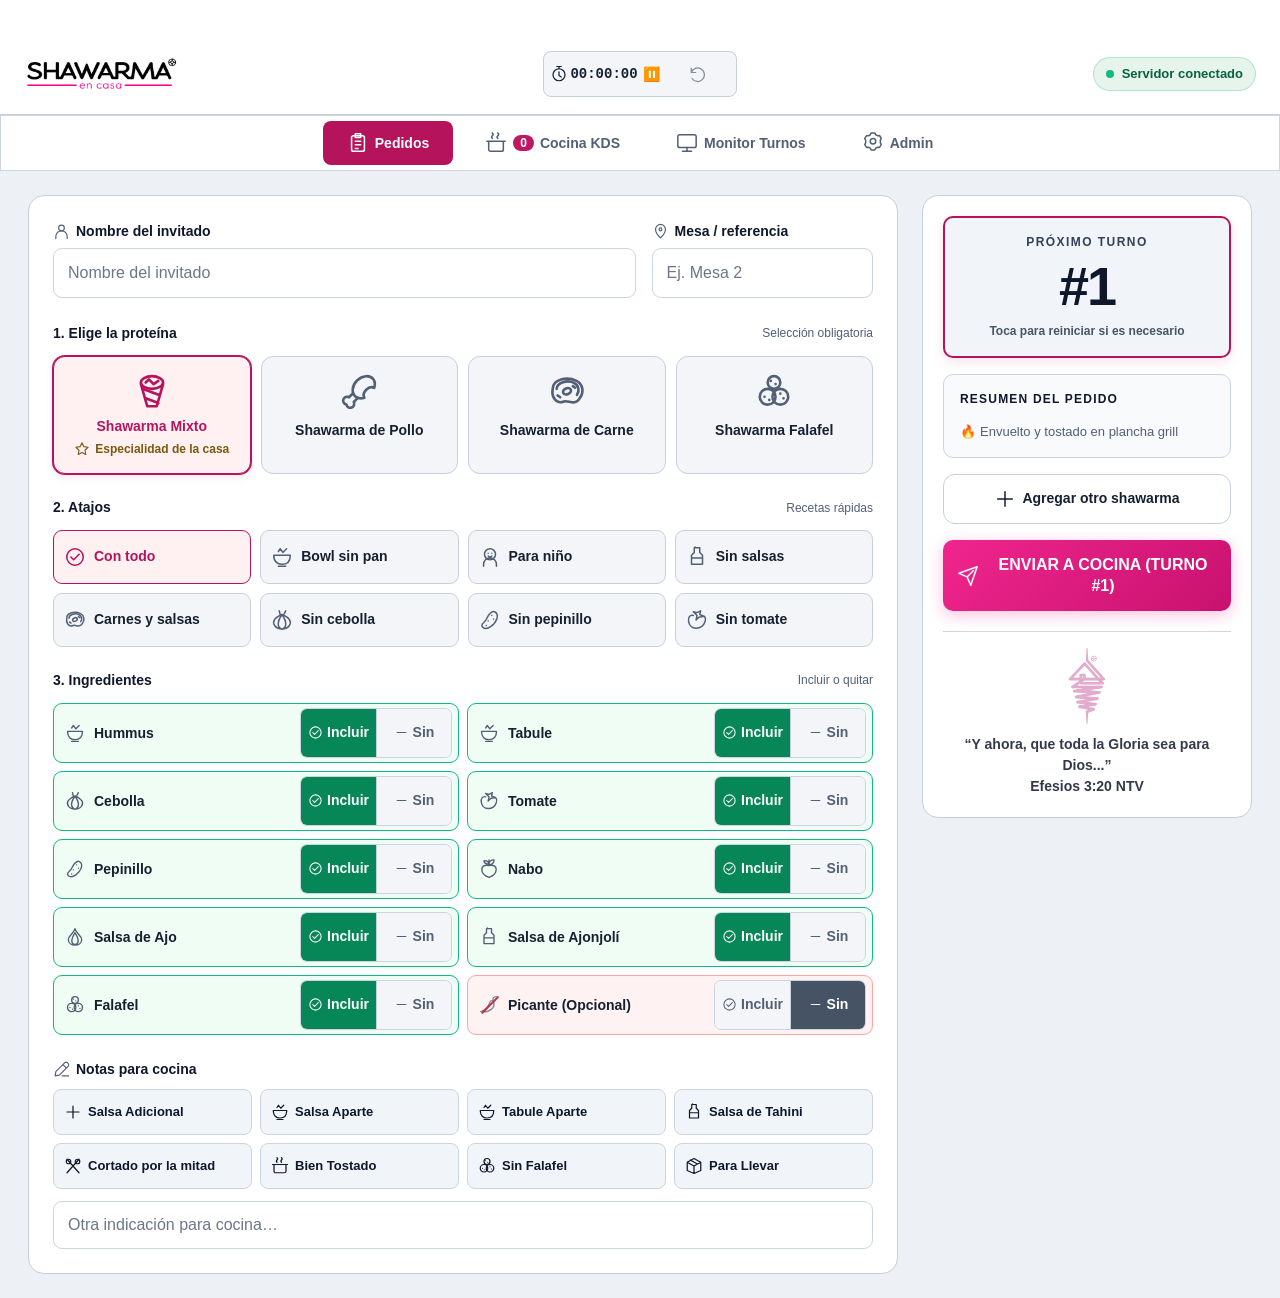
==== shawarma-catering-app/public/index.html @ 9d4b7fdb "Add files via upload" ====
<!DOCTYPE html>
<html lang="es">
<head>
  <meta charset="UTF-8">
  <meta name="viewport" content="width=device-width, initial-scale=1.0, viewport-fit=cover">
  <title>SHAWARMA en casa - Kiosko & KDS</title>
  <meta name="apple-mobile-web-app-capable" content="yes">
  <meta name="apple-mobile-web-app-status-bar-style" content="black-translucent">
  <meta name="apple-mobile-web-app-title" content="Shawarma">
  <link rel="apple-touch-icon" href="images/brand-icon.png">
  <link rel="icon" type="image/png" href="images/brand-icon.png">
  <link rel="preconnect" href="https://fonts.googleapis.com">
  <link rel="preconnect" href="https://fonts.gstatic.com" crossorigin>
  <link href="https://fonts.googleapis.com/css2?family=Cinzel:wght@500;600;700;800&family=Cormorant+Garamond:ital,wght@0,400;0,600;0,700;1,400;1,600&family=Montserrat:wght@300;400;500;600;700&family=Plus+Jakarta+Sans:wght@300;400;500;600;700&family=Syne:wght@500;600;700;800&display=swap" rel="stylesheet">
  <style>
    /* ==========================================================================
       SHAWARMA EN CASA - ULTRA MODERN LUXURY POS & KDS
       ========================================================================== */
    :root {
      --brand-pink: #f0258d; /* Fucsia Vivo y Radiante (Punto exacto del Isotipo) */
      --brand-pink-dark: #c8126f;
      --brand-pink-soft: rgba(240, 37, 141, 0.16);
      --brand-pink-glow: rgba(240, 37, 141, 0.28); /* Brillo calibrado, nítido y elegante */
      
      --bg-dark: #0d0d11;
      --bg-surface: #17171e;
      --bg-surface-2: #21212b;
      --border-color: #2e2e3d;
      
      --text-white: #ffffff;
      --text-dim: #9494a8;
      
      --yes-green: #10b981;
      --yes-green-bg: rgba(16, 185, 129, 0.12);
      --yes-green-border: #10b981;
      
      --no-red: #ef4444;
      --no-red-bg: rgba(239, 68, 68, 0.15);
      --no-red-border: #ef4444;
      
      --amber-gold: #f59e0b;
      --cyan-blue: #06b6d4;
      
      --radius-sm: 8px;
      --radius-md: 14px;
      --radius-lg: 20px;
      --radius-full: 9999px;
    }

    * {
      box-sizing: border-box;
      margin: 0;
      padding: 0;
      -webkit-tap-highlight-color: transparent;
      user-select: none;
    }

    body {
      font-family: -apple-system, BlinkMacSystemFont, "SF Pro Display", "Segoe UI", Roboto, Helvetica, Arial, sans-serif;
      background-color: var(--bg-dark);
      color: var(--text-white);
      min-height: 100vh;
      display: flex;
      flex-direction: column;
      overflow-x: hidden;
    }

    input, textarea {
      user-select: text;
      font-family: inherit;
    }

    /* Top Navigation Bar - MATHEMATICALLY DEAD CENTERED GRID */
    .header-bar {
      background: rgba(23, 23, 30, 0.98);
      backdrop-filter: blur(14px);
      -webkit-backdrop-filter: blur(14px);
      border-bottom: 2px solid #232330;
      padding: 10px 24px;
      display: grid;
      grid-template-columns: 1fr auto 1fr;
      align-items: center;
      position: sticky;
      top: 0;
      z-index: 100;
      width: 100%;
    }

    .brand-section {
      display: flex;
      align-items: center;
      justify-self: start;
    }

    .brand-logo-img {
      height: 40px;
      max-height: 40px;
      width: auto;
      max-width: 175px;
      object-fit: contain;
      aspect-ratio: auto;
      display: block;
      flex-shrink: 0;
    }

    /* Role Tabs - STRICTLY 100% CENTERED IN THE MIDDLE OF THE SCREEN (Fixed over header) */
    .tabs-nav {
      position: fixed;
      top: 14px;
      left: 50%;
      transform: translateX(-50%);
      z-index: 110;
      display: flex;
      background: #09090c;
      padding: 4px;
      border-radius: var(--radius-full);
      border: 1px solid var(--border-color);
      gap: 4px;
    }

    .tab-btn {
      background: transparent;
      border: none;
      color: var(--text-dim);
      padding: 9px 20px;
      border-radius: var(--radius-full);
      font-size: 13px;
      font-weight: 800;
      cursor: pointer;
      display: flex;
      align-items: center;
      gap: 6px;
      transition: all 0.2s ease;
      white-space: nowrap;
    }

    .tab-btn.active {
      background: var(--brand-pink);
      color: #ffffff;
      box-shadow: 0 2px 14px var(--brand-pink-glow);
    }

    .tab-icon-wrap {
      display: inline-flex;
      align-items: center;
      position: relative;
    }

    .badge-count {
      background: #ef4444;
      color: white;
      font-size: 11px;
      padding: 1px 7px;
      border-radius: var(--radius-full);
      font-weight: 900;
    }

    .connection-badge {
      display: flex;
      align-items: center;
      gap: 8px;
      font-size: 12px;
      color: #10b981;
      background: rgba(16, 185, 129, 0.1);
      padding: 6px 14px;
      border-radius: var(--radius-full);
      border: 1px solid rgba(16, 185, 129, 0.25);
      font-weight: 800;
      justify-self: end;
    }

    .connection-dot {
      width: 8px;
      height: 8px;
      background: #10b981;
      border-radius: 50%;
      box-shadow: 0 0 6px #10b981;
    }

    /* SPECIFIC RESPONSIVE TUNING FOR IPHONE & SMARTPHONES (< 768px) */
    @media (max-width: 768px) {
      html, body {
        overflow-x: hidden;
        max-width: 100vw;
        touch-action: pan-y;
      }

      /* Compact Top Header for Mobile */
      .header-bar {
        display: flex;
        align-items: center;
        justify-content: space-between;
        padding: 10px 16px;
        height: 58px;
        width: 100%;
        max-width: 100vw;
      }

      /* Ocultar cronómetro en teléfonos móviles (permanece activo y visible en Mac e iPad) */
      .event-timer-badge,
      #event-timer-container {
        display: none !important;
      }

      .brand-section {
        display: flex;
        align-items: center;
        flex: 0 0 auto;
      }

      .brand-logo-img {
        height: 34px !important;
        max-height: 34px !important;
        width: auto !important;
        max-width: 145px !important;
        object-fit: contain !important;
        aspect-ratio: auto !important;
        display: block !important;
        flex-shrink: 0 !important;
      }

      .connection-badge {
        padding: 4px 10px;
        font-size: 11px;
        flex: 0 0 auto;
      }

      /* Notas Rápidas: Cuadrícula simétrica 2x4 en teléfonos móviles */
      .quick-notes-container {
        display: grid !important;
        grid-template-columns: repeat(2, 1fr) !important;
        gap: 8px !important;
        margin-bottom: 10px !important;
      }

      .quick-note-chip {
        display: flex !important;
        align-items: center !important;
        justify-content: center !important;
        text-align: center !important;
        padding: 8px 6px !important;
        border-radius: 10px !important;
        font-size: 11.5px !important;
        font-weight: 800 !important;
        height: 42px !important;
        width: 100% !important;
        box-sizing: border-box !important;
        white-space: nowrap !important;
        overflow: hidden !important;
        text-overflow: ellipsis !important;
      }

      /* Native iOS Bottom Navigation Bar */
      .tabs-nav {
        position: fixed !important;
        top: auto !important;
        bottom: 0 !important;
        left: 0 !important;
        right: 0 !important;
        transform: none !important;
        width: 100% !important;
        height: calc(60px + env(safe-area-inset-bottom, 0px)) !important;
        background: rgba(18, 18, 24, 0.98) !important;
        backdrop-filter: blur(20px) !important;
        -webkit-backdrop-filter: blur(20px) !important;
        border-top: 1px solid #2e2e3d !important;
        border-radius: 0 !important;
        border-left: none !important;
        border-right: none !important;
        border-bottom: none !important;
        display: grid !important;
        grid-template-columns: repeat(4, 1fr) !important;
        align-items: center !important;
        padding: 4px 4px calc(4px + env(safe-area-inset-bottom, 0px)) !important;
        z-index: 1000 !important;
        box-shadow: 0 -4px 20px rgba(0, 0, 0, 0.6) !important;
        margin: 0 !important;
      }

      .tab-btn {
        position: relative !important;
        display: flex !important;
        flex-direction: column !important;
        align-items: center !important;
        justify-content: center !important;
        gap: 2px !important;
        padding: 5px 2px !important;
        border-radius: 10px !important;
        font-size: 10.5px !important;
        font-weight: 800 !important;
        text-align: center !important;
        color: #94a3b8 !important;
        background: transparent !important;
        border: 1.5px solid transparent !important;
        min-height: 48px !important;
      }

      .tab-icon-wrap {
        position: relative !important;
        display: inline-flex !important;
        align-items: center !important;
        justify-content: center !important;
        height: 24px !important;
      }

      .tab-btn span.tab-icon {
        font-size: 20px !important;
        line-height: 1 !important;
        display: block !important;
      }

      .tab-btn span.tab-text {
        font-size: 10.5px !important;
        font-weight: 800 !important;
        white-space: nowrap !important;
        letter-spacing: -0.2px !important;
      }

      .tab-btn.active {
        background: rgba(240, 37, 141, 0.18) !important;
        color: #ff5ca8 !important;
        box-shadow: none !important;
        border: 1.5px solid var(--brand-pink) !important;
      }

      .tab-btn .badge-count {
        position: absolute !important;
        top: -4px !important;
        right: -10px !important;
        background: #ef4444 !important;
        color: white !important;
        font-size: 10px !important;
        font-weight: 900 !important;
        padding: 0 5px !important;
        min-width: 17px !important;
        height: 17px !important;
        line-height: 17px !important;
        border-radius: 9999px !important;
        display: flex !important;
        align-items: center !important;
        justify-content: center !important;
        box-shadow: 0 2px 6px rgba(239, 68, 68, 0.6) !important;
        border: 1.5px solid #121218 !important;
      }

      /* View Content with exact padding for bottom nav */
      .view-content {
        padding: 14px 12px calc(66px + env(safe-area-inset-bottom, 0px)) 12px !important;
        max-width: 100vw !important;
        overflow-x: hidden !important;
      }

      .kiosk-grid {
        display: flex;
        flex-direction: column;
        gap: 16px;
      }

      .pos-card {
        padding: 16px 12px;
      }

      .guest-inputs-row {
        grid-template-columns: 1fr 120px;
        gap: 8px;
        margin-bottom: 16px;
        align-items: flex-start;
      }

      .guest-input-col {
        display: flex;
        flex-direction: column;
        justify-content: flex-start;
        min-width: 0;
      }

      .field-label {
        font-size: 11.5px;
        font-weight: 800;
        height: 18px;
        line-height: 18px;
        margin-bottom: 4px;
        white-space: nowrap;
        overflow: hidden;
        text-overflow: ellipsis;
        display: block;
      }

      .text-input-pos {
        height: 46px;
        font-size: 15px;
        padding: 0 10px;
        box-sizing: border-box;
        width: 100%;
      }

      .protein-selector-grid {
        display: grid;
        grid-template-columns: repeat(2, 1fr);
        gap: 10px;
        margin-bottom: 20px;
      }

      .protein-card-btn {
        height: 105px; /* Tamaño exacto para proteínas y atajos */
        display: flex;
        flex-direction: column;
        justify-content: center;
        align-items: center;
        padding: 10px;
        gap: 6px;
        text-align: center;
      }

      .protein-card-btn .protein-emoji {
        font-size: 32px;
      }

      .protein-card-btn .protein-title {
        font-size: 13px;
        line-height: 1.2;
      }

      .presets-row {
        display: grid;
        grid-template-columns: repeat(2, 1fr);
        gap: 8px;
        margin-bottom: 16px;
      }

      .preset-pill-btn {
        height: 44px;
        display: flex;
        flex-direction: row;
        align-items: center;
        justify-content: flex-start;
        text-align: left;
        padding: 0 10px;
        gap: 8px;
        border-radius: var(--radius-sm);
      }

      .preset-pill-btn .preset-icon {
        font-size: 20px;
        flex-shrink: 0;
      }

      .preset-pill-btn .preset-txt-main {
        display: block;
        font-size: 12px;
        font-weight: 900;
        line-height: 1.1;
        white-space: nowrap;
      }

      .ingredients-grid-pos {
        display: flex !important;
        flex-direction: column !important;
        gap: 8px !important;
        margin-bottom: 24px !important;
      }

      .ing-card-item {
        padding: 8px 12px !important;
        display: flex !important;
        flex-direction: row !important;
        align-items: center !important;
        justify-content: space-between !important;
        gap: 10px !important;
        height: 56px !important;
        border-radius: var(--radius-sm) !important;
      }

      .ing-card-item > div:first-child {
        display: flex !important;
        align-items: center !important;
        justify-content: flex-start !important;
        gap: 8px !important;
        width: auto !important;
      }

      .ing-name {
        font-size: 14px !important;
        font-weight: 900 !important;
      }

      .ing-emoji {
        font-size: 18px !important;
      }

      .switch-dual-btn {
        width: 140px !important;
        height: 38px !important;
        flex-shrink: 0 !important;
      }

      .switch-opt {
        display: flex !important;
        align-items: center !important;
        justify-content: center !important;
        padding: 0 !important;
        font-size: 11px !important;
        font-weight: 900 !important;
        letter-spacing: 0.5px !important;
      }

      /* MONITOR DE TURNOS - MOBILE (COMO ATAJOS 50px - HARD OVERRIDE) */
      .turn-display-layout {
        grid-template-columns: 1fr 1fr !important;
        gap: 8px !important;
        height: auto !important;
      }

      .turn-column-box {
        padding: 4px !important;
        border-radius: var(--radius-sm) !important;
        background: transparent !important;
        border: none !important;
      }

      .turn-column-header {
        font-size: 10px !important;
        padding-bottom: 4px !important;
        margin-bottom: 6px !important;
        flex-direction: column !important;
        justify-content: center !important;
        text-align: center !important;
        gap: 2px !important;
        line-height: 1.1 !important;
        border-bottom: 1px solid var(--border-color) !important;
      }

      .turn-column-header span:first-child {
        font-size: 14px !important;
        margin-bottom: 2px !important;
      }

      .turns-cards-container {
        grid-template-columns: 1fr !important;
        gap: 6px !important;
      }

      /* Botón idéntico al Atajo (50px) */
      .turn-tile {
        height: 50px !important;
        display: grid !important;
        grid-template-columns: 26px 1fr !important;
        grid-template-rows: 1fr 1fr !important;
        column-gap: 4px !important;
        padding: 0 4px !important;
        align-items: center !important;
        border-radius: var(--radius-sm) !important;
        border-width: 1px !important;
        text-align: left !important;
      }

      .turn-tile-num {
        grid-column: 1 !important;
        grid-row: 1 / 3 !important;
        font-size: 14px !important;
        font-weight: 900 !important;
        text-align: center !important;
      }

      .turn-tile-name {
        grid-column: 2 !important;
        grid-row: 1 !important;
        font-size: 11px !important;
        white-space: nowrap !important;
        overflow: hidden !important;
        text-overflow: ellipsis !important;
        align-self: end !important;
      }

      .turn-tile > div:nth-child(3) {
        grid-column: 2 !important;
        grid-row: 2 !important;
        font-size: 8px !important;
        color: #9494a8 !important;
        white-space: nowrap !important;
        overflow: hidden !important;
        text-overflow: ellipsis !important;
        align-self: start !important;
        margin-top: 2px !important;
      }

      .turn-tile > div:nth-child(4) {
        display: none !important;
      }

      .desktop-only-kds-summary {
        display: none !important;
      }
    }

    /* Views */
    .view-content {
      flex: 1;
      display: none;
      padding: 16px;
      max-width: 1400px;
      width: 100%;
      margin: 0 auto;
    }

    .view-content.active {
      display: block;
    }

    /* ==========================================================================
       VIEW 1: ORDERING / POS
       ========================================================================== */
    .kiosk-grid {
      display: grid;
      grid-template-columns: 1fr 380px;
      gap: 24px;
    }

    @media (max-width: 980px) {
      .kiosk-grid {
        grid-template-columns: 1fr;
      }
    }

    .pos-card {
      background: var(--bg-surface);
      border: 1px solid var(--border-color);
      border-radius: var(--radius-lg);
      padding: 24px;
      box-shadow: 0 10px 30px rgba(0,0,0,0.3);
    }

    .pos-section-header {
      font-size: 13px;
      font-weight: 800;
      text-transform: uppercase;
      letter-spacing: 0.8px;
      color: var(--text-dim);
      margin-bottom: 12px;
      display: flex;
      align-items: center;
      justify-content: space-between;
    }

    /* Guest Input Fields */
    .guest-inputs-row {
      display: grid;
      grid-template-columns: 1fr 140px;
      gap: 14px;
      margin-bottom: 24px;
      align-items: flex-start;
    }

    .guest-input-col {
      display: flex;
      flex-direction: column;
      justify-content: flex-start;
      min-width: 0;
    }

    .field-label {
      font-size: 13px;
      font-weight: 800;
      color: var(--text-white);
      margin-bottom: 6px;
      height: 18px;
      line-height: 18px;
      white-space: nowrap;
      overflow: hidden;
      text-overflow: ellipsis;
      display: block;
    }

    .text-input-pos {
      width: 100%;
      height: 54px;
      background: var(--bg-surface-2);
      border: 2px solid var(--border-color);
      border-radius: var(--radius-md);
      color: var(--text-white);
      font-size: 16px;
      font-weight: 800;
      padding: 0 16px;
      outline: none;
      box-sizing: border-box;
      transition: all 0.2s;
    }

    .text-input-pos:focus {
      border-color: var(--brand-pink);
      box-shadow: 0 0 0 4px var(--brand-pink-glow);
    }

    /* Clean Protein Grid: Mixto, Pollo, Carne, Falafel */
    .protein-selector-grid {
      display: grid;
      grid-template-columns: repeat(4, 1fr);
      gap: 12px;
      margin-bottom: 24px;
    }

    @media (max-width: 650px) {
      .protein-selector-grid {
        grid-template-columns: repeat(2, 1fr);
      }
    }

    .protein-card-btn {
      background: var(--bg-surface-2);
      border: 2px solid var(--border-color);
      border-radius: var(--radius-md);
      padding: 18px 12px;
      display: flex;
      flex-direction: column;
      align-items: center;
      gap: 8px;
      cursor: pointer;
      transition: all 0.15s ease;
      touch-action: manipulation;
    }

    .protein-card-btn .protein-emoji {
      font-size: 36px;
    }

    .protein-card-btn .protein-title {
      font-size: 15px;
      font-weight: 900;
      color: var(--text-white);
      text-align: center;
    }

    .protein-card-btn:active {
      transform: scale(0.97);
    }

    .protein-card-btn.selected {
      border-color: var(--brand-pink);
      background: linear-gradient(135deg, rgba(240, 37, 141, 0.20), rgba(240, 37, 141, 0.06));
      box-shadow: 0 4px 16px var(--brand-pink-glow);
    }

    .protein-card-btn.selected .protein-title {
      color: var(--brand-pink);
    }

    /* Fast Presets Grid */
    .presets-row {
      display: grid;
      grid-template-columns: repeat(auto-fit, minmax(170px, 1fr));
      gap: 10px;
      margin-bottom: 24px;
    }

    .preset-pill-btn {
      background: var(--bg-surface-2);
      border: 2px dashed #3a3a4c;
      border-radius: var(--radius-md);
      padding: 10px 14px;
      cursor: pointer;
      display: flex;
      align-items: center;
      gap: 10px;
      transition: all 0.15s ease;
      min-height: 46px;
    }

    .preset-pill-btn .preset-icon {
      font-size: 20px;
      flex-shrink: 0;
    }

    .preset-pill-btn .preset-txt-main {
      font-size: 13px;
      font-weight: 900;
      color: var(--text-white);
      display: block;
      white-space: nowrap;
    }

    .preset-pill-btn.active {
      border: 2px solid var(--brand-pink);
      background: rgba(216, 43, 120, 0.12);
    }

    .preset-pill-btn.preset-bowl.active {
      border-color: var(--cyan-blue);
      background: rgba(6, 182, 212, 0.15);
    }
    .preset-pill-btn.preset-bowl.active .preset-txt-main { color: #67e8f9; }

    .preset-pill-btn.preset-ninos.active {
      border-color: #60a5fa;
      background: rgba(96, 165, 250, 0.15);
    }
    .preset-pill-btn.preset-ninos.active .preset-txt-main { color: #93c5fd; }

    .preset-pill-btn.preset-no-item.active {
      border-color: var(--no-red);
      background: var(--no-red-bg);
    }
    .preset-pill-btn.preset-no-item.active .preset-txt-main { color: #f87171; }

    /* Clean 8 Ingredients Matrix with Direct SÍ / NO Toggles */
    .ingredients-grid-pos {
      display: grid;
      grid-template-columns: repeat(auto-fill, minmax(300px, 1fr));
      gap: 12px;
      margin-bottom: 24px;
    }

    .ing-card-item {
      background: var(--bg-surface-2);
      border: 2px solid var(--border-color);
      border-radius: var(--radius-md);
      padding: 12px 16px;
      display: flex;
      flex-direction: row;
      align-items: center;
      justify-content: space-between;
      gap: 12px;
      cursor: pointer;
      transition: all 0.15s ease;
    }

    .ing-item-header {
      display: flex;
      align-items: center;
      gap: 12px;
    }

    .ing-item-icon {
      font-size: 24px;
    }

    .ing-item-name {
      font-size: 15px;
      font-weight: 900;
      color: var(--text-white);
      display: block;
    }

    .switch-dual-btn {
      display: grid;
      grid-template-columns: 1fr 1fr;
      border-radius: var(--radius-sm);
      overflow: hidden;
      border: 1px solid #3a3a4c;
    }

    .switch-opt {
      padding: 9px 4px;
      font-size: 12px;
      font-weight: 900;
      text-align: center;
      transition: all 0.12s;
    }

    /* State YES */
    .ing-card-item.state-yes {
      border-color: var(--yes-green-border);
      background: rgba(16, 185, 129, 0.06);
    }
    .ing-card-item.state-yes .switch-yes {
      background: var(--yes-green);
      color: white;
    }
    .ing-card-item.state-yes .switch-no {
      background: #17171e;
      color: #64748b;
    }

    /* State NO */
    .ing-card-item.state-no {
      border-color: var(--no-red-border);
      background: var(--no-red-bg);
    }
    .ing-card-item.state-no .ing-item-name {
      color: #f87171;
      text-decoration: line-through;
    }
    .ing-card-item.state-no .switch-yes {
      background: #17171e;
      color: #64748b;
    }
    .ing-card-item.state-no .switch-no {
      background: var(--no-red);
      color: white;
    }

    /* Quick Note Buttons for PREPARADOR */
    .quick-notes-container {
      display: grid;
      grid-template-columns: repeat(4, 1fr);
      gap: 8px;
      margin-bottom: 12px;
    }

    .quick-note-chip {
      background: var(--bg-surface-2);
      border: 1px solid #3a3a4c;
      color: #cbd5e1;
      padding: 10px 8px;
      border-radius: 10px;
      font-size: 12px;
      font-weight: 800;
      cursor: pointer;
      transition: all 0.15s ease;
      display: flex;
      align-items: center;
      justify-content: center;
      text-align: center;
      gap: 6px;
      width: 100%;
      height: 42px;
      box-sizing: border-box;
      white-space: nowrap;
      overflow: hidden;
      text-overflow: ellipsis;
    }

    .quick-note-chip:active {
      transform: scale(0.96);
    }

    .quick-note-chip.active {
      background: var(--amber-gold);
      color: #000;
      border-color: var(--amber-gold);
      font-weight: 900;
    }

    /* Sidebar Summary */
    .sidebar-pos {
      display: flex;
      flex-direction: column;
      gap: 16px;
    }

    .summary-card-pos {
      background: var(--bg-surface);
      border: 1px solid var(--border-color);
      border-radius: var(--radius-lg);
      padding: 22px;
      display: flex;
      flex-direction: column;
      gap: 18px;
      position: sticky;
      top: 86px;
    }

    .turn-badge-card {
      background: #09090c;
      border: 2px solid var(--brand-pink);
      border-radius: var(--radius-md);
      padding: 16px;
      text-align: center;
      box-shadow: 0 0 20px var(--brand-pink-glow);
    }

    .turn-label-txt {
      font-size: 11px;
      font-weight: 800;
      text-transform: uppercase;
      letter-spacing: 1px;
      color: var(--text-dim);
    }

    .turn-number-giant {
      font-size: 44px;
      font-weight: 900;
      color: var(--brand-pink);
      line-height: 1.1;
      margin-top: 2px;
    }

    .live-preview-box {
      background: var(--bg-surface-2);
      border: 1px solid var(--border-color);
      border-radius: var(--radius-md);
      padding: 16px;
    }

    .live-preview-box h4 {
      font-size: 11px;
      font-weight: 800;
      text-transform: uppercase;
      color: var(--text-dim);
      margin-bottom: 10px;
    }

    .tags-flow-container {
      display: flex;
      flex-wrap: wrap;
      gap: 6px;
    }

    .pos-tag {
      font-size: 11px;
      font-weight: 800;
      padding: 5px 10px;
      border-radius: 6px;
    }

    .pos-tag.tag-protein {
      background: rgba(240, 37, 141, 0.20);
      color: #ff66b3;
      border: 1px solid rgba(240, 37, 141, 0.45);
    }

    .pos-tag.tag-bowl {
      background: rgba(6, 182, 212, 0.2);
      color: #67e8f9;
      border: 1px solid var(--cyan-blue);
    }

    .pos-tag.tag-removed {
      background: var(--no-red-bg);
      color: #fca5a5;
      border: 1px solid #ef4444;
    }

    .pos-tag.tag-all {
      background: var(--yes-green-bg);
      color: #6ee7b7;
      border: 1px solid #10b981;
    }

    .pos-tag.tag-note {
      background: rgba(245, 158, 11, 0.2);
      color: #fcd34d;
      border: 1px solid #f59e0b;
    }

    .btn-submit-pos {
      background: linear-gradient(135deg, #f0258d, #c8126f);
      color: white;
      border: none;
      border-radius: var(--radius-md);
      padding: 20px 16px;
      font-size: 18px;
      font-weight: 900;
      cursor: pointer;
      display: flex;
      align-items: center;
      justify-content: center;
      gap: 10px;
      box-shadow: 0 8px 22px var(--brand-pink-glow);
      transition: all 0.15s ease;
      touch-action: manipulation;
    }

    .btn-submit-pos:active {
      transform: scale(0.98);
    }

    /* ==========================================================================
       VIEW 2: KITCHEN DISPLAY SYSTEM (KDS)
       ========================================================================== */
    .kds-batching-bar {
      background: var(--bg-surface);
      border: 1px solid var(--border-color);
      border-radius: var(--radius-lg);
      padding: 16px 20px;
      display: flex;
      align-items: center;
      justify-content: space-between;
      gap: 16px;
      margin-bottom: 20px;
      flex-wrap: wrap;
    }

    .batch-label {
      font-size: 15px;
      font-weight: 900;
      color: var(--brand-pink);
      text-transform: uppercase;
      display: flex;
      align-items: center;
      gap: 8px;
    }

    .batch-chips-wrapper {
      display: flex;
      gap: 10px;
      flex-wrap: wrap;
    }

    .batch-pill-item {
      background: #09090c;
      border: 1px solid var(--border-color);
      border-radius: var(--radius-md);
      padding: 6px 14px;
      display: flex;
      align-items: center;
      gap: 8px;
      font-size: 13px;
      font-weight: 800;
    }

    .batch-pill-item .count-badge {
      background: var(--brand-pink);
      color: white;
      padding: 2px 8px;
      border-radius: var(--radius-full);
      font-weight: 900;
    }

    .batch-pill-item.total-chip .count-badge {
      background: #ef4444;
    }

    .kds-filter-row {
      display: flex;
      gap: 8px;
      margin-bottom: 16px;
    }

    .kds-filter-tab {
      background: var(--bg-surface);
      border: 1px solid var(--border-color);
      color: var(--text-dim);
      padding: 8px 16px;
      border-radius: var(--radius-md);
      font-size: 13px;
      font-weight: 800;
      cursor: pointer;
    }

    .kds-filter-tab.active {
      background: var(--bg-surface-2);
      color: white;
      border-color: var(--brand-pink);
    }

    .kds-cards-stream {
      display: grid;
      grid-template-columns: repeat(auto-fill, minmax(360px, 1fr));
      gap: 18px;
    }

    .kds-card-box {
      background: var(--bg-surface);
      border: 2px solid var(--border-color);
      border-radius: var(--radius-lg);
      padding: 18px;
      display: flex;
      flex-direction: column;
      justify-content: space-between;
      gap: 16px;
      box-shadow: 0 8px 24px rgba(0,0,0,0.3);
    }

    .kds-card-box.status-preparing {
      border-color: var(--amber-gold);
      box-shadow: 0 0 20px rgba(245, 158, 11, 0.2);
    }

    .kds-card-box.status-ready {
      border-color: var(--yes-green);
      background: #062b1e;
    }

    .kds-card-top {
      display: flex;
      align-items: flex-start;
      justify-content: space-between;
      border-bottom: 1px solid var(--border-color);
      padding-bottom: 10px;
      gap: 12px;
      min-width: 0;
    }

    .kds-turn-title {
      font-size: 22px;
      font-weight: 900;
      color: var(--brand-pink);
      line-height: 1.1;
    }

    .kds-guest-name {
      font-size: 16px;
      font-weight: 900;
      color: white;
      text-transform: uppercase;
      text-align: right;
      line-height: 1.2;
      word-break: break-word;
      overflow-wrap: break-word;
      max-width: 100%;
    }

    .kds-table-badge {
      font-size: 12px;
      font-weight: 800;
      color: #38bdf8;
      background: #1e293b;
      padding: 3px 8px;
      border-radius: 6px;
      display: inline-block;
      margin-top: 4px;
      border: 1px solid #334155;
      word-break: break-word;
      max-width: 100%;
    }

    .kds-time-info {
      font-size: 12px;
      font-weight: 700;
      color: var(--text-dim);
      margin-top: 3px;
      white-space: nowrap;
      overflow: hidden;
      text-overflow: ellipsis;
    }

    .kds-protein-flag {
      background: var(--bg-surface-2);
      border-left: 4px solid var(--brand-pink);
      padding: 8px 12px;
      border-radius: var(--radius-sm);
      font-size: 16px;
      font-weight: 900;
      margin: 10px 0;
      display: flex;
      align-items: center;
      gap: 8px;
    }

    /* BOWL EXCLUSIVE HEADER IN KDS */
    .kds-bowl-flag-header {
      background: rgba(6, 182, 212, 0.18);
      border: 2px solid var(--cyan-blue);
      color: #67e8f9;
      padding: 10px 14px;
      border-radius: var(--radius-sm);
      font-size: 17px;
      font-weight: 900;
      margin: 10px 0;
      display: flex;
      align-items: center;
      gap: 8px;
      box-shadow: 0 0 15px rgba(6, 182, 212, 0.2);
    }

    .kds-alert-tag-danger {
      background: #3b0d0d;
      border: 2px solid #ef4444;
      color: #fecaca;
      border-radius: var(--radius-md);
      padding: 10px 12px;
      font-weight: 900;
      font-size: 13px;
      margin-top: 6px;
      line-height: 1.4;
    }

    .kds-alert-tag-success {
      background: #062b1e;
      border: 1.5px solid #10b981;
      color: #a7f3d0;
      border-radius: var(--radius-md);
      padding: 10px 12px;
      font-weight: 800;
      font-size: 13px;
      margin-top: 6px;
      line-height: 1.4;
    }

    .kds-actions-grid {
      display: grid;
      grid-template-columns: 1fr 1fr;
      gap: 8px;
    }

    .kds-btn-action {
      border: none;
      border-radius: var(--radius-md);
      padding: 14px 10px;
      font-size: 14px;
      font-weight: 900;
      cursor: pointer;
      text-transform: uppercase;
      transition: all 0.1s ease;
      touch-action: manipulation;
    }

    .kds-btn-prep {
      background: var(--bg-surface-2);
      color: white;
    }

    .kds-btn-ready {
      background: var(--yes-green);
      color: white;
      grid-column: span 2;
    }

    .kds-btn-deliver {
      background: #0284c7;
      color: white;
      grid-column: span 2;
    }

    /* ==========================================================================
       VIEW 3: MONITOR DE TURNOS + POPUP MODAL DETALLE
       ========================================================================== */
    .turn-display-layout {
      height: calc(100vh - 90px);
      display: grid;
      grid-template-columns: 1fr 1fr;
      gap: 24px;
    }

    .turn-column-box {
      background: var(--bg-surface);
      border: 2px solid var(--border-color);
      border-radius: var(--radius-lg);
      padding: 24px;
      display: flex;
      flex-direction: column;
    }

    .turn-column-header {
      font-size: 24px;
      font-weight: 900;
      text-transform: uppercase;
      padding-bottom: 16px;
      border-bottom: 2px solid var(--border-color);
      margin-bottom: 20px;
      display: flex;
      align-items: center;
      gap: 10px;
    }

    .col-prep-hdr { color: var(--amber-gold); }
    .col-ready-hdr { color: var(--yes-green); }

    .turns-cards-container {
      display: grid;
      grid-template-columns: repeat(auto-fill, minmax(180px, 1fr));
      gap: 16px;
      overflow-y: auto;
    }

    .turn-tile {
      background: #09090c;
      border: 2px solid var(--border-color);
      border-radius: var(--radius-md);
      padding: 16px;
      text-align: center;
      cursor: pointer;
      transition: all 0.15s ease;
    }

    .turn-tile:active {
      transform: scale(0.96);
    }

    .turn-tile.tile-ready {
      border-color: var(--yes-green);
      background: #062b1e;
      animation: pulse-ready 2s infinite;
    }

    @keyframes pulse-ready {
      0% { transform: scale(1); box-shadow: 0 0 0 0 rgba(16, 185, 129, 0.4); }
      70% { transform: scale(1.02); box-shadow: 0 0 0 10px rgba(16, 185, 129, 0); }
      100% { transform: scale(1); }
    }

    .turn-tile-num {
      font-size: 36px;
      font-weight: 900;
      color: var(--brand-pink);
    }

    .turn-tile.tile-ready .turn-tile-num {
      color: #6ee7b7;
    }

    .turn-tile-name {
      font-size: 16px;
      font-weight: 800;
      color: white;
      margin-top: 4px;
    }

    /* Modal Flotante de Detalle de Turno */
    .modal-overlay {
      position: fixed;
      inset: 0;
      background: rgba(0, 0, 0, 0.75);
      backdrop-filter: blur(8px);
      z-index: 2000;
      display: none;
      align-items: center;
      justify-content: center;
      padding: 20px;
    }

    .modal-overlay.active {
      display: flex !important;
    }

    .modal-card {
      background: var(--bg-surface);
      border: 2px solid var(--border-color);
      border-radius: var(--radius-lg);
      padding: 28px;
      max-width: 520px;
      width: 100%;
      box-shadow: 0 20px 50px rgba(0,0,0,0.8);
      animation: zoomModal 0.2s ease-out;
    }

    @keyframes zoomModal {
      from { transform: scale(0.92); opacity: 0; }
      to { transform: scale(1); opacity: 1; }
    }

    /* Haptic Feedback & Vibrating Buzzer Effects */
    button {
      transition: transform 0.12s ease, box-shadow 0.12s ease, filter 0.12s ease;
      -webkit-tap-highlight-color: transparent;
    }
    button:active {
      transform: scale(0.95) !important;
    }

    @keyframes elegantPulse {
      0%, 100% {
        transform: scale(1);
        box-shadow: 0 10px 30px rgba(16, 185, 129, 0.2), 0 0 0 0 rgba(16, 185, 129, 0.4);
      }
      50% {
        transform: scale(1.015);
        box-shadow: 0 16px 45px rgba(16, 185, 129, 0.4), 0 0 0 12px rgba(16, 185, 129, 0);
      }
    }

    .buzzer-ready-active {
      animation: elegantPulse 2.2s ease-in-out infinite !important;
      border-color: var(--yes-green) !important;
    }

    /* Toast */
    .toast-tray {
      position: fixed;
      bottom: 24px;
      right: 24px;
      z-index: 1000;
      display: flex;
      flex-direction: column;
      gap: 10px;
      pointer-events: none;
    }

    .toast-msg {
      background: #1e1e28;
      border-left: 5px solid var(--brand-pink);
      color: white;
      padding: 14px 20px;
      border-radius: var(--radius-md);
      font-size: 14px;
      font-weight: 800;
      box-shadow: 0 10px 30px rgba(0,0,0,0.6);
      display: flex;
      align-items: center;
      gap: 10px;
    }

    .toast-msg.toast-success { border-left-color: var(--yes-green); }
    .toast-msg.toast-danger { border-left-color: var(--no-red); }
    /* ==========================================================================
       MODO DÍA / EXTERIOR (HIGH CONTRAST SUNLIGHT VISIBILITY)
       Diseñado específicamente para eventos diurnos al aire libre bajo la luz solar.
       ========================================================================== */
    body.theme-day {
      --bg-dark: #f8fafc;
      --bg-surface: #ffffff;
      --bg-surface-2: #f1f5f9;
      --border-color: #cbd5e1;
      
      --text-white: #0f172a;
      --text-dim: #475569;
      
      --brand-pink: #d81b75;
      --brand-pink-dark: #ad0f59;
      --brand-pink-glow: rgba(216, 27, 117, 0.22);
      
      --yes-green: #059669;
      --yes-green-bg: rgba(5, 150, 105, 0.12);
      --yes-green-border: #059669;
      
      --no-red: #dc2626;
      --no-red-bg: rgba(220, 38, 38, 0.1);
      --no-red-border: #dc2626;
      
      --amber-gold: #d97706;
      --cyan-blue: #0284c7;
      
      background-color: #f8fafc;
      color: #0f172a;
    }
    
    body.theme-day .header-bar {
      background: rgba(255, 255, 255, 0.98);
      border-bottom: 2px solid #e2e8f0;
    }

    body.theme-day .brand-logo-img {
      height: 52px !important;
      max-height: 52px !important;
      width: auto !important;
      max-width: 195px !important;
      object-fit: contain !important;
      aspect-ratio: auto !important;
      display: block !important;
      flex-shrink: 0 !important;
    }

    @media (max-width: 768px) {
      body.theme-day .brand-logo-img {
        height: 44px !important;
        max-height: 44px !important;
        width: auto !important;
        max-width: 165px !important;
        object-fit: contain !important;
        aspect-ratio: auto !important;
        display: block !important;
        flex-shrink: 0 !important;
      }
    }
    
    body.theme-day .tabs-nav {
      background: #ffffff;
      border: 1px solid #cbd5e1;
      box-shadow: 0 4px 16px rgba(0, 0, 0, 0.06);
    }
    
    body.theme-day .tab-btn {
      color: #475569;
      font-weight: 700;
    }
    
    body.theme-day .tab-btn.active {
      background: var(--brand-pink) !important;
      color: #ffffff !important;
      box-shadow: 0 2px 10px rgba(216, 27, 117, 0.30);
    }
    
    body.theme-day .pos-card {
      background: #ffffff;
      border: 1.5px solid #e2e8f0;
      box-shadow: 0 4px 16px rgba(0, 0, 0, 0.04);
    }
    
    body.theme-day .section-title,
    body.theme-day h1,
    body.theme-day h2,
    body.theme-day h3,
    body.theme-day h4,
    body.theme-day .field-label,
    body.theme-day .pos-section-header {
      color: #0f172a !important;
      font-weight: 900;
    }
    
    body.theme-day .protein-card-btn {
      background: #ffffff;
      border: 2px solid #e2e8f0;
      box-shadow: 0 2px 6px rgba(0, 0, 0, 0.02);
    }
    
    body.theme-day .protein-card-btn .protein-title {
      color: #0f172a;
      font-weight: 800;
    }
    
    body.theme-day .protein-card-btn.selected {
      background: #fff1f2 !important;
      border-color: var(--brand-pink) !important;
      box-shadow: 0 0 0 1px var(--brand-pink), 0 3px 8px rgba(194, 24, 91, 0.12) !important;
    }
    
    body.theme-day .protein-card-btn.selected .protein-title {
      color: var(--brand-pink) !important;
    }
    
    body.theme-day .preset-pill-btn {
      background: #f8fafc;
      border: 1.5px solid #cbd5e1;
    }
    
    body.theme-day .preset-pill-btn .preset-txt-main {
      color: #0f172a;
      font-weight: 800;
    }
    
    body.theme-day .preset-pill-btn.active,
    body.theme-day .preset-pill-btn.preset-bowl.active,
    body.theme-day .preset-pill-btn.preset-ninos.active,
    body.theme-day .preset-pill-btn.preset-no-item.active {
      background: #fff1f2 !important;
      border-color: var(--brand-pink) !important;
    }
    
    body.theme-day .preset-pill-btn.active .preset-txt-main,
    body.theme-day .preset-pill-btn.preset-bowl.active .preset-txt-main,
    body.theme-day .preset-pill-btn.preset-ninos.active .preset-txt-main,
    body.theme-day .preset-pill-btn.preset-no-item.active .preset-txt-main {
      color: var(--brand-pink) !important;
    }
    
    body.theme-day .ing-card-item {
      background: #ffffff !important;
      border: 1.5px solid #e2e8f0 !important;
      box-shadow: 0 2px 4px rgba(0, 0, 0, 0.02);
    }
    
    body.theme-day .ing-item-name {
      color: #0f172a !important;
      font-weight: 800 !important;
    }
    
    body.theme-day .switch-dual-btn {
      background: #f1f5f9 !important;
      border: 1px solid #cbd5e1 !important;
    }
    
    body.theme-day .ing-card-item.state-yes {
      border-color: #10b981 !important;
      background: #f0fdf4 !important;
    }
    
    body.theme-day .ing-card-item.state-yes .switch-yes {
      background: #059669 !important;
      color: #ffffff !important;
      font-weight: 900 !important;
    }
    
    body.theme-day .ing-card-item.state-yes .switch-no {
      background: #f1f5f9 !important;
      color: #334155 !important;
      font-weight: 800 !important;
    }
    
    body.theme-day .ing-card-item.state-no {
      border-color: #fca5a5 !important;
      background: #fef2f2 !important;
    }
    
    body.theme-day .ing-card-item.state-no .ing-item-name {
      color: #dc2626 !important;
      font-weight: 800 !important;
      text-decoration: line-through;
    }
    
    body.theme-day .ing-card-item.state-no .switch-yes {
      background: #f1f5f9 !important;
      color: #334155 !important;
      font-weight: 800 !important;
    }
    
    body.theme-day .ing-card-item.state-no .switch-no {
      background: #dc2626 !important;
      color: #ffffff !important;
      font-weight: 900 !important;
    }
    
    body.theme-day .quick-note-chip {
      background: #f1f5f9 !important;
      border: 1.5px solid #cbd5e1 !important;
      color: #0f172a !important;
      font-weight: 900 !important;
    }
    
    body.theme-day .quick-note-chip.active {
      background: #fff1f2 !important;
      border-color: var(--brand-pink) !important;
      color: var(--brand-pink) !important;
      font-weight: 900 !important;
    }
    
    body.theme-day .text-input-pos,
    body.theme-day textarea {
      background: #ffffff !important;
      border: 1.5px solid #cbd5e1 !important;
      color: #0f172a !important;
    }
    
    body.theme-day .text-input-pos:focus,
    body.theme-day textarea:focus {
      border-color: var(--brand-pink) !important;
      box-shadow: 0 0 0 3px rgba(194, 24, 91, 0.12) !important;
    }

    /* Tarjeta de Turno Asignado en Gris con Borde Fucsia y Letras en Negro */
    body.theme-day .turn-badge-card {
      background: #f1f5f9 !important;
      border: 2.5px solid var(--brand-pink) !important;
      box-shadow: 0 4px 12px rgba(194, 24, 91, 0.12) !important;
    }
    body.theme-day .turn-label-txt {
      color: #334155 !important;
      font-weight: 800 !important;
    }
    body.theme-day .turn-number-giant {
      color: #0f172a !important;
      font-weight: 900 !important;
    }
    body.theme-day .turn-badge-card > div:last-child {
      color: #475569 !important;
      font-weight: 700 !important;
    }

    /* Tags en Resumen del Pedido (Igualados con Cocina) */
    body.theme-day .live-preview-box {
      background: #f8fafc !important;
      border: 1.5px solid #cbd5e1 !important;
    }
    body.theme-day .live-preview-box h4 {
      color: #0f172a !important;
      font-weight: 900 !important;
    }
    body.theme-day .pos-tag.tag-protein {
      background: #f1f5f9 !important;
      border: 1.5px solid #cbd5e1 !important;
      border-left: 4px solid var(--brand-pink) !important;
      color: #0f172a !important;
      font-weight: 900 !important;
    }
    body.theme-day .pos-tag.tag-bowl {
      background: #e0f2fe !important;
      border: 1.5px solid #0284c7 !important;
      color: #0369a1 !important;
      font-weight: 800 !important;
    }
    body.theme-day .pos-tag.tag-removed {
      background: #fef2f2 !important;
      border: 1.5px solid #ef4444 !important;
      color: #b91c1c !important;
      font-weight: 800 !important;
    }
    body.theme-day .pos-tag.tag-all {
      background: #ecfdf5 !important;
      border: 1.5px solid #10b981 !important;
      color: #047857 !important;
      font-weight: 800 !important;
    }
    body.theme-day .pos-tag.tag-note {
      background: #fffbeb !important;
      border: 1.5px solid #f59e0b !important;
      color: #92400e !important;
      font-weight: 800 !important;
    }
    
    /* Botón Derecho "Enviar a Cocina": Fucsia Radiante */
    body.theme-day .btn-submit-pos {
      background: linear-gradient(135deg, #f0258d, #c8126f) !important;
      color: #ffffff !important;
      border: none !important;
      box-shadow: 0 4px 16px rgba(240, 37, 141, 0.28) !important;
      font-weight: 900 !important;
    }
    body.theme-day .btn-submit-pos:hover {
      background: linear-gradient(135deg, #e0167f, #b30e62) !important;
    }
    
    /* Logo Marca de Agua y Versículo en Modo Día */
    body.theme-day .sidebar-watermark-container {
      opacity: 0.85 !important;
    }
    body.theme-day .sidebar-watermark-verse {
      color: #0f172a !important;
      font-weight: 800 !important;
      opacity: 1 !important;
    }
    
    /* Cocina KDS: Colores en Tarjetas y Tags en Modo Día */
    body.theme-day .kds-card {
      background: #ffffff !important;
      border: 1.5px solid #cbd5e1 !important;
      box-shadow: 0 4px 12px rgba(0, 0, 0, 0.04) !important;
    }
    body.theme-day .kds-card-box {
      background: #ffffff !important;
      border: 1.5px solid #cbd5e1 !important;
      box-shadow: 0 4px 12px rgba(0, 0, 0, 0.04) !important;
    }
    body.theme-day .kds-card-box.status-ready {
      background: #f0fdf4 !important;
      border: 2px solid #10b981 !important;
    }
    body.theme-day .kds-guest-name {
      color: #0f172a !important;
      font-weight: 900 !important;
    }
    body.theme-day .kds-turn-title {
      color: var(--brand-pink) !important;
      font-weight: 900 !important;
    }
    body.theme-day .kds-time-info {
      color: #475569 !important;
      font-weight: 700 !important;
    }
    body.theme-day .kds-table-badge {
      background: #e0f2fe !important;
      border: 1px solid #bae6fd !important;
      color: #0284c7 !important;
      font-weight: 800 !important;
    }
    body.theme-day .kds-protein-flag {
      background: #f1f5f9 !important;
      border: 1.5px solid #cbd5e1 !important;
      border-left: 5px solid var(--brand-pink) !important;
      color: #0f172a !important;
      font-weight: 900 !important;
    }
    body.theme-day .kds-bowl-flag-header {
      background: #e0f2fe !important;
      border: 1.5px solid #0284c7 !important;
      color: #0369a1 !important;
      box-shadow: none !important;
      font-weight: 900 !important;
    }
    body.theme-day .kds-alert-tag-success {
      background: #ecfdf5 !important;
      border: 1.5px solid #10b981 !important;
      color: #047857 !important;
      font-weight: 800 !important;
    }
    body.theme-day .kds-alert-tag-success div {
      color: #047857 !important;
    }
    body.theme-day .kds-alert-tag-danger {
      background: #fef2f2 !important;
      border: 1.5px solid #ef4444 !important;
      color: #b91c1c !important;
      font-weight: 800 !important;
    }
    body.theme-day .kds-alert-tag-danger div {
      color: #b91c1c !important;
    }
    body.theme-day .kds-filter-tab {
      background: #ffffff !important;
      border: 1.5px solid #cbd5e1 !important;
      color: #475569 !important;
      font-weight: 800 !important;
    }
    body.theme-day .kds-filter-tab.active {
      background: var(--brand-pink) !important;
      color: #ffffff !important;
      border-color: var(--brand-pink) !important;
    }
    body.theme-day .kds-btn-prep {
      background: #f1f5f9 !important;
      color: #0f172a !important;
      border: 1.5px solid #cbd5e1 !important;
    }

    /* Barra de Resumen de Pedidos (KDS) en Tema Blanco: Gris Claro con letras negras y grises */
    body.theme-day .kds-batching-bar {
      background: #f8fafc !important;
      border: 1.5px solid #cbd5e1 !important;
      box-shadow: 0 4px 12px rgba(0, 0, 0, 0.04) !important;
    }
    body.theme-day .batch-pill-item {
      background: #f1f5f9 !important;
      border: 1.5px solid #cbd5e1 !important;
      box-shadow: 0 2px 6px rgba(0, 0, 0, 0.03) !important;
    }
    body.theme-day .batch-pill-item .count-badge {
      background: #0f172a !important;
      color: #ffffff !important;
    }
    body.theme-day .kds-batch-protein {
      color: #0f172a !important;
      font-weight: 900 !important;
    }
    body.theme-day .kds-batch-desc {
      color: #475569 !important;
      font-weight: 800 !important;
    }
    body.theme-day .kds-batch-divider-line {
      background: linear-gradient(90deg, transparent, #475569, transparent) !important;
      opacity: 0.8 !important;
    }
    body.theme-day .kds-batch-divider-badge {
      background: #f1f5f9 !important;
      border: 1.5px solid #475569 !important;
      box-shadow: 0 2px 8px rgba(0, 0, 0, 0.08) !important;
    }
    body.theme-day .kds-batch-divider-badge span,
    body.theme-day .kds-batch-divider-text {
      color: #1e293b !important;
      font-weight: 900 !important;
    }

    /* Monitor de Turnos: Cajas Claras con Tonos Lavados */
    body.theme-day .turn-column-box {
      background: #ffffff !important;
      border: 1.5px solid #cbd5e1 !important;
      box-shadow: 0 4px 16px rgba(0, 0, 0, 0.04) !important;
    }
    body.theme-day .turn-tile.tile-prep {
      background: #fffbeb !important;
      border: 1.5px solid #fde68a !important;
      box-shadow: 0 2px 8px rgba(217, 119, 6, 0.06) !important;
    }
    body.theme-day .turn-tile.tile-prep .turn-tile-num {
      color: #b45309 !important;
      font-weight: 900 !important;
    }
    body.theme-day .turn-tile.tile-prep .turn-tile-name {
      color: #0f172a !important;
      font-weight: 800 !important;
    }
    body.theme-day .turn-tile.tile-prep .turn-tile-sub {
      color: #475569 !important;
      font-weight: 700 !important;
    }
    body.theme-day .turn-tile.tile-prep .turn-tile-action {
      color: #0284c7 !important;
      font-weight: 700 !important;
    }
    body.theme-day .turn-tile.tile-ready {
      background: #ecfdf5 !important;
      border: 1.5px solid #86efac !important;
      box-shadow: 0 2px 10px rgba(16, 185, 129, 0.12) !important;
      animation: none !important;
    }
    body.theme-day .turn-tile.tile-ready .turn-tile-num {
      color: #047857 !important;
      font-weight: 900 !important;
    }
    body.theme-day .turn-tile.tile-ready .turn-tile-name {
      color: #0f172a !important;
      font-weight: 800 !important;
    }
    body.theme-day .turn-tile.tile-ready .turn-tile-ready-badge {
      color: #059669 !important;
      font-weight: 900 !important;
    }
    body.theme-day .turn-tile.tile-ready .turn-tile-ready-action {
      color: #047857 !important;
      font-weight: 700 !important;
    }

    /* Modal y Notificador Móvil en Modo Día */
    body.theme-day .modal-card,
    body.theme-day #guest-buzzer-card,
    body.theme-day #order-qr-modal .modal-card,
    body.theme-day #order-detail-modal > div {
      background: #ffffff !important;
      border: 2px solid #cbd5e1 !important;
      color: #0f172a !important;
    }
    body.theme-day #guest-view-name,
    body.theme-day #qr-modal-name,
    body.theme-day #modal-guest-name {
      color: #0f172a !important;
      font-weight: 900 !important;
    }
    body.theme-day #guest-view-detail {
      color: #475569 !important;
      font-weight: 800 !important;
    }
    body.theme-day #modal-table-name {
      color: #0284c7 !important;
      font-weight: 800 !important;
    }
    body.theme-day #modal-btn-prev,
    body.theme-day #modal-btn-next {
      background: #f1f5f9 !important;
      border: 1px solid #cbd5e1 !important;
      color: #0f172a !important;
      font-weight: 800 !important;
    }

    /* Admin en Modo Día */
    body.theme-day .stat-card {
      background: #f8fafc !important;
      border: 1.5px solid #cbd5e1 !important;
    }
    body.theme-day .stat-number {
      color: #0f172a !important;
      font-weight: 900 !important;
    }
    body.theme-day .stat-label {
      color: #475569 !important;
      font-weight: 800 !important;
    }
    body.theme-day #btn-theme-noche,
    body.theme-day #btn-theme-dia,
    body.theme-day #view-admin button:not([onclick*="resetEventPrompt"]) {
      background: #f1f5f9 !important;
      color: #0f172a !important;
      border: 1.5px solid #cbd5e1 !important;
      font-weight: 900 !important;
    }

    @media (max-width: 768px) {
      body.theme-day .tabs-nav {
        background: rgba(255, 255, 255, 0.98) !important;
        border-top: 1.5px solid #e2e8f0 !important;
        box-shadow: 0 -4px 20px rgba(0, 0, 0, 0.08) !important;
      }
      body.theme-day .tab-btn {
        color: #64748b !important;
      }
      body.theme-day .tab-btn.active {
        background: rgba(240, 37, 141, 0.12) !important;
        color: var(--brand-pink) !important;
        border: 1.5px solid var(--brand-pink) !important;
      }
      body.theme-day .tab-btn .badge-count {
        border-color: #ffffff !important;
      }
      body.theme-day .sidebar-watermark-container {
        opacity: 0.85 !important;
      }
      body.theme-day .sidebar-watermark-verse {
        color: #475569 !important;
        font-weight: 700 !important;
      }
    }

    /* iPad & Mac KDS Big Buttons */
    @media (min-width: 768px) {
      .kds-actions-grid {
        gap: 12px;
      }
      .kds-actions-grid .kds-btn-action {
        font-size: 16px !important;
        padding: 16px 14px !important;
        min-height: 54px !important;
        border-radius: 10px !important;
        letter-spacing: 0.5px !important;
      }
      .kds-btn-ready, .kds-btn-deliver {
        font-size: 18px !important;
        padding: 18px 20px !important;
      }
    }

    /* Print Styles for Executive Invoice */
    @media print {
      body * {
        visibility: hidden !important;
      }
      #client-invoice-modal, #client-invoice-modal * {
        visibility: visible !important;
      }
      #client-invoice-modal {
        position: absolute !important;
        left: 0 !important;
        top: 0 !important;
        width: 100% !important;
        background: transparent !important;
        padding: 0 !important;
        display: block !important;
      }
      .no-print {
        display: none !important;
      }
    }
  </style>
  <link rel="stylesheet" href="css/premium.css?v=20260902-idioma-bowls">
  <link rel="stylesheet" href="css/unified.css?v=20260902-idioma-bowls">
</head>
<body>

  <!-- Top App Navigation Header - BRAND LEFT, TIMER CENTER, BADGE RIGHT -->
  <header class="header-bar">
    <div class="brand-section" style="display: flex; align-items: center; gap: 10px;">
      <img src="images/shawarma-logo-exact.png" alt="SHAWARMA en casa" class="brand-logo-img">
    </div>

    <!-- Live Event Stopwatch Timer (Center) -->
    <div class="event-timer-badge" id="event-timer-container" style="display: flex; align-items: center; gap: 6px; background: var(--bg-surface-2); border: 1.5px solid var(--border-color); padding: 5px 12px; border-radius: var(--radius-full); box-shadow: 0 2px 8px rgba(0,0,0,0.2);">
      <span style="font-size: 14px; line-height: 1;">⏱️</span>
      <span id="event-timer-text" style="font-family: monospace; font-size: 15px; font-weight: 900; color: var(--brand-pink); letter-spacing: 0.5px;">00:00:00</span>
      <button type="button" id="btn-timer-toggle" style="background: transparent; border: none; font-size: 14px; cursor: pointer; padding: 2px 3px; display: flex; align-items: center; line-height: 1;" onclick="app.toggleEventTimer()" title="Pausar / Reanudar Cronómetro">
        <span id="timer-toggle-icon">⏸️</span>
      </button>
      <button type="button" id="btn-timer-reset" style="background: transparent; border: none; font-size: 13px; cursor: pointer; padding: 2px 3px; display: flex; align-items: center; line-height: 1; opacity: 0.7;" onclick="app.resetEventTimer()" title="Reiniciar Cronómetro a 00:00:00">
        <span>🔄</span>
      </button>
    </div>

    <!-- Local Offline Sync Status (Right) -->
    <div class="connection-badge" id="conn-badge">
      <div class="connection-dot"></div>
      <span id="conn-text">Red Local OK</span>
    </div>
  </header>

  <!-- Navigation Tabs (Centered over header on iPad/Mac, Native Bottom Bar on Phone) -->
  <nav class="tabs-nav" role="tablist">
    <button class="tab-btn active" id="tab-order" onclick="app.switchView('order')">
      <span class="tab-icon-wrap">
        <span class="tab-icon">📱</span>
      </span>
      <span class="tab-text">Pedidos</span>
    </button>
    <button class="tab-btn" id="tab-kitchen" onclick="app.switchView('kitchen')">
      <span class="tab-icon-wrap">
        <span class="tab-icon">👨‍🍳</span>
        <span class="badge-count" id="badge-kds-count">0</span>
      </span>
      <span class="tab-text">Cocina KDS</span>
    </button>
    <button class="tab-btn" id="tab-display" onclick="app.switchView('display')">
      <span class="tab-icon-wrap">
        <span class="tab-icon">📺</span>
      </span>
      <span class="tab-text">Monitor Turnos</span>
    </button>
    <button class="tab-btn" id="tab-admin" onclick="app.switchView('admin')">
      <span class="tab-icon-wrap">
        <span class="tab-icon">⚙️</span>
      </span>
      <span class="tab-text">Admin</span>
    </button>
  </nav>

  <!-- ========================================================================= -->
  <!-- VIEW 1: POS PEDIDOS (ULTRA SPEED)                                         -->
  <!-- ========================================================================= -->
  <main class="view-content active" id="view-order">
    <div class="kiosk-grid">
      
      <!-- Left Column: Fast Controls -->
      <section class="pos-card">
        
        <!-- Guest Name & Table -->
        <div class="guest-inputs-row">
          <div class="guest-input-col">
            <label class="field-label" for="guest-name">👤 Nombre del Comensal</label>
            <input type="text" id="guest-name" class="text-input-pos" placeholder="Ej: María / Carlos" autocomplete="off" autocorrect="off">
          </div>
          <div class="guest-input-col">
            <label class="field-label" for="guest-table">📍 Mesa / Ref</label>
            <input type="text" id="guest-table" class="text-input-pos" placeholder="Ej: Mesa 2" autocomplete="off">
          </div>
        </div>

        <!-- 1. Protein Selection (Mixto, Pollo, Carne, Falafel) -->
        <div class="pos-section-header">
          <span>1. Selección de Proteína</span>
          <span style="color: var(--brand-pink);">Obligatorio</span>
        </div>
        <div class="protein-selector-grid">
          <button type="button" class="protein-card-btn selected" data-protein="Mixto" onclick="app.selectProtein('Mixto')">
            <span class="protein-emoji">🌯</span>
            <span class="protein-title">Shawarma Mixto</span>
          </button>
          <button type="button" class="protein-card-btn" data-protein="Pollo" onclick="app.selectProtein('Pollo')">
            <span class="protein-emoji">🍗</span>
            <span class="protein-title">Shawarma de Pollo</span>
          </button>
          <button type="button" class="protein-card-btn" data-protein="Carne" onclick="app.selectProtein('Carne')">
            <span class="protein-emoji">🥩</span>
            <span class="protein-title">Shawarma de Carne</span>
          </button>
          <button type="button" class="protein-card-btn" data-protein="Falafel" onclick="app.selectProtein('Falafel')">
            <span class="protein-emoji">🧆</span>
            <span class="protein-title">Shawarma Falafel</span>
          </button>
        </div>

        <!-- 2. Fast Presets (Con Todo, Bowl, Para Niños, Sin Salsas, Solo Carnes, Sin Cebolla, Sin Pepinillo, Sin Tomate) -->
        <div class="pos-section-header">
          <span>2. Atajos de 1 Toque</span>
          <span>Rapidez máxima</span>
        </div>
        <div class="presets-row">
          <button type="button" class="preset-pill-btn active" id="preset-con-todo" onclick="app.applyPreset('con-todo')">
            <span class="preset-icon">⭐</span>
            <span class="preset-txt-main">Con Todo</span>
          </button>
          <button type="button" class="preset-pill-btn preset-bowl" id="preset-bowl" onclick="app.applyPreset('bowl')">
            <span class="preset-icon">🥗</span>
            <span class="preset-txt-main">Bowl (Sin Pan)</span>
          </button>
          <button type="button" class="preset-pill-btn preset-ninos" id="preset-ninos" onclick="app.applyPreset('ninos')">
            <span class="preset-icon">👶</span>
            <span class="preset-txt-main">Para Niño</span>
          </button>
          <button type="button" class="preset-pill-btn" id="preset-sin-salsas" onclick="app.applyPreset('sin-salsas')">
            <span class="preset-icon">🚫</span>
            <span class="preset-txt-main">Sin Salsas</span>
          </button>
          <button type="button" class="preset-pill-btn" id="preset-solo-carnes" onclick="app.applyPreset('solo-carnes')">
            <span class="preset-icon">🍖</span>
            <span class="preset-txt-main">Solo Carnes</span>
          </button>
          <button type="button" class="preset-pill-btn preset-no-item" id="preset-sin-cebolla" onclick="app.applyPreset('sin-cebolla')">
            <span class="preset-icon">🧅</span>
            <span class="preset-txt-main">Sin Cebolla</span>
          </button>
          <button type="button" class="preset-pill-btn preset-no-item" id="preset-sin-pepinillo" onclick="app.applyPreset('sin-pepinillo')">
            <span class="preset-icon">🥒</span>
            <span class="preset-txt-main">Sin Pepinillo</span>
          </button>
          <button type="button" class="preset-pill-btn preset-no-item" id="preset-sin-tomate" onclick="app.applyPreset('sin-tomate')">
            <span class="preset-icon">🍅</span>
            <span class="preset-txt-main">Sin Tomate</span>
          </button>
        </div>

        <!-- 3. Clean 8 Ingredients Matrix (SÍ QUIERE / NO QUIERE) -->
        <div class="pos-section-header">
          <span>3. Ingredientes (Toca para Cambiar Sí / No)</span>
          <span>Personalización</span>
        </div>
        <div class="ingredients-grid-pos" id="ingredients-matrix">
          <!-- Rendered dynamically by JS without subtitles -->
        </div>

        <!-- 4. Quick Notes Buttons for PREPARADOR -->
        <div style="margin-top: 10px;">
          <label class="field-label">✏️ Notas para el PREPARADOR</label>
          <div class="quick-notes-container" id="quick-notes-bar">
            <button type="button" class="quick-note-chip" onclick="app.toggleQuickNote('Salsa Adicional')">➕ Salsa Adicional</button>
            <button type="button" class="quick-note-chip" onclick="app.toggleQuickNote('Salsa Aparte')">🥣 Salsa Aparte</button>
            <button type="button" class="quick-note-chip" onclick="app.toggleQuickNote('Tabule Aparte')">🥗 Tabule Aparte</button>
            <button type="button" class="quick-note-chip" onclick="app.toggleQuickNote('Salsa de Tahini')">🥣 Salsa de Tahini</button>
            <button type="button" class="quick-note-chip" onclick="app.toggleQuickNote('Cortado por la mitad')">🔪 Cortado Mitad</button>
            <button type="button" class="quick-note-chip" onclick="app.toggleQuickNote('Bien Tostado')">🔥 Bien Tostado</button>
            <button type="button" class="quick-note-chip" onclick="app.toggleQuickNote('Sin Falafel')">🧆 Sin Falafel</button>
            <button type="button" class="quick-note-chip" onclick="app.toggleQuickNote('Para Llevar')">📦 Para Llevar</button>
          </div>
          <input type="text" id="order-notes" class="text-input-pos" style="height: 48px; font-size: 14px;" placeholder="Otra indicación para cocina…" oninput="app.updateQuickNoteButtons(); app.updatePreviewAndTurn()">
        </div>

      </section>

      <!-- Right Column: Live Turn Badge & Submit -->
      <aside class="sidebar-pos">
        <div class="summary-card-pos">
          
          <!-- Strict Turn Counter -->
          <div class="turn-badge-card" style="cursor: pointer;" onclick="app.promptResetTurnCounter()" title="Toca para reiniciar turno a #1">
            <div class="turn-label-txt" id="turn-label-display">Próximo Turno</div>
            <div class="turn-number-giant" id="next-turn-display">#1</div>
            <div style="font-size: 11px; color: var(--text-dim); margin-top: 2px;" id="turn-sub-display">Toca para reiniciar si es necesario</div>
          </div>

          <!-- Recipe Preview -->
          <div class="live-preview-box">
            <h4>Resumen del Pedido</h4>
            <div class="tags-flow-container" id="preview-tags-container">
              <!-- Rendered by JS -->
            </div>
            <div style="margin-top: 12px; font-size: 11px; color: var(--text-dim); display: flex; align-items: center; gap: 4px;" id="prep-type-hint">
              <span>🔥</span> <span>Envuelto y tostado en plancha grill</span>
            </div>
          </div>

          <!-- Group Tray (Bandeja Grupal para Parejas y Familias) -->
          <div id="group-tray-box" style="display: none; background: var(--bg-surface-2); border: 1.5px solid #7c3aed; border-radius: var(--radius-md); padding: 12px; margin-bottom: 4px;">
            <div style="display: flex; justify-content: space-between; align-items: center; margin-bottom: 8px;">
              <span style="font-size: 12px; font-weight: 900; color: #a78bfa; display: flex; align-items: center; gap: 4px;">
                <span>👥</span> <span id="group-tray-title">Bandeja Grupal (0)</span>
              </span>
              <button type="button" onclick="app.clearCurrentGroup()" style="background: transparent; border: none; color: #f87171; font-size: 11px; font-weight: 800; cursor: pointer;">
                Descartar Grupo
              </button>
            </div>
            <div id="group-tray-items-list" style="display: flex; flex-direction: column; gap: 6px;">
              <!-- Rendered dynamically -->
            </div>
          </div>

          <!-- Add to Group Button -->
          <button type="button" id="btn-add-to-group" onclick="app.addCurrentToGroup()" style="background: var(--bg-surface-2); border: 1.5px dashed var(--brand-pink); color: var(--brand-pink); padding: 12px 14px; border-radius: var(--radius-md); font-size: 13px; font-weight: 900; cursor: pointer; display: flex; align-items: center; justify-content: center; gap: 6px; transition: all 0.2s ease;">
            <span>➕</span> <span>Agregar otro Shawarma a este Grupo (Pareja / Familia)</span>
          </button>

          <!-- Submit Button -->
          <button type="button" class="btn-submit-pos" id="btn-submit-order" onclick="app.submitOrder()">
            <span>🚀</span>
            <span id="btn-submit-label">ENVIAR A COCINA (TURNO #1)</span>
          </button>

          <!-- Cancel Edit Button (Hidden by default) -->
          <button type="button" id="btn-cancel-edit" onclick="app.cancelEditOrder()" style="display: none; background: var(--bg-surface-2); border: 1.5px solid var(--border-color); color: var(--text-dim); padding: 10px 16px; border-radius: var(--radius-md); font-size: 13px; font-weight: 800; cursor: pointer; width: 100%; margin-top: 8px;">
            ❌ Cancelar Edición
          </button>

          <!-- Logo Ahumado Sutil (Más Claro y Visible) -->
          <div class="sidebar-watermark-container" style="margin-top: 14px; margin-bottom: 2px; text-align: center; opacity: 0.5; pointer-events: none;">
            <img src="images/identity-logo.png" alt="Símbolo de Shawarma en Casa" id="sidebar-watermark-logo" class="sidebar-watermark-img" style="height: 90px; width: auto; object-fit: contain;">
            <div class="sidebar-watermark-verse" style="font-size: 11px; font-style: italic; color: #cbd5e1; margin-top: 4px; line-height: 1.4;">
              “Y ahora, que toda la Gloria sea para Dios...”<br>Efesios 3:20 NTV
            </div>
          </div>

        </div>
      </aside>

    </div>
  </main>

  <!-- ========================================================================= -->
  <!-- VIEW 2: KITCHEN DISPLAY SYSTEM (KDS)                                      -->
  <!-- ========================================================================= -->
  <main class="view-content" id="view-kitchen">
    
    <!-- Top Batching Bar / Intelligent Summary -->
    <div class="kds-batching-bar desktop-only-kds-summary" style="margin-bottom: 20px; flex-direction: column; align-items: stretch; gap: 12px; background: var(--bg-surface); padding: 14px 18px; border: 1.5px solid var(--border-color); border-radius: 12px;">
      <div style="display: flex; justify-content: space-between; align-items: center; border-bottom: 1px solid var(--border-color); padding-bottom: 10px;">
        <div class="batch-label" style="font-size: 15px; font-weight: 900; color: var(--brand-pink); display: flex; align-items: center; gap: 8px;">
          <span>🔥</span>
          <span>Resumen de Pedidos</span>
        </div>
        
        <!-- Temporizador de Cocina Integrado al extremo derecho -->
        <div style="display: flex; align-items: center; gap: 6px; background: var(--bg-surface-2); border: 1px solid var(--border-color); padding: 4px 12px; border-radius: var(--radius-full);">
          <span style="font-size: 12px; font-weight: 800; color: var(--text-dim);">⏱️ Cocina:</span>
          <span id="kds-timer-text" style="font-family: monospace; font-size: 14px; font-weight: 900; color: var(--brand-pink);">00:00:00</span>
          <button type="button" style="background: transparent; border: none; font-size: 13px; cursor: pointer; display: flex; align-items: center; line-height: 1;" onclick="app.toggleEventTimer()" title="Pausar / Reanudar Cronómetro">
            <span id="kds-timer-toggle-icon">⏸️</span>
          </button>
          <button type="button" style="background: transparent; border: none; font-size: 12px; cursor: pointer; display: flex; align-items: center; line-height: 1; opacity: 0.7;" onclick="app.resetEventTimer()" title="Reiniciar Cronómetro a 00:00:00">
            <span>🔄</span>
          </button>
        </div>
      </div>
      <div class="batch-chips-wrapper" id="kds-batch-counters" style="display: flex; flex-wrap: wrap; gap: 12px;">
        <!-- Rendered by JS -->
      </div>
    </div>

    <!-- Status Filters & Mass Action -->
    <div class="kds-filter-row" style="display: flex; justify-content: space-between; align-items: center; flex-wrap: wrap; gap: 10px;">
      <div style="display: flex; gap: 8px; flex-wrap: wrap; align-items: center;">
        <button class="kds-filter-tab active" data-filter="active" onclick="app.setKdsFilter('active')">
          ⏳ En Preparación (<span id="count-active-kds">0</span>)
        </button>
        <button class="kds-filter-tab" data-filter="ready" onclick="app.setKdsFilter('ready')">
          ✅ Listos para Entregar (<span id="count-ready-kds">0</span>)
        </button>
        <button class="kds-filter-tab" data-filter="delivered" onclick="app.setKdsFilter('delivered')">
          📦 Entregados (<span id="count-delivered-kds">0</span>)
        </button>
        <button class="kds-filter-tab" data-filter="all" onclick="app.setKdsFilter('all')">
          📋 Todos
        </button>
      </div>

      <!-- Botón exclusivo para iPad y Mac: Marcar Tanda de 6 Listos -->
      <div class="desktop-only-kds-summary">
        <button type="button" style="background: linear-gradient(135deg, #10b981, #059669); color: white; border: none; padding: 10px 18px; border-radius: var(--radius-md); font-size: 13px; font-weight: 900; cursor: pointer; display: inline-flex; align-items: center; gap: 8px; box-shadow: 0 4px 14px rgba(16, 185, 129, 0.35); transition: all 0.15s ease;" onclick="app.markNextBatchReady()">
          <span>⚡</span> <span>Marcar Tanda (Próximos 6 Listos)</span>
        </button>
      </div>
    </div>

    <!-- Cards Grid -->
    <div class="kds-cards-stream" id="kds-cards-grid">
      <!-- Order cards rendered dynamically -->
    </div>

  </main>

  <!-- ========================================================================= -->
  <!-- VIEW 3: MONITOR DE TURNOS                                                 -->
  <!-- ========================================================================= -->
  <main class="view-content" id="view-display">
    <div class="turn-display-layout">
      
      <!-- In Prep Column -->
      <div class="turn-column-box">
        <div class="turn-column-header col-prep-hdr">
          <span>🔥</span> <span>En Preparación</span>
        </div>
        <div class="turns-cards-container" id="display-prep-list"></div>
      </div>

      <!-- Ready Column -->
      <div class="turn-column-box">
        <div class="turn-column-header col-ready-hdr">
          <span>✨</span> <span>¡Listos para Entregar!</span>
        </div>
        <div class="turns-cards-container" id="display-ready-list"></div>
      </div>

    </div>
  </main>

  <!-- ========================================================================= -->
  <!-- VIEW 4: ADMIN & REPORTES                                                  -->
  <!-- ========================================================================= -->
  <main class="view-content" id="view-admin">
    <div style="max-width: 800px; margin: 0 auto; display: flex; flex-direction: column; gap: 20px;">
      
      <div class="pos-card" style="margin-bottom: 0px;">
        <h2 style="font-size: 18px; margin-bottom: 12px;">🎨 Apariencia del Sistema</h2>
        <p style="font-size: 14px; color: var(--text-dim); margin-bottom: 16px;">
          Alterna entre el Modo Noche / Fiesta (fondo oscuro) y el Modo Día / Exterior (fondo blanco de alto contraste para luz solar directa).
        </p>
        <div style="display: flex; gap: 10px; flex-wrap: wrap;">
          <button type="button" id="btn-theme-noche" style="background: var(--bg-surface-2); color: white; border: 1px solid var(--border-color); padding: 12px 16px; border-radius: var(--radius-md); font-weight: 800; cursor: pointer; flex: 1; min-width: 140px;" onclick="app.setTheme('noche')">
            🌙 Modo Noche
          </button>
          <button type="button" id="btn-theme-dia" style="background: #ffffff; color: #0f172a; border: 2px solid #cbd5e1; padding: 12px 16px; border-radius: var(--radius-md); font-weight: 900; cursor: pointer; letter-spacing: 0.5px; flex: 1; min-width: 140px;" onclick="app.setTheme('dia')">
            ☀️ Modo Día
          </button>
          <button type="button" id="btn-theme-auto" style="background: var(--bg-surface-2); color: #38bdf8; border: 1.5px dashed #38bdf8; padding: 12px 16px; border-radius: var(--radius-md); font-weight: 900; cursor: pointer; flex: 1; min-width: 140px;" onclick="app.setTheme('auto')">
            📱 Auto (Según Teléfono / SO)
          </button>
        </div>
      </div>

      <!-- Dispositivo & Operador Asignado -->
      <div class="pos-card" style="display: flex; justify-content: space-between; align-items: center; gap: 16px; flex-wrap: wrap;">
        <div>
          <div style="font-size: 12px; font-weight: 800; color: #38bdf8; text-transform: uppercase; letter-spacing: 0.5px; margin-bottom: 4px;">
            📱 Dispositivo & Operador Asignado
          </div>
          <div style="font-size: 20px; font-weight: 900; color: var(--text-white); display: flex; align-items: center; gap: 8px;">
            <span id="admin-operator-display">Dispositivo 1</span>
          </div>
          <div style="font-size: 12px; color: var(--text-dim); margin-top: 2px;">
            Este nombre identifica qué dispositivo/persona tomó cada comanda.
          </div>
        </div>
        <div>
          <button type="button" onclick="app.promptChangeOperator()" style="background: var(--bg-surface-2); border: 1.5px solid #38bdf8; color: #38bdf8; padding: 10px 18px; border-radius: var(--radius-md); font-weight: 900; font-size: 13px; cursor: pointer; display: inline-flex; align-items: center; gap: 6px;">
            <span>✏️</span> <span>Cambiar Nombre</span>
          </button>
        </div>
      </div>

      <div class="pos-card">
        <h2 style="font-size: 18px; margin-bottom: 12px;">📶 Conexión de Dispositivos sin Internet</h2>
        <p style="font-size: 14px; color: var(--text-dim); margin-bottom: 16px;">
          Conecta los dispositivos (iPads, teléfonos o computadoras) a la red Wi-Fi o Hotspot y abre esta dirección en el navegador:
        </p>
        <div style="background: var(--bg-surface-2); padding: 14px; border-radius: var(--radius-md); font-family: monospace; font-size: 16px; color: var(--brand-pink); font-weight: 800;">
          <span id="admin-url-text">http://10.0.0.161:8080</span>
        </div>
      </div>

      <div class="pos-card">
        <h2 style="font-size: 18px; margin-bottom: 12px;">📊 Resumen y Cierre del Evento</h2>
        <div style="display: grid; grid-template-columns: repeat(4, 1fr); gap: 12px; text-align: center;">
          <div style="background: var(--bg-surface-2); padding: 14px; border-radius: var(--radius-md);">
            <div style="font-size: 28px; font-weight: 900; color: var(--brand-pink);" id="stat-total">0</div>
            <div style="font-size: 12px; color: var(--text-dim);">Total Shawarmas</div>
          </div>
          <div style="background: var(--bg-surface-2); padding: 14px; border-radius: var(--radius-md);">
            <div style="font-size: 28px; font-weight: 900; color: #fbbf24;" id="stat-mixto">0</div>
            <div style="font-size: 12px; color: var(--text-dim);">Mixto 🌯</div>
          </div>
          <div style="background: var(--bg-surface-2); padding: 14px; border-radius: var(--radius-md);">
            <div style="font-size: 28px; font-weight: 900; color: #60a5fa;" id="stat-pollo">0</div>
            <div style="font-size: 12px; color: var(--text-dim);">Pollo 🍗</div>
          </div>
          <div style="background: var(--bg-surface-2); padding: 14px; border-radius: var(--radius-md);">
            <div style="font-size: 28px; font-weight: 900; color: #f87171;" id="stat-carne">0</div>
            <div style="font-size: 12px; color: var(--text-dim);">Carne 🥩</div>
          </div>
        </div>

        <!-- Botones de Acción: Resumen Ejecutivo / Factura, Excel Crudo, Siguiente Evento, Solo Limpiar -->
        <div style="margin-top: 20px; display: flex; gap: 12px; flex-wrap: wrap;">
          <button type="button" style="background: linear-gradient(135deg, #10b981, #059669); color: white; border: none; padding: 14px 20px; border-radius: var(--radius-md); font-size: 13px; font-weight: 900; cursor: pointer; display: inline-flex; align-items: center; gap: 8px; box-shadow: 0 4px 14px rgba(16,185,129,0.35);" onclick="app.showClientInvoiceModal()">
            <span>🧾</span> <span>Resumen Ejecutivo / Factura</span>
          </button>
          <button type="button" style="background: var(--bg-surface-2); color: white; border: 1px solid var(--border-color); padding: 14px 18px; border-radius: var(--radius-md); font-size: 13px; font-weight: 800; cursor: pointer; display: inline-flex; align-items: center; gap: 8px;" onclick="app.exportRawCSV()">
            <span>📊</span> <span>Excel Crudo</span>
          </button>
          <button type="button" style="background: linear-gradient(135deg, #0284c7, #0369a1); color: white; border: none; padding: 14px 20px; border-radius: var(--radius-md); font-size: 13px; font-weight: 900; cursor: pointer; display: inline-flex; align-items: center; gap: 8px; box-shadow: 0 4px 14px rgba(2,132,199,0.35);" onclick="app.closeEventAndStartNext()">
            <span>💾</span> <span>Siguiente Evento (Guardar en Bóveda)</span>
          </button>
          <button type="button" style="background: rgba(239, 68, 68, 0.12); color: #f87171; border: 1.5px solid #ef4444; padding: 14px 20px; border-radius: var(--radius-md); font-size: 13px; font-weight: 900; cursor: pointer; display: inline-flex; align-items: center; gap: 8px;" onclick="app.clearEventWithoutSaving()">
            <span>🗑️</span> <span>Solo Limpiar este Evento (Sin Guardar)</span>
          </button>
        </div>
      </div>

      <!-- ========================================================================= -->
      <!-- MODULO FINANCIERO PROTEGIDO CON PIN DE 4 DÍGITOS (PRIVADO PARA DUEÑO)     -->
      <!-- ========================================================================= -->
      <!-- Estado Bloqueado: Tarjeta Privada -->
      <div id="finance-locked-card" class="pos-card" style="border: 2px solid #10b981; background: rgba(16, 185, 129, 0.04); display: flex; justify-content: space-between; align-items: center; gap: 16px; flex-wrap: wrap;">
        <div style="display: flex; align-items: center; gap: 12px;">
          <div style="width: 44px; height: 44px; background: rgba(16, 185, 129, 0.15); border: 1.5px solid #10b981; border-radius: 12px; display: flex; align-items: center; justify-content: center; font-size: 22px;">
            🔒
          </div>
          <div>
            <h2 style="font-size: 17px; color: #10b981; margin: 0; font-weight: 900;">
              Módulo Financiero & Rentabilidad (Privado)
            </h2>
            <div style="font-size: 12px; color: var(--text-dim); margin-top: 2px;">
              Protegido con clave de 4 dígitos para resguardar tus precios, costos brutos y ganancia neta.
            </div>
          </div>
        </div>
        <div>
          <button type="button" onclick="app.promptUnlockFinance()" style="background: linear-gradient(135deg, #10b981, #059669); color: white; border: none; padding: 12px 22px; border-radius: var(--radius-md); font-weight: 900; font-size: 13px; cursor: pointer; display: inline-flex; align-items: center; gap: 8px; box-shadow: 0 4px 14px rgba(16,185,129,0.35);">
            <span>🔑</span> <span>Desbloquear con PIN</span>
          </button>
        </div>
      </div>

      <!-- Estado Desbloqueado: Dashboard Completo -->
      <div id="finance-unlocked-card" class="pos-card" style="display: none; border: 2px solid #10b981; background: rgba(16, 185, 129, 0.04);">
        <div style="display: flex; justify-content: space-between; align-items: center; margin-bottom: 16px; flex-wrap: wrap; gap: 10px;">
          <div>
            <h2 style="font-size: 18px; color: #10b981; margin: 0; display: flex; align-items: center; gap: 8px;">
              <span>💰</span> <span>Costos, Insumos & Ganancia Real</span>
            </h2>
            <div style="font-size: 12px; color: var(--text-dim); margin-top: 2px;">
              Cálculo automático de costos brutos por plato y rentabilidad neta del evento.
            </div>
          </div>
          <div style="display: flex; gap: 8px; flex-wrap: wrap;">
            <button type="button" onclick="app.toggleCostSettingsModal(true)" style="background: var(--bg-surface-2); border: 1.5px solid #10b981; color: #10b981; padding: 8px 14px; border-radius: var(--radius-md); font-weight: 800; font-size: 12px; cursor: pointer; display: inline-flex; align-items: center; gap: 6px;">
              <span>⚙️</span> <span>Configurar Cajas & Precios</span>
            </button>
            <button type="button" onclick="app.exportFinancialCSV()" style="background: #10b981; color: white; border: none; padding: 8px 14px; border-radius: var(--radius-md); font-weight: 800; font-size: 12px; cursor: pointer; display: inline-flex; align-items: center; gap: 6px;">
              <span>📥</span> <span>Excel Financiero</span>
            </button>
            <button type="button" onclick="app.changeFinancePinPrompt()" style="background: var(--bg-surface-2); border: 1px solid var(--border-color); color: var(--text-dim); padding: 8px 12px; border-radius: var(--radius-md); font-weight: 800; font-size: 12px; cursor: pointer;" title="Cambiar clave de 4 dígitos">
              <span>🔑 Cambiar PIN</span>
            </button>
            <button type="button" onclick="app.lockFinance()" style="background: rgba(239,68,68,0.15); color: #f87171; border: 1px solid #ef4444; padding: 8px 12px; border-radius: var(--radius-md); font-weight: 800; font-size: 12px; cursor: pointer;">
              <span>🔒 Bloquear</span>
            </button>
          </div>
        </div>

        <!-- Presupuesto / Ingreso Cobrado y Logística Inputs -->
        <div style="display: grid; grid-template-columns: repeat(auto-fit, minmax(220px, 1fr)); gap: 12px; margin-bottom: 16px; background: var(--bg-surface-2); padding: 14px; border-radius: var(--radius-md); border: 1px solid var(--border-color);">
          <div>
            <label style="display: block; font-size: 11px; font-weight: 800; color: #38bdf8; text-transform: uppercase; margin-bottom: 6px;">
              💵 Total Cobrado al Cliente ($)
            </label>
            <input type="number" id="cost-input-revenue" placeholder="Ej: 500" style="width: 100%; background: var(--bg-dark); border: 1.5px solid var(--border-color); color: #10b981; padding: 10px 12px; border-radius: 8px; font-size: 18px; font-weight: 900;" oninput="app.recalculateCosts()">
          </div>
          <div>
            <label style="display: block; font-size: 11px; font-weight: 800; color: #fbbf24; text-transform: uppercase; margin-bottom: 6px;">
              🚚 Otros Gastos (Gas, Transporte, Ayudante) ($)
            </label>
            <input type="number" id="cost-input-logistics" placeholder="Ej: 40" style="width: 100%; background: var(--bg-dark); border: 1.5px solid var(--border-color); color: #fbbf24; padding: 10px 12px; border-radius: 8px; font-size: 18px; font-weight: 900;" oninput="app.recalculateCosts()">
          </div>
        </div>

        <!-- Dashboard KPIs -->
        <div style="display: grid; grid-template-columns: repeat(4, 1fr); gap: 12px; margin-bottom: 16px; text-align: center;">
          <div style="background: var(--bg-surface-2); border: 1px solid var(--border-color); padding: 14px; border-radius: var(--radius-md);">
            <div style="font-size: 11px; font-weight: 800; color: var(--text-dim); text-transform: uppercase;">Costo Total Insumos</div>
            <div style="font-size: 22px; font-weight: 900; color: #f87171; margin-top: 4px;" id="kpi-cost-total">$0.00</div>
          </div>
          <div style="background: var(--bg-surface-2); border: 1.5px solid #10b981; padding: 14px; border-radius: var(--radius-md); box-shadow: 0 4px 16px rgba(16,185,129,0.15);">
            <div style="font-size: 11px; font-weight: 800; color: #10b981; text-transform: uppercase;">Ganancia Neta Real</div>
            <div style="font-size: 24px; font-weight: 900; color: #10b981; margin-top: 4px;" id="kpi-profit-net">$0.00</div>
          </div>
          <div style="background: var(--bg-surface-2); border: 1px solid var(--border-color); padding: 14px; border-radius: var(--radius-md);">
            <div style="font-size: 11px; font-weight: 800; color: var(--text-dim); text-transform: uppercase;">Margen Operativo</div>
            <div style="font-size: 22px; font-weight: 900; color: #38bdf8; margin-top: 4px;" id="kpi-margin-pct">0%</div>
          </div>
          <div style="background: var(--bg-surface-2); border: 1px solid var(--border-color); padding: 14px; border-radius: var(--radius-md);">
            <div style="font-size: 11px; font-weight: 800; color: var(--text-dim); text-transform: uppercase;">Costo Promedio / U</div>
            <div style="font-size: 22px; font-weight: 900; color: #fbbf24; margin-top: 4px;" id="kpi-cost-per-unit">$0.00</div>
          </div>
        </div>

        <!-- Tarjeta Visual: Costo de 1 Plato Servido Completo -->
        <div style="background: linear-gradient(135deg, rgba(16,185,129,0.10), rgba(2,132,199,0.08)); border: 1.5px solid #10b981; border-radius: var(--radius-md); padding: 14px 20px; margin-bottom: 20px; display: flex; justify-content: space-between; align-items: center; flex-wrap: wrap; gap: 14px;">
          <div>
            <div style="font-size: 11px; font-weight: 900; color: #10b981; text-transform: uppercase; letter-spacing: 0.5px;">
              🍽️ Escandallo Unitario
            </div>
            <div style="font-size: 16px; font-weight: 900; color: var(--text-white); margin-top: 2px;">
              Costo Real de 1 Plato Servido
            </div>
          </div>
          <div style="text-align: right; background: var(--bg-surface-2); padding: 10px 22px; border-radius: 12px; border: 1.5px solid #10b981; box-shadow: 0 4px 14px rgba(16,185,129,0.15);">
            <div style="font-size: 28px; font-weight: 900; color: #10b981;" id="kpi-single-plate-cost">$0.00</div>
          </div>
        </div>

        <!-- Desglose de Insumos Utilizados en Vivo -->
        <div style="background: var(--bg-surface-2); border: 1px solid var(--border-color); border-radius: var(--radius-md); padding: 16px;">
          <div style="font-size: 13px; font-weight: 900; color: var(--text-white); text-transform: uppercase; letter-spacing: 0.5px; margin-bottom: 12px; display: flex; justify-content: space-between; align-items: center;">
            <span>📋 Insumos y Empaques Gastados en este Evento</span>
            <span style="font-size: 11px; color: var(--text-dim); font-weight: 700;">Calculado en tiempo real</span>
          </div>
          <div style="overflow-x: auto;">
            <table style="width: 100%; border-collapse: collapse; font-size: 13px;">
              <thead>
                <tr style="border-bottom: 1.5px solid var(--border-color); color: var(--text-dim); text-align: left;">
                  <th style="padding: 8px 10px;">Insumo / Concepto</th>
                  <th style="padding: 8px 10px; text-align: center;">Fórmula / Uso</th>
                  <th style="padding: 8px 10px; text-align: center;">Cantidad</th>
                  <th style="padding: 8px 10px; text-align: right;">Costo Unit.</th>
                  <th style="padding: 8px 10px; text-align: right;">Subtotal</th>
                </tr>
              </thead>
              <tbody id="cost-breakdown-tbody">
                <!-- Rendered dynamically by JS -->
              </tbody>
            </table>
          </div>
        </div>
      </div>

      <!-- Bóveda de Seguridad y Respaldo Permanente (Anti-Pérdidas) -->
      <div class="pos-card" style="border: 2px solid #0284c7; background: rgba(2, 132, 199, 0.05);">
        <div style="display: flex; justify-content: space-between; align-items: center; margin-bottom: 12px;">
          <h2 style="font-size: 18px; color: #0284c7; margin: 0; display: flex; align-items: center; gap: 8px;">
            <span>🛡️</span> <span>Bóveda de Seguridad e Historial Permanente</span>
          </h2>
          <span style="background: #0284c7; color: white; font-size: 11px; font-weight: 900; padding: 3px 8px; border-radius: 999px;">ANTI-PÉRDIDAS</span>
        </div>
        <p style="font-size: 13px; color: var(--text-dim); margin-bottom: 14px; line-height: 1.5;">
          Cada comanda y evento que cierras se almacena en la memoria física de este dispositivo, organizado por días y eventos independientes.
        </p>

        <div style="display: grid; grid-template-columns: repeat(2, 1fr); gap: 10px; margin-bottom: 16px;">
          <div style="background: var(--bg-surface-2); padding: 12px; border-radius: var(--radius-md); text-align: center;">
            <div style="font-size: 24px; font-weight: 900; color: #0284c7;" id="vault-total-orders">0</div>
            <div style="font-size: 11px; color: var(--text-dim);">Total Comandas en Bóveda</div>
          </div>
          <div style="background: var(--bg-surface-2); padding: 12px; border-radius: var(--radius-md); text-align: center;">
            <div style="font-size: 24px; font-weight: 900; color: var(--yes-green);" id="vault-total-events">0</div>
            <div style="font-size: 11px; color: var(--text-dim);">Eventos Archivados</div>
          </div>
        </div>

        <!-- Lista de Eventos Archivados por Día -->
        <div style="margin-bottom: 16px;">
          <div style="font-size: 13px; font-weight: 800; color: #38bdf8; margin-bottom: 8px; text-transform: uppercase; letter-spacing: 0.5px;">
            📁 Eventos Respaldados por Día:
          </div>
          <div id="vault-events-list" style="display: flex; flex-direction: column; gap: 8px; max-height: 220px; overflow-y: auto;">
            <!-- Rendered by JS -->
          </div>
        </div>

        <div style="display: flex; gap: 10px; flex-wrap: wrap; border-top: 1px solid var(--border-color); padding-top: 14px;">
          <button type="button" style="background: #0284c7; color: white; border: none; padding: 10px 16px; border-radius: var(--radius-md); font-weight: 900; font-size: 13px; cursor: pointer; display: inline-flex; align-items: center; gap: 6px;" onclick="app.exportVaultCSV()">
            <span>📥</span> <span>Descargar Historial Master (Todo)</span>
          </button>
          <button type="button" style="background: var(--bg-surface-2); color: var(--text-white); border: 1.5px solid #0284c7; padding: 10px 16px; border-radius: var(--radius-md); font-weight: 900; font-size: 13px; cursor: pointer; display: inline-flex; align-items: center; gap: 6px;" onclick="app.restoreVaultToServer()">
            <span>♻️</span> <span>Restaurar al Servidor</span>
          </button>
          <button type="button" style="background: rgba(239, 68, 68, 0.15); color: #f87171; border: 1.5px solid #ef4444; padding: 10px 16px; border-radius: var(--radius-md); font-weight: 900; font-size: 13px; cursor: pointer; display: inline-flex; align-items: center; gap: 6px;" onclick="app.clearVaultPrompt()">
            <span>🗑️</span> <span>Limpiar / Vaciar Bóveda</span>
          </button>
        </div>
      </div>
    </div>
  </main>

  <!-- ========================================================================= -->
  <!-- VIEW 5: NOTIFICADOR VIRTUAL DEL COMENSAL / BUZZER MÓVIL                    -->
  <!-- ========================================================================= -->
  <main class="view-content" id="view-guest" style="max-width: 600px; margin: 20px auto; padding: 16px;">
    <div style="text-align: center; margin-bottom: 24px;">
      <img src="images/shawarma-logo-exact.png" id="guest-view-logo" alt="SHAWARMA en casa" style="height: 48px; max-width: 220px; object-fit: contain;">
    </div>

    <!-- Pager Container -->
    <div id="guest-buzzer-card" style="background: var(--bg-surface); border: 2px solid var(--border-color); border-radius: var(--radius-lg); padding: 32px 24px; text-align: center; box-shadow: 0 12px 32px rgba(0,0,0,0.4); transition: all 0.3s ease;">
      
      <!-- Order Turn & Name -->
      <div style="font-size: 13px; font-weight: 800; color: var(--text-dim); text-transform: uppercase; letter-spacing: 1px;">Tu Turno Asignado</div>
      <div style="font-size: 54px; font-weight: 900; color: var(--brand-pink); line-height: 1.1; margin: 8px 0;" id="guest-view-turn">#0</div>
      <div style="font-size: 22px; font-weight: 900; color: var(--text-white);" id="guest-view-name">Comensal</div>
      <div style="font-size: 14px; color: var(--text-dim); margin-top: 4px;" id="guest-view-detail">Shawarma Mixto</div>

      <!-- Divider -->
      <div style="height: 1px; background: var(--border-color); margin: 24px 0;"></div>

      <!-- State In Preparation -->
      <div id="guest-state-prep">
        <div style="font-size: 48px; margin-bottom: 12px; animation: pulse 1.8s infinite;">⏳ 🔥</div>
        <div style="font-size: 20px; font-weight: 900; color: var(--amber-gold); margin-bottom: 8px;">En Preparación</div>
        <p style="font-size: 14px; color: var(--text-dim); line-height: 1.5; max-width: 380px; margin: 0 auto 16px;">
          Tu pedido está en fila y se preparará fresco al momento. Tiempo estimado: <strong>~10 - 15 min</strong>.
        </p>
        <div style="background: var(--bg-surface-2); border: 1px solid var(--border-color); border-radius: var(--radius-md); padding: 12px 16px; font-size: 13px; color: var(--text-white); display: inline-flex; align-items: center; gap: 8px; margin-bottom: 18px;">
          <span>📳</span>
          <span>Recibirás una alerta por vibración en tu teléfono cuando tu shawarma esté listo para retirar.</span>
        </div>

        <div id="guest-perm-box" style="margin-bottom: 14px;">
          <button type="button" id="btn-request-perm" style="background: var(--bg-surface-2); border: 1.5px solid var(--yes-green); color: var(--yes-green); font-size: 13px; font-weight: 800; padding: 9px 18px; border-radius: var(--radius-full); cursor: pointer; display: inline-flex; align-items: center; gap: 6px; box-shadow: 0 4px 12px rgba(16, 185, 129, 0.15);" onclick="app.requestNotificationPermission()">
            🔔 Toca aquí para activar aviso en pantalla bloqueada
          </button>
        </div>

        <div>
          <button type="button" style="background: var(--bg-surface-2); border: 1.5px solid var(--brand-pink); color: var(--brand-pink); font-size: 13px; font-weight: 900; padding: 10px 18px; border-radius: var(--radius-full); cursor: pointer; display: inline-flex; align-items: center; gap: 6px; box-shadow: 0 4px 12px var(--brand-pink-glow);" onclick="app.simulateGuestReady()">
            ⚡ Probar animación y aviso de "¡Listo!"
          </button>
        </div>
      </div>

      <!-- State Ready (Buzzer Alarm) -->
      <div id="guest-state-ready" style="display: none;">
        <div style="font-size: 56px; margin-bottom: 12px; animation: bounce 1s infinite;">🎉 🌯</div>
        <div style="font-size: 26px; font-weight: 900; color: var(--yes-green); margin-bottom: 8px;">¡TU SHAWARMA ESTÁ LISTO!</div>
        <p style="font-size: 16px; color: var(--text-white); font-weight: 700; line-height: 1.4; margin-bottom: 20px;">
          Su orden está lista. Le invitamos a pasar a retirarla.
        </p>
        <div id="guest-ack-btn-container">
          <button type="button" style="background: var(--yes-green); color: white; border: none; padding: 16px 32px; border-radius: var(--radius-full); font-size: 16px; font-weight: 900; cursor: pointer; width: 100%; box-shadow: 0 6px 20px rgba(16, 185, 129, 0.4); margin-bottom: 12px;" onclick="app.ackGuestReady()">
            ✅ ¡Entendido! Voy a recogerlo
          </button>
        </div>
        <button type="button" style="background: transparent; color: var(--text-dim); border: none; font-size: 12px; font-weight: 800; cursor: pointer;" onclick="app.resetGuestSimulation()">
          ↺ Volver a estado de preparación
        </button>
      </div>

    </div>
  </main>

  <!-- ========================================================================= -->
  <!-- MODAL DE CÓDIGO QR PARA EL INVITADO (BUZZER VIRTUAL)                      -->
  <!-- ========================================================================= -->
  <div class="modal-overlay" id="order-qr-modal" style="z-index: 2500;" onclick="app.closeQRModal(event)">
    <div class="modal-card" onclick="event.stopPropagation()" style="max-width: 420px; text-align: center;">
      <div style="font-size: 13px; font-weight: 800; color: var(--text-dim); text-transform: uppercase;">Aviso al Celular del Invitado</div>
      <div style="font-size: 32px; font-weight: 900; color: var(--brand-pink); margin: 6px 0;" id="qr-modal-turn">TURNO #0</div>
      <div style="font-size: 16px; font-weight: 800; color: var(--text-white); margin-bottom: 16px;" id="qr-modal-name">Comensal</div>

      <div style="background: white; padding: 16px; border-radius: 16px; display: inline-block; box-shadow: 0 8px 24px rgba(0,0,0,0.2); margin-bottom: 12px;">
        <div id="qr-code-canvas-container"></div>
      </div>

      <div style="margin-bottom: 14px;">
        <a id="qr-modal-test-link" href="#" target="_blank" style="display: inline-block; background: var(--bg-surface-2); border: 1px solid var(--border-color); color: var(--brand-pink); padding: 8px 14px; border-radius: var(--radius-full); font-size: 12px; font-weight: 800; text-decoration: none;">
          📱 Toca aquí para abrir la pantalla del celular y probar
        </a>
      </div>

      <p style="font-size: 13px; color: var(--text-dim); line-height: 1.4; margin-bottom: 20px;">
        📸 Pídele al comensal que <strong>escanee este código con la cámara de su teléfono</strong> para recibir la vibración y alerta en su bolsillo cuando su shawarma esté listo.
      </p>

      <div style="display: flex; gap: 8px;">
        <button type="button" style="background: var(--brand-pink); color: white; border: none; padding: 14px 20px; border-radius: var(--radius-md); font-weight: 900; font-size: 15px; cursor: pointer; flex: 1;" onclick="app.closeQRModal()">
          Cerrar Ventana
        </button>
      </div>
    </div>
  </div>

  <!-- ========================================================================= -->
  <!-- MODAL FLOTANTE DE DETALLE DE PEDIDO (MONITOR DE TURNOS)                   -->
  <!-- ========================================================================= -->
  <div class="modal-overlay" id="order-detail-modal" onclick="app.closeModal(event)">
    <div class="modal-card" onclick="event.stopPropagation()">
      <div style="display:flex; justify-content:space-between; align-items:flex-start; border-bottom:1px solid var(--border-color); padding-bottom:14px; margin-bottom:16px;">
        <div>
          <div style="font-size:26px; font-weight:900; color:var(--brand-pink);" id="modal-turn-title">TURNO #0</div>
          <div style="font-size:13px; color:var(--text-dim);" id="modal-time-detail">Hora del pedido</div>
        </div>
        <button type="button" style="background:#272736; border:none; color:white; font-size:18px; font-weight:900; width:36px; height:36px; border-radius:50%; cursor:pointer;" onclick="app.closeModal()">✕</button>
      </div>

      <div style="margin-bottom:16px;">
        <div style="font-size:18px; font-weight:900; color:white;" id="modal-guest-name">COMENSAL</div>
        <div style="font-size:13px; color:#38bdf8; font-weight:800; margin-top:2px;" id="modal-table-name">📍 Mesa / Ref</div>
      </div>

      <div id="modal-product-banner" style="margin-bottom:14px;"></div>
      <div id="modal-ingredients-body" style="display:flex; flex-direction:column; gap:8px;"></div>
      <div id="modal-notes-box" style="margin-top:14px;"></div>

      <div style="margin-top:16px; display: flex; justify-content: space-between; align-items: center; gap: 8px;">
        <button type="button" id="modal-btn-prev" style="background:#272736; color:white; border:none; padding:12px; border-radius:var(--radius-md); font-weight:900; font-size:14px; cursor:pointer; flex: 1;" onclick="app.navigateModal(-1)">◀ Ant.</button>
        <button type="button" style="background:var(--brand-pink); color:white; border:none; padding:12px 16px; border-radius:var(--radius-md); font-weight:900; font-size:14px; cursor:pointer; flex: 2;" onclick="app.closeModal()">Entendido</button>
        <button type="button" id="modal-btn-next" style="background:#272736; color:white; border:none; padding:12px; border-radius:var(--radius-md); font-weight:900; font-size:14px; cursor:pointer; flex: 1;" onclick="app.navigateModal(1)">Sig. ▶</button>
      </div>
    </div>
  </div>

  <!-- ========================================================================= -->
  <!-- MODAL: RESUMEN EJECUTIVO & FACTURA PARA CLIENTE (PRINTABLE / PDF / WAO)   -->
  <!-- ========================================================================= -->
  <div id="client-invoice-modal" style="display: none; position: fixed; inset: 0; background: rgba(0,0,0,0.85); z-index: 9999; backdrop-filter: blur(8px); align-items: center; justify-content: center; padding: 16px; overflow-y: auto;">
    <div style="background: #ffffff; color: #0f172a; max-width: 650px; width: 100%; border-radius: 16px; padding: 32px; box-shadow: 0 25px 50px -12px rgba(0, 0, 0, 0.5); font-family: -apple-system, BlinkMacSystemFont, 'Segoe UI', Roboto, sans-serif; position: relative; margin: auto;">
      
      <!-- Top Action Bar (Print, Language & Close) - Hidden when printing -->
      <div class="no-print" style="display: flex; justify-content: space-between; align-items: center; border-bottom: 1px solid #e2e8f0; padding-bottom: 16px; margin-bottom: 24px; flex-wrap: wrap; gap: 10px;">
        <!-- Selector de Idioma (Español / English) -->
        <div style="display: flex; background: #f1f5f9; border: 1px solid #cbd5e1; border-radius: 8px; padding: 3px; gap: 3px;">
          <button type="button" id="btn-lang-es" style="background: #0f172a; color: white; border: none; padding: 6px 14px; border-radius: 6px; font-weight: 900; font-size: 12px; cursor: pointer; transition: all 0.15s ease;" onclick="app.setInvoiceLang('es')">
            🇪🇸 Español
          </button>
          <button type="button" id="btn-lang-en" style="background: transparent; color: #64748b; border: none; padding: 6px 14px; border-radius: 6px; font-weight: 800; font-size: 12px; cursor: pointer; transition: all 0.15s ease;" onclick="app.setInvoiceLang('en')">
            🇺🇸 English
          </button>
        </div>

        <div style="display: flex; gap: 8px;">
          <button type="button" onclick="window.print()" style="background: #0f172a; color: white; border: none; padding: 8px 16px; border-radius: 8px; font-size: 13px; font-weight: 800; cursor: pointer; display: inline-flex; align-items: center; gap: 6px;">
            <span>🖨️</span> <span id="btn-print-label">Imprimir / PDF</span>
          </button>
          <button type="button" onclick="app.copyInvoiceToClipboard()" style="background: #10b981; color: white; border: none; padding: 8px 16px; border-radius: 8px; font-size: 13px; font-weight: 800; cursor: pointer; display: inline-flex; align-items: center; gap: 6px;">
            <span>📋</span> <span id="btn-whatsapp-label">Copiar WhatsApp</span>
          </button>
          <button type="button" onclick="app.closeClientInvoiceModal()" style="background: #f1f5f9; color: #475569; border: 1px solid #cbd5e1; padding: 8px 14px; border-radius: 8px; font-size: 13px; font-weight: 800; cursor: pointer;">
            ✕
          </button>
        </div>
      </div>

      <!-- Printable Document Header (Perfect Top Alignment & Balance) -->
      <div style="display: flex; justify-content: space-between; align-items: flex-start; margin-bottom: 24px; border-bottom: 2px solid #0f172a; padding-bottom: 18px;">
        <div style="display: flex; flex-direction: column; justify-content: flex-start; padding-top: 2px;">
          <img src="images/shawarma-logo-light.png" alt="SHAWARMA en casa" style="height: 48px; width: auto; max-width: 250px; object-fit: contain; display: block;">
        </div>
        <div style="text-align: right; display: flex; flex-direction: column; justify-content: flex-start;">
          <div style="font-size: 22px; font-weight: 900; color: #0f172a; line-height: 1.1; letter-spacing: -0.5px;" id="invoice-doc-title">ESTADO DE CUENTA</div>
          <div style="font-size: 13px; font-weight: 800; color: #e11d48; margin-top: 4px;" id="invoice-doc-number">#FAC-0001</div>
          <div style="font-size: 12px; color: #64748b; margin-top: 2px;" id="invoice-doc-date">Fecha: 28/08/2026</div>
        </div>
      </div>

      <!-- Event Information Strip -->
      <div style="display: grid; grid-template-columns: repeat(3, 1fr); gap: 12px; background: #f8fafc; border: 1px solid #e2e8f0; padding: 14px 16px; border-radius: 10px; margin-bottom: 24px; font-size: 12px;">
        <div>
          <span style="color: #64748b; font-weight: 700; display: block; text-transform: uppercase;" id="lbl-inv-event">Evento / Cliente:</span>
          <strong style="color: #0f172a; font-size: 13px;" id="invoice-event-name">Catering Privado</strong>
        </div>
        <div>
          <span style="color: #64748b; font-weight: 700; display: block; text-transform: uppercase;" id="lbl-inv-duration">Duración del Servicio:</span>
          <strong style="color: #0f172a; font-size: 13px;" id="invoice-event-duration">01h 45m</strong>
        </div>
        <div>
          <span style="color: #64748b; font-weight: 700; display: block; text-transform: uppercase;" id="lbl-inv-operator">Atendido por:</span>
          <strong style="color: #0f172a; font-size: 13px;" id="invoice-operator-name">Dispositivo 1</strong>
        </div>
      </div>

      <!-- Itemized Table Breakdown -->
      <div style="margin-bottom: 24px;">
        <table style="width: 100%; border-collapse: collapse; font-size: 13px;">
          <thead>
            <tr style="background: #0f172a; color: white;">
              <th style="padding: 10px 14px; text-align: left; border-top-left-radius: 8px; font-weight: 800;" id="th-inv-desc">Descripción del Producto</th>
              <th style="padding: 10px 14px; text-align: center; font-weight: 800;" id="th-inv-format">Formato</th>
              <th style="padding: 10px 14px; text-align: right; border-top-right-radius: 8px; font-weight: 800;" id="th-inv-qty">Cantidad</th>
            </tr>
          </thead>
          <tbody id="invoice-items-tbody">
            <!-- Rendered dynamically by JS -->
          </tbody>
          <tfoot>
            <tr style="border-top: 2px solid #0f172a; background: #f8fafc;">
              <td colspan="2" style="padding: 14px; font-weight: 900; font-size: 14px; text-transform: uppercase;" id="td-inv-total-label">Total Shawarmas Despachados</td>
              <td style="padding: 14px; text-align: right; font-weight: 900; font-size: 20px; color: #0f172a;" id="invoice-total-count">0</td>
            </tr>
          </tfoot>
        </table>
      </div>

      <!-- Turn Range Details (Without FIFO Audit text) -->
      <div style="background: #f1f5f9; padding: 12px 16px; border-radius: 8px; font-size: 12px; color: #475569; margin-bottom: 24px; text-align: center;">
        <span id="lbl-inv-range">Rango de Comandas:</span> <strong id="invoice-turn-range">Turnos #0001 al #0025</strong>
      </div>

      <!-- Footer Note & Verse -->
      <div style="text-align: center; border-top: 1px solid #e2e8f0; padding-top: 16px; color: #94a3b8; font-size: 11px;">
        <div style="font-weight: 800; color: #475569; margin-bottom: 2px;">SHAWARMA EN CASA • EXPERIENCIA GASTRONÓMICA</div>
        <div style="font-style: italic;">“Y ahora, que toda la Gloria sea para Dios...” — Efesios 3:20 NTV</div>
      </div>

    </div>
  </div>

  <!-- ========================================================================= -->
  <!-- MODAL: PIN DE SEGURIDAD PARA MODULO FINANCIERO                           -->
  <!-- ========================================================================= -->
  <div id="finance-pin-modal" style="display: none; position: fixed; inset: 0; background: rgba(0,0,0,0.85); z-index: 9999; backdrop-filter: blur(8px); align-items: center; justify-content: center; padding: 16px;">
    <div style="background: var(--bg-surface); color: var(--text-white); max-width: 360px; width: 100%; border-radius: 16px; border: 1.5px solid #10b981; padding: 28px; box-shadow: 0 25px 50px -12px rgba(0, 0, 0, 0.5); text-align: center; margin: auto;">
      <div style="font-size: 32px; margin-bottom: 8px;">🔒</div>
      <h3 style="font-size: 18px; font-weight: 900; color: #10b981; margin: 0 0 6px 0;">Acceso Financiero Privado</h3>
      <p style="font-size: 12px; color: var(--text-dim); margin-bottom: 20px;">
        Ingresa tu clave de 4 dígitos para ver costos y rentabilidad. (Clave por defecto: <strong style="color: #38bdf8;">1234</strong>)
      </p>
      
      <div style="margin-bottom: 20px;">
        <input type="password" id="input-finance-pin" maxlength="4" placeholder="••••" style="width: 160px; text-align: center; font-size: 32px; letter-spacing: 8px; background: var(--bg-dark); border: 2px solid #10b981; color: #10b981; padding: 10px; border-radius: 12px; font-weight: 900;" onkeydown="if(event.key==='Enter') app.submitFinancePin()">
      </div>

      <div style="display: flex; gap: 10px; justify-content: center;">
        <button type="button" onclick="app.closeFinancePinModal()" style="background: var(--bg-surface-2); color: var(--text-dim); border: 1px solid var(--border-color); padding: 10px 18px; border-radius: 8px; font-weight: 800; font-size: 13px; cursor: pointer;">
          Cancelar
        </button>
        <button type="button" onclick="app.submitFinancePin()" style="background: #10b981; color: white; border: none; padding: 10px 24px; border-radius: 8px; font-weight: 900; font-size: 13px; cursor: pointer;">
          Entrar 🔓
        </button>
      </div>

      <div style="margin-top: 16px; font-size: 11px;">
        <a href="javascript:void(0)" onclick="app.resetFinancePinPrompt()" style="color: #64748b; text-decoration: underline;">¿Olvidaste o deseas restablecer el PIN?</a>
      </div>
    </div>
  </div>

  <!-- ========================================================================= -->
  <!-- MODAL: CONFIGURADOR DE PRECIOS POR CAJA/PAQUETE (ESCANDALLO)             -->
  <!-- ========================================================================= -->
  <div id="cost-settings-modal" style="display: none; position: fixed; inset: 0; background: rgba(0,0,0,0.85); z-index: 9999; backdrop-filter: blur(8px); align-items: center; justify-content: center; padding: 16px; overflow-y: auto;">
    <div style="background: var(--bg-surface); color: var(--text-white); max-width: 720px; width: 100%; border-radius: 16px; border: 1.5px solid var(--border-color); padding: 28px; box-shadow: 0 25px 50px -12px rgba(0, 0, 0, 0.5); position: relative; margin: auto;">
      
      <div style="display: flex; justify-content: space-between; align-items: center; margin-bottom: 16px; border-bottom: 1px solid var(--border-color); padding-bottom: 12px;">
        <div style="font-size: 18px; font-weight: 900; color: #10b981; display: flex; align-items: center; gap: 8px;">
          <span>⚙️</span> <span>Configurar Precios de Compra por Caja / Paquete</span>
        </div>
        <button type="button" onclick="app.toggleCostSettingsModal(false)" style="background: var(--bg-surface-2); color: var(--text-dim); border: 1px solid var(--border-color); width: 32px; height: 32px; border-radius: 8px; font-weight: 900; cursor: pointer;">✕</button>
      </div>

      <p style="font-size: 12px; color: var(--text-dim); margin-bottom: 16px; line-height: 1.4;">
        Escribe lo que te costó la caja o paquete y cuántas unidades trae. La aplicación calculará automáticamente el <strong>costo unitario exacto</strong> de cada insumo.
      </p>

      <div style="max-height: 440px; overflow-y: auto; padding-right: 6px; display: flex; flex-direction: column; gap: 8px;" id="cost-settings-inputs-list">
        <!-- Rendered dynamically by JS -->
      </div>

      <div style="margin-top: 20px; display: flex; justify-content: space-between; align-items: center; border-top: 1px solid var(--border-color); padding-top: 16px; flex-wrap: wrap; gap: 10px;">
        <button type="button" onclick="app.resetCostConfigToDefault()" style="background: var(--bg-surface-2); color: var(--text-dim); border: 1px solid var(--border-color); padding: 10px 16px; border-radius: 8px; font-size: 12px; font-weight: 800; cursor: pointer;">
          Restablecer Valores Reales
        </button>
        <button type="button" onclick="app.saveCostSettingsFromModal()" style="background: #10b981; color: white; border: none; padding: 10px 24px; border-radius: 8px; font-size: 13px; font-weight: 900; cursor: pointer;">
          💾 Guardar y Recalcular
        </button>
      </div>

    </div>
  </div>

  <div class="toast-tray" id="toast-tray"></div>

  <!-- ========================================================================= -->
  <!-- JAVASCRIPT LOGIC (100% INLINE, ROBUST & OFFLINE)                          -->
  <!-- ========================================================================= -->
  <script>
    const INGREDIENTS_CONFIG = [
      { id: 'hummus', name: 'Hummus', icon: '🫘', isDefault: true },
      { id: 'tabule', name: 'Tabule', icon: '🥗', isDefault: true },
      { id: 'cebolla', name: 'Cebolla', icon: '🧅', isDefault: true },
      { id: 'tomate', name: 'Tomate', icon: '🍅', isDefault: true },
      { id: 'pepinillo', name: 'Pepinillo', icon: '🥒', isDefault: true },
      { id: 'nabo', name: 'Nabo', icon: '🟣', isDefault: true },
      { id: 'ajo', name: 'Salsa de Ajo', icon: '🧄', isDefault: true },
      { id: 'ajonjoli', name: 'Salsa de Ajonjolí', icon: '🥣', isDefault: true },
      { id: 'falafel', name: 'Falafel', icon: '🧆', isDefault: true },
      { id: 'picante', name: 'Picante (Opcional)', icon: '🔥', isDefault: false }
    ];

    const DEFAULT_COST_CONFIG = {
      waxed_paper: { 
        name: '📄 Hojas de Papel Encerado', 
        pack_price: 5.65, 
        pack_qty: 500, 
        unit_cost: 5.65 / 500, 
        qty_formula: '3 hojas por shawarma en pan' 
      },
      plate_premium: { 
        name: '🍽️ Platos Plásticos Premium', 
        pack_price: 13.49, 
        pack_qty: 25, 
        unit_cost: 13.49 / 25, 
        qty_formula: '1 por cada plato servido' 
      },
      cup_black: { 
        name: '🥣 Tacitas Negras (2 oz)', 
        pack_price: 4.69, 
        pack_qty: 250, 
        unit_cost: 4.69 / 250, 
        qty_formula: '1 para salsa + 1 si piden picante' 
      },
      lid_black: { 
        name: '🔘 Tapas para Tacitas Negras (2 oz)', 
        pack_price: 4.50, 
        pack_qty: 250, 
        unit_cost: 4.50 / 250, 
        qty_formula: '1 por cada tacita servida' 
      },
      spoons: { 
        name: '🥄 Cucharitas Plásticas', 
        pack_price: 1.50, 
        pack_qty: 45, 
        unit_cost: 1.50 / 45, 
        qty_formula: '1 por comanda/plato' 
      },
      black_napkin: { 
        name: '⬛ Servilletas Negras de Fondo', 
        pack_price: 2.50, 
        pack_qty: 20, 
        unit_cost: 2.50 / 20, 
        qty_formula: '1 de fondo elegante por plato' 
      },
      sticker_logo: { 
        name: '🏷️ Stickers con Logo', 
        pack_price: 80.00, 
        pack_qty: 400, 
        unit_cost: 80.00 / 400, 
        qty_formula: '1 por shawarma en pan' 
      },
      pita_bread: { 
        name: '🥖 Pan Árabe Pita', 
        pack_price: 1.75, 
        pack_qty: 6, 
        unit_cost: 1.75 / 6, 
        qty_formula: '1 por shawarma en pan' 
      },
      falafel: { 
        name: '🧆 Falafeles (Bolsa de 70)', 
        pack_price: 18.75, 
        pack_qty: 70, 
        unit_cost: 18.75 / 70, 
        qty_formula: '1 por shawarma regular + 4 por shawarma de Falafel' 
      },
      protein_carne: { 
        name: '🥩 Carne Sazonada (3 lbs = $75 para 20-24 mixtos)', 
        pack_price: 75.00, 
        pack_qty: 22, 
        unit_cost: 75.00 / 22, 
        qty_formula: 'Porción en shawarma mixto (rinde 20-24)' 
      },
      protein_pollo: { 
        name: '🍗 Pollo Sazonado (4 lbs @ $5/lb = $20 para 20-24 mixtos)', 
        pack_price: 20.00, 
        pack_qty: 22, 
        unit_cost: 20.00 / 22, 
        qty_formula: 'Porción en shawarma mixto (rinde 20-24)' 
      },
      ing_tomate: { 
        name: '🍅 Tomate Fresco (Libra $0.98)', 
        pack_price: 0.98, 
        pack_qty: 5.333, 
        unit_cost: 0.98 / 5.333, 
        qty_formula: 'Porción ~3 oz de tomate' 
      },
      ing_cebolla: { 
        name: '🧅 Cebolla Fresca (Libra $1.50)', 
        pack_price: 1.50, 
        pack_qty: 8, 
        unit_cost: 1.50 / 8, 
        qty_formula: 'Porción ~2 oz de cebolla' 
      },
      ing_pepinillo: { 
        name: '🥒 Pepinillos Encurtidos (Lata $11.00)', 
        pack_price: 11.00, 
        pack_qty: 55, 
        unit_cost: 11.00 / 55, 
        qty_formula: 'Porción de pepinillo agridulce' 
      },
      ing_tabule: { 
        name: '🥗 Tabule Fresco Casero', 
        pack_price: 5.00, 
        pack_qty: 25, 
        unit_cost: 0.20, 
        qty_formula: 'Porción de tabule fresco' 
      },
      ing_nabo: { 
        name: '🟣 Nabo Encurtido Rosa', 
        pack_price: 4.50, 
        pack_qty: 30, 
        unit_cost: 0.15, 
        qty_formula: 'Porción de nabo libanés' 
      },
      ing_hummus: { 
        name: '🫘 Hummus Crema de Garbanzo', 
        pack_price: 6.00, 
        pack_qty: 25, 
        unit_cost: 0.24, 
        qty_formula: 'Porción base de hummus' 
      },
      ing_salsa_ajo: { 
        name: '🧄 Salsa de Ajo Casera (Toum)', 
        pack_price: 4.50, 
        pack_qty: 17, 
        unit_cost: 4.50 / 17, 
        qty_formula: '1 tacita (2 oz) de crema de ajo' 
      },
      ing_salsa_tahini: { 
        name: '🥣 Salsa de Ajonjolí (Tarator/Tahini)', 
        pack_price: 4.50, 
        pack_qty: 17, 
        unit_cost: 4.50 / 17, 
        qty_formula: '1 tacita (2 oz) de salsa de sésamo' 
      },
      ing_picante: { 
        name: '🔥 Picante Especial Casero', 
        pack_price: 4.00, 
        pack_qty: 25, 
        unit_cost: 0.16, 
        qty_formula: 'Porción de salsa picante artesanal' 
      }
    };

    class SoundEngine {
      constructor() { this.ctx = null; }
      init() {
        if (!this.ctx) {
          const AudioCtx = window.AudioContext || window.webkitAudioContext;
          if (AudioCtx) this.ctx = new AudioCtx();
        }
        if (this.ctx && this.ctx.state === 'suspended') this.ctx.resume();
      }
      playClick() {
        this.init();
        if (!this.ctx) return;
        try {
          const osc = this.ctx.createOscillator();
          const gain = this.ctx.createGain();
          osc.frequency.setValueAtTime(800, this.ctx.currentTime);
          osc.frequency.exponentialRampToValueAtTime(300, this.ctx.currentTime + 0.04);
          gain.gain.setValueAtTime(0.15, this.ctx.currentTime);
          gain.gain.exponentialRampToValueAtTime(0.01, this.ctx.currentTime + 0.04);
          osc.connect(gain); gain.connect(this.ctx.destination);
          osc.start(); osc.stop(this.ctx.currentTime + 0.04);
        } catch(e) {}
      }
      playChime() {
        this.init();
        if (!this.ctx) return;
        try {
          const now = this.ctx.currentTime;
          [587.33, 880].forEach((freq, idx) => {
            const osc = this.ctx.createOscillator();
            const gain = this.ctx.createGain();
            osc.frequency.setValueAtTime(freq, now + idx * 0.14);
            gain.gain.setValueAtTime(0.25, now + idx * 0.14);
            gain.gain.exponentialRampToValueAtTime(0.001, now + idx * 0.14 + 0.35);
            osc.connect(gain); gain.connect(this.ctx.destination);
            osc.start(now + idx * 0.14); osc.stop(now + idx * 0.14 + 0.35);
          });
        } catch(e) {}
      }
      playReady() {
        this.init();
        if (!this.ctx) return;
        try {
          const now = this.ctx.currentTime;
          const notes = [523.25, 659.25, 783.99, 1046.50];
          notes.forEach((freq, idx) => {
            const osc = this.ctx.createOscillator();
            const gain = this.ctx.createGain();
            osc.type = 'triangle';
            osc.frequency.setValueAtTime(freq, now + idx * 0.12);
            gain.gain.setValueAtTime(0.3, now + idx * 0.12);
            gain.gain.exponentialRampToValueAtTime(0.001, now + idx * 0.12 + 0.6);
            osc.connect(gain); gain.connect(this.ctx.destination);
            osc.start(now + idx * 0.12); osc.stop(now + idx * 0.12 + 0.6);
          });
        } catch(e) {}
      }
      playBell() {
        this.init();
        if (!this.ctx) return;
        try {
          const now = this.ctx.currentTime;
          const osc = this.ctx.createOscillator();
          const gain = this.ctx.createGain();
          osc.type = 'sine';
          osc.frequency.setValueAtTime(1200, now);
          osc.frequency.exponentialRampToValueAtTime(400, now + 0.8);
          gain.gain.setValueAtTime(0.4, now);
          gain.gain.exponentialRampToValueAtTime(0.001, now + 0.8);
          osc.connect(gain); gain.connect(this.ctx.destination);
          osc.start(now); osc.stop(now + 0.8);
        } catch(e) {}
      }
      playFestiveFanfare() {
        this.init();
        if (!this.ctx) return;
        try {
          const now = this.ctx.currentTime;
          const notes = [523.25, 659.25, 783.99, 1046.50];
          notes.forEach((freq, idx) => {
            const osc = this.ctx.createOscillator();
            const gain = this.ctx.createGain();
            osc.type = 'triangle';
            osc.frequency.setValueAtTime(freq, now + idx * 0.12);
            gain.gain.setValueAtTime(0.3, now + idx * 0.12);
            gain.gain.exponentialRampToValueAtTime(0.001, now + idx * 0.12 + 0.6);
            osc.connect(gain); gain.connect(this.ctx.destination);
            osc.start(now + idx * 0.12); osc.stop(now + idx * 0.12 + 0.6);
          });
        } catch(e) {}
      }
    }

    const soundEngine = new SoundEngine();

    class AppState {
      constructor() {
        this.currentView = 'order';
        this.selectedProtein = 'Mixto';
        this.selectedPreset = 'con-todo';
        this.ingredientPreferences = {};
        this.currentGroupItems = [];
        this.editingOrderId = null;
        this.editingOrderTurn = null;
        this.invoiceLang = 'es';
        this.isFinanceUnlocked = false;
        this.financePin = localStorage.getItem('shawarma_finance_pin') || '1234';
        this.costConfig = JSON.parse(localStorage.getItem('shawarma_cost_config_v2') || 'null') || JSON.parse(JSON.stringify(DEFAULT_COST_CONFIG));
        this.db = {
          event_info: { name: 'Shawarma en Casa', turn_counter: 0, timer: { started_at: null, is_paused: false } },
          orders: []
        };
        this.kdsFilter = 'active';
        this.broadcast = null;
      }

      init() {
        const savedTheme = localStorage.getItem('shawarma_theme') || 'auto';
        this.setTheme(savedTheme, false);

        // Escuchar cambios de Modo Oscuro / Claro en el Sistema Operativo (iOS / Android / Mac)
        if (window.matchMedia) {
          window.matchMedia('(prefers-color-scheme: dark)').addEventListener('change', () => {
            const currentPref = localStorage.getItem('shawarma_theme') || 'auto';
            if (currentPref === 'auto') {
              this.setTheme('auto', false);
            }
          });
        }

        this.operatorName = localStorage.getItem('shawarma_operator_name') || 'Dispositivo 1';
        this.updateOperatorDisplay();

        if ('serviceWorker' in navigator) {
          navigator.serviceWorker.register('/sw.js').then(reg => {
            this.swRegistration = reg;
          }).catch(() => {});
        }

        this.initBroadcast();
        this.resetForm();
        this.checkParams();
        this.loadLocal();
        this.fetchServer();
        this.startSSE();
        this.fetchVaultArchives();

        // Cronómetro en tiempo real y pulso keep-alive continuo
        setInterval(() => this.updateEventTimerDisplay(), 1000);
        setInterval(() => this.updateTimers(), 10000);
        
        // Pulso Keep-Alive para evitar que el servidor duerma durante el evento
        setInterval(() => {
          fetch('/api/ping').catch(() => {});
        }, 120000); // Cada 2 minutos
        
        document.addEventListener('touchstart', () => soundEngine.init(), { once: true });
        document.addEventListener('click', () => soundEngine.init(), { once: true });
      }

      promptChangeOperator() {
        soundEngine.playClick();
        const current = this.operatorName || 'Dispositivo 1';
        const name = prompt('Nombre o identificador de este dispositivo / operador (ej: iPad Barra 1, Caja, Andrés, Leandro):', current);
        if (name && name.trim()) {
          this.operatorName = name.trim();
          localStorage.setItem('shawarma_operator_name', this.operatorName);
          this.updateOperatorDisplay();
          this.showToast(`📱 Operador configurado: ${this.operatorName}`, 'info');
        }
      }

      updateOperatorDisplay() {
        const el = document.getElementById('pos-operator-name');
        const adminEl = document.getElementById('admin-operator-display');
        const invEl = document.getElementById('invoice-operator-name');
        if (el) el.textContent = this.operatorName || 'Dispositivo 1';
        if (adminEl) adminEl.textContent = this.operatorName || 'Dispositivo 1';
        if (invEl) invEl.textContent = this.operatorName || 'Dispositivo 1';
      }

      initBroadcast() {
        if ('BroadcastChannel' in window) {
          this.broadcast = new BroadcastChannel('shawarma_channel');
          this.broadcast.onmessage = (e) => {
            if (e.data && e.data.db) this.syncData(e.data.db, false);
          };
        }
      }

      checkParams() {
        const p = new URLSearchParams(window.location.search);
        if (p.has('reset_vault') || p.has('clear_vault')) {
          localStorage.removeItem('shawarma_permanent_vault_v2');
          localStorage.setItem('shawarma_event_vault_archives', '[]');
          localStorage.setItem('shawarma_deleted_vault_ids', JSON.stringify(['ALL']));
          fetch('/api/vault/archives/clear', { method: 'POST' }).catch(() => {});
          window.location.href = window.location.pathname + '?view=admin';
          return;
        }
        const v = p.get('view');
        if (v === 'guest') {
          this.guestOrderId = p.get('order_id') || p.get('id');
          this.switchView('guest');
          return;
        }
        if (v && ['order', 'kitchen', 'display', 'admin'].includes(v)) {
          this.switchView(v);
        }
      }

      switchView(v) {
        this.currentView = v;
        const detailModal = document.getElementById('order-detail-modal');
        if (detailModal) {
          detailModal.classList.remove('active');
          detailModal.style.display = 'none';
        }
        const qrModal = document.getElementById('order-qr-modal');
        if (qrModal) {
          qrModal.classList.remove('active');
          qrModal.style.display = 'none';
        }

        document.querySelectorAll('.tab-btn').forEach(b => b.classList.remove('active'));
        const tab = document.getElementById(`tab-${v}`);
        if (tab) tab.classList.add('active');

        document.querySelectorAll('.view-content').forEach(view => view.classList.remove('active'));
        const activeEl = document.getElementById(`view-${v}`);
        if (activeEl) activeEl.classList.add('active');

        if (v === 'guest') {
          const header = document.querySelector('.header-bar');
          const nav = document.querySelector('.tabs-nav');
          if (header) header.style.display = 'none';
          if (nav) nav.style.display = 'none';
          this.renderGuestView();
        } else {
          const header = document.querySelector('.header-bar');
          const nav = document.querySelector('.tabs-nav');
          if (header) header.style.display = '';
          if (nav) nav.style.display = '';
        }

        if (v === 'kitchen') this.renderKDS();
        if (v === 'display') this.renderDisplay();
        if (v === 'admin') {
          this.fetchVaultArchives();
          this.renderAdmin();
        }
      }

      loadLocal() {
        try {
          const cached = localStorage.getItem('shawarma_db_v6');
          if (cached) this.syncData(JSON.parse(cached), false);
        } catch(e) {}
      }

      async fetchServer() {
        try {
          const res = await fetch('/api/orders');
          if (res.ok) {
            const data = await res.json();
            this.syncData(data, true);
          }
        } catch(e) {
          console.warn('Modo local activo:', e);
        }
      }

      startSSE() {
        try {
          const sse = new EventSource('/api/stream');
          sse.addEventListener('init', (e) => this.syncData(JSON.parse(e.data), true));
          sse.addEventListener('sync', (e) => {
            const oldOrders = this.db.orders || [];
            const fresh = JSON.parse(e.data);
            const freshOrders = fresh.orders || [];

            // Alert kitchen/monitor when a guest confirms they are coming
            freshOrders.forEach(fo => {
              const prev = oldOrders.find(oo => oo.id === fo.id);
              if (fo.guest_ack && (!prev || !prev.guest_ack)) {
                soundEngine.playChime();
                this.showToast(`🏃 ¡Turno #${fo.turn} (${fo.guest_name}) viene en camino a retirar!`, 'info');
              }
            });

            if (freshOrders.length > oldOrders.length) {
              soundEngine.playChime();
              this.showToast('¡Nueva comanda recibida en cocina!', 'success');
            }

            this.syncData(fresh, true);
          });
        } catch(e) {}
      }

      recordInVault(orders) {
        if (!orders || orders.length === 0) return;
        try {
          let vault = JSON.parse(localStorage.getItem('shawarma_permanent_vault_v2') || '[]');
          const vaultIds = new Set(vault.map(o => o.id));
          let changed = false;
          orders.forEach(o => {
            if (!vaultIds.has(o.id)) {
              vault.push(o);
              vaultIds.add(o.id);
              changed = true;
            } else {
              const idx = vault.findIndex(vo => vo.id === o.id);
              if (idx !== -1 && (vault[idx].status !== o.status || vault[idx].guest_ack !== o.guest_ack)) {
                vault[idx] = o;
                changed = true;
              }
            }
          });
          if (changed) {
            localStorage.setItem('shawarma_permanent_vault_v2', JSON.stringify(vault));
          }
        } catch(e) {}
      }

      getVaultOrders() {
        try {
          return JSON.parse(localStorage.getItem('shawarma_permanent_vault_v2') || '[]');
        } catch(e) {
          return [];
        }
      }

      async pushOrdersToServer(orders) {
        if (!orders || orders.length === 0) return;
        try {
          await fetch('/api/orders/bulk_restore', {
            method: 'POST',
            headers: { 'Content-Type': 'application/json' },
            body: JSON.stringify({ orders: orders })
          });
        } catch(e) {}
      }

      syncData(data, saveCache = true) {
        if (!data) return;

        const isIntentionalReset = sessionStorage.getItem('shawarma_intentional_reset') === 'true';
        const serverOrders = Array.isArray(data.orders) ? data.orders : [];
        const currentMemoryOrders = (this.db && Array.isArray(this.db.orders) && this.db.orders.length > 0) ? this.db.orders : [];
        let cachedOrders = [];
        let cachedObj = {};
        try {
          cachedObj = JSON.parse(localStorage.getItem('shawarma_db_v6') || '{}');
          if (Array.isArray(cachedObj.orders)) cachedOrders = cachedObj.orders;
        } catch(e) {}

        const serverEventId = String(data.event_info?.id || '');
        const cachedEventId = String(cachedObj.event_info?.id || '');
        const isSameEvent = serverEventId && cachedEventId && serverEventId === cachedEventId;

        const vaultOrders = this.getVaultOrders();
        const bestLocalPool = currentMemoryOrders.length >= cachedOrders.length ? currentMemoryOrders : cachedOrders;

        // Auto-Heal Protection: Solo para el MISMO evento activo.
        // Si el servidor reinicia durante el evento actual (mismo event_info.id), restaurar los pedidos al servidor.
        // Si el ID de evento es distinto, es un evento nuevo o reiniciado y NO debe resucitar pedidos antiguos.
        if (isSameEvent && !isIntentionalReset && serverOrders.length === 0 && (bestLocalPool.length > 0 || vaultOrders.length > 0)) {
          const ordersToRestore = bestLocalPool.length > 0 ? bestLocalPool : vaultOrders;
          data.orders = ordersToRestore;
          const maxTurn = Math.max(...ordersToRestore.map(o => parseInt(o.turn) || 0), 0);
          if (!data.event_info) data.event_info = {};
          data.event_info.turn_counter = Math.max(parseInt(data.event_info.turn_counter) || 0, maxTurn);
          this.pushOrdersToServer(ordersToRestore);
          console.log(`[Auto-Heal Blindado] Restaurados ${ordersToRestore.length} pedidos locales al servidor (mismo evento ${serverEventId}).`);
        } else if (isSameEvent && !isIntentionalReset && serverOrders.length > 0 && bestLocalPool.length > serverOrders.length) {
          // Si el local tiene pedidos adicionales no presentes en el servidor dentro del mismo evento, unirlos
          const serverIds = new Set(serverOrders.map(o => o.id));
          const missingLocals = bestLocalPool.filter(o => !serverIds.has(o.id));
          if (missingLocals.length > 0) {
            data.orders = [...serverOrders, ...missingLocals];
            this.pushOrdersToServer(missingLocals);
          }
        }

        this.db = data;

        // Record in permanent vault
        if (this.db.orders && this.db.orders.length > 0) {
          this.recordInVault(this.db.orders);
        }

        if (saveCache) {
          try { localStorage.setItem('shawarma_db_v6', JSON.stringify(data)); } catch(e) {}
        }
        if (this.broadcast && saveCache) {
          this.broadcast.postMessage({ db: data });
        }

        this.updatePreviewAndTurn();
        if (this.currentView === 'kitchen') this.renderKDS();
        if (this.currentView === 'display') this.renderDisplay();
        if (this.currentView === 'admin') this.renderAdmin();
        if (this.currentView === 'guest') this.renderGuestView();

        const pending = (this.db.orders || []).filter(o => o.status === 'pending' || o.status === 'preparing').length;
        const badge = document.getElementById('badge-kds-count');
        if (badge) badge.textContent = pending;
      }

      resetForm() {
        this.selectedProtein = 'Mixto';
        this.selectedPreset = 'con-todo';
        this.ingredientPreferences = {};
        INGREDIENTS_CONFIG.forEach(i => { this.ingredientPreferences[i.id] = !!i.isDefault; });

        const nameInp = document.getElementById('guest-name');
        const tableInp = document.getElementById('guest-table');
        const notesInp = document.getElementById('order-notes');
        if (nameInp) nameInp.value = '';
        if (tableInp) tableInp.value = '';
        if (notesInp) notesInp.value = '';

        this.currentGroupItems = [];
        this.updateGroupTrayUI();
        this.updateProteinCards();
        this.updatePresetPills();
        this.renderIngredientsMatrix();
        this.updateQuickNoteButtons();
        this.updatePreviewAndTurn();
      }

      formatHumanDuration(minutes) {
        const m = Math.max(1, Math.round(minutes));
        if (m < 60) {
          return `${m} min`;
        }
        const hours = Math.floor(m / 60);
        const remainingMins = m % 60;
        if (hours < 24) {
          if (remainingMins === 0) return `${hours} ${hours === 1 ? 'hora' : 'horas'}`;
          return `${hours} ${hours === 1 ? 'hora' : 'horas'} ${remainingMins} min`;
        }
        const days = Math.floor(hours / 24);
        const remainingHours = hours % 24;
        const dayLabel = days === 1 ? '1 día' : `${days} días`;
        if (remainingHours === 0) return dayLabel;
        return `${dayLabel} ${remainingHours} ${remainingHours === 1 ? 'hora' : 'horas'}`;
      }

      selectProtein(protein) {
        soundEngine.playClick();
        this.selectedProtein = protein;
        this.updateProteinCards();
        this.updatePreviewAndTurn();
      }

      updateProteinCards() {
        document.querySelectorAll('.protein-card-btn').forEach(btn => {
          btn.classList.toggle('selected', btn.dataset.protein === this.selectedProtein);
        });
      }

      applyPreset(preset) {
        soundEngine.playClick();
        this.selectedPreset = preset;

        if (preset === 'con-todo' || preset === 'bowl') {
          // Standard 8 ingredients YES, Picante remains false
          INGREDIENTS_CONFIG.forEach(i => {
            this.ingredientPreferences[i.id] = (i.id !== 'picante');
          });
        } else if (preset === 'ninos') {
          // Kids: Pure bread + meat. All false
          INGREDIENTS_CONFIG.forEach(i => { this.ingredientPreferences[i.id] = false; });
        } else if (preset === 'sin-salsas') {
          // Sin Salsas: Sin hummus, ajo, ajonjoli, picante. Vegetales YES
          INGREDIENTS_CONFIG.forEach(i => {
            const isSauce = (i.id === 'hummus' || i.id === 'ajo' || i.id === 'ajonjoli' || i.id === 'picante');
            this.ingredientPreferences[i.id] = !isSauce;
          });
        } else if (preset === 'solo-carnes') {
          // Hummus & Sauces YES, Veggies NO
          INGREDIENTS_CONFIG.forEach(i => {
            const isSauce = (i.id === 'hummus' || i.id === 'ajo' || i.id === 'ajonjoli');
            this.ingredientPreferences[i.id] = isSauce;
          });
        } else if (preset === 'sin-cebolla') {
          // Con Todo sin cebolla
          INGREDIENTS_CONFIG.forEach(i => {
            this.ingredientPreferences[i.id] = (i.id !== 'cebolla' && i.id !== 'picante');
          });
        } else if (preset === 'sin-pepinillo') {
          // Con Todo sin pepinillo
          INGREDIENTS_CONFIG.forEach(i => {
            this.ingredientPreferences[i.id] = (i.id !== 'pepinillo' && i.id !== 'picante');
          });
        } else if (preset === 'sin-tomate') {
          // Con Todo sin tomate
          INGREDIENTS_CONFIG.forEach(i => {
            this.ingredientPreferences[i.id] = (i.id !== 'tomate' && i.id !== 'picante');
          });
        }

        this.updatePresetPills();
        this.renderIngredientsMatrix();
        this.updatePreviewAndTurn();
      }

      updatePresetPills() {
        const presets = ['con-todo', 'bowl', 'ninos', 'sin-salsas', 'solo-carnes', 'sin-cebolla', 'sin-pepinillo', 'sin-tomate'];
        presets.forEach(p => {
          const el = document.getElementById(`preset-${p}`);
          if (el) el.classList.toggle('active', this.selectedPreset === p);
        });
      }

      setPreference(id, wantsIt) {
        soundEngine.playClick();
        this.ingredientPreferences[id] = wantsIt;
        if (this.selectedPreset !== 'ninos' && this.selectedPreset !== 'bowl') {
          this.selectedPreset = 'custom';
        }
        this.updatePresetPills();
        this.renderIngredientsMatrix();
        this.updatePreviewAndTurn();
      }

      toggleItem(id) {
        const current = this.ingredientPreferences[id] === true;
        this.setPreference(id, !current);
      }

      renderIngredientsMatrix() {
        const grid = document.getElementById('ingredients-matrix');
        if (!grid) return;

        grid.innerHTML = INGREDIENTS_CONFIG.map(item => {
          const wantsIt = this.ingredientPreferences[item.id] === true;
          return `
            <div class="ing-card-item ${wantsIt ? 'state-yes' : 'state-no'}" onclick="app.toggleItem('${item.id}')">
              <div class="ing-item-header">
                <span class="ing-item-icon">${item.icon}</span>
                <span class="ing-item-name">${item.name}</span>
              </div>
              <div class="switch-dual-btn" onclick="event.stopPropagation()">
                <div class="switch-opt switch-yes" onclick="app.setPreference('${item.id}', true)">✓ SÍ QUIERE</div>
                <div class="switch-opt switch-no" onclick="app.setPreference('${item.id}', false)">✕ NO QUIERE</div>
              </div>
            </div>
          `;
        }).join('');
      }

      toggleQuickNote(text) {
        soundEngine.playClick();
        const notesInp = document.getElementById('order-notes');
        if (!notesInp) return;
        let current = notesInp.value.trim();
        let parts = current ? current.split(', ').filter(Boolean) : [];
        
        const idx = parts.indexOf(text);
        if (idx >= 0) {
          parts.splice(idx, 1);
        } else {
          parts.push(text);
        }
        notesInp.value = parts.join(', ');
        this.updateQuickNoteButtons();
        this.updatePreviewAndTurn();
      }

      updateQuickNoteButtons() {
        const notesInp = document.getElementById('order-notes');
        const current = notesInp ? notesInp.value : '';
        document.querySelectorAll('.quick-note-chip').forEach(chip => {
          const txt = chip.textContent.replace(/^[^\wáéíóúÁÉÍÓÚ]+/, '').trim();
          chip.classList.toggle('active', current.includes(txt));
        });
      }

      getRemoved() {
        return INGREDIENTS_CONFIG
          .filter(i => i.isDefault && this.ingredientPreferences[i.id] === false)
          .map(i => i.name);
      }

      getActive() {
        return INGREDIENTS_CONFIG
          .filter(i => this.ingredientPreferences[i.id] === true)
          .map(i => i.name);
      }

      addCurrentToGroup() {
        soundEngine.playClick();
        const removed = this.getRemoved();
        const active = this.getActive();
        const notes = document.getElementById('order-notes')?.value.trim() || '';
        
        const itemObj = {
          protein: this.selectedProtein,
          preset: this.selectedPreset,
          is_bowl: this.selectedPreset === 'bowl',
          ingredients: active,
          removed_ingredients: removed,
          notes: notes
        };

        this.currentGroupItems.push(itemObj);

        // Reset builder back to default ("Con Todo" and clear notes) for the next group member
        this.selectedProtein = 'Mixto';
        this.selectedPreset = 'con-todo';
        this.ingredientPreferences = {};
        INGREDIENTS_CONFIG.forEach(i => {
          this.ingredientPreferences[i.id] = !!i.isDefault;
        });
        const notesInp = document.getElementById('order-notes');
        if (notesInp) notesInp.value = '';
        this.renderIngredientsMatrix();
        this.updatePresetPills();
        this.updateProteinCards();
        this.updateQuickNoteButtons();
        this.updateGroupTrayUI();
        this.updatePreviewAndTurn();

        const count = this.currentGroupItems.length;
        this.showToast(`➕ Shawarma #${count} agregado al grupo. Configura el siguiente...`, 'info');
      }

      removeGroupItem(index) {
        soundEngine.playClick();
        if (index >= 0 && index < this.currentGroupItems.length) {
          this.currentGroupItems.splice(index, 1);
          this.updateGroupTrayUI();
          this.updatePreviewAndTurn();
        }
      }

      clearCurrentGroup() {
        soundEngine.playClick();
        this.currentGroupItems = [];
        this.updateGroupTrayUI();
        this.updatePreviewAndTurn();
        this.showToast('🧹 Grupo descartado. Modo individual activo.', 'info');
      }

      updateGroupTrayUI() {
        const trayBox = document.getElementById('group-tray-box');
        const trayTitle = document.getElementById('group-tray-title');
        const listEl = document.getElementById('group-tray-items-list');
        const addBtn = document.getElementById('btn-add-to-group');

        if (!trayBox || !listEl) return;

        const count = this.currentGroupItems.length;
        if (count === 0) {
          trayBox.style.display = 'none';
          listEl.innerHTML = '';
          if (addBtn) {
            addBtn.innerHTML = `<span>➕</span> <span>Agregar otro Shawarma a este Grupo (Pareja / Familia)</span>`;
          }
          return;
        }

        trayBox.style.display = 'block';
        if (trayTitle) {
          trayTitle.textContent = count === 1 ? 'Bandeja de Pareja / Grupo (1 shawarma guardado)' : `Bandeja de Grupo (${count} shawarmas guardados)`;
        }
        if (addBtn) {
          addBtn.innerHTML = `<span>➕</span> <span>Agregar Shawarma #${count + 2} al Grupo</span>`;
        }

        let html = '';
        this.currentGroupItems.forEach((item, idx) => {
          const removedText = item.removed_ingredients && item.removed_ingredients.length > 0 
            ? `<span style="color:#f87171; font-weight:800; font-size:11px;">⛔ Sin ${item.removed_ingredients.join(', ')}</span>`
            : `<span style="color:#10b981; font-weight:800; font-size:11px;">⭐ Con Todo</span>`;
          const notesText = item.notes ? `<span style="color:#fcd34d; font-size:10px; margin-left:4px;">📝 ${item.notes}</span>` : '';

          html += `
            <div style="background: rgba(0,0,0,0.3); border: 1px solid rgba(167, 139, 250, 0.3); border-radius: 6px; padding: 6px 10px; display: flex; justify-content: space-between; align-items: center; gap: 8px;">
              <div style="font-size: 12px; font-weight: 800; color: #ffffff;">
                <span style="color: #c084fc;">#${idx + 1}</span> ${item.is_bowl ? '🥗 BOWL' : '🌯'} ${item.protein.toUpperCase()} • ${removedText} ${notesText}
              </div>
              <button type="button" onclick="app.removeGroupItem(${idx})" style="background: rgba(239, 68, 68, 0.2); border: 1px solid #ef4444; color: #fca5a5; border-radius: 4px; padding: 2px 6px; font-size: 11px; cursor: pointer; font-weight: 900;" title="Quitar de este grupo">✕</button>
            </div>
          `;
        });
        listEl.innerHTML = html;
      }

      updatePreviewAndTurn() {
        const turnEl = document.getElementById('next-turn-display');
        const submitLabel = document.getElementById('btn-submit-label');
        const turnLabel = document.getElementById('turn-label-display');
        const cancelBtn = document.getElementById('btn-cancel-edit');
        const submitBtn = document.getElementById('btn-submit-order');

        if (this.editingOrderId && this.editingOrderTurn) {
          if (turnEl) turnEl.textContent = `#${this.editingOrderTurn}`;
          if (submitLabel) submitLabel.textContent = `GUARDAR CAMBIOS (TURNO #${this.editingOrderTurn})`;
          if (turnLabel) turnLabel.textContent = 'Editando Comanda';
          if (cancelBtn) cancelBtn.style.display = 'block';
          if (submitBtn) submitBtn.style.background = 'linear-gradient(135deg, #0284c7, #0369a1)';
        } else {
          const activeOrders = this.db?.orders || [];
          const turnCounter = Number(this.db?.event_info?.turn_counter) || 0;
          // Si la cocina está en 0 (evento nuevo o reiniciado), el próximo turno es SIEMPRE el #1
          const nextTurn = activeOrders.length === 0 ? 1 : turnCounter + 1;
          if (turnEl) turnEl.textContent = `#${nextTurn}`;
          const groupCount = this.currentGroupItems.length;
          if (groupCount > 0) {
            const totalInGroup = groupCount + 1;
            if (submitLabel) submitLabel.textContent = `ENVIAR GRUPO (${totalInGroup} SHAWARMAS) A COCINA`;
            if (turnLabel) turnLabel.textContent = totalInGroup === 2 ? 'Turno Pareja (2 Shawarmas)' : `Turno Grupo (${totalInGroup} Shawarmas)`;
            if (submitBtn) submitBtn.style.background = 'linear-gradient(135deg, #7c3aed, #4f46e5)';
          } else {
            if (submitLabel) submitLabel.textContent = `ENVIAR A COCINA (TURNO #${nextTurn})`;
            if (turnLabel) turnLabel.textContent = 'Turno Asignado (FIFO)';
            if (submitBtn) submitBtn.style.background = '';
          }
          if (cancelBtn) cancelBtn.style.display = 'none';
        }

        const tagsContainer = document.getElementById('preview-tags-container');
        const hintEl = document.getElementById('prep-type-hint');
        if (!tagsContainer) return;

        const isBowl = this.selectedPreset === 'bowl';
        if (hintEl) {
          hintEl.innerHTML = isBowl 
            ? `<span>🥗</span> <span>Servido en Bowl / Plato (Sin pan)</span>`
            : `<span>🔥</span> <span>Envuelto y tostado en plancha grill</span>`;
        }

        const tags = [];
        if (this.currentGroupItems.length > 0) {
          tags.push(`<span class="pos-tag tag-protein" style="background:rgba(124, 58, 237, 0.25); color:#c4b5fd; border-color:#8b5cf6;">👥 GRUPO EN CURSO: EDITANDO SHAWARMA #${this.currentGroupItems.length + 1}</span>`);
        }

        if (isBowl) {
          tags.push(`<span class="pos-tag tag-bowl">🥗 BOWL DE ${this.selectedProtein.toUpperCase()}</span>`);
        } else {
          tags.push(`<span class="pos-tag tag-protein">🌯 SHAWARMA ${this.selectedProtein.toUpperCase()}</span>`);
        }

        const removed = this.getRemoved();

        if (this.selectedPreset === 'ninos') {
          const active = this.getActive();
          const ings = active.length > 0 ? ` + ${active.join(', ')}` : '';
          tags.push(`<span class="pos-tag tag-protein" style="background:#1e3a8a; color:#93c5fd; border-color:#3b82f6;">👶 PARA NIÑOS (SOLO ${this.selectedProtein.toUpperCase()}${ings.toUpperCase()})</span>`);
        } else if (removed.length > 0) {
          removed.forEach(r => {
            tags.push(`<span class="pos-tag tag-removed">⛔ SIN ${r.toUpperCase()}</span>`);
          });
        } else {
          tags.push(`<span class="pos-tag tag-all">⭐ CON TODO (8 INGREDIENTES)</span>`);
        }

        if (this.ingredientPreferences['picante'] === true) {
          tags.push(`<span class="pos-tag tag-note">🔥 CON PICANTE</span>`);
        }

        const notesVal = document.getElementById('order-notes')?.value.trim();
        if (notesVal) {
          tags.push(`<span class="pos-tag tag-note">📝 ${notesVal.toUpperCase()}</span>`);
        }

        tagsContainer.innerHTML = tags.join('');
      }

      async submitOrder() {
        const nameInput = document.getElementById('guest-name');
        const tableInput = document.getElementById('guest-table');
        const notesInput = document.getElementById('order-notes');

        const guestName = nameInput?.value.trim() || 'Comensal';
        const table = tableInput?.value.trim() || '';
        const notes = notesInput?.value.trim() || '';
        const removed = this.getRemoved();
        const active = this.getActive();

        // 1. MODO EDICIÓN: Modificar comanda existente
        if (this.editingOrderId) {
          const editId = this.editingOrderId;
          const editTurn = this.editingOrderTurn;
          const updatedPayload = {
            id: editId,
            guest_name: guestName,
            table: table,
            protein: this.selectedProtein,
            preset: this.selectedPreset,
            is_bowl: this.selectedPreset === 'bowl',
            ingredients: active,
            removed_ingredients: removed,
            notes: notes
          };

          // Actualizar localmente
          const target = (this.db.orders || []).find(o => o.id === editId);
          if (target) {
            Object.assign(target, updatedPayload, { updated_at: new Date().toISOString() });
            this.syncData(this.db, true);
          }

          soundEngine.playClick();
          this.showToast(`✅ Comanda Turno #${editTurn} modificada con éxito`, 'success');
          this.cancelEditOrder();
          this.switchView('kitchen');

          try {
            await fetch('/api/orders/update', {
              method: 'POST',
              headers: { 'Content-Type': 'application/json' },
              body: JSON.stringify(updatedPayload)
            });
          } catch(e) {}
          return;
        }

        // 2. MODO CREACIÓN: Nueva comanda (Individual o Grupal)
        let isGroupOrder = false;
        let finalItems = [];

        const currentConfiguredItem = {
          protein: this.selectedProtein,
          preset: this.selectedPreset,
          is_bowl: this.selectedPreset === 'bowl',
          ingredients: active,
          removed_ingredients: removed,
          notes: notes
        };

        if (this.currentGroupItems.length > 0) {
          isGroupOrder = true;
          finalItems = [...this.currentGroupItems, currentConfiguredItem];
        } else {
          finalItems = [currentConfiguredItem];
        }

        const summaryProteins = finalItems.map(i => i.protein).join(' + ');

        const orderData = {
          guest_name: guestName,
          table: table,
          protein: isGroupOrder ? summaryProteins : this.selectedProtein,
          preset: isGroupOrder ? 'grupo' : this.selectedPreset,
          is_bowl: finalItems.some(i => i.is_bowl),
          ingredients: active,
          removed_ingredients: removed,
          notes: notes,
          is_group: isGroupOrder,
          items_count: finalItems.length,
          items: finalItems,
          operator: this.operatorName || 'Dispositivo 1',
          quantity: finalItems.length,
          created_at: new Date().toISOString()
        };

        const btn = document.getElementById('btn-submit-order');
        if (btn) btn.disabled = true;

        try {
          const res = await fetch('/api/orders', {
            method: 'POST',
            headers: { 'Content-Type': 'application/json' },
            body: JSON.stringify(orderData)
          });

          if (res.ok) {
            const data = await res.json();
            soundEngine.playClick();
            this.currentGroupItems = [];
            this.updateGroupTrayUI();
            this.showToast(isGroupOrder ? `¡Turno #${data.order.turn} (Grupo de ${finalItems.length} Shawarmas) enviado!` : `¡Turno #${data.order.turn} creado para ${guestName}!`, 'success');
            this.resetForm();
          } else {
            throw new Error();
          }
        } catch(e) {
          const nextTurn = (this.db.event_info?.turn_counter || 0) + 1;
          if (!this.db.event_info) this.db.event_info = { name: 'Shawarma en Casa', turn_counter: 0 };
          this.db.event_info.turn_counter = nextTurn;

          const newOrder = {
            id: `ord_${Date.now()}`,
            turn: nextTurn,
            ...orderData,
            status: 'pending',
            created_at: new Date().toISOString()
          };

          if (!this.db.orders) this.db.orders = [];
          this.db.orders.push(newOrder);
          this.syncData(this.db, true);

          soundEngine.playClick();
          this.currentGroupItems = [];
          this.updateGroupTrayUI();
          this.showToast(`Pedido guardado en este dispositivo. Cocina todavía no ha confirmado la recepción. Revisa la conexión antes de repetirlo.`, 'info');
          this.resetForm();
        } finally {
          if (btn) btn.disabled = false;
        }
      }

      editOrder(orderId) {
        soundEngine.playClick();
        const order = (this.db.orders || []).find(o => o.id === orderId);
        if (!order) return;

        this.editingOrderId = order.id;
        this.editingOrderTurn = order.turn;

        this.selectedProtein = order.protein || 'Mixto';
        this.selectedPreset = order.preset || (order.is_bowl ? 'bowl' : 'con-todo');

        // Mapeo de ingredientes
        this.ingredientPreferences = {};
        const activeList = order.ingredients || [];
        INGREDIENTS_CONFIG.forEach(i => {
          this.ingredientPreferences[i.id] = activeList.some(ai => ai.toLowerCase().includes(i.name.toLowerCase()) || ai.toLowerCase() === i.id);
        });

        const nameInp = document.getElementById('guest-name');
        const tableInp = document.getElementById('guest-table');
        const notesInp = document.getElementById('order-notes');
        if (nameInp) nameInp.value = order.guest_name || '';
        if (tableInp) tableInp.value = order.table || '';
        if (notesInp) notesInp.value = order.notes || '';

        this.updateProteinCards();
        this.updatePresetPills();
        this.renderIngredientsMatrix();
        this.updateQuickNoteButtons();

        // Actualizar UI a modo edición
        const submitLabel = document.getElementById('btn-submit-label');
        if (submitLabel) submitLabel.textContent = `GUARDAR CAMBIOS (TURNO #${order.turn})`;
        const submitBtn = document.getElementById('btn-submit-order');
        if (submitBtn) {
          submitBtn.style.background = 'linear-gradient(135deg, #0284c7, #0369a1)';
        }
        const cancelBtn = document.getElementById('btn-cancel-edit');
        if (cancelBtn) cancelBtn.style.display = 'block';

        const turnLabel = document.getElementById('turn-label-display');
        if (turnLabel) turnLabel.textContent = 'Editando Comanda';
        const nextTurnDisplay = document.getElementById('next-turn-display');
        if (nextTurnDisplay) nextTurnDisplay.textContent = `#${order.turn}`;

        this.updatePreviewAndTurn();
        this.switchView('order');
      }

      cancelEditOrder() {
        this.editingOrderId = null;
        this.editingOrderTurn = null;
        
        const cancelBtn = document.getElementById('btn-cancel-edit');
        if (cancelBtn) cancelBtn.style.display = 'none';

        const submitBtn = document.getElementById('btn-submit-order');
        if (submitBtn) {
          submitBtn.style.background = '';
        }
        const turnLabel = document.getElementById('turn-label-display');
        if (turnLabel) turnLabel.textContent = 'Turno Asignado (FIFO)';

        this.resetForm();
      }

      async deleteOrderPrompt(orderId, turn) {
        soundEngine.playClick();
        if (!confirm(`¿Estás seguro de ELIMINAR la comanda Turno #${turn}?`)) return;

        // Remover localmente
        this.db.orders = (this.db.orders || []).filter(o => o.id !== orderId);
        this.syncData(this.db, true);
        this.showToast(`🗑️ Comanda Turno #${turn} eliminada`, 'info');

        try {
          await fetch('/api/orders/delete', {
            method: 'POST',
            headers: { 'Content-Type': 'application/json' },
            body: JSON.stringify({ id: orderId })
          });
        } catch(e) {}
      }

      async toggleEventTimer() {
        soundEngine.playClick();
        try {
          const res = await fetch('/api/event/timer', {
            method: 'POST',
            headers: { 'Content-Type': 'application/json' },
            body: JSON.stringify({ action: 'toggle_pause' })
          });
          if (res.ok) {
            const data = await res.json();
            if (data.event_info) {
              this.db.event_info = data.event_info;
              this.syncData(this.db, true);
            }
          }
        } catch(e) {
          if (!this.db.event_info) this.db.event_info = {};
          this.db.event_info.timer = this.db.event_info.timer || { started_at: new Date().toISOString(), is_paused: false };
          this.db.event_info.timer.is_paused = !this.db.event_info.timer.is_paused;
          this.syncData(this.db, true);
        }
        this.updateEventTimerDisplay();
      }

      async resetEventTimer() {
        soundEngine.playClick();
        if (!confirm('¿Deseas reiniciar el cronómetro a 00:00:00?')) return;
        try {
          const res = await fetch('/api/event/timer', {
            method: 'POST',
            headers: { 'Content-Type': 'application/json' },
            body: JSON.stringify({ action: 'reset' })
          });
          if (res.ok) {
            const data = await res.json();
            if (data.event_info) {
              this.db.event_info = data.event_info;
              this.syncData(this.db, true);
            }
          }
        } catch(e) {
          if (!this.db.event_info) this.db.event_info = {};
          this.db.event_info.timer = { started_at: null, is_paused: false, elapsed_seconds: 0 };
          this.syncData(this.db, true);
        }
        this.updateEventTimerDisplay();
        this.showToast('⏱️ Cronómetro reiniciado a 00:00:00', 'info');
      }

      async promptResetTurnCounter() {
        soundEngine.playClick();
        if (!confirm('¿Deseas reiniciar el contador de turnos para que el próximo sea el Turno #1?')) return;
        if (!this.db.event_info) this.db.event_info = {};
        this.db.event_info.turn_counter = 0;
        this.updatePreviewAndTurn();
        try {
          await fetch('/api/event/reset_turns', { method: 'POST' });
        } catch(e) {}
        this.showToast('✅ Contador reiniciado al Turno #1', 'success');
      }

      updateEventTimerDisplay() {
        const timerEl = document.getElementById('event-timer-text');
        const iconEl = document.getElementById('timer-toggle-icon');
        const kdsTimerEl = document.getElementById('kds-timer-text');
        const kdsIconEl = document.getElementById('kds-timer-toggle-icon');

        const timer = this.db?.event_info?.timer;
        if (!timer || !timer.started_at) {
          if (timerEl) timerEl.textContent = '00:00:00';
          if (kdsTimerEl) kdsTimerEl.textContent = '00:00:00';
          if (iconEl) iconEl.textContent = '▶️';
          if (kdsIconEl) kdsIconEl.textContent = '▶️';
          return;
        }

        const start = new Date(timer.started_at).getTime();
        const end = timer.is_paused && timer.paused_at ? new Date(timer.paused_at).getTime() : Date.now();
        const diffSec = Math.max(0, Math.floor((end - start) / 1000));

        const hrs = String(Math.floor(diffSec / 3600)).padStart(2, '0');
        const mins = String(Math.floor((diffSec % 3600) / 60)).padStart(2, '0');
        const secs = String(diffSec % 60).padStart(2, '0');
        const timeFormatted = `${hrs}:${mins}:${secs}`;

        if (timerEl) timerEl.textContent = timeFormatted;
        if (kdsTimerEl) kdsTimerEl.textContent = timeFormatted;
        if (iconEl) iconEl.textContent = timer.is_paused ? '▶️' : '⏸️';
        if (kdsIconEl) kdsIconEl.textContent = timer.is_paused ? '▶️' : '⏸️';
      }

      setKdsFilter(f) {
        this.kdsFilter = f;
        document.querySelectorAll('.kds-filter-tab').forEach(t => {
          t.classList.toggle('active', t.dataset.filter === f);
        });
        this.renderKDS();
      }

      renderKDS() {
        const grid = document.getElementById('kds-cards-grid');
        const batchEl = document.getElementById('kds-batch-counters');
        if (!grid) return;

        const orders = this.db.orders || [];
        const active = orders.filter(o => o.status === 'pending' || o.status === 'preparing');
        const ready = orders.filter(o => o.status === 'ready');
        const delivered = orders.filter(o => o.status === 'delivered');

        const activeCountEl = document.getElementById('count-active-kds');
        const readyCountEl = document.getElementById('count-ready-kds');
        const deliveredCountEl = document.getElementById('count-delivered-kds');
        if (activeCountEl) activeCountEl.textContent = active.length;
        if (readyCountEl) readyCountEl.textContent = ready.length;
        if (deliveredCountEl) deliveredCountEl.textContent = delivered.length;

        // Render Intelligent Batching Summary
        if (batchEl) {
          const summary = {};
          active.forEach(o => {
            const isBowl = o.preset === 'bowl' || o.is_bowl;
            const p = o.protein || 'Mixto';
            const removed = o.removed_ingredients || [];
            const key = `${p}__${isBowl ? 'BOWL' : 'SHAWARMA'}__${removed.sort().join('|')}`;
            if (!summary[key]) {
              summary[key] = {
                count: 0,
                protein: p,
                isBowl: isBowl,
                removed: removed,
                desc: isBowl ? `BOWL (${removed.length > 0 ? 'Sin ' + removed.join(', ') : 'Completo'})` : (removed.length === 0 ? 'Con Todo' : 'Sin ' + removed.join(', '))
              };
            }
            summary[key].count++;
          });

          const groups = Object.values(summary).sort((a, b) => b.count - a.count);
          let summaryHtml = '';
          if (groups.length === 0) {
            summaryHtml = `<div style="color:var(--text-dim); font-size:13px; padding:6px 0;">No hay shawarmas en preparación actualmente.</div>`;
          } else {
            groups.forEach(grp => {
              const isMixtoConTodo = (grp.protein || '').toLowerCase().includes('mixto') && !grp.isBowl && (grp.removed || []).length === 0;
              const proteinDisplay = isMixtoConTodo ? `⭐ ${grp.protein}` : grp.protein;
              summaryHtml += `
                <div class="batch-pill-item">
                  <span class="count-badge">${grp.count}</span>
                  <div>
                    <div class="kds-batch-protein" style="font-weight:900; color:var(--text-white); font-size:15px; text-transform:uppercase;">${proteinDisplay}</div>
                    <div class="kds-batch-desc" style="font-size:12px; color:var(--text-dim); font-weight:800;">${grp.desc}</div>
                  </div>
                </div>
              `;
            });
          }
          batchEl.innerHTML = summaryHtml;
        }

        let displayed = (this.kdsFilter === 'active') ? active : (this.kdsFilter === 'ready' ? ready : (this.kdsFilter === 'delivered' ? delivered : orders));
        displayed.sort((a,b) => a.turn - b.turn);

        if (displayed.length === 0) {
          grid.innerHTML = `<div style="grid-column: 1/-1; text-align: center; padding: 60px; color: var(--text-dim); font-size: 18px;">Sin comandas en esta sección</div>`;
          return;
        }

        let cardListHtml = '';
        displayed.forEach((o, index) => {
          if (index > 0 && index % 6 === 0) {
            const batchCompleted = index / 6;
            cardListHtml += `
              <div class="kds-batch-divider" style="grid-column: 1 / -1; display: flex; align-items: center; justify-content: center; gap: 14px; margin: 24px 0 12px 0;">
                <div class="kds-batch-divider-line" style="flex: 1; height: 2px; background: linear-gradient(90deg, transparent, var(--brand-pink), transparent); opacity: 0.6;"></div>
                <div class="kds-batch-divider-badge" style="background: var(--bg-surface-2); border: 1.5px solid var(--brand-pink); font-size: 13px; font-weight: 900; padding: 6px 18px; border-radius: var(--radius-full); text-transform: uppercase; letter-spacing: 0.5px; display: inline-flex; align-items: center; gap: 6px; box-shadow: 0 4px 12px var(--brand-pink-glow);">
                  <span>🌯</span> <span class="kds-batch-divider-text" style="color: #ffffff;">Fin de Tanda de 6 Shawarmas (Tanda #${batchCompleted + 1})</span>
                </div>
                <div class="kds-batch-divider-line" style="flex: 1; height: 2px; background: linear-gradient(90deg, transparent, var(--brand-pink), transparent); opacity: 0.6;"></div>
              </div>
            `;
          }

          const createdAt = new Date(o.created_at || Date.now());
          const formatTime12 = (d) => {
            if (!d || !Number.isFinite(d.getTime())) return '—';
            let h = d.getHours();
            const m = String(d.getMinutes()).padStart(2, '0');
            const ampm = h >= 12 ? 'pm' : 'am';
            h = h % 12 || 12;
            return `${h}:${m} ${ampm}`;
          };
          const timeStr = formatTime12(createdAt);
          const elapsedMins = Math.max(0, Math.floor((Date.now() - createdAt.getTime()) / 60000));
          
          let prepDurationInfo = '';
          if (o.status === 'ready') {
            const readyAt = o.prepared_at ? new Date(o.prepared_at) : (o.updated_at ? new Date(o.updated_at) : new Date());
            const readyTimeStr = formatTime12(readyAt);
            const totalMins = Math.max(1, Math.round((readyAt.getTime() - createdAt.getTime()) / 60000));
            prepDurationInfo = `<span style="color:#6ee7b7; font-weight:800;">⏱️ Listo ${readyTimeStr} (tardó ${this.formatHumanDuration(totalMins)})</span>`;
          } else if (o.status === 'delivered') {
            const endAt = o.delivered_at ? new Date(o.delivered_at) : (o.updated_at ? new Date(o.updated_at) : (o.prepared_at ? new Date(o.prepared_at) : new Date()));
            const endTimeStr = formatTime12(endAt);
            const totalMins = Math.max(1, Math.round((endAt.getTime() - createdAt.getTime()) / 60000));
            prepDurationInfo = `<span style="color:#10b981; font-weight:800;">✓ Entregado ${endTimeStr} (tardó ${this.formatHumanDuration(totalMins)})</span>`;
          } else {
            const elapsedFormatted = elapsedMins === 0 ? '1 min' : this.formatHumanDuration(elapsedMins);
            prepDurationInfo = `<span>📥 ${timeStr} • ⏱️ Hace ${elapsedFormatted}</span>`;
          }

          let kdsContentHtml = '';

          const isMixtoConTodo = (o.protein || '').toLowerCase().includes('mixto') && !o.is_bowl && o.preset !== 'bowl' && o.preset !== 'ninos' && (o.removed_ingredients || []).length === 0;
          const isGroup = !!(o.is_group && o.items && o.items.length > 1);
          const isDay = document.body.classList.contains('theme-day');

          let productHeaderHtml = '';
          if (isGroup) {
            const groupTypeLabel = o.items.length === 2 ? '👫 PAREJA' : '👥 GRUPO';
            productHeaderHtml = `
              <div class="kds-group-flag" onclick="app.openModal('${o.id}')" style="background: linear-gradient(135deg, #7c3aed, #4f46e5); color: white; padding: 7px 12px; border-radius: 8px; font-weight: 900; font-size: 13px; display: flex; align-items: center; justify-content: space-between; margin-bottom: 8px; box-shadow: 0 2px 10px rgba(124, 58, 237, 0.35); cursor: pointer;" title="Toca para ver ventana emergente con detalle ampliado">
                <span>${groupTypeLabel} (${o.items.length} SHAWARMAS)</span>
                <span style="font-size: 11px; background: rgba(0,0,0,0.35); padding: 2px 8px; border-radius: 9999px;">🔍 Ver Detalle ↗</span>
              </div>
            `;

            kdsContentHtml = `
              <div style="display: flex; flex-direction: column; gap: 6px; margin-bottom: 8px;">
                ${o.items.map((item, idx) => {
                  const isItemBowl = item.is_bowl || item.preset === 'bowl';
                  const isItemKids = item.preset === 'ninos';
                  const removed = item.removed_ingredients || [];
                  
                  let customBadge = '';
                  if (isItemKids) {
                    customBadge = `<span style="background: rgba(59, 130, 246, 0.2); color: ${isDay ? '#1d4ed8' : '#93c5fd'}; padding: 1px 6px; border-radius: 4px; font-size: 10px; font-weight: 900;">👶 NIÑOS</span>`;
                  } else if (removed.length > 0) {
                    customBadge = `<span style="background: rgba(239, 68, 68, 0.2); color: ${isDay ? '#b91c1c' : '#fca5a5'}; padding: 1px 6px; border-radius: 4px; font-size: 10px; font-weight: 800;">⛔ Sin: ${removed.join(', ')}</span>`;
                  } else {
                    customBadge = `<span style="background: rgba(16, 185, 129, 0.2); color: ${isDay ? '#047857' : '#6ee7b7'}; padding: 1px 6px; border-radius: 4px; font-size: 10px; font-weight: 800;">⭐ CON TODO</span>`;
                  }

                  const noteBadge = item.notes ? `<div style="font-size: 10px; color: ${isDay ? '#b45309' : '#fcd34d'}; font-weight: 700; margin-top: 2px;">📝 ${item.notes}</div>` : '';

                  const itemBg = isDay ? '#f1f5f9' : 'rgba(139, 92, 246, 0.08)';
                  const itemBorder = isDay ? '1px solid #cbd5e1' : '1px solid rgba(139, 92, 246, 0.35)';
                  const itemTextColor = isDay ? '#0f172a' : '#ffffff';
                  const itemNumberColor = isDay ? '#7c3aed' : '#c084fc';

                  return `
                    <div onclick="app.openModal('${o.id}')" style="background: ${itemBg}; border: ${itemBorder}; border-radius: 6px; padding: 6px 9px; cursor: pointer;">
                      <div style="display: flex; justify-content: space-between; align-items: center;">
                        <span style="font-size: 12px; font-weight: 900; color: ${itemTextColor};"><strong style="color: ${itemNumberColor};">#${idx + 1}</strong> ${isItemBowl ? '🥗 BOWL' : '🌯'} ${item.protein.toUpperCase()}</span>
                        ${customBadge}
                      </div>
                      ${noteBadge}
                    </div>
                  `;
                }).join('')}
              </div>
            `;
          } else if (o.preset === 'bowl' || o.is_bowl) {
            productHeaderHtml = `
              <div class="kds-bowl-flag-header">
                <span>🥗 BOWL DE ${o.protein.toUpperCase()} (EN PLATO - SIN PAN)</span>
              </div>
            `;
          } else {
            productHeaderHtml = `
              <div class="kds-protein-flag">
                <span>🌯 ${isMixtoConTodo ? '⭐ ' : ''}SHAWARMA DE ${o.protein.toUpperCase()}</span>
              </div>
            `;
          }

          if (!isGroup) {
            if (o.preset === 'ninos') {
              const hasIngs = o.ingredients && o.ingredients.length > 0;
              const ingsList = hasIngs ? o.ingredients.map(i => i.toUpperCase()).join(' • ') : `SOLO PAN Y ${o.protein.toUpperCase()} (SIN SALSAS NI VEGETALES)`;
              kdsContentHtml += `<div class="kds-alert-tag-danger" style="background:#1e3a8a; border-color:#3b82f6; color:#bfdbfe; font-weight:900;">👶 PARA NIÑOS (${ingsList})</div>`;
            } else {
              if (o.removed_ingredients && o.removed_ingredients.length > 0) {
                kdsContentHtml += `
                  <div class="kds-alert-tag-danger">
                    <div style="font-size:11px; text-transform:uppercase; color:#fca5a5; margin-bottom:2px; font-weight:900;">⛔ NO QUIERE:</div>
                    <div>${o.removed_ingredients.map(r => r.toUpperCase()).join(' • ')}</div>
                  </div>
                `;
              }

              if (o.ingredients && o.ingredients.length > 0) {
                const allCore = (o.removed_ingredients || []).length === 0;
                kdsContentHtml += `
                  <div class="kds-alert-tag-success">
                    <div style="font-size:11px; text-transform:uppercase; color:#a7f3d0; margin-bottom:2px; font-weight:900;">✅ SÍ LLEVA:</div>
                    <div>${allCore ? '⭐ CON TODO (LOS 8 INGREDIENTES COMPLETOS)' : o.ingredients.map(i => i.toUpperCase()).join(' • ')}</div>
                  </div>
                `;
              }
            }
          }

          let actBtns = '';
          if (isGroup) {
            if (o.status === 'pending') {
              actBtns = `
                <button class="kds-btn-action" style="background: linear-gradient(135deg, #7c3aed, #4f46e5); color: white; border: none; font-weight: 900;" onclick="app.updateStatus('${o.id}', 'preparing')">🔥 Preparar Grupo</button>
                <button class="kds-btn-action kds-btn-prep" onclick="app.showOrderQRModalById('${o.id}')">📱 Código QR</button>
                <button class="kds-btn-action kds-btn-ready" onclick="app.updateStatus('${o.id}', 'ready')">✅ Listo Grupo (${o.items.length})</button>
              `;
            } else if (o.status === 'preparing') {
              actBtns = `
                <button class="kds-btn-action kds-btn-prep" style="grid-column: span 1;" onclick="app.showOrderQRModalById('${o.id}')">📱 Código QR</button>
                <button class="kds-btn-action kds-btn-ready" style="grid-column: span 1; background: linear-gradient(135deg, #10b981, #059669);" onclick="app.updateStatus('${o.id}', 'ready')">✅ Listo Todo el Grupo</button>
              `;
            } else if (o.status === 'ready') {
              actBtns = `
                <button class="kds-btn-action kds-btn-deliver" style="grid-column: span 2; font-size: 15px; font-weight: 900; padding: 12px 18px;" onclick="app.updateStatus('${o.id}', 'delivered')">
                  📦 Confirmar Entrega de Grupo
                </button>
              `;
            } else {
              actBtns = `
                <div style="grid-column: span 2; text-align: center; color: #10b981; font-weight: 900; padding: 10px; background: rgba(16,185,129,0.1); border-radius: 8px;">
                  ✓ Grupo Entregado
                </div>
              `;
            }
          } else if (o.status === 'pending') {
            actBtns = `
              <button class="kds-btn-action kds-btn-prep" onclick="app.updateStatus('${o.id}', 'preparing')">🔥 En Preparación</button>
              <button class="kds-btn-action kds-btn-prep" onclick="app.showOrderQRModalById('${o.id}')">📱 Código QR</button>
              <button class="kds-btn-action kds-btn-ready" onclick="app.updateStatus('${o.id}', 'ready')">✅ Listo para Entregar</button>
            `;
          } else if (o.status === 'preparing') {
            actBtns = `
              <button class="kds-btn-action kds-btn-prep" style="grid-column: span 1;" onclick="app.showOrderQRModalById('${o.id}')">📱 Código QR</button>
              <button class="kds-btn-action kds-btn-ready" style="grid-column: span 1;" onclick="app.updateStatus('${o.id}', 'ready')">✅ Listo para Entregar</button>
            `;
          } else if (o.status === 'ready') {
            actBtns = `
              <button class="kds-btn-action kds-btn-deliver" style="grid-column: span 2; font-size: 15px; font-weight: 900; padding: 12px 18px;" onclick="app.updateStatus('${o.id}', 'delivered')">
                📦 Confirmar Entrega
              </button>
            `;
          } else {
            actBtns = `
              <div style="grid-column: span 2; text-align: center; color: #10b981; font-weight: 900; padding: 10px; background: rgba(16,185,129,0.1); border-radius: 8px;">
                ✓ Entregado
              </div>
            `;
          }

          const ackBanner = o.guest_ack && o.status === 'ready' ? `
            <div style="background: #e0f2fe; border: 1.5px solid #0284c7; color: #0369a1; padding: 8px 12px; border-radius: 8px; font-size: 12px; font-weight: 900; display: flex; align-items: center; justify-content: center; gap: 8px; margin-bottom: 10px; box-shadow: 0 2px 8px rgba(2,132,199,0.15); animation: pulse 2s infinite;">
              <span style="font-size: 16px; line-height: 1; flex-shrink: 0;">🏃‍♂️</span>
              <span>COMENSAL CONFIRMÓ QUE VIENE EN CAMINO</span>
            </div>
          ` : '';

          const isKids = o.preset === 'ninos';
          const combinedText = ((o.notes || '') + ' ' + (o.guest_name || '')).toLowerCase();
          const isBirthday = /(cumpleañero|cumpleanero|cumpleaños|cumpleanos|cumple)/i.test(combinedText);

          let specialCardStyle = '';
          if (isBirthday) {
            specialCardStyle = 'border: 2.5px solid #f59e0b !important; box-shadow: 0 0 20px rgba(245, 158, 11, 0.35); background: linear-gradient(180deg, rgba(245, 158, 11, 0.12) 0%, var(--bg-surface) 100px);';
          } else if (isGroup) {
            specialCardStyle = 'border: 2.5px solid #8b5cf6 !important; box-shadow: 0 0 18px rgba(139, 92, 246, 0.30); background: linear-gradient(180deg, rgba(139, 92, 246, 0.10) 0%, var(--bg-surface) 100px);';
          } else if (isKids) {
            specialCardStyle = 'border: 2.5px solid #38bdf8 !important; box-shadow: 0 0 16px rgba(56, 189, 248, 0.25); background: linear-gradient(180deg, rgba(56, 189, 248, 0.08) 0%, var(--bg-surface) 100px);';
          }

          let birthdayBanner = '';
          if (isBirthday) {
            birthdayBanner = `
              <div style="background: linear-gradient(135deg, #f59e0b, #ec4899); color: white; padding: 6px 12px; border-radius: 8px; font-size: 12px; font-weight: 900; display: flex; align-items: center; justify-content: center; gap: 8px; margin-bottom: 10px; box-shadow: 0 2px 8px rgba(245,158,11,0.3); text-transform: uppercase; letter-spacing: 0.5px;">
                <span>🎉</span> <span>¡ATENCIÓN: CUMPLEAÑERO / PEDIDO FESTIVO!</span> <span>🎂</span>
              </div>
            `;
          }

          let kidsBanner = '';
          if (isKids && !isBirthday) {
            kidsBanner = `
              <div style="background: linear-gradient(135deg, #0284c7, #38bdf8); color: white; padding: 5px 10px; border-radius: 6px; font-size: 11px; font-weight: 900; display: flex; align-items: center; justify-content: center; gap: 6px; margin-bottom: 8px; text-transform: uppercase; letter-spacing: 0.5px;">
                <span>👶</span> <span>MENÚ ESPECIAL PARA NIÑOS</span>
              </div>
            `;
          }

          cardListHtml += `
            <div class="kds-card-box status-${o.status}" style="${specialCardStyle}">
              <div>
                <div class="kds-card-top">
                  <div style="min-width: 0; flex: 1;">
                    <div style="display: flex; align-items: center; gap: 8px;">
                      <div class="kds-turn-title">TURNO #${o.turn}</div>
                      <div style="display: inline-flex; gap: 4px; flex-shrink: 0;">
                        <button type="button" style="background: var(--bg-surface-2); border: 1px solid var(--border-color); color: #38bdf8; padding: 3px 8px; border-radius: 6px; font-size: 11px; font-weight: 800; cursor: pointer;" onclick="app.editOrder('${o.id}')" title="Editar comanda">✏️</button>
                        <button type="button" style="background: var(--bg-surface-2); border: 1px solid var(--border-color); color: #f87171; padding: 3px 8px; border-radius: 6px; font-size: 11px; font-weight: 800; cursor: pointer;" onclick="app.deleteOrderPrompt('${o.id}', ${o.turn})" title="Eliminar comanda">🗑️</button>
                      </div>
                    </div>
                    <div class="kds-time-info">${prepDurationInfo}</div>
                  </div>
                  <div style="text-align: right; min-width: 0; max-width: 48%; flex-shrink: 0;">
                    <div class="kds-guest-name">${o.guest_name}</div>
                    ${o.table ? `<div class="kds-table-badge">📍 ${o.table}</div>` : ''}
                  </div>
                </div>

                ${birthdayBanner}
                ${kidsBanner}
                ${ackBanner}
                ${productHeaderHtml}
                ${kdsContentHtml}

                ${o.notes ? `<div style="margin-top: 8px; font-size: 13px; font-weight: 900; color: #fbbf24; background: #261f0d; border: 1px solid #78350f; padding: 8px 10px; border-radius: 6px;">📝 NOTA: ${o.notes.toUpperCase()}</div>` : ''}
              </div>

              <div class="kds-actions-grid">${actBtns}</div>
            </div>
          `;
        });

        grid.innerHTML = cardListHtml;
      }

      async updateStatus(id, newStatus) {
        soundEngine.playClick();
        const o = this.db.orders.find(item => item.id === id);
        if (o) {
          o.status = newStatus;
          if (newStatus === 'ready') o.prepared_at = new Date().toISOString();
          if (newStatus === 'delivered') o.delivered_at = new Date().toISOString();
          this.syncData(this.db, true);
        }

        try {
          await fetch('/api/orders/status', {
            method: 'POST',
            headers: { 'Content-Type': 'application/json' },
            body: JSON.stringify({ id: id, status: newStatus })
          });
        } catch(e) {}
      }

      async markNextBatchReady() {
        soundEngine.playClick();
        const activeOrders = (this.db.orders || [])
          .filter(o => o.status === 'pending' || o.status === 'preparing')
          .sort((a, b) => a.turn - b.turn);

        if (activeOrders.length === 0) {
          this.showToast('No hay shawarmas en preparación actualmente', 'info');
          return;
        }

        // Take up to 6 active orders
        const batchToReady = activeOrders.slice(0, 6);
        const count = batchToReady.length;
        const nowIso = new Date().toISOString();
        const turnRange = count === 1 
          ? `Turno #${batchToReady[0].turn}` 
          : `Turnos #${batchToReady[0].turn} al #${batchToReady[count - 1].turn}`;

        soundEngine.playReady();

        // Update all locally for instant response
        batchToReady.forEach(o => {
          o.status = 'ready';
          o.prepared_at = nowIso;
        });
        this.syncData(this.db, true);
        this.showToast(`Tanda de ${count} pedido(s) lista para entregar (${turnRange})`, 'success');

        // Send to server
        try {
          await Promise.all(batchToReady.map(o =>
            fetch('/api/orders/status', {
              method: 'POST',
              headers: { 'Content-Type': 'application/json' },
              body: JSON.stringify({ id: o.id, status: 'ready' })
            })
          ));
        } catch(e) {}
      }

      renderDisplay() {
        const prepEl = document.getElementById('display-prep-list');
        const readyEl = document.getElementById('display-ready-list');
        if (!prepEl || !readyEl) return;

        const orders = this.db.orders || [];
        const preps = orders.filter(o => o.status === 'pending' || o.status === 'preparing');
        const readies = orders.filter(o => o.status === 'ready');

        prepEl.innerHTML = preps.length === 0 ? '<div style="color: var(--text-dim); padding: 20px;">Sin pedidos en cola</div>' : preps.map(o => `
          <div class="turn-tile tile-prep" onclick="app.openModal('${o.id}')">
            <div class="turn-tile-num">#${o.turn}</div>
            <div class="turn-tile-name">${o.guest_name}</div>
            <div class="turn-tile-sub" style="font-size: 11px; margin-top:2px;">${o.is_bowl ? '🥗 BOWL' : '🌯 SHAWARMA'} ${o.protein.toUpperCase()}</div>
            <div class="turn-tile-action" style="font-size: 10px; margin-top: 4px;">🔍 Toca para ver detalle</div>
          </div>
        `).join('');

        readyEl.innerHTML = readies.length === 0 ? '<div style="color: var(--text-dim); padding: 20px;">Esperando deliciosos shawarmas...</div>' : readies.map(o => `
          <div class="turn-tile tile-ready" onclick="app.openModal('${o.id}')">
            <div class="turn-tile-num">#${o.turn}</div>
            <div class="turn-tile-name">${o.guest_name}</div>
            <div class="turn-tile-ready-badge" style="font-size: 11px; font-weight: 800;">¡LISTO PARA ENTREGAR!</div>
            ${o.guest_ack ? '<div style="background:#0284c7; color:white; font-size:10px; font-weight:900; border-radius:4px; padding:2px 6px; margin-top:4px; display:inline-flex; align-items:center; gap:4px; animation:pulse 1.5s infinite;"><span>🏃‍♂️</span> <span>En camino</span></div>' : ''}
            <div class="turn-tile-ready-action" style="font-size: 10px; margin-top: 4px;">🔍 Toca para ver detalle</div>
          </div>
        `).join('');
      }

      navigateModal(direction) {
        if (!this.currentModalOrderId) return;
        const orders = this.db.orders || [];
        const currentIndex = orders.findIndex(o => o.id === this.currentModalOrderId);
        if (currentIndex === -1) return;
        
        const newIndex = currentIndex + direction;
        if (newIndex >= 0 && newIndex < orders.length) {
          this.openModal(orders[newIndex].id);
        } else {
          this.showToast('No hay más pedidos en esa dirección', 'danger');
        }
      }

      openModal(orderId) {
        soundEngine.playClick();
        const o = (this.db.orders || []).find(item => String(item.id) === String(orderId) || String(item.turn) === String(orderId));
        if (!o) return;

        this.currentModalOrderId = orderId;

        const modal = document.getElementById('order-detail-modal');
        if (!modal) return;
        document.getElementById('modal-turn-title').textContent = `TURNO #${o.turn}`;
        
        const createdAt = new Date(o.created_at || Date.now());
        const format12 = (d) => { if (!d || !Number.isFinite(d.getTime())) return '—'; let h = d.getHours(); const m = String(d.getMinutes()).padStart(2, '0'); const ampm = h >= 12 ? 'pm' : 'am'; h = h % 12 || 12; return `${h}:${m} ${ampm}`; };
        document.getElementById('modal-time-detail').textContent = `Hora pedido: ${format12(createdAt)}`;
        document.getElementById('modal-guest-name').textContent = o.guest_name.toUpperCase();
        document.getElementById('modal-table-name').textContent = o.table ? `📍 MESA / REFERENCIA: ${o.table}` : '📍 Sin mesa asignada';

        const isDay = document.body.classList.contains('theme-day');
        const isGroup = !!(o.is_group && o.items && o.items.length > 1);

        const bannerEl = document.getElementById('modal-product-banner');
        const bodyEl = document.getElementById('modal-ingredients-body');
        const notesBox = document.getElementById('modal-notes-box');

        if (isGroup) {
          const groupTypeLabel = o.items.length === 2 ? '👫 PAREJA' : '👥 GRUPO';
          bannerEl.innerHTML = `
            <div style="background: linear-gradient(135deg, #7c3aed, #4f46e5); color: white; padding: 12px 16px; border-radius: 10px; font-weight: 900; font-size: 16px; display: flex; align-items: center; justify-content: space-between; box-shadow: 0 4px 14px rgba(124, 58, 237, 0.4);">
              <span>${groupTypeLabel} (${o.items.length} SHAWARMAS)</span>
              <span style="font-size: 11px; background: rgba(0,0,0,0.3); padding: 3px 10px; border-radius: 9999px;">Servir Juntos</span>
            </div>
          `;

          let itemsHtml = `
            <div style="display: flex; flex-direction: column; gap: 10px; max-height: 380px; overflow-y: auto; padding-right: 4px;">
              ${o.items.map((item, idx) => {
                const isItemBowl = item.is_bowl || item.preset === 'bowl';
                const isItemKids = item.preset === 'ninos';
                const removed = item.removed_ingredients || [];

                let itemIngsHtml = '';
                if (isItemKids) {
                  const hasIngs = item.ingredients && item.ingredients.length > 0;
                  const ingsList = hasIngs ? item.ingredients.join(', ') : `Solo ${item.protein} y Pan`;
                  itemIngsHtml = isDay
                    ? `<div style="background:#eff6ff; border:1px solid #3b82f6; color:#1d4ed8; padding:6px 10px; border-radius:6px; font-weight:800; font-size:12px; margin-top:4px;">👶 PARA NIÑOS (${ingsList})</div>`
                    : `<div style="background:rgba(59,130,246,0.15); border:1px solid #3b82f6; color:#93c5fd; padding:6px 10px; border-radius:6px; font-weight:800; font-size:12px; margin-top:4px;">👶 PARA NIÑOS (${ingsList})</div>`;
                } else if (removed.length > 0) {
                  itemIngsHtml = isDay
                    ? `<div style="background:#fef2f2; border:1px solid #ef4444; color:#b91c1c; padding:6px 10px; border-radius:6px; font-weight:800; font-size:12px; margin-top:4px;">⛔ NO QUIERE: ${removed.join(', ').toUpperCase()}</div>`
                    : `<div style="background:rgba(239,68,68,0.15); border:1px solid #ef4444; color:#fca5a5; padding:6px 10px; border-radius:6px; font-weight:800; font-size:12px; margin-top:4px;">⛔ NO QUIERE: ${removed.join(', ').toUpperCase()}</div>`;
                } else {
                  itemIngsHtml = isDay
                    ? `<div style="background:#ecfdf5; border:1px solid #10b981; color:#047857; padding:6px 10px; border-radius:6px; font-weight:800; font-size:12px; margin-top:4px;">⭐ CON TODO (8 INGREDIENTES)</div>`
                    : `<div style="background:rgba(16,185,129,0.15); border:1px solid #10b981; color:#6ee7b7; padding:6px 10px; border-radius:6px; font-weight:800; font-size:12px; margin-top:4px;">⭐ CON TODO (8 INGREDIENTES)</div>`;
                }

                let itemNotesHtml = '';
                if (item.notes) {
                  itemNotesHtml = isDay
                    ? `<div style="background:#fffbeb; border:1px solid #f59e0b; color:#92400e; padding:6px 10px; border-radius:6px; font-weight:800; font-size:12px; margin-top:4px;">📝 ${item.notes.toUpperCase()}</div>`
                    : `<div style="background:rgba(245,158,11,0.15); border:1px solid #f59e0b; color:#fcd34d; padding:6px 10px; border-radius:6px; font-weight:800; font-size:12px; margin-top:4px;">📝 ${item.notes.toUpperCase()}</div>`;
                }

                const cardBg = isDay ? '#f8fafc' : 'var(--bg-surface-2)';
                const cardBorder = isDay ? '1.5px solid #cbd5e1' : '1.5px solid rgba(139,92,246,0.4)';
                const titleColor = isDay ? '#0f172a' : '#ffffff';
                const numberColor = isDay ? '#7c3aed' : '#c084fc';

                return `
                  <div style="background: ${cardBg}; border: ${cardBorder}; border-radius: 10px; padding: 12px 14px;">
                    <div style="display: flex; justify-content: space-between; align-items: center; font-size: 15px; font-weight: 900; color: ${titleColor};">
                      <span><span style="color: ${numberColor};">#${idx + 1}</span> ${isItemBowl ? '🥗 BOWL' : '🌯 SHAWARMA'} DE ${item.protein.toUpperCase()}</span>
                    </div>
                    ${itemIngsHtml}
                    ${itemNotesHtml}
                  </div>
                `;
              }).join('')}
            </div>
          `;
          bodyEl.innerHTML = itemsHtml;
          notesBox.innerHTML = '';
        } else {
          if (o.is_bowl || o.preset === 'bowl') {
            bannerEl.innerHTML = isDay 
              ? `<div style="background:#e0f2fe; border:1.5px solid #0284c7; color:#0369a1; padding:10px 14px; border-radius:8px; font-weight:900; font-size:16px;">🥗 BOWL DE ${o.protein.toUpperCase()} (EN PLATO - SIN PAN)</div>`
              : `<div style="background:rgba(6,182,212,0.2); border:2px solid var(--cyan-blue); color:#67e8f9; padding:10px 14px; border-radius:8px; font-weight:900; font-size:16px;">🥗 BOWL DE ${o.protein.toUpperCase()} (EN PLATO - SIN PAN)</div>`;
          } else {
            bannerEl.innerHTML = isDay
              ? `<div style="background:#f1f5f9; border:1.5px solid #cbd5e1; border-left:5px solid var(--brand-pink); color:#0f172a; padding:10px 14px; border-radius:8px; font-weight:900; font-size:16px;">🌯 SHAWARMA DE ${o.protein.toUpperCase()}</div>`
              : `<div style="background:rgba(255,0,127,0.2); border:2px solid var(--brand-pink); color:#ff66b3; padding:10px 14px; border-radius:8px; font-weight:900; font-size:16px;">🌯 SHAWARMA DE ${o.protein.toUpperCase()}</div>`;
          }

          let bodyHtml = '';
          if (o.preset === 'ninos') {
            const hasIngs = o.ingredients && o.ingredients.length > 0;
            const ingsList = hasIngs ? o.ingredients.join(', ') : `Solo pan y ${o.protein} (Sin salsas ni vegetales)`;
            bodyHtml += isDay
              ? `<div style="background:#eff6ff; border:1.5px solid #3b82f6; color:#1d4ed8; padding:10px 14px; border-radius:8px; font-weight:900; font-size:14px;">👶 PARA NIÑOS: ${ingsList}</div>`
              : `<div style="background:#1e3a8a; border:2px solid #3b82f6; color:#bfdbfe; padding:10px 14px; border-radius:8px; font-weight:900; font-size:14px;">👶 PARA NIÑOS: ${ingsList}</div>`;
          } else {
            if (o.removed_ingredients && o.removed_ingredients.length > 0) {
              bodyHtml += isDay
                ? `
                  <div style="background:#fef2f2; border:1.5px solid #ef4444; color:#b91c1c; padding:10px 12px; border-radius:8px; font-size:13px; font-weight:900;">
                    <div style="color:#b91c1c; font-size:11px; text-transform:uppercase;">⛔ NO QUIERE:</div>
                    <div>${o.removed_ingredients.map(r => r.toUpperCase()).join(' • ')}</div>
                  </div>
                `
                : `
                  <div style="background:#3b0d0d; border:2px solid #ef4444; color:#fecaca; padding:10px 12px; border-radius:8px; font-size:13px; font-weight:900;">
                    <div style="color:#fca5a5; font-size:11px; text-transform:uppercase;">⛔ NO QUIERE:</div>
                    <div>${o.removed_ingredients.map(r => r.toUpperCase()).join(' • ')}</div>
                  </div>
                `;
            }
            if (o.ingredients && o.ingredients.length > 0) {
              const allCore = (o.removed_ingredients || []).length === 0;
              bodyHtml += isDay
                ? `
                  <div style="background:#ecfdf5; border:1.5px solid #10b981; color:#047857; padding:10px 12px; border-radius:8px; font-size:13px; font-weight:800;">
                    <div style="color:#047857; font-size:11px; text-transform:uppercase; font-weight:900;">✅ SÍ LLEVA:</div>
                    <div>${allCore ? '⭐ CON TODO (LOS 8 INGREDIENTES COMPLETOS)' : o.ingredients.map(i => i.toUpperCase()).join(' • ')}</div>
                  </div>
                `
                : `
                  <div style="background:#062b1e; border:1.5px solid #10b981; color:#a7f3d0; padding:10px 12px; border-radius:8px; font-size:13px; font-weight:800;">
                    <div style="color:#a7f3d0; font-size:11px; text-transform:uppercase;">✅ SÍ LLEVA:</div>
                    <div>${allCore ? '⭐ CON TODO (LOS 8 INGREDIENTES COMPLETOS)' : o.ingredients.map(i => i.toUpperCase()).join(' • ')}</div>
                  </div>
                `;
            }
          }
          bodyEl.innerHTML = bodyHtml;

          if (o.notes) {
            notesBox.innerHTML = isDay
              ? `<div style="background:#fffbeb; border:1.5px solid #f59e0b; color:#92400e; padding:8px 12px; border-radius:6px; font-size:13px; font-weight:900;">📝 NOTA: ${o.notes.toUpperCase()}</div>`
              : `<div style="background:#261f0d; border:1px solid #78350f; color:#fbbf24; padding:8px 12px; border-radius:6px; font-size:13px; font-weight:900;">📝 NOTA: ${o.notes.toUpperCase()}</div>`;
          } else {
            notesBox.innerHTML = '';
          }
        }

        modal.classList.add('active');
        modal.style.display = 'flex';
      }

      closeModal(event) {
        if (event && event.target && event.target.id !== 'order-detail-modal') return;
        const modal = document.getElementById('order-detail-modal');
        if (modal) {
          modal.classList.remove('active');
          modal.style.display = 'none';
        }
      }

      showOrderQRModal(order) {
        if (!order) return;
        const detailModal = document.getElementById('order-detail-modal');
        if (detailModal) {
          detailModal.classList.remove('active');
          detailModal.style.display = 'none';
        }

        const modal = document.getElementById('order-qr-modal');
        if (!modal) return;
        
        document.getElementById('qr-modal-turn').textContent = `TURNO #${order.turn}`;
        document.getElementById('qr-modal-name').textContent = `${order.guest_name} • ${order.protein}`;
        
        const origin = window.location.origin.includes('localhost') || window.location.origin.includes('127.0.0.1')
          ? `http://10.0.0.161:8080`
          : window.location.origin;
        const guestUrl = `${origin}/?view=guest&order_id=${order.id || order.turn}`;
        
        const testLink = document.getElementById('qr-modal-test-link');
        if (testLink) {
          testLink.href = guestUrl;
        }

        const qrContainer = document.getElementById('qr-code-canvas-container');
        if (qrContainer) {
          qrContainer.innerHTML = `<img src="https://api.qrserver.com/v1/create-qr-code/?size=220x220&data=${encodeURIComponent(guestUrl)}" alt="QR Code" style="display:block; width:220px; height:220px; border-radius:8px; margin:0 auto;">`;
        }
        modal.classList.add('active');
        modal.style.display = 'flex';
      }

      showOrderQRModalById(id) {
        soundEngine.playClick();
        let order = (this.db.orders || []).find(o => String(o.id) === String(id) || String(o.turn) === String(id));
        if (!order) {
          order = { id: id, turn: 1, guest_name: 'Comensal', protein: 'Mixto' };
        }
        this.showOrderQRModal(order);
      }

      closeQRModal(event) {
        if (event && event.target && event.target.id !== 'order-qr-modal') return;
        const modal = document.getElementById('order-qr-modal');
        if (modal) {
          modal.classList.remove('active');
          modal.style.display = 'none';
        }
      }

      async renderGuestView() {
        const guestView = document.getElementById('view-guest');
        if (!guestView) return;

        let order = null;
        const orders = this.db.orders || [];
        if (this.guestOrderId) {
          order = orders.find(o => String(o.id) === String(this.guestOrderId) || String(o.turn) === String(this.guestOrderId));
        }
        if (!order && orders.length > 0) {
          order = orders[orders.length - 1];
        }

        if (!order) {
          try {
            const res = await fetch('/api/orders');
            if (res.ok) {
              const data = await res.json();
              this.syncData(data, false);
              const freshOrders = this.db.orders || [];
              if (this.guestOrderId) {
                order = freshOrders.find(o => String(o.id) === String(this.guestOrderId) || String(o.turn) === String(this.guestOrderId));
              }
              if (!order && freshOrders.length > 0) {
                order = freshOrders[freshOrders.length - 1];
              }
            }
          } catch(e) {}
        }

        if (!order) {
          order = {
            turn: 12,
            guest_name: 'Comensal Invitado',
            protein: 'Mixto',
            is_bowl: false,
            removed_ingredients: [],
            status: 'preparing'
          };
        }

        if (order.is_group && order.items && order.items.length > 1) {
          const count = order.items.length;
          document.getElementById('guest-view-turn').textContent = `#${order.turn}`;
          document.getElementById('guest-view-name').textContent = `${order.guest_name} (${count === 2 ? 'Pareja' : 'Grupo de ' + count})`;
          const itemsSummary = order.items.map((it, i) => `#${i+1}: ${it.is_bowl ? '🥗 Bowl' : '🌯'} ${it.protein}`).join(' • ');
          document.getElementById('guest-view-detail').textContent = `${count} Shawarmas: ${itemsSummary}`;
        } else {
          document.getElementById('guest-view-turn').textContent = `#${order.turn}`;
          document.getElementById('guest-view-name').textContent = `${order.guest_name}`;
          const removedTxt = order.removed_ingredients && order.removed_ingredients.length > 0 ? ` (Sin: ${order.removed_ingredients.join(', ')})` : ' (Con Todo)';
          document.getElementById('guest-view-detail').textContent = `${order.is_bowl ? '🥗 Bowl' : '🌯 Shawarma'} de ${order.protein}${removedTxt}`;
        }

        const prepState = document.getElementById('guest-state-prep');
        const readyState = document.getElementById('guest-state-ready');
        const card = document.getElementById('guest-buzzer-card');

        this.updateNotificationButtonState();

        if (order.status === 'ready' || order.status === 'delivered') {
          if (prepState) prepState.style.display = 'none';
          if (readyState) readyState.style.display = 'block';
          if (card) {
            card.classList.add('buzzer-ready-active');
          }
          
          if (!this.guestAlarmTriggered) {
            this.guestAlarmTriggered = true;
            this.triggerLockScreenNotification(order);
          }
        } else {
          this.guestAlarmTriggered = false;
          if (prepState) prepState.style.display = 'block';
          if (readyState) readyState.style.display = 'none';
          if (card) {
            card.classList.remove('buzzer-ready-active');
            card.style.borderColor = 'var(--border-color)';
            card.style.boxShadow = '0 12px 32px rgba(0,0,0,0.4)';
          }
        }
      }

      async requestNotificationPermission() {
        soundEngine.playClick();
        if ('Notification' in window) {
          try {
            const perm = await Notification.requestPermission();
            this.updateNotificationButtonState();
            if (perm === 'granted') {
              this.showToast('✅ Avisos en pantalla bloqueada activados', 'success');
              if (navigator.vibrate) {
                try { navigator.vibrate([100, 50, 100]); } catch(e) {}
              }
            }
          } catch(e) {}
        } else {
          this.showToast('ℹ️ En la nube con HTTPS se activan las alertas de pantalla bloqueada', 'info');
        }
      }

      updateNotificationButtonState() {
        const box = document.getElementById('guest-perm-box');
        const btn = document.getElementById('btn-request-perm');
        if (!btn || !box) return;
        
        if (!('Notification' in window)) {
          box.style.display = 'none';
          return;
        }

        box.style.display = 'block';
        if (Notification.permission === 'granted') {
          btn.style.background = '#ecfdf5';
          btn.style.borderColor = '#10b981';
          btn.style.color = '#047857';
          btn.innerHTML = '✅ Avisos en pantalla bloqueada activados';
        } else if (Notification.permission === 'denied') {
          btn.style.background = '#fef2f2';
          btn.style.borderColor = '#ef4444';
          btn.style.color = '#b91c1c';
          btn.innerHTML = '⚠️ Permiso de avisos bloqueado en tu navegador';
        }
      }

      triggerLockScreenNotification(order) {
        const turn = order?.turn || '0';
        const title = `🌯 ¡Tu Shawarma está Listo! (Turno #${turn})`;
        const body = 'Su orden está lista. Le invitamos a pasar a retirarla.';

        // 1. Service Worker notification (wakes phone & displays on Lock Screen)
        if (this.swRegistration && this.swRegistration.active) {
          this.swRegistration.active.postMessage({
            type: 'SHOW_READY_NOTIFICATION',
            title: title,
            body: body,
            turn: turn,
            url: window.location.href
          });
        } else if ('serviceWorker' in navigator && navigator.serviceWorker.controller) {
          navigator.serviceWorker.controller.postMessage({
            type: 'SHOW_READY_NOTIFICATION',
            title: title,
            body: body,
            turn: turn,
            url: window.location.href
          });
        } else if ('Notification' in window && Notification.permission === 'granted') {
          try {
            new Notification(title, {
              body: body,
              icon: 'images/brand-icon.png',
              badge: 'images/brand-icon.png',
              vibrate: [250, 400, 250, 400, 250],
              tag: 'order-ready-' + turn,
              renotify: true,
              requireInteraction: true
            });
          } catch(e) {}
        }

        // 2. Gentle haptic vibration
        if (navigator.vibrate) {
          try { navigator.vibrate([250, 400, 250, 400, 250]); } catch(e) {}
        }
      }

      simulateGuestReady() {
        const prepState = document.getElementById('guest-state-prep');
        const readyState = document.getElementById('guest-state-ready');
        const card = document.getElementById('guest-buzzer-card');
        const container = document.getElementById('guest-ack-btn-container');
        if (container) {
          container.innerHTML = `
            <button type="button" style="background: var(--yes-green); color: white; border: none; padding: 16px 32px; border-radius: var(--radius-full); font-size: 16px; font-weight: 900; cursor: pointer; width: 100%; box-shadow: 0 6px 20px rgba(16, 185, 129, 0.4); margin-bottom: 12px; display: flex; align-items: center; justify-content: center; gap: 8px;" onclick="app.ackGuestReady()">
              <span>✅</span> <span>¡Entendido! Voy a recogerlo</span>
            </button>
          `;
        }
        if (prepState) prepState.style.display = 'none';
        if (readyState) readyState.style.display = 'block';
        if (card) {
          card.classList.add('buzzer-ready-active');
        }
        this.triggerLockScreenNotification({ turn: 12 });
      }

      resetGuestSimulation() {
        soundEngine.playClick();
        const prepState = document.getElementById('guest-state-prep');
        const readyState = document.getElementById('guest-state-ready');
        const card = document.getElementById('guest-buzzer-card');
        const container = document.getElementById('guest-ack-btn-container');
        if (container) {
          container.innerHTML = `
            <button type="button" style="background: var(--yes-green); color: white; border: none; padding: 16px 32px; border-radius: var(--radius-full); font-size: 16px; font-weight: 900; cursor: pointer; width: 100%; box-shadow: 0 6px 20px rgba(16, 185, 129, 0.4); margin-bottom: 12px; display: flex; align-items: center; justify-content: center; gap: 8px;" onclick="app.ackGuestReady()">
              <span>✅</span> <span>¡Entendido! Voy a recogerlo</span>
            </button>
          `;
        }
        if (prepState) prepState.style.display = 'block';
        if (readyState) readyState.style.display = 'none';
        if (card) {
          card.classList.remove('buzzer-ready-active');
          card.style.borderColor = 'var(--border-color)';
          card.style.boxShadow = '0 12px 32px rgba(0,0,0,0.4)';
        }
        if (navigator.vibrate) {
          try { navigator.vibrate(0); } catch(e) {}
        }
      }

      async ackGuestReady() {
        soundEngine.playClick();
        const container = document.getElementById('guest-ack-btn-container');
        if (container) {
          container.innerHTML = `
            <div style="background: linear-gradient(135deg, #0284c7, #0369a1); color: white; border-radius: var(--radius-full); padding: 14px 20px; font-size: 14px; font-weight: 900; margin-bottom: 12px; box-shadow: 0 4px 14px rgba(2, 132, 199, 0.35); animation: pulse 2s infinite; display: flex; align-items: center; justify-content: center; gap: 8px; width: 100%; box-sizing: border-box; text-align: center;">
              <span style="font-size: 18px; line-height: 1; flex-shrink: 0;">🏃‍♂️</span>
              <span>¡Aviso enviado! Te esperamos en la barra.</span>
            </div>
          `;
        }
        this.showToast('¡Aviso enviado a cocina! Te esperamos en la barra.', 'success');

        let orderId = this.guestOrderId;
        const orders = this.db.orders || [];
        if (!orderId && orders.length > 0) {
          const readyOrder = orders.find(o => o.status === 'ready') || orders[orders.length - 1];
          if (readyOrder) orderId = readyOrder.id || readyOrder.turn;
        }

        if (orders.length > 0) {
          const target = orderId 
            ? orders.find(o => String(o.id) === String(orderId) || String(o.turn) === String(orderId))
            : (orders.find(o => o.status === 'ready') || orders[orders.length - 1]);
          if (target) {
            target.guest_ack = true;
            target.guest_ack_at = new Date().toISOString();
            this.syncData(this.db, true);
          }
        }

        if (orderId) {
          try {
            await fetch('/api/orders/ack', {
              method: 'POST',
              headers: { 'Content-Type': 'application/json' },
              body: JSON.stringify({ id: orderId })
            });
          } catch(e) {}
        }
      }

      renderAdmin() {
        const orders = this.db.orders || [];
        document.getElementById('stat-total').textContent = orders.length;
        document.getElementById('stat-mixto').textContent = orders.filter(o => o.protein === 'Mixto').length;
        document.getElementById('stat-pollo').textContent = orders.filter(o => o.protein === 'Pollo').length;
        document.getElementById('stat-carne').textContent = orders.filter(o => o.protein === 'Carne').length;
        this.updateOperatorDisplay();

        // Control de Visibilidad del Módulo Financiero con PIN
        const lockedCard = document.getElementById('finance-locked-card');
        const unlockedCard = document.getElementById('finance-unlocked-card');
        if (this.isFinanceUnlocked) {
          if (lockedCard) lockedCard.style.display = 'none';
          if (unlockedCard) unlockedCard.style.display = 'block';
          this.recalculateCosts();
        } else {
          if (lockedCard) lockedCard.style.display = 'flex';
          if (unlockedCard) unlockedCard.style.display = 'none';
        }

        // Vault stats & Events List
        const vault = this.getVaultOrders();
        const archives = this.getVaultArchives();
        const vaultCountEl = document.getElementById('vault-total-orders');
        const vaultEventsEl = document.getElementById('vault-total-events');
        const listEl = document.getElementById('vault-events-list');

        if (vaultCountEl) vaultCountEl.textContent = vault.length;
        if (vaultEventsEl) vaultEventsEl.textContent = archives.length;

        if (listEl) {
          if (archives.length === 0) {
            listEl.innerHTML = `<div style="font-size: 12px; color: var(--text-dim); padding: 10px; text-align: center; background: var(--bg-surface-2); border-radius: 6px;">No hay eventos archivados aún. Cada vez que pulses "Siguiente Evento", ese día/servicio se guardará aquí separado.</div>`;
          } else {
            listEl.innerHTML = archives.map((evt, idx) => {
              const dateObj = new Date(evt.date || Date.now());
              const dateStr = dateObj.toLocaleDateString('es-ES', { day: '2-digit', month: '2-digit', year: 'numeric', hour: '2-digit', minute: '2-digit' });
              const count = evt.total_orders || (evt.orders ? evt.orders.length : 0);
              return `
                <div style="background: var(--bg-surface-2); border: 1px solid var(--border-color); padding: 10px 14px; border-radius: 8px; display: flex; justify-content: space-between; align-items: center; gap: 8px; flex-wrap: wrap;">
                  <div>
                    <div style="font-size: 13px; font-weight: 800; color: var(--text-white);">📅 ${evt.name || 'Evento de Catering'}</div>
                    <div style="font-size: 11px; color: var(--text-dim); margin-top: 2px;">
                      <span>🕒 ${dateStr}</span> • <strong style="color: #38bdf8;">${count} shawarmas</strong> • <span>Operador: ${evt.operator || 'Dispositivo 1'}</span>
                    </div>
                  </div>
                  <div style="display: flex; gap: 6px; align-items: center;">
                    <button type="button" style="background: #0284c7; color: white; border: none; padding: 6px 12px; border-radius: 6px; font-size: 12px; font-weight: 800; cursor: pointer; display: inline-flex; align-items: center; gap: 4px;" onclick="app.exportSingleEventCSV(${idx})">
                      <span>📥</span> <span>Excel</span>
                    </button>
                    <button type="button" style="background: rgba(239, 68, 68, 0.15); color: #f87171; border: 1px solid rgba(239, 68, 68, 0.4); padding: 6px 10px; border-radius: 6px; font-size: 12px; font-weight: 800; cursor: pointer; display: inline-flex; align-items: center; gap: 4px;" onclick="app.deleteArchivedEventPrompt(${idx})" title="Eliminar este respaldo individual">
                      <span>🗑️</span> <span>Eliminar</span>
                    </button>
                  </div>
                </div>
              `;
            }).join('');
          }
        }
      }

      promptUnlockFinance() {
        soundEngine.playClick();
        const modal = document.getElementById('finance-pin-modal');
        const input = document.getElementById('input-finance-pin');
        if (input) input.value = '';
        if (modal) modal.style.display = 'flex';
        setTimeout(() => { if (input) input.focus(); }, 150);
      }

      closeFinancePinModal() {
        soundEngine.playClick();
        const modal = document.getElementById('finance-pin-modal');
        if (modal) modal.style.display = 'none';
      }

      submitFinancePin() {
        soundEngine.playClick();
        const input = document.getElementById('input-finance-pin');
        const entered = (input ? input.value : '').trim();
        const correctPin = this.financePin || '1234';

        if (entered === correctPin) {
          this.isFinanceUnlocked = true;
          this.closeFinancePinModal();
          this.renderAdmin();
          this.showToast('🔓 Módulo Financiero Desbloqueado', 'success');
        } else {
          this.showToast('❌ Clave incorrecta. Intenta de nuevo.', 'error');
          if (input) {
            input.value = '';
            input.focus();
          }
        }
      }

      lockFinance() {
        soundEngine.playClick();
        this.isFinanceUnlocked = false;
        this.renderAdmin();
        this.showToast('🔒 Módulo Financiero Bloqueado', 'info');
      }

      changeFinancePinPrompt() {
        soundEngine.playClick();
        const current = prompt('Ingresa tu clave actual de 4 dígitos:', '');
        if (current === null) return;
        if (current !== (this.financePin || '1234') && current !== '1234') {
          this.showToast('❌ Clave actual incorrecta', 'error');
          return;
        }
        const newPin = prompt('Ingresa tu NUEVA clave de 4 dígitos (ej: 5678):', '');
        if (!newPin || newPin.trim().length !== 4 || isNaN(newPin)) {
          this.showToast('❌ La clave debe ser exactamente de 4 números', 'error');
          return;
        }
        this.financePin = newPin.trim();
        localStorage.setItem('shawarma_finance_pin', this.financePin);
        this.showToast('✅ Clave PIN actualizada con éxito', 'success');
      }

      resetFinancePinPrompt() {
        soundEngine.playClick();
        const answer = prompt('Para restablecer el PIN a "1234", escribe la palabra "SHAWARMA":');
        if (answer && answer.trim().toUpperCase() === 'SHAWARMA') {
          this.financePin = '1234';
          localStorage.setItem('shawarma_finance_pin', '1234');
          this.showToast('✅ Clave restablecida al valor por defecto: 1234', 'info');
          const input = document.getElementById('input-finance-pin');
          if (input) input.value = '1234';
        } else if (answer !== null) {
          this.showToast('❌ Palabra de seguridad incorrecta', 'error');
        }
      }

      async fetchVaultArchives() {
        try {
          const res = await fetch('/api/vault/archives');
          if (res.ok) {
            const data = await res.json();
            if (data.archives && Array.isArray(data.archives)) {
              const deletedIds = new Set(JSON.parse(localStorage.getItem('shawarma_deleted_vault_ids') || '[]'));
              if (deletedIds.has('ALL')) {
                localStorage.setItem('shawarma_event_vault_archives', '[]');
                if (this.currentView === 'admin') this.renderAdmin();
                return;
              }

              // Los respaldos del servidor son la fuente real, filtrando cualquier ID que el usuario haya borrado
              const validArchives = data.archives.filter(sa => {
                const id = String(sa.id || '');
                const raw = id.replace(/^backup_/, '');
                return !deletedIds.has(id) && !deletedIds.has(`backup_${raw}`) && !deletedIds.has(raw);
              });
              
              localStorage.setItem('shawarma_event_vault_archives', JSON.stringify(validArchives));
              if (this.currentView === 'admin') this.renderAdmin();
            }
          }
        } catch(e) {}
      }

      getVaultArchives() {
        try {
          const deletedIds = new Set(JSON.parse(localStorage.getItem('shawarma_deleted_vault_ids') || '[]'));
          if (deletedIds.has('ALL')) return [];
          const list = JSON.parse(localStorage.getItem('shawarma_event_vault_archives') || '[]');
          return list.filter(item => {
            const id = String(item.id || '');
            const raw = id.replace(/^backup_/, '');
            return !deletedIds.has(id) && !deletedIds.has(`backup_${raw}`) && !deletedIds.has(raw);
          });
        } catch(e) {
          return [];
        }
      }

      exportSingleEventCSV(index) {
        soundEngine.playClick();
        const archives = this.getVaultArchives();
        const evt = archives[index];
        if (!evt || !evt.orders || evt.orders.length === 0) {
          this.showToast('Este evento no tiene pedidos registrados', 'info');
          return;
        }
        const rows = evt.orders.map((o, i) => {
          const turnFormatted = String(o.turn || (i + 1)).padStart(4, '0');
          return [
            `"${turnFormatted}"`,
            `"${(o.guest_name || 'Comensal').replace(/"/g, '""')}"`,
            `"${(o.table || '').replace(/"/g, '""')}"`,
            `"${(o.protein || 'Mixto').replace(/"/g, '""')}"`,
            o.is_bowl ? 'BOWL' : (o.preset === 'ninos' ? 'NIÑO' : 'SHAWARMA'),
            `"${(o.removed_ingredients || []).join(', ')}"`,
            `"${(o.notes || '').replace(/"/g, '""')}"`,
            `"${(o.operator || evt.operator || 'Dispositivo 1').replace(/"/g, '""')}"`,
            `"${o.status || 'delivered'}"`,
            `"${o.created_at || ''}"`
          ];
        });
        const headers = ['Turno', 'Comensal', 'Mesa', 'Proteina', 'Formato', 'Sin_Ingredientes', 'Notas', 'Operador', 'Estado', 'Fecha_Hora'];
        const csv = headers.join(',') + '\n' + rows.map(r => r.join(',')).join('\n');
        const blob = new Blob([csv], { type: 'text/csv;charset=utf-8;' });
        const a = document.createElement('a');
        a.href = URL.createObjectURL(blob);
        const safeName = (evt.name || 'evento').replace(/[^a-zA-Z0-9]/g, '_');
        a.download = `shawarma_${safeName}_${Date.now()}.csv`;
        a.click();
        this.showToast(`📊 Descargado evento: ${evt.name} (${evt.orders.length} pedidos)`, 'success');
      }

      async deleteArchivedEventPrompt(index) {
        soundEngine.playClick();
        const archives = this.getVaultArchives();
        if (index < 0 || index >= archives.length) return;
        const target = archives[index];
        const name = target.name || 'Evento';
        const date = new Date(target.date || Date.now()).toLocaleDateString();
        const count = target.total_orders || (target.orders ? target.orders.length : 0);
        
        if (!confirm(`¿Estás seguro de eliminar el respaldo de:\n"${name}" (${date}) con ${count} pedidos?\n\nEsta acción eliminará este evento archivado definitivamente tanto de este dispositivo como del servidor.`)) {
          return;
        }

        const deletedId = String(target.id || '');
        const rawId = deletedId.replace(/^backup_/, '');

        // 1. Quitar de la lista local
        archives.splice(index, 1);
        localStorage.setItem('shawarma_event_vault_archives', JSON.stringify(archives));

        // 2. Registrar en la lista negra de borrados para que NUNCA vuelva a resucitar
        const deletedIds = JSON.parse(localStorage.getItem('shawarma_deleted_vault_ids') || '[]');
        if (!deletedIds.includes(deletedId)) deletedIds.push(deletedId);
        if (!deletedIds.includes(`backup_${rawId}`)) deletedIds.push(`backup_${rawId}`);
        if (!deletedIds.includes(rawId)) deletedIds.push(rawId);
        localStorage.setItem('shawarma_deleted_vault_ids', JSON.stringify(deletedIds));

        this.renderAdmin();

        // 3. Eliminar el archivo físico en el servidor
        try {
          await fetch('/api/vault/archives/delete', {
            method: 'POST',
            headers: { 'Content-Type': 'application/json' },
            body: JSON.stringify({ id: deletedId })
          });
        } catch(e) {}

        this.showToast(`🗑️ Respaldo de "${name}" eliminado definitivamente`, 'info');
      }

      async clearVaultPrompt() {
        soundEngine.playClick();
        const msg = `⚠️ ¡ADVERTENCIA DE SEGURIDAD!\n\n¿Estás seguro de ELIMINAR y VACIAR toda la Bóveda de respaldos?\n\nEsta acción borrará todos los eventos anteriores guardados tanto en este dispositivo como en el servidor de forma definitiva.`;
        if (!confirm(msg)) return;

        localStorage.removeItem('shawarma_permanent_vault_v2');
        localStorage.setItem('shawarma_event_vault_archives', '[]');
        localStorage.setItem('shawarma_deleted_vault_ids', JSON.stringify(['ALL']));
        
        this.renderAdmin();

        try {
          await fetch('/api/vault/archives/clear', { method: 'POST' });
        } catch(e) {}

        this.showToast('🗑️ Bóveda vaciada completamente en el dispositivo y en el servidor', 'info');
      }

      exportVaultCSV() {
        const orders = this.getVaultOrders();
        if (orders.length === 0) {
          this.showToast('No hay pedidos registrados en la bóveda aún', 'info');
          return;
        }
        const rows = orders.map(o => [o.turn, `"${o.guest_name || ''}"`, `"${o.protein || ''}"`, o.is_bowl ? 'BOWL' : 'SHAWARMA', `"${(o.removed_ingredients || []).join(', ')}"`, `"${o.notes || ''}"`, o.status || 'delivered', `"${o.created_at || ''}"`]);
        const csv = 'Turno,Invitado,Proteina,Tipo,Sin_Ingredientes,Notas,Estado,Fecha\n' + rows.map(r => r.join(',')).join('\n');
        const blob = new Blob([csv], { type: 'text/csv' });
        const a = document.createElement('a');
        a.href = URL.createObjectURL(blob);
        a.download = `shawarma_boveda_historica_${Date.now()}.csv`;
        a.click();
        this.showToast(`✅ Descargados ${orders.length} pedidos de la bóveda histórica`, 'success');
      }

      async restoreVaultToServer() {
        const vault = this.getVaultOrders();
        if (vault.length === 0) {
          this.showToast('No hay pedidos en la bóveda local para restaurar', 'info');
          return;
        }
        soundEngine.playClick();
        this.showToast(`Restaurando ${vault.length} pedidos al servidor...`, 'info');
        
        try {
          const res = await fetch('/api/orders/bulk_restore', {
            method: 'POST',
            headers: { 'Content-Type': 'application/json' },
            body: JSON.stringify({ orders: vault })
          });
          if (res.ok) {
            const data = await res.json();
            if (data.db) this.syncData(data.db, true);
            this.showToast(`✅ ${vault.length} pedidos restaurados con éxito al servidor`, 'success');
          }
        } catch(e) {
          this.db.orders = vault;
          this.syncData(this.db, true);
          this.showToast(`✅ Pedidos restaurados en modo local`, 'success');
        }
      }

      recalculateCosts() {
        const orders = this.db.orders || [];
        const cfg = this.costConfig || DEFAULT_COST_CONFIG;

        const allItems = [];
        orders.forEach(o => {
          if (o.is_group && o.items && o.items.length > 0) {
            o.items.forEach(it => allItems.push(it));
          } else {
            allItems.push(o);
          }
        });

        let totalShawarmasInBread = 0;
        let totalBowls = 0;
        let totalPlates = allItems.length;
        let totalSpicy = 0;
        let countCarne = 0;
        let countPollo = 0;
        let countFalafelShawarmas = 0;
        let countRegularWithFalafel = 0;

        let countTomate = 0;
        let countCebolla = 0;
        let countPepinillo = 0;
        let countTabule = 0;
        let countNabo = 0;
        let countHummus = 0;
        let countAjo = 0;
        let countTahini = 0;

        allItems.forEach(o => {
          if (o.is_bowl || o.preset === 'bowl') {
            totalBowls++;
          } else {
            totalShawarmasInBread++;
          }

          const rem = o.removed_ingredients || [];
          const notes = (o.notes || '').toLowerCase();
          
          // Ingredientes individuales
          if (!rem.includes('Tomate') && !rem.includes('tomate')) countTomate++;
          if (!rem.includes('Cebolla') && !rem.includes('cebolla')) countCebolla++;
          if (!rem.includes('Pepinillo') && !rem.includes('pepinillo')) countPepinillo++;
          if (!rem.includes('Tabule') && !rem.includes('tabule')) countTabule++;
          if (!rem.includes('Nabo') && !rem.includes('nabo')) countNabo++;
          if (!rem.includes('Hummus') && !rem.includes('hummus')) countHummus++;
          if (!rem.includes('Salsa de Ajo') && !rem.includes('ajo')) countAjo++;
          if (!rem.includes('Salsa de Ajonjolí') && !rem.includes('ajonjoli') && !rem.includes('tahini')) countTahini++;

          // Spicy check (1 tacita 2oz extra con tapa si piden picante)
          const hasSpicy = (!rem.includes('Picante (Opcional)') && !rem.includes('picante') && !rem.includes('Picante') && o.preset !== 'ninos') || notes.includes('picante');
          if (hasSpicy) totalSpicy++;

          // Protein check & Falafel counts
          const p = (o.protein || 'Mixto').toLowerCase();
          const isFalafelProduct = p.includes('falafel') || o.preset === 'falafel';

          if (isFalafelProduct) {
            countFalafelShawarmas++;
          } else {
            const hasFalafelIng = !rem.includes('Falafel') && !rem.includes('falafel');
            if (hasFalafelIng) countRegularWithFalafel++;

            if (p.includes('mixto')) {
              countCarne += 1.0;
              countPollo += 1.0;
            } else if (p.includes('carne')) {
              countCarne += 2.0;
            } else if (p.includes('pollo')) {
              countPollo += 2.0;
            } else {
              countCarne += 1.0;
              countPollo += 1.0;
            }
          }
        });

        // 1 falafel por shawarma regular + 4 falafeles si es plato de Falafel
        const totalFalafelUnits = (countRegularWithFalafel * 1) + (countFalafelShawarmas * 4);
        const totalSauceCups = totalPlates + totalSpicy; // 1 tacita de salsa + 1 si pidió picante

        const getUnitCost = (key, def) => {
          const item = cfg[key];
          if (!item) return def;
          if (item.unit_cost !== undefined) return parseFloat(item.unit_cost);
          if (item.pack_price && item.pack_qty) return parseFloat(item.pack_price) / parseInt(item.pack_qty, 10);
          return def;
        };

        const breakdown = [
          {
            key: 'waxed_paper',
            name: cfg.waxed_paper?.name || '📄 Hojas de Papel Encerado',
            formula: '3 hojas por shawarma en pan',
            qty: totalShawarmasInBread * 3,
            unitCost: getUnitCost('waxed_paper', 5.65 / 500)
          },
          {
            key: 'plate_premium',
            name: cfg.plate_premium?.name || '🍽️ Platos Plásticos Premium',
            formula: '1 por plato servido',
            qty: totalPlates,
            unitCost: getUnitCost('plate_premium', 13.49 / 25)
          },
          {
            key: 'black_napkin',
            name: cfg.black_napkin?.name || '⬛ Servilletas Negras de Fondo',
            formula: '1 de base elegante por plato',
            qty: totalPlates,
            unitCost: getUnitCost('black_napkin', 2.50 / 20)
          },
          {
            key: 'sticker_logo',
            name: cfg.sticker_logo?.name || '🏷️ Stickers con Logo',
            formula: '1 por shawarma en pan',
            qty: totalShawarmasInBread,
            unitCost: getUnitCost('sticker_logo', 80.00 / 400)
          },
          {
            key: 'cup_black',
            name: cfg.cup_black?.name || '🥣 Tacitas Negras (2 oz)',
            formula: '1 para salsa + 1 si piden picante',
            qty: totalSauceCups,
            unitCost: getUnitCost('cup_black', 4.69 / 250)
          },
          {
            key: 'lid_black',
            name: cfg.lid_black?.name || '🔘 Tapas para Tacitas Negras (2 oz)',
            formula: '1 por cada tacita servida',
            qty: totalSauceCups,
            unitCost: getUnitCost('lid_black', 4.50 / 250)
          },
          {
            key: 'spoons',
            name: cfg.spoons?.name || '🥄 Cucharitas Plásticas',
            formula: '1 por comanda/plato',
            qty: totalPlates,
            unitCost: getUnitCost('spoons', 1.50 / 45)
          },
          {
            key: 'pita_bread',
            name: cfg.pita_bread?.name || '🥖 Pan Árabe Pita',
            formula: '1 por shawarma en pan',
            qty: totalShawarmasInBread,
            unitCost: getUnitCost('pita_bread', 1.75 / 6)
          },
          {
            key: 'falafel',
            name: cfg.falafel?.name || '🧆 Falafeles (Bolsa de 70)',
            formula: `${countRegularWithFalafel} uds (1 en con-todo) + ${countFalafelShawarmas * 4} uds (4 en veg)`,
            qty: totalFalafelUnits,
            unitCost: getUnitCost('falafel', 18.75 / 70)
          },
          {
            key: 'protein_carne',
            name: cfg.protein_carne?.name || '🥩 Carne Sazonada (3 lbs = $75 para 20-24 mixtos)',
            formula: `${countCarne} porciones servidas`,
            qty: countCarne,
            unitCost: getUnitCost('protein_carne', 75.00 / 22)
          },
          {
            key: 'protein_pollo',
            name: cfg.protein_pollo?.name || '🍗 Pollo Sazonado (4 lbs @ $5/lb = $20 para 20-24 mixtos)',
            formula: `${countPollo} porciones servidas`,
            qty: countPollo,
            unitCost: getUnitCost('protein_pollo', 20.00 / 22)
          },
          {
            key: 'ing_tomate',
            name: cfg.ing_tomate?.name || '🍅 Tomate Fresco (Libra $0.98)',
            formula: `${countTomate} porciones servidas (~3 oz)`,
            qty: countTomate,
            unitCost: getUnitCost('ing_tomate', 0.98 / 5.333)
          },
          {
            key: 'ing_cebolla',
            name: cfg.ing_cebolla?.name || '🧅 Cebolla Fresca (Libra $1.50)',
            formula: `${countCebolla} porciones servidas (~2 oz)`,
            qty: countCebolla,
            unitCost: getUnitCost('ing_cebolla', 1.50 / 8)
          },
          {
            key: 'ing_pepinillo',
            name: cfg.ing_pepinillo?.name || '🥒 Pepinillos Encurtidos (Lata $11.00)',
            formula: `${countPepinillo} porciones servidas`,
            qty: countPepinillo,
            unitCost: getUnitCost('ing_pepinillo', 11.00 / 55)
          },
          {
            key: 'ing_tabule',
            name: cfg.ing_tabule?.name || '🥗 Tabule Fresco Casero',
            formula: `${countTabule} porciones servidas`,
            qty: countTabule,
            unitCost: getUnitCost('ing_tabule', 0.20)
          },
          {
            key: 'ing_nabo',
            name: cfg.ing_nabo?.name || '🟣 Nabo Encurtido Rosa',
            formula: `${countNabo} porciones servidas`,
            qty: countNabo,
            unitCost: getUnitCost('ing_nabo', 0.15)
          },
          {
            key: 'ing_hummus',
            name: cfg.ing_hummus?.name || '🫘 Hummus Crema de Garbanzo',
            formula: `${countHummus} porciones servidas`,
            qty: countHummus,
            unitCost: getUnitCost('ing_hummus', 0.24)
          },
          {
            key: 'ing_salsa_ajo',
            name: cfg.ing_salsa_ajo?.name || '🧄 Salsa de Ajo Casera (Toum)',
            formula: `${countAjo} tacitas (2 oz) servidas`,
            qty: countAjo,
            unitCost: getUnitCost('ing_salsa_ajo', 4.50 / 17)
          },
          {
            key: 'ing_salsa_tahini',
            name: cfg.ing_salsa_tahini?.name || '🥣 Salsa de Ajonjolí (Tarator/Tahini)',
            formula: `${countTahini} tacitas (2 oz) servidas`,
            qty: countTahini,
            unitCost: getUnitCost('ing_salsa_tahini', 4.50 / 17)
          },
          {
            key: 'ing_picante',
            name: cfg.ing_picante?.name || '🔥 Picante Especial Casero',
            formula: `${totalSpicy} porciones servidas`,
            qty: totalSpicy,
            unitCost: getUnitCost('ing_picante', 0.16)
          }
        ];

        // Editable labels and additional supplies, without replacing legacy consumption rules.
        if (this.extendCostBreakdown) this.extendCostBreakdown(breakdown);
        let totalCost = 0;
        const tbody = document.getElementById('cost-breakdown-tbody');
        if (tbody) {
          tbody.innerHTML = breakdown.map(item => {
            const subtotal = item.qty * item.unitCost;
            totalCost += subtotal;
            return `
              <tr style="border-bottom: 1px solid var(--border-color);">
                <td style="padding: 10px; font-weight: 800; color: var(--text-white);">${window.ShawarmaPremium.esc(window.ShawarmaPremium.stripEmoji(item.name))}</td>
                <td style="padding: 10px; text-align: center; color: var(--text-dim); font-size: 12px;">${window.ShawarmaPremium.esc(item.formula)}</td>
                <td style="padding: 10px; text-align: center; font-weight: 900; color: var(--text-white);">${item.qty}</td>
                <td style="padding: 10px; text-align: right; color: var(--text-dim);">$${item.unitCost.toFixed(3)}</td>
                <td style="padding: 10px; text-align: right; font-weight: 900; color: #f87171;">$${subtotal.toFixed(2)}</td>
              </tr>
            `;
          }).join('');
        }

        const revInput = document.getElementById('cost-input-revenue');
        const logInput = document.getElementById('cost-input-logistics');

        const revenue = parseFloat(revInput ? revInput.value : 0) || 0;
        const logistics = parseFloat(logInput ? logInput.value : 0) || 0;

        const netProfit = revenue - totalCost - logistics;
        const marginPct = revenue > 0 ? ((netProfit / revenue) * 100).toFixed(1) : 0;
        const costPerUnit = totalPlates > 0 ? (totalCost / totalPlates).toFixed(2) : 0;

        // Cálculo exacto de 1 Plato Servido Estándar Mixto (Escandallo Unitario Completo)
        const singlePlateCost = 
          (getUnitCost('waxed_paper', 5.65/500) * 3) +
          getUnitCost('plate_premium', 13.49/25) +
          getUnitCost('black_napkin', 2.50/20) +
          getUnitCost('sticker_logo', 80.00/400) +
          getUnitCost('cup_black', 4.69/250) +
          getUnitCost('lid_black', 4.50/250) +
          getUnitCost('spoons', 1.50/45) +
          getUnitCost('pita_bread', 1.75/6) +
          getUnitCost('falafel', 18.75/70) +
          getUnitCost('protein_carne', 75.00/22) +
          getUnitCost('protein_pollo', 20.00/22) +
          getUnitCost('ing_tomate', 0.98/5.333) +
          getUnitCost('ing_cebolla', 1.50/8) +
          getUnitCost('ing_pepinillo', 11.00/55) +
          getUnitCost('ing_tabule', 0.20) +
          getUnitCost('ing_nabo', 0.15) +
          getUnitCost('ing_hummus', 0.24) +
          getUnitCost('ing_salsa_ajo', 4.50/17) +
          getUnitCost('ing_salsa_tahini', 4.50/17);

        const kpiCost = document.getElementById('kpi-cost-total');
        const kpiProfit = document.getElementById('kpi-profit-net');
        const kpiMargin = document.getElementById('kpi-margin-pct');
        const kpiUnit = document.getElementById('kpi-cost-per-unit');
        const kpiSinglePlate = document.getElementById('kpi-single-plate-cost');

        if (kpiCost) kpiCost.textContent = `$${totalCost.toFixed(2)}`;
        if (kpiProfit) {
          kpiProfit.textContent = `$${netProfit.toFixed(2)}`;
          kpiProfit.style.color = netProfit >= 0 ? '#10b981' : '#ef4444';
        }
        if (kpiMargin) kpiMargin.textContent = `${marginPct}%`;
        if (kpiUnit) kpiUnit.textContent = `$${costPerUnit}`;
        if (kpiSinglePlate) kpiSinglePlate.textContent = `$${singlePlateCost.toFixed(2)}`;
      }

      toggleCostSettingsModal(show) {
        soundEngine.playClick();
        const modal = document.getElementById('cost-settings-modal');
        if (!modal) return;
        if (show) {
          this.renderCostSettingsInputs();
          modal.style.display = 'flex';
        } else {
          modal.style.display = 'none';
        }
      }

      renderCostSettingsInputs() {
        const listEl = document.getElementById('cost-settings-inputs-list');
        if (!listEl) return;
        const cfg = this.costConfig || DEFAULT_COST_CONFIG;
        listEl.innerHTML = Object.entries(cfg).map(([key, item]) => {
          const packPrice = parseFloat(item.pack_price || item.unit_cost || 0).toFixed(2);
          const packQty = parseFloat(item.pack_qty || 1);
          const unitCost = (packPrice / (packQty > 0 ? packQty : 1)).toFixed(4);

          return `
            <div style="display: grid; grid-template-columns: 1fr 110px 100px 100px; align-items: center; background: var(--bg-surface-2); padding: 10px 14px; border-radius: 8px; border: 1px solid var(--border-color); gap: 10px;">
              <div>
                <div style="font-weight: 800; font-size: 13px; color: var(--text-white);">${item.name}</div>
                <div style="font-size: 11px; color: var(--text-dim);">${item.qty_formula || ''}</div>
              </div>
              <div>
                <span style="font-size: 10px; color: #38bdf8; font-weight: 800; display: block; text-transform: uppercase;">Precio Compra ($)</span>
                <input type="number" step="0.01" min="0" id="cfg-price-${key}" value="${packPrice}" oninput="app.updateLiveUnitCost('${key}')" style="width: 100%; background: var(--bg-dark); border: 1.5px solid var(--border-color); color: var(--text-white); padding: 6px 8px; border-radius: 6px; font-weight: 900; text-align: right;">
              </div>
              <div>
                <span style="font-size: 10px; color: #fbbf24; font-weight: 800; display: block; text-transform: uppercase;">Rinde (Uds/Porc)</span>
                <input type="number" step="0.01" min="0.1" id="cfg-qty-${key}" value="${packQty}" oninput="app.updateLiveUnitCost('${key}')" style="width: 100%; background: var(--bg-dark); border: 1.5px solid var(--border-color); color: var(--text-white); padding: 6px 8px; border-radius: 6px; font-weight: 900; text-align: center;">
              </div>
              <div style="text-align: right;">
                <span style="font-size: 10px; color: var(--text-dim); font-weight: 800; display: block; text-transform: uppercase;">Porción Unit.</span>
                <div id="live-unit-cost-${key}" style="font-size: 12px; font-weight: 900; color: #10b981;">$${unitCost}</div>
              </div>
            </div>
          `;
        }).join('');
      }

      updateLiveUnitCost(key) {
        const priceInput = document.getElementById(`cfg-price-${key}`);
        const qtyInput = document.getElementById(`cfg-qty-${key}`);
        const display = document.getElementById(`live-unit-cost-${key}`);
        if (priceInput && qtyInput && display) {
          const price = parseFloat(priceInput.value) || 0;
          const qty = parseFloat(qtyInput.value) || 1;
          const unit = price / (qty > 0 ? qty : 1);
          display.textContent = `$${unit.toFixed(4)}`;
        }
      }

      saveCostSettingsFromModal() {
        soundEngine.playClick();
        const cfg = this.costConfig || JSON.parse(JSON.stringify(DEFAULT_COST_CONFIG));
        Object.keys(cfg).forEach(key => {
          const priceInput = document.getElementById(`cfg-price-${key}`);
          const qtyInput = document.getElementById(`cfg-qty-${key}`);
          if (priceInput && qtyInput) {
            const p = parseFloat(priceInput.value) || 0;
            const q = parseFloat(qtyInput.value) || 1;
            cfg[key].pack_price = p;
            cfg[key].pack_qty = q;
            cfg[key].unit_cost = p / (q > 0 ? q : 1);
          }
        });
        this.costConfig = cfg;
        localStorage.setItem('shawarma_cost_config_v2', JSON.stringify(cfg));
        this.recalculateCosts();
        this.showToast('✅ Precios y rendimientos guardados con éxito', 'success');
        this.toggleCostSettingsModal(false);
      }

      resetCostConfigToDefault() {
        soundEngine.playClick();
        if (confirm('¿Restablecer todos los precios de compra a los valores predeterminados?')) {
          this.costConfig = JSON.parse(JSON.stringify(DEFAULT_COST_CONFIG));
          localStorage.setItem('shawarma_cost_config_v2', JSON.stringify(this.costConfig));
          this.renderCostSettingsInputs();
          this.recalculateCosts();
          this.showToast('Precios restablecidos', 'info');
        }
      }

      exportFinancialCSV() {
        soundEngine.playClick();
        const orders = this.db.orders || [];
        const cfg = this.costConfig || DEFAULT_COST_CONFIG;
        
        let totalShawarmasInBread = 0;
        let totalBowls = 0;
        let totalPlates = orders.length;
        let totalSpicy = 0;
        let countCarne = 0;
        let countPollo = 0;
        let countFalafelShawarmas = 0;
        let countRegularWithFalafel = 0;

        let countTomate = 0;
        let countCebolla = 0;
        let countPepinillo = 0;
        let countTabule = 0;
        let countNabo = 0;
        let countHummus = 0;
        let countAjo = 0;
        let countTahini = 0;

        orders.forEach(o => {
          if (o.is_bowl || o.preset === 'bowl') totalBowls++;
          else totalShawarmasInBread++;
          const rem = o.removed_ingredients || [];
          const notes = (o.notes || '').toLowerCase();
          
          if (!rem.includes('Tomate') && !rem.includes('tomate')) countTomate++;
          if (!rem.includes('Cebolla') && !rem.includes('cebolla')) countCebolla++;
          if (!rem.includes('Pepinillo') && !rem.includes('pepinillo')) countPepinillo++;
          if (!rem.includes('Tabule') && !rem.includes('tabule')) countTabule++;
          if (!rem.includes('Nabo') && !rem.includes('nabo')) countNabo++;
          if (!rem.includes('Hummus') && !rem.includes('hummus')) countHummus++;
          if (!rem.includes('Salsa de Ajo') && !rem.includes('ajo')) countAjo++;
          if (!rem.includes('Salsa de Ajonjolí') && !rem.includes('ajonjoli') && !rem.includes('tahini')) countTahini++;

          if ((!rem.includes('Picante (Opcional)') && !rem.includes('picante') && o.preset !== 'ninos') || notes.includes('picante')) totalSpicy++;
          const p = (o.protein || 'Mixto').toLowerCase();
          const isFalafelProduct = p.includes('falafel') || o.preset === 'falafel';

          if (isFalafelProduct) {
            countFalafelShawarmas++;
          } else {
            const hasFalafelIng = !rem.includes('Falafel') && !rem.includes('falafel');
            if (hasFalafelIng) countRegularWithFalafel++;
            if (p.includes('mixto')) { countCarne += 1.0; countPollo += 1.0; }
            else if (p.includes('carne')) countCarne += 2.0;
            else if (p.includes('pollo')) countPollo += 2.0;
            else { countCarne += 1.0; countPollo += 1.0; }
          }
        });

        const totalFalafelUnits = (countRegularWithFalafel * 1) + (countFalafelShawarmas * 4);
        const totalSauceCups = totalPlates + totalSpicy;

        const getUnitCost = (key, def) => {
          const item = cfg[key];
          if (!item) return def;
          if (item.unit_cost !== undefined) return parseFloat(item.unit_cost);
          if (item.pack_price && item.pack_qty) return parseFloat(item.pack_price) / parseInt(item.pack_qty, 10);
          return def;
        };

        const rows = [
          ['Concepto', 'Formula', 'Cantidad', 'Costo_Unitario_USD', 'Subtotal_USD'],
          ['Hojas de Papel Encerado', '3 por shawarma en pan', totalShawarmasInBread * 3, getUnitCost('waxed_paper', 5.65/500), (totalShawarmasInBread * 3 * getUnitCost('waxed_paper', 5.65/500)).toFixed(2)],
          ['Platos Plasticos Premium', '1 por plato', totalPlates, getUnitCost('plate_premium', 13.49/25), (totalPlates * getUnitCost('plate_premium', 13.49/25)).toFixed(2)],
          ['Servilletas Negras de Fondo', '1 de fondo por plato', totalPlates, getUnitCost('black_napkin', 2.50/20), (totalPlates * getUnitCost('black_napkin', 2.50/20)).toFixed(2)],
          ['Stickers con Logo', '1 por shawarma en pan', totalShawarmasInBread, getUnitCost('sticker_logo', 80/400), (totalShawarmasInBread * getUnitCost('sticker_logo', 80/400)).toFixed(2)],
          ['Tacitas Negras (2 oz)', '1 para salsa + 1 picante', totalSauceCups, getUnitCost('cup_black', 4.69/250), (totalSauceCups * getUnitCost('cup_black', 4.69/250)).toFixed(2)],
          ['Tapas para Tacitas Negras (2 oz)', '1 por tacita servida', totalSauceCups, getUnitCost('lid_black', 4.50/250), (totalSauceCups * getUnitCost('lid_black', 4.50/250)).toFixed(2)],
          ['Cucharitas Plasticas', '1 por comanda/plato', totalPlates, getUnitCost('spoons', 1.50/45), (totalPlates * getUnitCost('spoons', 1.50/45)).toFixed(2)],
          ['Pan Arabe Pita', '1 por shawarma en pan', totalShawarmasInBread, getUnitCost('pita_bread', 1.75/6), (totalShawarmasInBread * getUnitCost('pita_bread', 1.75/6)).toFixed(2)],
          ['Falafeles (Bolsa de 70)', '1 en regular + 4 en plato falafel', totalFalafelUnits, getUnitCost('falafel', 18.75/70), (totalFalafelUnits * getUnitCost('falafel', 18.75/70)).toFixed(2)],
          ['Carne Sazonada (3 lbs = $75)', 'Carne servida en mixtos', countCarne, getUnitCost('protein_carne', 75.00/22), (countCarne * getUnitCost('protein_carne', 75.00/22)).toFixed(2)],
          ['Pollo Sazonado (4 lbs = $20)', 'Pollo servido en mixtos', countPollo, getUnitCost('protein_pollo', 20.00/22), (countPollo * getUnitCost('protein_pollo', 20.00/22)).toFixed(2)],
          ['Tomate Fresco (Libra $0.98)', 'Porcion ~3 oz', countTomate, getUnitCost('ing_tomate', 0.98/5.333), (countTomate * getUnitCost('ing_tomate', 0.98/5.333)).toFixed(2)],
          ['Cebolla Fresca (Libra $1.50)', 'Porcion ~2 oz', countCebolla, getUnitCost('ing_cebolla', 1.50/8), (countCebolla * getUnitCost('ing_cebolla', 1.50/8)).toFixed(2)],
          ['Pepinillos Encurtidos (Lata $11.00)', 'Porcion pepinillo agridulce', countPepinillo, getUnitCost('ing_pepinillo', 11.00/55), (countPepinillo * getUnitCost('ing_pepinillo', 11.00/55)).toFixed(2)],
          ['Tabule Fresco Casero', 'Porcion tabule', countTabule, getUnitCost('ing_tabule', 0.20), (countTabule * getUnitCost('ing_tabule', 0.20)).toFixed(2)],
          ['Nabo Encurtido Rosa', 'Porcion nabo', countNabo, getUnitCost('ing_nabo', 0.15), (countNabo * getUnitCost('ing_nabo', 0.15)).toFixed(2)],
          ['Hummus Crema de Garbanzo', 'Porcion hummus', countHummus, getUnitCost('ing_hummus', 0.24), (countHummus * getUnitCost('ing_hummus', 0.24)).toFixed(2)],
          ['Salsa de Ajo Casera (Toum)', 'Tacita 2 oz ajo', countAjo, getUnitCost('ing_salsa_ajo', 4.50/17), (countAjo * getUnitCost('ing_salsa_ajo', 4.50/17)).toFixed(2)],
          ['Salsa de Ajonjoli (Tahini)', 'Tacita 2 oz tahini', countTahini, getUnitCost('ing_salsa_tahini', 4.50/17), (countTahini * getUnitCost('ing_salsa_tahini', 4.50/17)).toFixed(2)],
          ['Picante Especial Casero', 'Porcion picante', totalSpicy, getUnitCost('ing_picante', 0.16), (totalSpicy * getUnitCost('ing_picante', 0.16)).toFixed(2)]
        ];

        const rev = parseFloat(document.getElementById('cost-input-revenue')?.value || 0) || 0;
        const log = parseFloat(document.getElementById('cost-input-logistics')?.value || 0) || 0;
        const totalCost = rows.slice(1).reduce((acc, r) => acc + parseFloat(r[4]), 0);
        const netProfit = rev - totalCost - log;

        const singlePlateCost = 
          (getUnitCost('waxed_paper', 5.65/500) * 3) +
          getUnitCost('plate_premium', 13.49/25) +
          getUnitCost('black_napkin', 2.50/20) +
          getUnitCost('sticker_logo', 80.00/400) +
          getUnitCost('cup_black', 4.69/250) +
          getUnitCost('lid_black', 4.50/250) +
          getUnitCost('spoons', 1.50/45) +
          getUnitCost('pita_bread', 1.75/6) +
          getUnitCost('falafel', 18.75/70) +
          getUnitCost('protein_carne', 75.00/22) +
          getUnitCost('protein_pollo', 20.00/22) +
          getUnitCost('ing_tomate', 0.98/5.333) +
          getUnitCost('ing_cebolla', 1.50/8) +
          getUnitCost('ing_pepinillo', 11.00/55) +
          getUnitCost('ing_tabule', 0.20) +
          getUnitCost('ing_nabo', 0.15) +
          getUnitCost('ing_hummus', 0.24) +
          getUnitCost('ing_salsa_ajo', 4.50/17) +
          getUnitCost('ing_salsa_tahini', 4.50/17);

        rows.push(['', '', '', '', '']);
        rows.push(['RESUMEN FINANCIERO', '', '', '', '']);
        rows.push(['Costo Escandallo 1 Plato Servido Completo', '', '', '', singlePlateCost.toFixed(2)]);
        rows.push(['Total Cobrado al Cliente', '', '', '', rev.toFixed(2)]);
        rows.push(['Costo Total Insumos (COGS)', '', '', '', totalCost.toFixed(2)]);
        rows.push(['Otros Gastos (Logistica)', '', '', '', log.toFixed(2)]);
        rows.push(['GANANCIA NETA REAL (PROFIT)', '', '', '', netProfit.toFixed(2)]);
        rows.push(['Margen de Ganancia %', '', '', '', rev > 0 ? ((netProfit / rev) * 100).toFixed(1) + '%' : '0%']);
        rows.push(['Costo Promedio por Shawarma', '', '', '', totalPlates > 0 ? (totalCost / totalPlates).toFixed(2) : '0.00']);

        const csvContent = rows.map(r => r.map(c => `"${c}"`).join(',')).join('\n');
        const blob = new Blob([csvContent], { type: 'text/csv;charset=utf-8;' });
        const a = document.createElement('a');
        a.href = URL.createObjectURL(blob);
        const dateStr = new Date().toISOString().slice(0, 10);
        a.download = `shawarma_reporte_financiero_${dateStr}.csv`;
        a.click();
        this.showToast('💰 Reporte financiero descargado en Excel', 'success');
      }

      setTheme(themeName, playSound = true) {
        if (playSound) soundEngine.playClick();
        
        let effectiveTheme = themeName;
        if (themeName === 'auto') {
          const prefersDark = window.matchMedia && window.matchMedia('(prefers-color-scheme: dark)').matches;
          effectiveTheme = prefersDark ? 'noche' : 'dia';
        }

        document.body.classList.remove('theme-elegant', 'theme-day');
        const isDay = effectiveTheme === 'dia';
        if (isDay) {
          document.body.classList.add('theme-day');
        }

        // Swap Logos dinámico preservando proporciones originales
        const headerLogo = document.querySelector('.brand-logo-img');
        const guestLogo = document.getElementById('guest-view-logo');
        const watermarkLogo = document.getElementById('sidebar-watermark-logo');
        
        const logoSrc = isDay ? 'images/shawarma-logo-light.png' : 'images/shawarma-logo-exact.png';
        if (headerLogo) headerLogo.src = logoSrc;
        if (guestLogo) guestLogo.src = logoSrc;
        if (watermarkLogo) watermarkLogo.src = 'images/identity-logo.png';

        localStorage.setItem('shawarma_theme', themeName);

        // Resaltar botón activo en Admin
        const btnNoche = document.getElementById('btn-theme-noche');
        const btnDia = document.getElementById('btn-theme-dia');
        const btnAuto = document.getElementById('btn-theme-auto');
        if (btnNoche) btnNoche.style.outline = (themeName === 'noche') ? '2.5px solid var(--brand-pink)' : 'none';
        if (btnDia) btnDia.style.outline = (themeName === 'dia') ? '2.5px solid var(--brand-pink)' : 'none';
        if (btnAuto) btnAuto.style.outline = (themeName === 'auto') ? '2.5px solid var(--brand-pink)' : 'none';
      }

      exportRawCSV() {
        const orders = this.db.orders || [];
        if (orders.length === 0) {
          this.showToast('No hay pedidos registrados en este evento para exportar', 'info');
          return;
        }
        const rows = orders.map((o, idx) => {
          const fmt12 = (val) => { if (!val) return ''; const d = new Date(val); if (!Number.isFinite(d.getTime())) return ''; let h = d.getHours(); const m = String(d.getMinutes()).padStart(2, '0'); const ampm = h >= 12 ? 'pm' : 'am'; h = h % 12 || 12; return `${h}:${m} ${ampm}`; };
          const timeCreated = fmt12(o.created_at);
          const timeReady = fmt12(o.prepared_at);
          const timeDelivered = fmt12(o.delivered_at);
          return [
            `"${formattedTurn}"`,
            `"${(o.guest_name || 'Comensal').replace(/"/g, '""')}"`,
            `"${(o.table || '').replace(/"/g, '""')}"`,
            `"${(o.protein || 'Mixto').replace(/"/g, '""')}"`,
            o.is_bowl ? 'BOWL' : (o.preset === 'ninos' ? 'NIÑO' : 'SHAWARMA'),
            `"${(o.removed_ingredients || []).join(', ')}"`,
            `"${(o.notes || '').replace(/"/g, '""')}"`,
            `"${(o.operator || this.operatorName || 'Dispositivo 1').replace(/"/g, '""')}"`,
            `"${(o.status || 'pending')}"`,
            `"${timeCreated}"`,
            `"${timeReady}"`,
            `"${timeDelivered}"`
          ];
        });

        const headers = ['Turno', 'Comensal', 'Mesa_Ref', 'Proteina', 'Formato', 'Sin_Ingredientes', 'Notas_Especiales', 'Operador', 'Estado', 'Hora_Pedido', 'Hora_Listo', 'Hora_Entregado'];
        const csvContent = headers.join(',') + '\n' + rows.map(r => r.join(',')).join('\n');
        
        const blob = new Blob([csvContent], { type: 'text/csv;charset=utf-8;' });
        const a = document.createElement('a');
        a.href = URL.createObjectURL(blob);
        const dateStr = new Date().toISOString().slice(0, 10);
        a.download = `shawarma_evento_${dateStr}_datos_crudos.csv`;
        a.click();
        this.showToast(`📊 Descargado Excel Crudo con ${orders.length} pedidos`, 'success');
      }

      setInvoiceLang(lang) {
        soundEngine.playClick();
        this.invoiceLang = lang;
        const btnEs = document.getElementById('btn-lang-es');
        const btnEn = document.getElementById('btn-lang-en');
        if (btnEs && btnEn) {
          if (lang === 'es') {
            btnEs.style.background = '#0f172a';
            btnEs.style.color = '#ffffff';
            btnEn.style.background = 'transparent';
            btnEn.style.color = '#64748b';
          } else {
            btnEn.style.background = '#0f172a';
            btnEn.style.color = '#ffffff';
            btnEs.style.background = 'transparent';
            btnEs.style.color = '#64748b';
          }
        }
        this.renderInvoiceContent();
      }

      showClientInvoiceModal() {
        soundEngine.playClick();
        this.renderInvoiceContent();
        const modal = document.getElementById('client-invoice-modal');
        if (modal) modal.style.display = 'flex';
      }

      renderInvoiceContent() {
        const orders = this.db.orders || [];
        const timer = this.db?.event_info?.timer;
        const isEn = this.invoiceLang === 'en';
        
        let durationText = isEn ? 'In progress' : 'En curso';
        if (timer && timer.started_at) {
          const start = new Date(timer.started_at).getTime();
          const end = timer.is_paused && timer.paused_at ? new Date(timer.paused_at).getTime() : Date.now();
          const diffMin = Math.max(1, Math.floor((end - start) / 60000));
          const hrs = Math.floor(diffMin / 60);
          const mins = diffMin % 60;
          durationText = `${hrs > 0 ? hrs + 'h ' : ''}${mins} min`;
        }

        const dateStr = isEn 
          ? new Date().toLocaleDateString('en-US', { month: '2-digit', day: '2-digit', year: 'numeric' })
          : new Date().toLocaleDateString('es-ES', { day: '2-digit', month: '2-digit', year: 'numeric' });
        
        const docNum = `FAC-${new Date().getFullYear()}-${String(this.db?.event_info?.turn_counter || orders.length || 1).padStart(4, '0')}`;

        // Labels
        const docTitleEl = document.getElementById('invoice-doc-title');
        const docNumEl = document.getElementById('invoice-doc-number');
        const docDateEl = document.getElementById('invoice-doc-date');
        const lblEvent = document.getElementById('lbl-inv-event');
        const eventNameEl = document.getElementById('invoice-event-name');
        const lblDuration = document.getElementById('lbl-inv-duration');
        const durationEl = document.getElementById('invoice-event-duration');
        const lblOperator = document.getElementById('lbl-inv-operator');
        const operatorEl = document.getElementById('invoice-operator-name');
        const thDesc = document.getElementById('th-inv-desc');
        const thFormat = document.getElementById('th-inv-format');
        const thQty = document.getElementById('th-inv-qty');
        const tdTotalLabel = document.getElementById('td-inv-total-label');
        const totalCountEl = document.getElementById('invoice-total-count');
        const lblRange = document.getElementById('lbl-inv-range');
        const turnRangeEl = document.getElementById('invoice-turn-range');
        const btnPrintLabel = document.getElementById('btn-print-label');
        const btnWaLabel = document.getElementById('btn-whatsapp-label');
        const tbody = document.getElementById('invoice-items-tbody');

        if (docTitleEl) docTitleEl.textContent = isEn ? 'STATEMENT OF ACCOUNT' : 'ESTADO DE CUENTA';
        if (docNumEl) docNumEl.textContent = `#${docNum}`;
        if (docDateEl) docDateEl.textContent = isEn ? `Date: ${dateStr}` : `Fecha: ${dateStr}`;
        if (lblEvent) lblEvent.textContent = isEn ? 'EVENT / CLIENT:' : 'EVENTO / CLIENTE:';
        if (eventNameEl) eventNameEl.textContent = this.db?.event_info?.name || (isEn ? 'Private Catering' : 'Catering Privado');
        if (lblDuration) lblDuration.textContent = isEn ? 'SERVICE DURATION:' : 'DURACIÓN DEL SERVICIO:';
        if (durationEl) durationEl.textContent = durationText;
        if (lblOperator) lblOperator.textContent = isEn ? 'ATTENDED BY:' : 'ATENDIDO POR:';
        if (operatorEl) operatorEl.textContent = this.operatorName || (isEn ? 'Main Device' : 'Dispositivo 1');

        if (thDesc) thDesc.textContent = isEn ? 'Product Description' : 'Descripción del Producto';
        if (thFormat) thFormat.textContent = isEn ? 'Format' : 'Formato';
        if (thQty) thQty.textContent = isEn ? 'Quantity' : 'Cantidad';
        if (tdTotalLabel) tdTotalLabel.textContent = isEn ? 'TOTAL SHAWARMAS SERVED' : 'TOTAL SHAWARMAS DESPACHADOS';
        if (totalCountEl) totalCountEl.textContent = orders.length;

        if (btnPrintLabel) btnPrintLabel.textContent = isEn ? 'Print / PDF' : 'Imprimir / PDF';
        if (btnWaLabel) btnWaLabel.textContent = isEn ? 'Copy WhatsApp' : 'Copiar WhatsApp';
        if (lblRange) lblRange.textContent = isEn ? 'Order Range:' : 'Rango de Comandas:';

        if (orders.length > 0) {
          const minTurn = Math.min(...orders.map(o => o.turn || 1));
          const maxTurn = Math.max(...orders.map(o => o.turn || 1));
          if (turnRangeEl) turnRangeEl.textContent = isEn 
            ? `Orders #${String(minTurn).padStart(4, '0')} to #${String(maxTurn).padStart(4, '0')}`
            : `Turnos #${String(minTurn).padStart(4, '0')} al #${String(maxTurn).padStart(4, '0')}`;
        } else {
          if (turnRangeEl) turnRangeEl.textContent = isEn ? 'No orders registered' : 'Sin comandas registradas';
        }

        // Product Breakdown (Nombres limpios sin Angus ni Marinado)
        const breakdown = {
          'Mixto': {
            name: isEn ? 'Mixed Shawarma' : 'Shawarma Mixto',
            type: isEn ? 'Classic Grilled Wrap' : 'Wrap Clásico Grill',
            count: 0
          },
          'Carne': {
            name: isEn ? 'Beef Shawarma' : 'Shawarma de Carne',
            type: isEn ? 'Classic Grilled Wrap' : 'Wrap Clásico Grill',
            count: 0
          },
          'Pollo': {
            name: isEn ? 'Chicken Shawarma' : 'Shawarma de Pollo',
            type: isEn ? 'Classic Grilled Wrap' : 'Wrap Clásico Grill',
            count: 0
          },
          'Falafel': {
            name: isEn ? 'Falafel Shawarma' : 'Shawarma Falafel',
            type: isEn ? 'Classic Grilled Wrap' : 'Wrap Clásico Grill',
            count: 0
          },
          'Bowl': {
            name: isEn ? 'Shawarma Bowl' : 'Bowl de Shawarma',
            type: isEn ? 'Gourmet Bowl Plate' : 'Bowl en Plato',
            count: 0
          },
          'Ninos': {
            name: isEn ? 'Kids Shawarma' : 'Shawarma para Niños',
            type: isEn ? 'Kids Menu' : 'Menú Infantil',
            count: 0
          }
        };

        orders.forEach(o => {
          if (o.preset === 'bowl' || o.is_bowl) {
            breakdown['Bowl'].count++;
          } else if (o.preset === 'ninos') {
            breakdown['Ninos'].count++;
          } else {
            const p = o.protein || 'Mixto';
            if (breakdown[p]) breakdown[p].count++;
            else breakdown['Mixto'].count++;
          }
        });

        if (tbody) {
          const rows = Object.values(breakdown)
            .filter(item => item.count > 0)
            .map(item => `
              <tr style="border-bottom: 1px solid #e2e8f0;">
                <td style="padding: 12px 14px; font-weight: 700; color: #0f172a;">${item.name}</td>
                <td style="padding: 12px 14px; text-align: center; color: #64748b; font-weight: 600;">${item.type}</td>
                <td style="padding: 12px 14px; text-align: right; font-weight: 900; font-size: 16px; color: #0f172a;">${item.count}</td>
              </tr>
            `);

          if (rows.length === 0) {
            tbody.innerHTML = `<tr><td colspan="3" style="text-align: center; padding: 24px; color: #94a3b8;">${isEn ? 'No shawarmas served yet in this event' : 'No se han despachado shawarmas aún en este evento'}</td></tr>`;
          } else {
            tbody.innerHTML = rows.join('');
          }
        }
      }

      closeClientInvoiceModal() {
        soundEngine.playClick();
        const modal = document.getElementById('client-invoice-modal');
        if (modal) modal.style.display = 'none';
      }

      copyInvoiceToClipboard() {
        soundEngine.playClick();
        const orders = this.db.orders || [];
        const isEn = this.invoiceLang === 'en';

        const mixto = orders.filter(o => o.protein === 'Mixto' && !o.is_bowl && o.preset !== 'ninos').length;
        const pollo = orders.filter(o => o.protein === 'Pollo' && !o.is_bowl && o.preset !== 'ninos').length;
        const carne = orders.filter(o => o.protein === 'Carne' && !o.is_bowl && o.preset !== 'ninos').length;
        const falafel = orders.filter(o => o.protein === 'Falafel' && !o.is_bowl && o.preset !== 'ninos').length;
        const bowls = orders.filter(o => o.is_bowl || o.preset === 'bowl').length;
        const ninos = orders.filter(o => o.preset === 'ninos').length;

        const dateStr = isEn 
          ? new Date().toLocaleDateString('en-US', { month: '2-digit', day: '2-digit', year: 'numeric' })
          : new Date().toLocaleDateString('es-ES', { day: '2-digit', month: '2-digit', year: 'numeric' });
        
        let text = '';
        if (isEn) {
          text = `🌯 *SERVICE SUMMARY • SHAWARMA EN CASA*\n`;
          text += `📅 *Date:* ${dateStr}\n`;
          text += `📍 *Event:* ${this.db?.event_info?.name || 'Private Catering'}\n`;
          text += `----------------------------------------\n`;
          if (mixto > 0) text += `🌯 *Mixed Shawarma:* ${mixto}\n`;
          if (carne > 0) text += `🥩 *Beef Shawarma:* ${carne}\n`;
          if (pollo > 0) text += `🍗 *Chicken Shawarma:* ${pollo}\n`;
          if (falafel > 0) text += `🧆 *Falafel Shawarma:* ${falafel}\n`;
          if (bowls > 0) text += `🥗 *Shawarma Bowls:* ${bowls}\n`;
          if (ninos > 0) text += `👶 *Kids Shawarma:* ${ninos}\n`;
          text += `----------------------------------------\n`;
          text += `✨ *TOTAL SERVED:* ${orders.length} Shawarmas\n\n`;
          text += `_Thank you for choosing Shawarma en Casa! Live grill experience._`;
        } else {
          text = `🌯 *RESUMEN DE SERVICIO • SHAWARMA EN CASA*\n`;
          text += `📅 *Fecha:* ${dateStr}\n`;
          text += `📍 *Evento:* ${this.db?.event_info?.name || 'Catering Privado'}\n`;
          text += `----------------------------------------\n`;
          if (mixto > 0) text += `🌯 *Shawarma Mixto:* ${mixto}\n`;
          if (carne > 0) text += `🥩 *Shawarma de Carne:* ${carne}\n`;
          if (pollo > 0) text += `🍗 *Shawarma de Pollo:* ${pollo}\n`;
          if (falafel > 0) text += `🧆 *Shawarma Falafel:* ${falafel}\n`;
          if (bowls > 0) text += `🥗 *Bowls de Shawarma:* ${bowls}\n`;
          if (ninos > 0) text += `👶 *Shawarma para Niños:* ${ninos}\n`;
          text += `----------------------------------------\n`;
          text += `✨ *TOTAL GENERAL:* ${orders.length} Shawarmas Servidos\n\n`;
          text += `_¡Muchas gracias por confiar en Shawarma en Casa! Servicio 100% en vivo._`;
        }

        navigator.clipboard.writeText(text).then(() => {
          this.showToast(isEn ? '📋 Summary copied to clipboard for WhatsApp!' : '📋 ¡Resumen copiado para WhatsApp!', 'success');
        }).catch(() => {
          this.showToast(isEn ? 'Summary ready' : 'Resumen preparado', 'info');
        });
      }

      async closeEventAndStartNext() {
        soundEngine.playClick();
        const orders = this.db.orders || [];
        const confirmMsg = `¿Deseas CERRAR este evento (${orders.length} shawarmas despachados), guardar el RESPALDO AUTOMÁTICO en la Bóveda y preparar el sistema para el Siguiente Evento (Turno #0001)?`;
        
        if (!confirm(confirmMsg)) return;

        // 1. Guardar en archivo permanente de eventos
        try {
          const archives = JSON.parse(localStorage.getItem('shawarma_event_vault_archives') || '[]');
          archives.push({
            id: this.db.event_info?.id || `evt_${Date.now()}`,
            name: this.db.event_info?.name || 'Evento Catering',
            date: new Date().toISOString(),
            total_orders: orders.length,
            operator: this.operatorName,
            orders: orders,
            timer: this.db.event_info?.timer
          });
          localStorage.setItem('shawarma_event_vault_archives', JSON.stringify(archives));
        } catch(e) {}

        // 2. Limpiar en servidor y reiniciar
        sessionStorage.setItem('shawarma_intentional_reset', 'true');
        setTimeout(() => sessionStorage.removeItem('shawarma_intentional_reset'), 10000);

        try {
          const res = await fetch('/api/event/reset', {
            method: 'POST',
            headers: { 'Content-Type': 'application/json' },
            body: JSON.stringify({ name: `Evento ${new Date().toLocaleDateString()}` })
          });
          if (res.ok) {
            const data = await res.json();
            localStorage.removeItem('shawarma_db_v6');
            localStorage.removeItem('shawarma_permanent_vault_v2');
            this.syncData(data.data, true);
            this.resetForm();
            this.showToast('✅ ¡Evento cerrado y respaldado! Sistema listo en Turno #0001 para el nuevo evento.', 'success');
            this.switchView('order');
          }
        } catch(e) {
          this.db = { event_info: { id: `evt_${Date.now()}`, name: 'Shawarma en Casa', turn_counter: 0, timer: { started_at: null, is_paused: false } }, orders: [] };
          localStorage.removeItem('shawarma_db_v6');
          localStorage.removeItem('shawarma_permanent_vault_v2');
          this.syncData(this.db, true);
          this.resetForm();
          this.showToast('✅ ¡Evento respaldado y listo para el nuevo evento!', 'success');
          this.switchView('order');
        }
      }

      async clearEventWithoutSaving() {
        soundEngine.playClick();
        const ordersCount = this.db?.orders?.length || 0;
        const msg = ordersCount > 0 
          ? `¿Estás seguro de LIMPIAR este evento sin guardarlo?\n\nSe descartarán los ${ordersCount} pedidos actuales y el sistema se reiniciará en Turno #0001 para empezar de cero.`
          : '¿Reiniciar el sistema a cero en Turno #0001?';
        
        if (!confirm(msg)) return;

        sessionStorage.setItem('shawarma_intentional_reset', 'true');
        setTimeout(() => sessionStorage.removeItem('shawarma_intentional_reset'), 10000);

        try {
          const res = await fetch('/api/event/reset', {
            method: 'POST',
            headers: { 'Content-Type': 'application/json' },
            body: JSON.stringify({ name: 'Shawarma en Casa' })
          });
          if (res.ok) {
            const data = await res.json();
            localStorage.removeItem('shawarma_db_v6');
            localStorage.removeItem('shawarma_permanent_vault_v2');
            this.syncData(data.data, true);
            this.resetForm();
            this.showToast('🧹 Evento limpiado desde cero (sin guardar en bóveda)', 'info');
            this.switchView('order');
            return;
          }
        } catch(e) {}

        this.db = { event_info: { id: `evt_${Date.now()}`, name: 'Shawarma en Casa', turn_counter: 0, timer: { started_at: null, is_paused: false } }, orders: [] };
        localStorage.setItem('shawarma_db_v6', JSON.stringify(this.db));
        this.syncData(this.db, true);
        this.resetForm();
        this.showToast('🧹 Evento limpiado desde cero (sin guardar en bóveda)', 'info');
        this.switchView('order');
      }

      updateTimers() {
        if (this.currentView === 'kitchen') this.renderKDS();
      }

      showToast(msg, type = 'success') {
        const tray = document.getElementById('toast-tray');
        if (!tray) return;
        const t = document.createElement('div');
        t.className = `toast-msg toast-${type}`;
        t.innerHTML = `<span>${type === 'success' ? '✅' : '⚠️'}</span><span>${msg}</span>`;
        tray.appendChild(t);
        setTimeout(() => t.remove(), 3500);
      }
    }

    window.app = new AppState();
    window.addEventListener('DOMContentLoaded', () => window.app.init());
  </script>
  <script src="js/premium-ui.js?v=20260902-12h-v2"></script>
  <script src="js/unified-ui.js?v=20260902-12h-v2"></script>
  <script src="js/supplies-ui.js?v=20260902-12h-v2"></script>
  <script src="js/safety-ui.js?v=20260902-12h-v2"></script>
  <script src="js/i18n-ui.js?v=20260902-12h-v2"></script>
  <link rel="stylesheet" href="css/service.css?v=20260902-12h-v2">
  <script src="js/service-ui.js?v=20260902-12h-v2"></script>
  <script src="vendor/jszip.min.js"></script>
  <script src="js/report-template.js?v=20260902-12h-v2"></script>
  <script src="js/reports-ui.js?v=20260902-12h-v2"></script>
</body>
</html>
---- shawarma-catering-app/public/css/premium.css ----
/* Shawarma en Casa · Premium POS / KDS · responsive, sin fuentes remotas. */
@media screen {
  body.premium-ui {
    --bg-dark:#0c0f14; --bg-surface:#131820; --bg-surface-2:#1b222c;
    --border-color:#303946; --text-white:#f6f7fa; --text-dim:#aeb8c7;
    --brand-pink:#ff499c; --brand-pink-dark:#ba155e;
    --brand-pink-soft:#ff499c14; --brand-pink-glow:transparent;
    --yes-green:#078658; --yes-green-bg:#12332a; --yes-green-border:#2d7760;
    --radius-sm:8px; --radius-md:12px; --radius-lg:16px;
    --p-primary:#bf1761; --p-success:#80dfb5; --p-warn:#f0bf72;
    --p-warn-bg:#342915; --p-focus:#ff78b5;
    font:400 16px/1.45 -apple-system,BlinkMacSystemFont,"Segoe UI",sans-serif;
    background:var(--bg-dark); color:var(--text-white); overflow-x:clip;
  }
  body.premium-ui.theme-day {
    --bg-dark:#edf0f4; --bg-surface:#fff; --bg-surface-2:#f3f5f8;
    --border-color:#c7cfdb; --text-white:#152030; --text-dim:#526075;
    --brand-pink:#b5135b; --brand-pink-soft:#b5135b0d;
    --p-success:#07633d; --yes-green-bg:#e6f4ec; --yes-green-border:#99cdb4;
    --p-warn:#7f4b03; --p-warn-bg:#fff3dd; --p-focus:#a50f51;
  }
  .premium-ui button,.premium-ui input,.premium-ui summary {font-family:inherit;touch-action:manipulation;}
  .premium-ui button {cursor:pointer;}
  .premium-ui button:disabled {opacity:.55;cursor:wait;}
  .premium-ui :focus-visible {outline:3px solid var(--p-focus)!important;outline-offset:3px;}
  .premium-ui [hidden] {display:none!important;}
  .premium-ui .ui-icon {display:inline-block;width:22px;height:22px;flex:0 0 auto;vertical-align:middle;}
  .premium-ui .header-bar {
    position:sticky;top:0;z-index:100;display:grid!important;
    grid-template-columns:1fr auto 1fr;gap:20px;min-height:64px;height:auto;
    padding:10px 28px!important;background:var(--bg-surface)!important;
    border-bottom:1px solid var(--border-color)!important;backdrop-filter:none;-webkit-backdrop-filter:none;
  }
  .premium-ui .brand-logo-img {height:38px!important;max-height:38px!important;max-width:170px!important;width:auto!important;}
  .premium-ui #event-timer-container {
    display:flex;gap:9px!important;padding:4px 10px!important;border:1px solid var(--border-color)!important;
    border-radius:8px!important;box-shadow:none!important;min-width:0;
  }
  .premium-ui #event-timer-text {font-size:16px!important;font-variant-numeric:tabular-nums;color:var(--text-white)!important;}
  .premium-ui .p-timer-label {color:var(--text-dim);font-size:13px;}
  .premium-ui #event-timer-container button {min-width:44px;min-height:44px;color:var(--text-dim);}
  .premium-ui .connection-badge {justify-self:end;min-width:0;font-size:13px;padding:7px 12px;color:var(--p-success);background:var(--yes-green-bg);}
  .premium-ui .connection-dot {box-shadow:none;flex-shrink:0;}
  .premium-ui .connection-badge[data-connection="offline"] {color:var(--p-warn);border-color:var(--p-warn);background:var(--p-warn-bg);}
  .premium-ui .connection-badge[data-connection="offline"] .connection-dot {background:var(--p-warn);}
  .premium-ui .tabs-nav {
    position:sticky;top:64px;left:auto;transform:none;width:100%;height:auto;
    margin:0;display:flex;justify-content:center;padding:5px 16px;gap:8px;
    border:0;border-bottom:1px solid var(--border-color);border-radius:0;
    background:var(--bg-surface)!important;box-shadow:none!important;z-index:99;
  }
  .premium-ui .tab-btn {min-height:44px;border-radius:8px;padding:8px 24px;font-size:14px;font-weight:650;color:var(--text-dim)!important;}
  .premium-ui .tab-btn.active {background:var(--brand-pink-soft)!important;color:var(--brand-pink)!important;box-shadow:none!important;border:0!important;}
  .premium-ui .tab-icon-wrap {gap:6px;}
  .premium-ui .badge-count {background:var(--p-primary);box-shadow:none!important;font-size:12px;}
  .premium-ui .view-content {max-width:1720px;width:100%;padding:24px 28px;overflow:visible;}
  .premium-ui .kiosk-grid {display:grid;grid-template-columns:minmax(0,1fr) 330px;gap:24px;align-items:start;}
  .premium-ui .pos-card,.premium-ui .summary-card-pos {
    min-width:0;padding:24px;border:1px solid var(--border-color)!important;
    border-radius:var(--radius-lg);box-shadow:none!important;background:var(--bg-surface)!important;
  }
  .premium-ui .guest-inputs-row {grid-template-columns:minmax(0,1fr) minmax(120px,.38fr);gap:16px;margin-bottom:26px;}
  .premium-ui .field-label {height:auto;min-height:22px;font-size:14px;line-height:1.5;font-weight:600;display:flex;align-items:center;gap:6px;white-space:normal;overflow:visible;}
  .premium-ui .field-label .ui-icon {width:17px;height:17px;color:var(--text-dim);}
  .premium-ui .text-input-pos {height:50px;font-size:16px!important;font-weight:500;padding:0 14px;background:var(--bg-surface-2)!important;border:1px solid var(--border-color)!important;color:var(--text-white)!important;border-radius:9px;box-shadow:none!important;}
  .premium-ui .text-input-pos::placeholder {color:var(--text-dim);opacity:.85;}
  .premium-ui .pos-section-header {font-size:14px;text-transform:none;letter-spacing:0;line-height:1.4;margin:0 0 12px;font-weight:650;gap:16px;color:var(--text-white);}
  .premium-ui .pos-section-header > span:last-child {font-size:12px;font-weight:500;color:var(--text-dim)!important;text-align:right;}
  .premium-ui .protein-selector-grid {grid-template-columns:repeat(4,minmax(0,1fr));gap:10px;margin-bottom:24px;}
  .premium-ui .protein-card-btn {min-width:0;min-height:116px;height:auto;gap:10px;padding:16px 8px;border:1px solid var(--border-color)!important;border-radius:12px;background:var(--bg-surface-2)!important;box-shadow:none!important;}
  .premium-ui .protein-card-btn.selected {border:1px solid var(--brand-pink)!important;background:var(--brand-pink-soft)!important;}
  .premium-ui .protein-emoji {line-height:1;display:flex;justify-content:center;color:var(--text-dim);}
  .premium-ui .protein-emoji .ui-icon {width:38px;height:38px;}
  .premium-ui .protein-card-btn.selected .protein-emoji {color:var(--brand-pink);}
  .premium-ui .protein-card-btn .protein-title {font-size:14px;line-height:1.35;font-weight:650;color:var(--text-white)!important;}
  .premium-ui .presets-row {display:grid;grid-template-columns:repeat(4,minmax(0,1fr));gap:9px;margin-bottom:24px;}
  .premium-ui .preset-pill-btn {min-width:0;min-height:54px;height:auto;border:1px solid var(--border-color)!important;border-radius:9px;background:var(--bg-surface-2)!important;padding:8px 10px;gap:8px;box-shadow:none!important;}
  .premium-ui .preset-icon {display:flex;align-items:center;color:var(--text-dim);}
  .premium-ui .preset-txt-main {font-size:14px!important;font-weight:550;white-space:normal!important;line-height:1.25;color:var(--text-white)!important;}
  .premium-ui .preset-pill-btn.active {border-color:var(--brand-pink)!important;background:var(--brand-pink-soft)!important;}
  .premium-ui .preset-pill-btn.active .preset-icon {color:var(--brand-pink);}
  .premium-ui .ingredients-grid-pos {display:grid;grid-template-columns:repeat(2,minmax(0,1fr));gap:8px;margin-bottom:24px;}
  .premium-ui .ing-card-item {display:flex;align-items:center;justify-content:space-between;gap:6px;min-width:0;padding:4px 6px!important;min-height:54px;border:1px solid var(--border-color)!important;border-radius:9px;background:var(--bg-surface-2)!important;}
  .premium-ui .p-ingredient-label {display:flex;align-items:center;gap:8px;text-align:left;flex:1;min-width:0;min-height:44px;padding:4px;background:none;border:0;color:var(--text-white);font-size:14px;font-weight:550;}
  .premium-ui .p-ingredient-label .ui-icon {color:var(--text-dim);width:20px;height:20px;}
  .premium-ui .switch-dual-btn {display:flex;flex:0 0 auto;border:1px solid var(--border-color);border-radius:7px;background:var(--bg-dark);overflow:hidden;}
  .premium-ui .switch-opt {display:inline-flex;align-items:center;justify-content:center;gap:4px;border:0;border-radius:0;min-height:44px;min-width:48px;padding:6px 8px;font-size:13px;font-weight:600;color:var(--text-dim)!important;background:none;}
  .premium-ui .switch-opt .ui-icon {width:15px;height:15px;}
  .premium-ui .state-yes .switch-yes {background:var(--yes-green)!important;color:#fff!important;}
  .premium-ui .state-no .switch-no {background:#465365!important;color:#fff!important;}
  .premium-ui.theme-day .state-no .switch-no {background:#4f5d6f!important;color:#fff!important;}
  .premium-ui .quick-notes-container {display:grid;grid-template-columns:repeat(4,minmax(0,1fr));gap:8px;margin:8px 0 12px;}
  .premium-ui .quick-note-chip {display:flex;align-items:center;justify-content:flex-start;min-width:0;min-height:46px;height:auto;padding:8px 10px;gap:6px;white-space:normal;overflow:visible;text-align:left;font-size:13px;font-weight:500;color:var(--text-dim)!important;border:1px solid var(--border-color)!important;border-radius:8px;background:var(--bg-surface-2)!important;}
  .premium-ui .quick-note-chip .ui-icon {width:18px;height:18px;}
  .premium-ui .quick-note-chip.active {color:var(--brand-pink)!important;border-color:var(--brand-pink)!important;background:var(--brand-pink-soft)!important;}
  .premium-ui .sidebar-pos {position:sticky;top:138px;min-width:0;}
  .premium-ui .summary-card-pos {padding:20px;display:flex;flex-direction:column;gap:16px;scroll-margin-top:138px;}
  .premium-ui .turn-badge-card {padding:16px;box-shadow:none!important;background:var(--brand-pink-soft)!important;border:1px solid var(--brand-pink)!important;border-radius:10px;margin:0;}
  .premium-ui .turn-label-txt {font-size:12px;font-weight:650;letter-spacing:.12em;text-transform:uppercase;color:var(--text-dim)!important;}
  .premium-ui .turn-number-giant {font-size:54px;line-height:1.1;font-weight:750;letter-spacing:-2px;padding:4px 0;}
  .premium-ui #turn-sub-display {font-size:12px!important;}
  .premium-ui .live-preview-box {padding:16px;background:var(--bg-surface-2)!important;border:1px solid var(--border-color)!important;border-radius:10px;}
  .premium-ui .live-preview-box h4 {font-size:12px;font-weight:650;letter-spacing:.1em;margin-bottom:14px;color:var(--text-dim)!important;}
  .premium-ui #preview-tags-container {display:block;}
  .premium-ui .p-preview-title {display:flex;align-items:center;gap:10px;font-size:18px;line-height:1.3;margin-bottom:12px;font-weight:700;}
  .premium-ui #prep-type-hint {font-size:13px!important;line-height:1.4;align-items:flex-start!important;}
  .premium-ui #prep-type-hint .ui-icon {width:18px;height:18px;}
  .premium-ui #btn-add-to-group {font-size:14px!important;font-weight:600!important;min-height:50px;line-height:1.4;background:transparent!important;border-style:solid!important;border-color:var(--border-color)!important;color:var(--text-white)!important;}
  .premium-ui .btn-submit-pos {min-height:58px;width:100%;font-size:16px;line-height:1.35;font-weight:700;padding:14px;background:var(--p-primary)!important;color:#fff!important;border:0;border-radius:10px;box-shadow:none!important;gap:10px;}
  .premium-ui #btn-cancel-edit {align-items:center;justify-content:center;gap:8px;min-height:46px;font-size:14px!important;}
  .premium-ui #group-tray-box {background:var(--bg-surface-2)!important;border:1px solid var(--border-color)!important;}
  .premium-ui #group-tray-title {font-size:14px;color:var(--text-white);}
  .premium-ui #group-tray-box > div:first-child {gap:12px;flex-wrap:wrap;}
  .premium-ui #group-tray-box > div:first-child > button {min-height:40px;font-size:13px!important;color:var(--text-dim)!important;}
  .premium-ui .p-tray-item {display:flex;align-items:flex-start;gap:8px;padding:12px 0;border-top:1px solid var(--border-color);font-size:14px;}
  .premium-ui .p-tray-item > div {min-width:0;flex:1;}
  .premium-ui .p-icon-button {display:grid;place-items:center;min-width:44px;min-height:44px;border:1px solid var(--border-color);border-radius:8px;background:var(--bg-surface);color:var(--text-dim);}
  .premium-ui .p-standard {display:flex;align-items:center;flex-wrap:wrap;gap:5px;font-size:14px;color:var(--p-success);line-height:1.5;margin:6px 0;}
  .premium-ui .p-standard .ui-icon {width:18px;height:18px;}
  .premium-ui .p-standard > span {color:var(--text-dim);}
  .premium-ui .p-recipe-line {color:var(--text-dim);font-size:14px;margin:5px 0;line-height:1.5;overflow-wrap:anywhere;}
  .premium-ui .p-modifiers {display:flex;flex-wrap:wrap;gap:6px;margin:6px 0;}
  .premium-ui .p-mod {display:inline-flex;align-items:center;gap:5px;padding:5px 8px;border:1px solid var(--border-color);border-radius:6px;color:var(--p-warn);background:var(--p-warn-bg);font-size:14px;font-weight:600;line-height:1.45;overflow-wrap:anywhere;}
  .premium-ui .p-mod .ui-icon {width:16px;height:16px;}
  .premium-ui .p-format {color:var(--brand-pink);background:var(--brand-pink-soft);margin-bottom:6px;}
  .premium-ui .p-extra {margin:6px 0;}
  .premium-ui .p-note {display:flex;align-items:flex-start;gap:8px;padding:10px 12px;background:var(--p-warn-bg);color:var(--p-warn);border-radius:8px;font-size:14px;margin-top:10px;white-space:pre-wrap;overflow-wrap:anywhere;}
  .premium-ui .p-note .ui-icon {width:18px;height:18px;}
  .premium-ui .kds-batching-bar {display:flex!important;padding:16px!important;border:1px solid var(--border-color)!important;box-shadow:none!important;margin-bottom:18px!important;gap:12px!important;}
  .premium-ui .p-batch-heading {display:flex;align-items:center;justify-content:space-between;gap:14px;flex-wrap:wrap;}
  .premium-ui .p-batch-heading > span {display:flex;align-items:center;gap:8px;font-size:14px;font-weight:650;}
  .premium-ui #p-batch-total {font-size:14px;font-weight:500;color:var(--text-dim);}
  .premium-ui #kds-batch-counters {display:flex;flex-wrap:wrap;gap:8px;}
  .premium-ui .p-batch-item {display:flex;align-items:center;gap:10px;padding:8px 12px;background:var(--bg-surface-2);border-radius:8px;border:1px solid var(--border-color);}
  .premium-ui .p-batch-item > strong {font-size:22px;color:var(--brand-pink);font-variant-numeric:tabular-nums;}
  .premium-ui .p-batch-item div {display:flex;flex-direction:column;font-size:14px;font-weight:600;}
  .premium-ui .p-batch-item small {font-size:12px;font-weight:400;color:var(--text-dim);}
  .premium-ui .kds-filter-row {margin-bottom:18px;gap:12px!important;}
  .premium-ui .kds-filter-row > div:first-child {gap:8px!important;}
  .premium-ui .kds-filter-tab {display:flex;align-items:center;gap:7px;min-height:46px;padding:8px 12px;border:1px solid var(--border-color)!important;border-radius:8px;background:var(--bg-surface)!important;color:var(--text-dim)!important;font-size:14px;font-weight:600;}
  .premium-ui .kds-filter-tab.active {background:var(--brand-pink-soft)!important;color:var(--brand-pink)!important;border-color:var(--brand-pink)!important;}
  .premium-ui .kds-filter-tab .ui-icon {width:18px;height:18px;}
  .premium-ui .kds-filter-tab strong {display:inline-grid;place-items:center;min-width:24px;border-radius:5px;background:var(--bg-surface-2);color:var(--text-white);padding:0 4px;}
  .premium-ui .p-batch-ready {display:inline-flex!important;align-items:center;gap:8px;background:transparent!important;color:var(--text-dim)!important;font-size:14px!important;font-weight:550!important;border:1px solid var(--border-color)!important;padding:10px 14px!important;min-height:46px;border-radius:8px!important;box-shadow:none!important;}
  .premium-ui .kds-cards-stream {display:grid;grid-template-columns:repeat(auto-fill,minmax(min(100%,340px),1fr));gap:18px;align-items:start;}
  .premium-ui .p-ticket {min-width:0;background:var(--bg-surface);border:1px solid var(--border-color);border-top:3px solid var(--brand-pink);border-radius:12px;padding:20px;display:flex;flex-direction:column;gap:14px;}
  .premium-ui .p-ticket.status-ready {border-top-color:var(--yes-green);}
  .premium-ui .p-ticket.status-delivered {border-top-color:var(--text-dim);}
  .premium-ui .p-ticket-head {display:flex;align-items:flex-start;justify-content:space-between;gap:12px;}
  .premium-ui .p-eyebrow {font-size:12px;text-transform:uppercase;letter-spacing:.1em;color:var(--text-dim);}
  .premium-ui .p-ticket-head h2 {font-size:40px;line-height:1.1;font-weight:750;color:var(--brand-pink);letter-spacing:-1px;}
  .premium-ui .p-ticket-meta {display:flex;flex-direction:column;align-items:flex-end;gap:3px;text-align:right;}
  .premium-ui .p-status {display:inline-flex;align-items:center;gap:5px;font-size:12px;font-weight:650;background:var(--brand-pink-soft);color:var(--brand-pink);border-radius:5px;padding:4px 7px;}
  .premium-ui .p-status .ui-icon {width:15px;height:15px;}
  .premium-ui .p-status-ready {color:var(--p-success);background:var(--yes-green-bg);}
  .premium-ui .p-status-delivered {color:var(--text-dim);background:var(--bg-surface-2);}
  .premium-ui .p-age-label {font-size:12px;color:var(--text-dim);margin-top:6px;}
  .premium-ui .p-age {font-size:22px;font-variant-numeric:tabular-nums;font-family:ui-monospace,SFMono-Regular,monospace;font-weight:600;}
  .premium-ui .p-overdue .p-age,.premium-ui .p-wait-warning {color:var(--p-warn);}
  .premium-ui .p-wait-warning {font-size:12px;}
  .premium-ui .p-guest-line {display:flex;flex-wrap:wrap;align-items:center;gap:6px 12px;padding-bottom:14px;border-bottom:1px solid var(--border-color);overflow-wrap:anywhere;}
  .premium-ui .p-guest-line strong {font-size:18px;line-height:1.35;}
  .premium-ui .p-guest-line > span {font-size:14px;display:flex;gap:5px;color:var(--text-dim);align-items:center;}
  .premium-ui .p-guest-line .ui-icon {width:16px;height:16px;}
  .premium-ui .p-ticket-items {display:flex;flex-direction:column;gap:12px;}
  .premium-ui .p-ticket-item {min-width:0;}
  .premium-ui .p-ticket-item + .p-ticket-item {padding-top:12px;border-top:1px solid var(--border-color);}
  .premium-ui .p-ticket-item h3 {display:flex;align-items:center;gap:8px;font-size:18px;font-weight:700;line-height:1.3;margin-bottom:10px;overflow-wrap:anywhere;}
  .premium-ui .p-ticket-item h3 .ui-icon {color:var(--brand-pink);width:27px;height:27px;}
  .premium-ui .p-group-title {display:flex;gap:6px;align-items:center;font-size:14px;color:var(--brand-pink);font-weight:650;}
  .premium-ui .p-item-number {display:inline-grid;place-items:center;min-width:24px;min-height:24px;background:var(--brand-pink-soft);color:var(--brand-pink);border-radius:5px;font-size:14px;}
  .premium-ui .p-ack {color:var(--p-success);font-size:14px;display:flex;gap:8px;align-items:center;}
  .premium-ui .p-recipe-details {font-size:14px;color:var(--text-dim);margin-top:8px;}
  .premium-ui .p-recipe-details summary {cursor:pointer;padding:8px 0;min-height:36px;}
  .premium-ui .p-recipe-details p {padding:8px;background:var(--bg-surface-2);border-radius:6px;overflow-wrap:anywhere;}
  .premium-ui .p-ticket-footer {display:flex;align-items:center;justify-content:space-between;gap:8px;margin-top:4px;border-top:1px solid var(--border-color);padding-top:10px;}
  .premium-ui .p-received {font-size:12px;color:var(--text-dim);}
  .premium-ui .p-menu {position:relative;}
  .premium-ui .p-menu summary {display:flex;gap:6px;align-items:center;justify-content:center;cursor:pointer;padding:8px;min-height:44px;font-size:14px;color:var(--text-dim);list-style:none;border-radius:7px;}
  .premium-ui .p-menu summary::-webkit-details-marker {display:none;}
  .premium-ui .p-menu-items {position:absolute;z-index:80;bottom:calc(100% + 5px);right:0;min-width:245px;max-width:calc(100vw - 50px);background:var(--bg-surface);border:1px solid var(--border-color);border-radius:9px;padding:6px;box-shadow:0 12px 28px #0005;}
  .premium-ui .p-action {display:flex;align-items:center;justify-content:flex-start;gap:8px;width:100%;min-height:46px;padding:10px 12px;border:0;border-radius:7px;background:none;color:var(--text-white);font-size:14px;font-weight:550;text-align:left;}
  .premium-ui .p-action:hover {background:var(--bg-surface-2);}
  .premium-ui .p-danger {color:#f38e8e;}
  .premium-ui.theme-day .p-danger {color:#b32121;}
  .premium-ui .p-primary {justify-content:center;text-align:center;min-height:54px;background:var(--p-primary)!important;color:#fff;font-size:16px;font-weight:650;}
  .premium-ui .p-primary.p-ready {background:var(--yes-green)!important;}
  .premium-ui .p-complete {display:flex;gap:8px;align-items:center;justify-content:center;color:var(--text-dim);font-size:14px;min-height:44px;}
  .premium-ui .p-empty {grid-column:1/-1;text-align:center;padding:64px 16px;border:1px dashed var(--border-color);border-radius:12px;color:var(--text-dim);}
  .premium-ui .p-empty > .ui-icon {width:40px;height:40px;color:var(--brand-pink);margin-bottom:14px;}
  .premium-ui .p-empty h2 {font-size:22px;color:var(--text-white);margin-bottom:6px;}
  .premium-ui .p-mobile-review {display:none;}
  .premium-ui .toast-msg {font-size:15px;line-height:1.45;background:var(--bg-surface);color:var(--text-white);border-radius:10px;box-shadow:0 8px 24px #0004;}
  .premium-ui #toast-tray {max-width:calc(100vw - 24px);z-index:2100;}
  .premium-ui .turn-column-header {font-size:18px;}
  .premium-ui .turn-tile {box-shadow:none!important;animation:none!important;}
  .premium-ui .modal-content {max-width:min(680px,calc(100vw - 24px));max-height:85dvh;overflow-y:auto;}
}
@media screen and (min-width:1440px) {
  .premium-ui .kiosk-grid {grid-template-columns:minmax(0,1fr) 360px;}
  .premium-ui .protein-card-btn {min-height:124px;}
  .premium-ui .protein-emoji .ui-icon {width:44px;height:44px;}
  .premium-ui .presets-row {grid-template-columns:repeat(4,minmax(0,1fr));}
  .premium-ui .switch-opt {min-width:61px;font-size:14px;}
}
@media screen and (min-width:768px) and (max-width:1099px) {
  .premium-ui .view-content {padding:20px 24px 100px!important;overflow:visible!important;}
  .premium-ui .kiosk-grid {display:grid!important;grid-template-columns:1fr!important;}
  .premium-ui .sidebar-pos {position:static;}
  .premium-ui .ingredients-grid-pos {display:grid!important;grid-template-columns:repeat(2,minmax(0,1fr))!important;}
  .premium-ui .protein-selector-grid {grid-template-columns:repeat(4,minmax(0,1fr))!important;}
  .premium-ui .summary-card-pos {display:grid;grid-template-columns:220px minmax(0,1fr);}
  .premium-ui .summary-card-pos > button,.premium-ui #group-tray-box {grid-column:1/-1;}
  .premium-ui .header-bar {display:grid!important;grid-template-columns:1fr auto 1fr!important;height:auto!important;min-height:64px;padding:10px 20px!important;}
  .premium-ui #event-timer-container {display:flex!important;}
  .premium-ui .tabs-nav {position:sticky!important;top:64px!important;bottom:auto!important;left:auto!important;right:auto!important;transform:none!important;height:auto!important;display:flex!important;justify-content:center!important;padding:5px 10px!important;}
  .premium-ui .tab-btn {flex-direction:row!important;gap:6px!important;font-size:14px!important;}
  .premium-ui .tab-btn span.tab-text {font-size:14px!important;}
  .premium-ui .badge-count {position:static!important;}
  .premium-ui .desktop-only-kds-summary {display:flex!important;}
  .premium-ui .kds-filter-row > div:first-child {flex-wrap:wrap;}
  .premium-ui .p-mobile-review {bottom:0;}
}
@media screen and (max-width:1099px) {
  .premium-ui[data-view="order"] .p-mobile-review {display:flex;}
  .premium-ui .p-mobile-review {position:fixed;z-index:98;left:0;right:0;align-items:center;justify-content:space-between;gap:12px;padding:10px 20px calc(10px + env(safe-area-inset-bottom,0px));border-top:1px solid var(--border-color);background:var(--bg-surface);box-shadow:0 -6px 22px #0002;}
  .premium-ui .p-mobile-review > div {display:flex;flex-direction:column;min-width:0;}
  .premium-ui .p-mobile-review > div > span {font-size:12px;color:var(--text-dim);}
  .premium-ui .p-mobile-review strong {font-size:15px;white-space:nowrap;overflow:hidden;text-overflow:ellipsis;}
  .premium-ui .p-mobile-review button {display:flex;flex-shrink:0;align-items:center;gap:7px;justify-content:center;min-height:44px;padding:8px 14px;color:#fff;background:var(--p-primary);border:0;border-radius:8px;font-size:14px;font-weight:650;}
}
@media screen and (max-width:767px) {
  html:has(body.premium-ui),body.premium-ui {touch-action:auto;max-width:100%;}
  .premium-ui .header-bar {display:flex!important;justify-content:space-between!important;min-height:60px;padding:10px 14px!important;gap:10px;}
  .premium-ui .brand-logo-img {max-width:142px!important;height:32px!important;max-height:32px!important;}
  .premium-ui #event-timer-container {display:none!important;}
  .premium-ui .connection-badge {font-size:12px;padding:6px 8px;gap:5px;}
  .premium-ui .tabs-nav {position:fixed!important;top:auto!important;bottom:0!important;height:calc(68px + env(safe-area-inset-bottom,0px))!important;padding:5px 6px calc(5px + env(safe-area-inset-bottom,0px))!important;background:var(--bg-surface)!important;border-top:1px solid var(--border-color)!important;gap:3px!important;}
  .premium-ui .tab-btn {min-height:54px!important;gap:4px!important;border:0!important;border-radius:8px!important;}
  .premium-ui .tab-btn.active {border:0!important;}
  .premium-ui .tab-btn span.tab-text {font-size:12px!important;white-space:normal!important;line-height:1.1;letter-spacing:0!important;}
  .premium-ui .tab-btn .badge-count {border-color:var(--bg-surface)!important;background:var(--p-primary)!important;}
  .premium-ui .view-content {padding:16px 12px calc(90px + env(safe-area-inset-bottom,0px))!important;overflow:visible!important;}
  .premium-ui #view-order {padding-bottom:calc(168px + env(safe-area-inset-bottom,0px))!important;}
  .premium-ui .kiosk-grid {display:grid!important;grid-template-columns:1fr!important;gap:16px;}
  .premium-ui .pos-card,.premium-ui .summary-card-pos {padding:16px 12px;border-radius:12px;}
  .premium-ui .guest-inputs-row {grid-template-columns:minmax(0,1fr) minmax(105px,.6fr);gap:10px;margin-bottom:24px;}
  .premium-ui .field-label {font-size:13px;height:auto;line-height:1.35;min-height:35px;align-items:flex-start;}
  .premium-ui .field-label .ui-icon {width:15px;height:15px;}
  .premium-ui .text-input-pos {height:48px;font-size:16px!important;padding:0 10px;}
  .premium-ui .pos-section-header {font-size:14px;gap:8px;}
  .premium-ui .pos-section-header > span:last-child {font-size:12px;max-width:42%;}
  .premium-ui .protein-selector-grid {grid-template-columns:repeat(2,minmax(0,1fr));gap:10px;}
  .premium-ui .protein-card-btn {min-height:104px;height:auto;padding:12px;}
  .premium-ui .protein-card-btn .protein-title {font-size:14px;}
  .premium-ui .protein-emoji .ui-icon {width:34px;height:34px;}
  .premium-ui .presets-row {grid-template-columns:repeat(2,minmax(0,1fr));gap:8px;}
  .premium-ui .preset-pill-btn {min-height:52px;height:auto;padding:10px;}
  .premium-ui .ingredients-grid-pos {display:grid!important;grid-template-columns:1fr!important;gap:8px!important;}
  .premium-ui .ing-card-item {min-height:58px!important;padding:4px 6px!important;border-width:1px!important;}
  .premium-ui .p-ingredient-label {font-size:14px;}
  .premium-ui .switch-opt {min-height:46px!important;min-width:53px;font-size:13px!important;}
  .premium-ui .quick-notes-container {grid-template-columns:repeat(2,minmax(0,1fr))!important;gap:8px!important;}
  .premium-ui .quick-note-chip {height:auto!important;min-height:48px!important;white-space:normal!important;overflow:visible!important;justify-content:flex-start!important;text-align:left!important;font-size:13px!important;padding:9px!important;}
  .premium-ui .sidebar-pos {position:static;}
  .premium-ui .summary-card-pos {scroll-margin-top:76px;gap:14px;}
  .premium-ui .p-mobile-review {bottom:calc(68px + env(safe-area-inset-bottom,0px));padding:8px 14px;min-height:68px;}
  .premium-ui .kds-batching-bar {display:none!important;}
  .premium-ui .kds-filter-row > div:first-child {display:grid!important;grid-template-columns:repeat(2,minmax(0,1fr));width:100%;gap:8px!important;}
  .premium-ui .kds-filter-tab {justify-content:flex-start;font-size:14px;padding:9px;gap:6px;}
  .premium-ui .kds-filter-tab strong {margin-left:auto;}
  .premium-ui .kds-filter-row > .desktop-only-kds-summary {display:none!important;}
  .premium-ui .kds-cards-stream {grid-template-columns:1fr;gap:14px;}
  .premium-ui .p-ticket {padding:16px;gap:13px;}
  .premium-ui .p-ticket-head h2 {font-size:38px;}
  .premium-ui .p-ticket-item h3 {font-size:18px;}
  .premium-ui .p-primary {min-height:54px;font-size:16px;}
  .premium-ui #toast-tray {bottom:calc(145px + env(safe-area-inset-bottom,0px));right:12px;left:12px;width:auto;}
  .premium-ui #view-display .turn-tile {height:auto!important;min-height:78px!important;padding:8px!important;grid-template-columns:42px minmax(0,1fr)!important;}
  .premium-ui #view-display .turn-tile-num {font-size:23px!important;}
  .premium-ui #view-display .turn-tile-name {font-size:14px!important;}
  .premium-ui #view-display .turn-column-header {font-size:14px!important;}
}
@media screen and (max-width:359px) {
  .premium-ui .connection-badge {font-size:11px;padding:5px;}
  .premium-ui .brand-logo-img {max-width:122px!important;}
  .premium-ui .p-ingredient-label {gap:5px;}
  .premium-ui .p-ingredient-label .ui-icon {width:17px;height:17px;}
  .premium-ui .switch-opt {padding:5px;min-width:47px;}
  .premium-ui .switch-opt .ui-icon {display:none;}
  .premium-ui .p-mobile-review button .ui-icon {display:none;}
}
@media (prefers-reduced-motion:reduce) {
  .premium-ui * {animation:none!important;transition:none!important;scroll-behavior:auto!important;}
}
---- shawarma-catering-app/public/css/unified.css ----
/* Primera edición Premium: los mismos tokens y componentes en todas las vistas. */
.premium-ui .p-ingredient-symbol {position:relative;display:inline-flex;align-items:center;justify-content:center;flex:0 0 22px;width:22px;height:24px;}
.premium-ui .state-no .p-ingredient-symbol::after {content:"";position:absolute;left:0;top:11px;width:24px;height:1.5px;border-radius:2px;background:#e86a76;transform:rotate(-45deg);pointer-events:none;}
.premium-ui.theme-day .state-no .p-ingredient-symbol::after {background:#bb3345;}
.premium-ui .state-no .p-ingredient-symbol .ui-icon {opacity:.7;}
.premium-ui .p-ingredient-label > span:last-child {text-decoration:none;}
.premium-ui .u-language-setting {display:flex;align-items:center;justify-content:space-between;flex-wrap:wrap;gap:8px 12px;margin-top:14px;padding-top:12px;border-top:1px solid var(--border-color);font-size:14px;}
.premium-ui .u-language-options {display:grid;grid-template-columns:repeat(2,minmax(0,1fr));gap:4px;}
.premium-ui .u-language-options .u-button {min-height:44px;min-width:88px;justify-content:center;}
.premium-ui .u-language-options .u-button[aria-pressed="true"] {color:var(--brand-pink);border-color:var(--brand-pink);background:var(--brand-pink-soft);}
/* A single horizontal ingredient row. The two options fill their container. */
body.premium-ui .ing-card-item {height:auto!important;cursor:pointer;touch-action:manipulation;}
body.premium-ui .ing-card-item .switch-dual-btn {display:grid!important;grid-template-columns:repeat(2,minmax(0,1fr));width:152px!important;height:auto!important;min-height:48px;gap:0;padding:0;flex:0 0 152px!important;align-items:stretch;background:var(--bg-surface-2)!important;}
body.premium-ui .ing-card-item .switch-opt {width:100%;height:100%;min-width:0!important;min-height:48px!important;margin:0;padding:7px 8px!important;border-radius:0;font-size:14px!important;line-height:1.2;letter-spacing:0!important;white-space:nowrap;box-sizing:border-box;}
body.premium-ui .ing-card-item .switch-opt:active {transform:none!important;}
body.premium-ui .ing-card-item .switch-opt:focus-visible {outline-offset:-3px!important;}
body.premium-ui .ing-card-item.state-yes .switch-no,body.premium-ui .ing-card-item.state-no .switch-yes {background:var(--bg-surface-2)!important;color:var(--text-dim)!important;}
body.premium-ui .ing-card-item.state-yes .switch-yes {background:var(--yes-green)!important;color:#fff!important;}
body.premium-ui .ing-card-item.state-no .switch-no {background:#465365!important;color:#fff!important;}
body.premium-ui .ing-card-item .switch-no {border-left:1px solid var(--border-color)!important;}
/* Special orders: only the original thin top line moves. State labels remain. */
.premium-ui .p-special {position:relative;border-top-color:transparent!important;}
.premium-ui .p-special::before {content:"";position:absolute;left:-1px;right:-1px;top:-3px;height:3px;border-radius:12px 12px 0 0;pointer-events:none;}
/* Format, not preparation status. Birthday and child rules below take priority. */
.premium-ui .p-bowl::before {background:linear-gradient(90deg,#4c9879 0%,#86b8a0 50%,#4c9879 100%);box-shadow:none;}
.premium-ui.theme-day .p-bowl:not(.p-kids):not(.p-birthday)::before {background:linear-gradient(90deg,#347754 0%,#63987b 50%,#347754 100%);}
.premium-ui .p-special-tag.p-bowl-tag {color:#a1d7bb;border-color:#497c65;background:var(--bg-surface-2);}
.premium-ui.theme-day .p-special-tag.p-bowl-tag {color:#285f43;border-color:#63987b;}
.premium-ui .summary-card-pos.p-special::before {top:0;left:0;right:0;}
.premium-ui .p-kids::before {background:linear-gradient(90deg,#7acfff 0%,#b8b8ef 48%,#f6a8ce 100%);}
.premium-ui .p-birthday::before {background:linear-gradient(90deg,#ff499c 0%,#9e7bfa 25%,#58bafa 50%,#f5ce64 75%,#ff499c 100%);background-size:240% 100%;animation:p-special-flow 5s linear infinite alternate;}
.premium-ui .p-birthday::before {animation-delay:var(--p-special-phase,0s);}
.premium-ui .p-special-tag.p-birthday-tag {border:1px solid transparent;color:var(--text-white);background:linear-gradient(var(--bg-surface-2),var(--bg-surface-2)) padding-box,linear-gradient(90deg,#b97091 0%,#9380b8 25%,#6f9dbb 50%,#bcaa73 75%,#b97091 100%) border-box;background-size:100% 100%,240% 100%;animation:p-birthday-frame 5s linear infinite alternate;animation-delay:var(--p-special-phase,0s);box-shadow:none;}
@keyframes p-birthday-frame {from{background-position:0 0,0% 50%;}to{background-position:0 0,100% 50%;}}
.premium-ui .u-detail-dialog.p-special::before {top:0;left:0;right:0;}
@keyframes p-special-flow {from{background-position:0% 50%;}to{background-position:100% 50%;}}
.premium-ui .p-special-labels {display:flex;align-items:center;flex-wrap:wrap;gap:6px;}
.premium-ui .p-special-tag {display:inline-flex;align-items:center;gap:5px;font-size:14px;line-height:1.4;border:1px solid var(--border-color);border-radius:6px;padding:3px 7px;color:var(--text-white);background:var(--bg-surface-2);}
.premium-ui .p-special-tag .ui-icon {width:16px;height:16px;}
.premium-ui .p-birthday-tag .ui-icon {color:var(--brand-pink);}
.premium-ui .p-kids-tag .ui-icon {color:#8cd2f6;}
.premium-ui.theme-day .p-kids-tag .ui-icon {color:#257198;}
.premium-ui #u-detail-special:empty {display:none;}
.premium-ui #u-detail-special:not(:empty) {margin-top:8px;}
.premium-ui .p-signature {display:inline-flex;align-items:center;justify-content:center;gap:5px;color:#e6c77a;font-size:12px;line-height:1.3;font-weight:600;max-width:100%;}
.premium-ui .p-signature .ui-icon {width:16px;height:16px;color:inherit!important;}
.premium-ui.theme-day .p-signature {color:#79590e;}
.premium-ui .protein-card-btn[data-protein="Mixto"] {gap:6px;}
.premium-ui #preview-tags-container > .p-signature {margin-bottom:8px;}
.premium-ui .sidebar-watermark-container {display:flex;flex-direction:column;align-items:center;gap:8px;grid-column:1/-1;opacity:1!important;margin:4px 0 0!important;padding:14px 4px 0;border-top:1px solid var(--border-color);}
.premium-ui .sidebar-watermark-img {height:80px!important;width:auto;object-fit:contain;opacity:.42;filter:saturate(.62);}
.premium-ui .sidebar-watermark-verse {font-size:14px!important;font-style:normal!important;line-height:1.5!important;color:var(--text-dim)!important;margin:0!important;max-width:280px;}
.premium-ui .p-tanda-divider {grid-column:1/-1;position:relative;display:flex;align-items:center;justify-content:space-between;flex-wrap:wrap;gap:6px 14px;border-top:0;padding:10px 0 0;margin-top:6px;}
/* Only six-wrap batch dividers: a quiet green-to-yellow line, not a ready status. */
.premium-ui .p-tanda-divider[data-tanda]::before {content:"";position:absolute;left:0;right:0;top:0;height:2px;border-radius:2px;background:linear-gradient(90deg,#5f9d7d 0%,#95ab6b 52%,#c2ad65 100%);pointer-events:none;animation:none;box-shadow:none;}
.premium-ui.theme-day .p-tanda-divider[data-tanda]::before {background:linear-gradient(90deg,#347351 0%,#7f8743 52%,#9a7625 100%);}
.premium-ui .p-tanda-divider strong {font-size:16px;color:var(--text-white);}
.premium-ui .p-tanda-divider span {font-size:14px;color:var(--text-dim);}
.premium-ui .p-tanda-outside {border-top:1px solid var(--border-color);}
.premium-ui .p-tanda-portion {font-size:14px;line-height:1.45;color:var(--text-dim);border-left:2px solid var(--brand-pink);padding-left:8px;}
.premium-ui .kds-batching-bar {padding:10px 12px!important;gap:8px!important;margin-bottom:12px!important;}
.premium-ui #kds-batch-counters {display:grid;grid-template-columns:repeat(auto-fill,minmax(min(100%,190px),1fr));gap:6px;width:100%;max-height:180px;overflow:auto;align-content:start;}
.premium-ui .p-batch-item {display:flex;align-items:flex-start;gap:8px;padding:8px 10px;border:1px solid var(--border-color);border-radius:7px;background:var(--bg-surface-2);min-width:0;}
.premium-ui .p-batch-item > strong {font-size:23px;line-height:1.1;color:var(--brand-pink);min-width:22px;font-variant-numeric:tabular-nums;}
.premium-ui .p-batch-item > div {min-width:0;}
.premium-ui .p-batch-item > div > span {display:flex;align-items:center;gap:7px;font-size:14px;font-weight:650;}
.premium-ui .p-batch-item .p-standard {font-size:13px;}
.premium-ui .p-batch-item .p-standard > span {display:none;}
.premium-ui .p-batch-item small {display:block;font-size:12px;color:var(--text-dim);margin-top:3px;overflow-wrap:anywhere;}
.premium-ui .p-batch-recipe {font-size:14px;font-weight:500;line-height:1.35;margin:3px 0;color:var(--p-warn);overflow-wrap:anywhere;}
.premium-ui .p-batch-standard {color:var(--p-success);}
.premium-ui .p-batch-turns {font-size:12px;font-weight:400;color:var(--text-dim);}
.premium-ui .p-batch-turns summary {cursor:pointer;min-height:44px;display:list-item;align-content:center;}
.premium-ui .p-batch-item .p-mod {font-size:12px;}
.premium-ui .p-batch-item .p-modifiers {flex-direction:row;}
.premium-ui .p-batch-note {display:flex;align-items:flex-start;gap:5px;margin:6px 0;font-size:13px;line-height:1.5;color:var(--p-warn);overflow-wrap:anywhere;white-space:pre-wrap;}
.premium-ui .p-batch-item .ui-icon {width:18px;height:18px;}
.premium-ui .u-page-heading {display:flex;justify-content:space-between;align-items:flex-end;gap:20px;margin:0 0 22px;}
.premium-ui .u-page-heading h1 {font-size:28px;font-weight:700;letter-spacing:-.7px;margin-top:4px;}
.premium-ui .u-page-heading p,.premium-ui .u-muted {color:var(--text-dim);font-size:14px;line-height:1.55;}
.premium-ui .u-admin-grid {display:grid;grid-template-columns:repeat(2,minmax(0,1fr));gap:18px;max-width:1200px;margin:auto;}
.premium-ui #view-admin > .u-page-heading {max-width:1200px;margin-left:auto;margin-right:auto;}
.premium-ui .u-full {grid-column:1/-1;}
.premium-ui .u-card {margin:0;min-width:0;padding:22px;}
.premium-ui .u-section-title {margin-bottom:16px;}
.premium-ui .u-section-title h2,.premium-ui .u-dialog-heading h2 {font-size:18px;font-weight:650;display:flex;align-items:center;gap:10px;line-height:1.4;}
.premium-ui .u-section-title h2 > .ui-icon {color:var(--brand-pink);width:22px;height:22px;}
.premium-ui .u-section-title p {margin-top:6px;font-size:14px;line-height:1.5;color:var(--text-dim);}
.premium-ui .u-between {display:flex;align-items:center;justify-content:space-between;flex-wrap:wrap;gap:16px;}
.premium-ui .u-between > div {min-width:0;}
.premium-ui .u-actions {display:flex;align-items:center;flex-wrap:wrap;gap:10px;margin-top:16px;}
.premium-ui .u-between > .u-actions {margin-top:0;}
.premium-ui .u-button,.premium-ui.theme-day #view-admin .u-button {display:inline-flex;justify-content:center;align-items:center;gap:8px;min-height:44px;padding:10px 14px;border:1px solid var(--border-color)!important;border-radius:8px;background:var(--bg-surface-2)!important;color:var(--text-white)!important;box-shadow:none!important;font:inherit;font-size:14px;font-weight:600;line-height:1.4;text-align:center;text-decoration:none;cursor:pointer;}
.premium-ui .u-button .ui-icon {width:19px;height:19px;}
.premium-ui .u-button.u-primary,.premium-ui.theme-day #view-admin .u-button.u-primary {background:var(--p-primary)!important;color:#fff!important;border-color:var(--p-primary)!important;}
.premium-ui .u-button.u-danger,.premium-ui.theme-day #view-admin .u-button.u-danger {color:#f19099!important;background:transparent!important;}
.premium-ui.theme-day .u-button.u-danger,.premium-ui.theme-day #view-admin .u-button.u-danger {color:#a62c3d!important;}
.premium-ui .u-button:disabled {opacity:.4;cursor:default;}
.premium-ui .u-button:hover:not(:disabled),.premium-ui .u-turn-card:hover {border-color:var(--brand-pink)!important;}
.premium-ui .u-button:focus-visible,.premium-ui .u-turn-card:focus-visible,.premium-ui .u-table-scroll:focus-visible {outline:2px solid var(--brand-pink);outline-offset:3px;}
.premium-ui .u-theme-options {display:grid;grid-template-columns:repeat(3,minmax(0,1fr));gap:8px;}
.premium-ui .u-theme-options .u-button {padding:10px 8px;outline:none!important;}
.premium-ui .u-theme-options .u-button[aria-pressed="true"] {border-color:var(--brand-pink)!important;color:var(--brand-pink)!important;background:var(--brand-pink-soft)!important;}
.premium-ui .u-theme-options .u-button:focus-visible {outline:2px solid var(--brand-pink)!important;}
.premium-ui .u-address {background:var(--bg-surface-2);border:1px solid var(--border-color);padding:14px;border-radius:8px;overflow-wrap:anywhere;color:var(--brand-pink);font-size:15px;font-weight:600;margin-bottom:8px;}
.premium-ui .u-metrics {display:grid;grid-template-columns:repeat(5,minmax(0,1fr));gap:10px;margin:18px 0;}
.premium-ui .u-metric {background:var(--bg-surface-2);border:1px solid var(--border-color);padding:14px;border-radius:9px;display:flex;flex-direction:column;gap:6px;min-width:0;}
.premium-ui .u-metric > .ui-icon {width:22px;height:22px;color:var(--text-dim);}
.premium-ui .u-metric strong {font-size:26px;font-weight:700;font-variant-numeric:tabular-nums;overflow-wrap:anywhere;}
.premium-ui .u-metric span {font-size:13px;line-height:1.4;color:var(--text-dim);}
.premium-ui .u-event-metrics {grid-template-columns:repeat(6,minmax(0,1fr));gap:8px;}
.premium-ui .u-event-metrics .u-metric {display:grid;grid-template-columns:18px minmax(0,1fr);gap:4px 7px;padding:9px 10px;align-content:center;}
.premium-ui .u-event-metrics .u-metric > .ui-icon {grid-column:1;grid-row:1;width:18px;height:18px;align-self:center;}
.premium-ui .u-event-metrics .u-metric > span {grid-column:2;grid-row:1;font-size:14px;line-height:1.3;}
.premium-ui .u-event-metrics .u-metric > strong {grid-column:1/-1;grid-row:2;font-size:22px;line-height:1.2;}
.premium-ui .u-stats-note {font-size:12px;color:var(--text-dim);margin-top:8px;line-height:1.4;}
.premium-ui .u-safety-notice {position:relative;z-index:90;margin:12px 16px;padding:12px 14px;border:1px solid var(--p-warn);border-radius:9px;background:var(--p-warn-bg);color:var(--text-white);font-size:14px;line-height:1.45;}
.premium-ui .u-safety-notice .u-actions {margin-top:8px;}
@media(max-width:1099px) {.premium-ui .u-event-metrics {grid-template-columns:repeat(3,minmax(0,1fr));}}
.premium-ui .u-two-metrics {grid-template-columns:repeat(2,minmax(0,1fr));}
.premium-ui .u-finance-inputs {display:grid;grid-template-columns:repeat(2,minmax(0,1fr));gap:14px;margin-top:20px;}
.premium-ui .u-card label,.premium-ui .u-dialog label {display:flex;flex-direction:column;gap:7px;font-size:14px;font-weight:550;color:var(--text-dim);}
.premium-ui .u-card input,.premium-ui .u-dialog input {min-width:0;width:100%;min-height:46px;padding:10px 12px;border:1px solid var(--border-color);border-radius:8px;background:var(--bg-dark);color:var(--text-white);font:inherit;font-size:16px;}
.premium-ui .u-subheading {font-size:16px;font-weight:650;margin:24px 0 12px;}
.premium-ui .u-table-scroll {overflow:auto;border:1px solid var(--border-color);border-radius:8px;}
.premium-ui .u-table {width:100%;border-collapse:collapse;font-size:14px;}
.premium-ui .u-table th {background:var(--bg-surface-2);color:var(--text-dim);font-size:13px;text-align:left;padding:12px;font-weight:600;white-space:nowrap;}
.premium-ui .u-table td {padding:12px!important;font-size:14px!important;font-weight:500!important;line-height:1.5;}
.premium-ui .u-table td:last-child {color:var(--text-white)!important;}
.premium-ui .u-archive-list {display:flex;flex-direction:column;gap:10px;}
.premium-ui .u-archive {display:flex;justify-content:space-between;align-items:center;flex-wrap:wrap;gap:12px;border:1px solid var(--border-color);border-left:3px solid #579bc4;border-radius:9px;padding:14px;background:var(--bg-surface-2);}
.premium-ui.theme-day .u-archive {border-left-color:#27749e;}
.premium-ui .u-archive > div {min-width:0;}
.premium-ui .u-archive h3 {display:flex;align-items:center;gap:8px;font-size:15px;overflow-wrap:anywhere;}
.premium-ui .u-archive p,.premium-ui .u-empty-message {font-size:14px;line-height:1.5;color:var(--text-dim);margin-top:6px;overflow-wrap:anywhere;}
.premium-ui .u-archive .u-actions {margin-top:0;}
.premium-ui #view-display .turn-display-layout {display:grid!important;grid-template-columns:repeat(2,minmax(0,1fr))!important;gap:20px!important;height:auto!important;min-height:0!important;}
.premium-ui #view-display .turn-column-box {display:block!important;min-width:0;height:auto!important;overflow:visible!important;padding:18px!important;background:var(--bg-surface)!important;border:1px solid var(--border-color)!important;border-radius:12px!important;box-shadow:none!important;}
.premium-ui #view-display .turn-column-header {display:flex;align-items:center;flex-direction:row!important;justify-content:flex-start!important;text-align:left!important;line-height:1.4!important;gap:8px!important;padding:0 0 10px!important;margin-bottom:10px;background:none!important;color:var(--text-white)!important;border:0!important;border-bottom:1px solid var(--border-color)!important;font-size:18px!important;font-weight:650!important;text-transform:none!important;letter-spacing:0!important;}
.premium-ui #view-display .col-ready-hdr > .ui-icon {color:var(--p-success);}
.premium-ui .u-count {margin-left:auto;min-width:27px;padding:3px 8px;background:var(--bg-surface-2);border-radius:6px;font-size:14px;color:var(--text-dim);}
.premium-ui #view-display .turns-cards-container {display:grid!important;grid-template-columns:minmax(0,1fr)!important;align-content:start;gap:8px!important;padding:0!important;height:auto!important;max-height:none!important;overflow:visible!important;}
/* One entire row is a native button. Compact height is a minimum, never a clipping cap. */
.premium-ui .u-turn-card {display:grid;grid-template-columns:3.75rem minmax(0,1fr) 5.25rem;align-items:center;column-gap:12px;row-gap:5px;width:100%;min-width:0;min-height:5rem;height:auto;text-align:left;font:inherit;border:1px solid var(--border-color);border-top:3px solid var(--brand-pink);border-radius:10px;padding:10px 12px;background:var(--bg-surface-2);color:var(--text-white);cursor:pointer;}
.premium-ui .u-turn-card.u-ready {border-top-color:var(--yes-green);}
.premium-ui .u-turn-index {display:flex;flex-direction:column;align-items:center;justify-content:center;min-width:0;gap:2px;}
.premium-ui .u-turn-label {font-size:.75rem;line-height:1.2;font-weight:500;color:var(--text-dim);}
.premium-ui .u-turn-number {max-width:100%;font-size:1.75rem;line-height:1.1;letter-spacing:-.6px;font-variant-numeric:tabular-nums;font-weight:750;color:var(--brand-pink);overflow-wrap:anywhere;}
.premium-ui .u-ready .u-turn-number {color:var(--p-success);}
.premium-ui .u-turn-main {display:flex;flex-direction:column;min-width:0;gap:3px;}
.premium-ui .u-turn-guest {display:block;min-width:0;font-size:1rem;line-height:1.4;font-weight:650;white-space:nowrap;overflow:hidden;text-overflow:ellipsis;}
.premium-ui .u-turn-product {display:flex;align-items:center;min-width:0;gap:6px;color:var(--text-dim);font-size:.875rem;line-height:1.4;}
.premium-ui .u-turn-product > span {min-width:0;white-space:nowrap;overflow:hidden;text-overflow:ellipsis;}
.premium-ui .u-turn-product .ui-icon {width:17px;height:17px;}
.premium-ui .u-turn-end {display:flex;flex-direction:column;align-items:flex-end;justify-content:center;min-width:0;gap:5px;}
.premium-ui .u-turn-status.p-status {max-width:100%;padding:0;min-height:0;border:0;background:none;font-size:.875rem;line-height:1.3;font-weight:600;text-align:right;white-space:normal;overflow-wrap:anywhere;}
.premium-ui .u-turn-open {font-size:.875rem;line-height:1.4;font-weight:600;color:var(--text-white);white-space:nowrap;}
.premium-ui .u-turn-highlights {grid-column:2/-1;min-width:0;}
.premium-ui .u-turn-highlights .p-special-tag {padding:1px 5px;}
.premium-ui #view-display .p-empty {padding:20px 12px;}
.premium-ui #view-display .p-empty > .ui-icon {width:24px;height:24px;margin-bottom:6px;}
.premium-ui #view-display .p-empty h2 {font-size:1rem;}
.premium-ui #view-display .p-empty p {font-size:.875rem;}
.premium-ui .u-overlay {padding:24px!important;align-items:center!important;justify-content:center!important;background:#03060dba!important;backdrop-filter:blur(6px);overflow:auto!important;z-index:10000!important;}
.premium-ui .u-dialog {box-sizing:border-box;width:100%;max-width:820px;max-height:calc(100dvh - 48px);overflow:auto;background:var(--bg-surface);color:var(--text-white);border:1px solid var(--border-color);border-radius:14px;padding:24px;box-shadow:0 20px 70px #0005;}
.premium-ui .u-detail-dialog {max-width:470px;padding:16px;}
.premium-ui .u-detail-dialog .u-dialog-heading {margin-bottom:10px;padding-bottom:10px;gap:10px;}
.premium-ui .u-dialog-heading {display:flex;align-items:center;justify-content:space-between;gap:16px;margin-bottom:18px;border-bottom:1px solid var(--border-color);padding-bottom:16px;}
.premium-ui .u-detail-dialog .u-dialog-heading h2 {font-size:28px;color:var(--brand-pink);letter-spacing:-.5px;}
.premium-ui .u-detail-dialog > .p-guest-line {margin:10px 0;}
.premium-ui .u-detail-items {display:flex;flex-direction:column;gap:8px;margin:12px 0;}
.premium-ui .u-detail-items .p-ticket-item {padding:11px 12px;background:var(--bg-surface-2);border:1px solid var(--border-color);border-radius:8px;}
.premium-ui .u-detail-items .p-ticket-item h3 {font-size:18px;}
.premium-ui .u-detail-dialog .u-dialog-footer {display:grid;grid-template-columns:1fr auto 1fr;align-items:center;gap:6px;margin-top:12px;padding-top:12px;}
.premium-ui .u-detail-dialog .u-dialog-footer .u-button:first-child {justify-self:start;}
.premium-ui .u-detail-dialog .u-dialog-footer .u-button:last-child {justify-self:end;}
.premium-ui .u-detail-dialog .u-dialog-footer .u-button {flex:0 1 auto;padding:9px 10px;}
.premium-ui .u-preparation {display:flex;align-items:center;gap:7px;color:var(--text-dim);font-size:13px;margin-top:12px;}
.premium-ui .u-preparation .ui-icon {width:18px;height:18px;}
.premium-ui .u-dialog-footer {display:flex;justify-content:space-between;flex-wrap:wrap;gap:10px;border-top:1px solid var(--border-color);padding-top:16px;margin-top:20px;}
.premium-ui .u-cost-list {display:flex;flex-direction:column;gap:10px;margin-top:20px;}
.premium-ui .u-cost-row {display:grid;grid-template-columns:minmax(0,1fr) 110px 100px 92px;gap:12px;align-items:center;padding:14px;border:1px solid var(--border-color);border-radius:9px;background:var(--bg-surface-2);}
.premium-ui .u-cost-name {min-width:0;overflow-wrap:anywhere;}
.premium-ui .u-cost-name strong {font-size:14px;font-weight:600;line-height:1.4;}
.premium-ui .u-cost-name p {font-size:12px;margin-top:4px;}
.premium-ui .u-cost-row label,.premium-ui .u-unit-cost span {font-size:12px;}
.premium-ui .u-unit-cost {display:flex;flex-direction:column;gap:8px;text-align:right;font-size:14px;color:var(--text-dim);}
.premium-ui .u-unit-cost strong {color:var(--p-success);}
.premium-ui .u-supply-row {padding:14px;border:1px solid var(--border-color);border-radius:9px;background:var(--bg-surface-2);}
.premium-ui .u-supply-labels {display:grid;grid-template-columns:repeat(2,minmax(0,1fr));gap:12px;}
.premium-ui .u-supply-numbers {display:grid;grid-template-columns:repeat(3,minmax(0,1fr));gap:12px;align-items:end;margin-top:12px;}
.premium-ui .u-supply-numbers .u-unit-cost {min-height:69px;justify-content:center;}
.premium-ui .u-supply-usage {display:flex;align-items:center;gap:14px;margin-top:12px;}
.premium-ui .u-supply-usage label {max-width:190px;}
.premium-ui .u-supply-rule {font-size:12px;color:var(--text-dim);margin:10px 0 0;line-height:1.4;}
.premium-ui .u-pin-dialog {max-width:400px;}
.premium-ui .u-pin-label {margin-top:18px;}
.premium-ui #input-finance-pin {letter-spacing:.5em;font-size:26px;}
.premium-ui .u-text-button {border:0!important;background:none!important;padding-left:0;margin-top:8px;font-size:12px;}
.premium-ui.u-modal-open {overflow:hidden;}
.premium-ui #client-invoice-modal > div {border-radius:14px!important;}
.premium-ui #client-invoice-modal .no-print {background:var(--bg-surface);padding:16px!important;border-radius:10px;border:1px solid var(--border-color)!important;}
.premium-ui #client-invoice-modal .no-print .u-actions {margin:0;}
@media(max-width:1099px) {
  .premium-ui .u-admin-grid {gap:14px;}
  .premium-ui .u-card {padding:18px;}
  .premium-ui .u-theme-options .ui-icon {display:none;}
  .premium-ui .u-metrics {grid-template-columns:repeat(3,minmax(0,1fr));}
  .premium-ui .u-two-metrics {grid-template-columns:repeat(2,minmax(0,1fr));}
}
@media(max-width:767px) {
  .premium-ui .sidebar-watermark-container {display:none!important;}
  body.premium-ui .ing-card-item {flex-direction:row!important;gap:6px!important;min-height:58px!important;padding:3px 4px!important;}
  body.premium-ui .p-ingredient-label {align-self:stretch;min-height:50px;gap:6px;padding:3px 4px;font-size:14px;line-height:1.3;}
  body.premium-ui .p-ingredient-label > span:last-child {min-width:0;overflow-wrap:break-word;}
  body.premium-ui .ing-card-item .switch-dual-btn {width:156px!important;flex-basis:156px!important;}
  body.premium-ui .ing-card-item .switch-opt .ui-icon {display:none;}
  .premium-ui .kds-batching-bar {display:flex!important;}
  .premium-ui #kds-batch-counters {display:flex;flex-wrap:nowrap;overflow-x:auto;align-items:stretch;scroll-snap-type:x proximity;padding-bottom:5px;}
  .premium-ui .p-batch-item {flex:0 0 195px;scroll-snap-align:start;}
  .premium-ui .p-batch-heading {gap:6px;}
  .premium-ui .p-batch-heading > strong {font-size:12px;}
  .premium-ui .u-page-heading {display:block;margin-bottom:16px;}
  .premium-ui .u-page-heading p {margin-top:6px;}
  .premium-ui .u-admin-grid {grid-template-columns:minmax(0,1fr);gap:14px;}
  .premium-ui .u-metrics {grid-template-columns:repeat(2,minmax(0,1fr));}
  .premium-ui .u-metric {padding:12px;}
  .premium-ui .u-event-metrics {grid-template-columns:repeat(2,minmax(0,1fr));}
  .premium-ui .u-event-metrics > .u-metric:first-child {grid-column:auto;}
  .premium-ui .u-finance-inputs {grid-template-columns:1fr;}
  .premium-ui #view-display .turn-display-layout {grid-template-columns:1fr!important;gap:12px!important;}
  .premium-ui #view-display .turn-column-box {padding:10px!important;}
  .premium-ui #view-display .turn-column-header {font-size:1rem!important;padding-bottom:8px!important;margin-bottom:8px;}
  .premium-ui #view-display .turns-cards-container {grid-template-columns:minmax(0,1fr)!important;gap:6px!important;}
  .premium-ui .u-turn-card {grid-template-columns:3.125rem minmax(0,1fr) 4.75rem;column-gap:8px;min-height:4.5rem;padding:8px 10px;}
  .premium-ui .u-turn-number {font-size:1.5rem;}
  .premium-ui .u-overlay {padding:12px!important;}
  .premium-ui .u-dialog {max-height:calc(100dvh - 24px);padding:18px 14px;border-radius:12px;}
  .premium-ui .u-cost-row {grid-template-columns:repeat(2,minmax(0,1fr));gap:12px;}
  .premium-ui .u-cost-name {grid-column:1/-1;}
  .premium-ui .u-supply-labels {grid-template-columns:1fr;gap:10px;}
  .premium-ui .u-supply-numbers {grid-template-columns:repeat(2,minmax(0,1fr));}
  .premium-ui .u-supply-numbers .u-unit-cost {grid-column:1/-1;min-height:0;flex-direction:row;justify-content:space-between;}
  .premium-ui .u-supply-usage {align-items:flex-start;flex-direction:column;gap:6px;}
  .premium-ui .u-supply-usage label {max-width:none;width:100%;}
  .premium-ui .u-unit-cost {grid-column:1/-1;flex-direction:row;justify-content:space-between;}
  .premium-ui .u-dialog-footer {gap:8px;}
  .premium-ui .u-dialog-footer .u-button {flex:1;padding:10px 9px;}
  .premium-ui #client-invoice-modal > div {padding:18px!important;}
}
@media(max-width:359px) {
  .premium-ui .u-detail-dialog .u-dialog-footer .u-button {font-size:14px;padding:9px 5px;min-width:0;}
  body.premium-ui .ing-card-item .switch-dual-btn {width:148px!important;flex-basis:148px!important;}
  body.premium-ui .p-ingredient-label {gap:4px;padding:3px 2px;}
  body.premium-ui .p-ingredient-symbol {flex-basis:18px;width:18px;}
}
@media(prefers-reduced-motion:reduce) {
  .premium-ui .p-birthday::before {animation:none!important;background-position:50% 50%;}
  .premium-ui .p-special-tag.p-birthday-tag {animation:none!important;background-position:0 0,50% 50%;}
}
@media print {.premium-ui.u-modal-open {overflow:visible;}.premium-ui #client-invoice-modal {background:white!important;padding:0!important;}.premium-ui #client-invoice-modal .no-print {display:none!important;}}
---- shawarma-catering-app/public/css/service.css ----
@media screen {
 #u-safety-notice, .u-safety-notice {display:none!important;visibility:hidden!important;height:0!important;overflow:hidden!important;}
 .premium-ui .s-name-field {position:relative;}
 .premium-ui .s-name-list {position:absolute;top:100%;left:0;right:0;z-index:105;background:var(--bg-surface);border:1px solid var(--border-color);border-radius:9px;box-shadow:0 12px 28px #0004;overflow:hidden;}
 .premium-ui .s-name-list button {display:block;width:100%;min-height:44px;text-align:left;padding:10px 14px;background:transparent;border:0;color:var(--text-white);font-size:16px;}
 .premium-ui .s-name-list button[aria-selected="true"],.premium-ui .s-name-list button:hover {background:var(--brand-pink-soft);color:var(--brand-pink);}
 .premium-ui .presets-row {grid-template-columns:repeat(4,minmax(0,1fr));}
 .premium-ui #event-timer-container {gap:2px!important;padding:0 6px!important;}
 .premium-ui #event-timer-text {font-size:14px!important;letter-spacing:0!important;}
 .premium-ui #event-timer-container .ui-icon {width:18px;height:18px;}
 .premium-ui #event-timer-container .p-timer-label {display:none;}
 .premium-ui .p-received {font-size:12px;color:var(--text-dim);font-weight:400;}
 .premium-ui .p-ticket-footer {justify-content:flex-end;}
 .premium-ui .s-report-dialog {max-width:780px;width:100%;max-height:calc(100dvh - 32px);overflow:auto;border-radius:14px;background:#fff;}
 .premium-ui .s-report-tools {padding:16px;background:var(--bg-surface);color:var(--text-white);border-bottom:1px solid var(--border-color);}
 .premium-ui .s-report-tools details {margin-top:10px;}.premium-ui .s-report-tools summary {min-height:44px;cursor:pointer;}
 .premium-ui .s-report-tools p {font-size:13px;color:var(--text-dim);margin:8px 0;}
 .premium-ui .s-report-fields {display:grid;grid-template-columns:1fr 1fr;gap:12px;margin:12px 0;}
 .premium-ui .s-report-fields label {font-size:14px;display:grid;gap:6px;}
 .premium-ui .s-report-fields input,.premium-ui .s-report-fields textarea {width:100%;min-height:44px;font-size:16px;color:var(--text-white);background:var(--bg-surface-2);padding:10px;border:1px solid var(--border-color);border-radius:7px;}
 .premium-ui .s-report-fields textarea {min-height:80px;resize:vertical;}
 .premium-ui .s-recovery-preview {padding:14px;border:1px solid var(--yes-green-border);border-radius:9px;margin-top:12px;}
 .premium-ui .s-recovery-preview select {max-width:100%;min-height:44px;font-size:16px;}
}
.s-client-report {padding:36px;color:#18212c;background:white;font:15px/1.5 -apple-system,BlinkMacSystemFont,'Segoe UI',sans-serif;}
.s-client-report header {display:flex;justify-content:space-between;align-items:center;gap:16px;border-bottom:2px solid #bb245f;padding-bottom:20px;}
.s-client-report header img {width:160px;height:auto;max-height:66px;object-fit:contain;}
.s-client-report header span {font-size:13px;color:#566174;text-align:right;}
.s-client-report .s-report-eyebrow {color:#ae205c;font-weight:700;font-size:12px;letter-spacing:.12em;margin:26px 0 6px;}
.s-client-report h1 {font-size:28px;line-height:1.2;color:#18212c;margin:0 0 8px;overflow-wrap:anywhere;}
.s-client-report .s-report-sub {color:#596476;font-size:13px;margin:8px 0 16px;}
.s-client-report .s-report-kpis {display:grid;grid-template-columns:1fr 1fr;gap:16px;margin:24px 0;}
.s-report-kpis>div {background:#f8f2f5;padding:16px;border-radius:8px;}
.s-report-kpis span {display:block;font-size:13px;color:#596476;}.s-report-kpis strong {font-size:30px;color:#ae205c;}
.s-client-report h2 {font-size:17px;margin:22px 0 8px;}
.s-client-report table {width:100%;border-collapse:collapse;font-size:14px;}.s-client-report th,.s-client-report td {padding:10px 6px;border-bottom:1px solid #e5e7ec;text-align:left;}
.s-client-report th:last-child,.s-client-report td:last-child {text-align:right;}.s-client-report thead {background:#f4f5f8;}.s-client-report tfoot {color:#ae205c;}
.s-report-reference {display:grid;grid-template-columns:1fr 1fr;gap:8px;margin:24px 0;font-size:13px;color:#596476;}.s-report-reference p {margin:0;}
.s-report-notes {white-space:pre-wrap;overflow-wrap:anywhere;border-left:2px solid #bb245f;padding-left:12px;}
.s-client-report footer {margin-top:32px;padding-top:20px;border-top:1px solid #e5e7ec;text-align:center;color:#596476;font-size:13px;}.s-client-report footer p {margin:12px 0;font-style:italic;}.s-client-report footer small {font-size:11px;}
@media screen and (max-width:767px) {
 .premium-ui #event-timer-container {display:none!important;}
 /* iOS standalone: keep the original logo below the system status area. */
 body.premium-ui {min-height:100vh;min-height:100dvh;}
  .premium-ui .header-bar {
   height:auto!important;min-height:calc(56px + max(44px, env(safe-area-inset-top,0px)))!important;
   padding:calc(max(44px, env(safe-area-inset-top,0px))) calc(12px + env(safe-area-inset-right,0px)) 12px calc(12px + env(safe-area-inset-left,0px))!important;
   align-items:center!important;gap:10px!important;box-sizing:border-box;isolation:isolate;
  }
  .premium-ui .brand-section {display:flex!important;align-items:center;flex:0 1 142px!important;min-width:0;max-width:46%;}
 .premium-ui .brand-section .brand-logo-img {display:block!important;width:100%!important;max-width:142px!important;min-width:0;height:32px!important;max-height:32px!important;object-fit:contain!important;object-position:left center;}
 .premium-ui .connection-badge {flex:0 1 auto;min-width:0;max-width:54%;white-space:nowrap;}
 .premium-ui #conn-text {min-width:0;overflow:hidden;text-overflow:ellipsis;}
  /* Fijación estable con aceleración por hardware (GPU) para evitar temblores al hacer scroll en iOS/Android */
  .premium-ui .header-bar,
  .premium-ui .tabs-nav,
  .premium-ui .p-mobile-review {
   -webkit-transform: translate3d(0,0,0)!important;
   transform: translate3d(0,0,0)!important;
   will-change: transform;
   -webkit-backface-visibility: hidden;
   backface-visibility: hidden;
  }
  .premium-ui .tabs-nav {
   position:fixed!important;bottom:0!important;left:0!important;right:0!important;width:100%!important;z-index:100!important;
   display:grid!important;grid-template-columns:repeat(4,minmax(0,1fr));align-items:stretch!important;
   height:auto!important;min-height:calc(56px + env(safe-area-inset-bottom,0px));box-sizing:border-box;
   padding:4px calc(6px + env(safe-area-inset-right,0px)) calc(4px + env(safe-area-inset-bottom,0px)) calc(6px + env(safe-area-inset-left,0px))!important;gap:2px!important;
   background:var(--bg-surface)!important;border-top:1px solid var(--border-color)!important;
   touch-action:none!important;
   -webkit-user-select:none!important;
   user-select:none!important;
  }
  .premium-ui .tabs-nav,
  .premium-ui .tabs-nav *,
  .premium-ui .tab-btn,
  .premium-ui .tab-btn * {
   transition:none!important;
   animation:none!important;
  }
  .premium-ui .tabs-nav .tab-btn {
   position:relative!important;
   display:flex!important;
   flex-direction:column!important;
   justify-content:center!important;
   align-items:center!important;
   min-width:0!important;
   min-height:48px!important;
   padding:3px 2px!important;
   gap:3px!important;
   border:0!important;
   overflow:visible!important;
   -webkit-transform:translate3d(0,0,0)!important;
   transform:translate3d(0,0,0)!important;
  }
  .premium-ui .tab-icon-wrap {
   position:relative!important;
   display:inline-flex!important;
   align-items:center!important;
   justify-content:center!important;
   width:28px!important;
   height:24px!important;
  }
  .premium-ui .tab-icon {
   font-size:18px!important;
   line-height:1!important;
   display:block!important;
  }
  .premium-ui .badge-count,
  .premium-ui .tab-btn .badge-count {
   position:absolute!important;
   top:-5px!important;
   right:-8px!important;
   min-width:17px!important;
   height:17px!important;
   line-height:17px!important;
   padding:0 4px!important;
   background:var(--p-primary,#f0258d)!important;
   color:#ffffff!important;
   font-size:10.5px!important;
   font-weight:900!important;
   border-radius:999px!important;
   border:1.5px solid var(--bg-surface)!important;
   box-sizing:border-box!important;
   display:inline-flex!important;
   align-items:center!important;
   justify-content:center!important;
   pointer-events:none!important;
   -webkit-transform:translate3d(0,0,0)!important;
   transform:translate3d(0,0,0)!important;
   box-shadow:none!important;
  }
  .premium-ui .tabs-nav .tab-text {text-align:center;overflow-wrap:normal;font-size:11.5px!important;line-height:1.15;}
  /* Enmarcado fucsia del pedido y solución para que nada tape el botón */
  .premium-ui .summary-card-pos {
    border: 2px solid var(--brand-pink, #f0258d) !important;
    box-shadow: 0 0 22px rgba(240, 37, 141, 0.28), 0 8px 30px rgba(0, 0, 0, 0.5) !important;
    border-radius: 16px !important;
    background: var(--bg-surface, #15151e) !important;
    padding: 16px !important;
    margin-top: 14px !important;
    margin-bottom: 24px !important;
    position: relative !important;
    scroll-margin-top: calc(56px + env(safe-area-inset-top, 0px) + 8px) !important;
  }
  /* Líneas de distinción especial intactas y brillantes: Cumpleañero (arcoíris animado), Niños y Bowl */
  .premium-ui .summary-card-pos.p-special::before {
    content: "" !important;
    display: block !important;
    position: absolute !important;
    top: 0 !important;
    left: 0 !important;
    right: 0 !important;
    height: 5px !important;
    border-radius: 14px 14px 0 0 !important;
    z-index: 5 !important;
    pointer-events: none !important;
  }
  .premium-ui .summary-card-pos.p-birthday::before {
    background: linear-gradient(90deg, #ff499c 0%, #9e7bfa 25%, #58bafa 50%, #f5ce64 75%, #ff499c 100%) !important;
    background-size: 240% 100% !important;
    animation: p-special-flow 4s linear infinite alternate !important;
  }
  .premium-ui .summary-card-pos.p-kids::before {
    background: linear-gradient(90deg, #7acfff 0%, #b8b8ef 48%, #f6a8ce 100%) !important;
  }
  .premium-ui .summary-card-pos.p-bowl:not(.p-kids):not(.p-birthday)::before {
    background: linear-gradient(90deg, #10b981 0%, #34d399 50%, #10b981 100%) !important;
  }
  .premium-ui .summary-card-pos.p-special {
    border: 2px solid var(--brand-pink, #f0258d) !important;
  }
  .premium-ui .p-mobile-review {
    position: fixed !important;
    left: 0 !important;
    right: 0 !important;
    width: 100% !important;
    z-index: 99 !important;
    bottom: calc(56px + env(safe-area-inset-bottom, 0px)) !important;
    padding: 8px calc(12px + env(safe-area-inset-right, 0px)) 8px calc(12px + env(safe-area-inset-left, 0px));
    min-height: 60px;
    box-sizing: border-box;
    transition: opacity 0.2s ease, transform 0.2s ease !important;
  }
  .premium-ui .p-mobile-review.is-hidden {
    opacity: 0 !important;
    pointer-events: none !important;
    transform: translate3d(0, 20px, 0) !important;
  }
  .premium-ui .p-mobile-review button {max-width:70%;white-space:normal;min-height:46px;font-weight:700;}
  .premium-ui .btn-submit-pos {
    width: 100% !important;
    min-height: 52px !important;
    font-size: 16px !important;
    font-weight: 800 !important;
    border-radius: 12px !important;
    margin-top: 10px !important;
    scroll-margin-bottom: calc(140px + env(safe-area-inset-bottom, 0px)) !important;
  }
  .premium-ui .view-content {padding-bottom:calc(76px + env(safe-area-inset-bottom,0px))!important;}
  .premium-ui #view-order {padding-bottom:calc(200px + env(safe-area-inset-bottom,0px))!important;}
  .premium-ui #toast-tray {bottom:calc(68px + env(safe-area-inset-bottom,0px));}
  .premium-ui[data-view="order"] #toast-tray {bottom:calc(128px + env(safe-area-inset-bottom,0px));}
  .premium-ui .presets-row {grid-template-columns:repeat(2,minmax(0,1fr));}
  .premium-ui .s-report-dialog {max-height:calc(100dvh - 16px);}.premium-ui #client-invoice-modal {padding:8px!important;}
  .premium-ui .s-report-fields {grid-template-columns:1fr;}.s-client-report {padding:20px;}.s-client-report h1 {font-size:24px;}
  .s-client-report header img {width:125px;}.s-report-reference {grid-template-columns:1fr;}
}
@media screen and (min-width: 768px) {
  .premium-ui .header-bar {
    display: grid !important;
    grid-template-columns: 1fr auto 1fr !important;
    padding-top: calc(max(48px, env(safe-area-inset-top, 0px))) !important;
    padding-bottom: 14px !important;
    padding-left: calc(24px + env(safe-area-inset-left, 0px)) !important;
    padding-right: calc(24px + env(safe-area-inset-right, 0px)) !important;
    min-height: calc(64px + max(48px, env(safe-area-inset-top, 0px))) !important;
    align-items: center !important;
  }
}
@media print {
 #client-invoice-modal {display:block!important;position:absolute!important;inset:0!important;padding:0!important;background:white!important;overflow:visible!important;}
 #client-invoice-modal .s-report-dialog {max-height:none!important;overflow:visible!important;width:100%!important;max-width:none!important;}
 .s-client-report {padding:10mm;}.s-client-report tr,.s-report-kpis,.s-client-report footer {break-inside:avoid;}
 .s-report-tools,.no-print {display:none!important;}
}
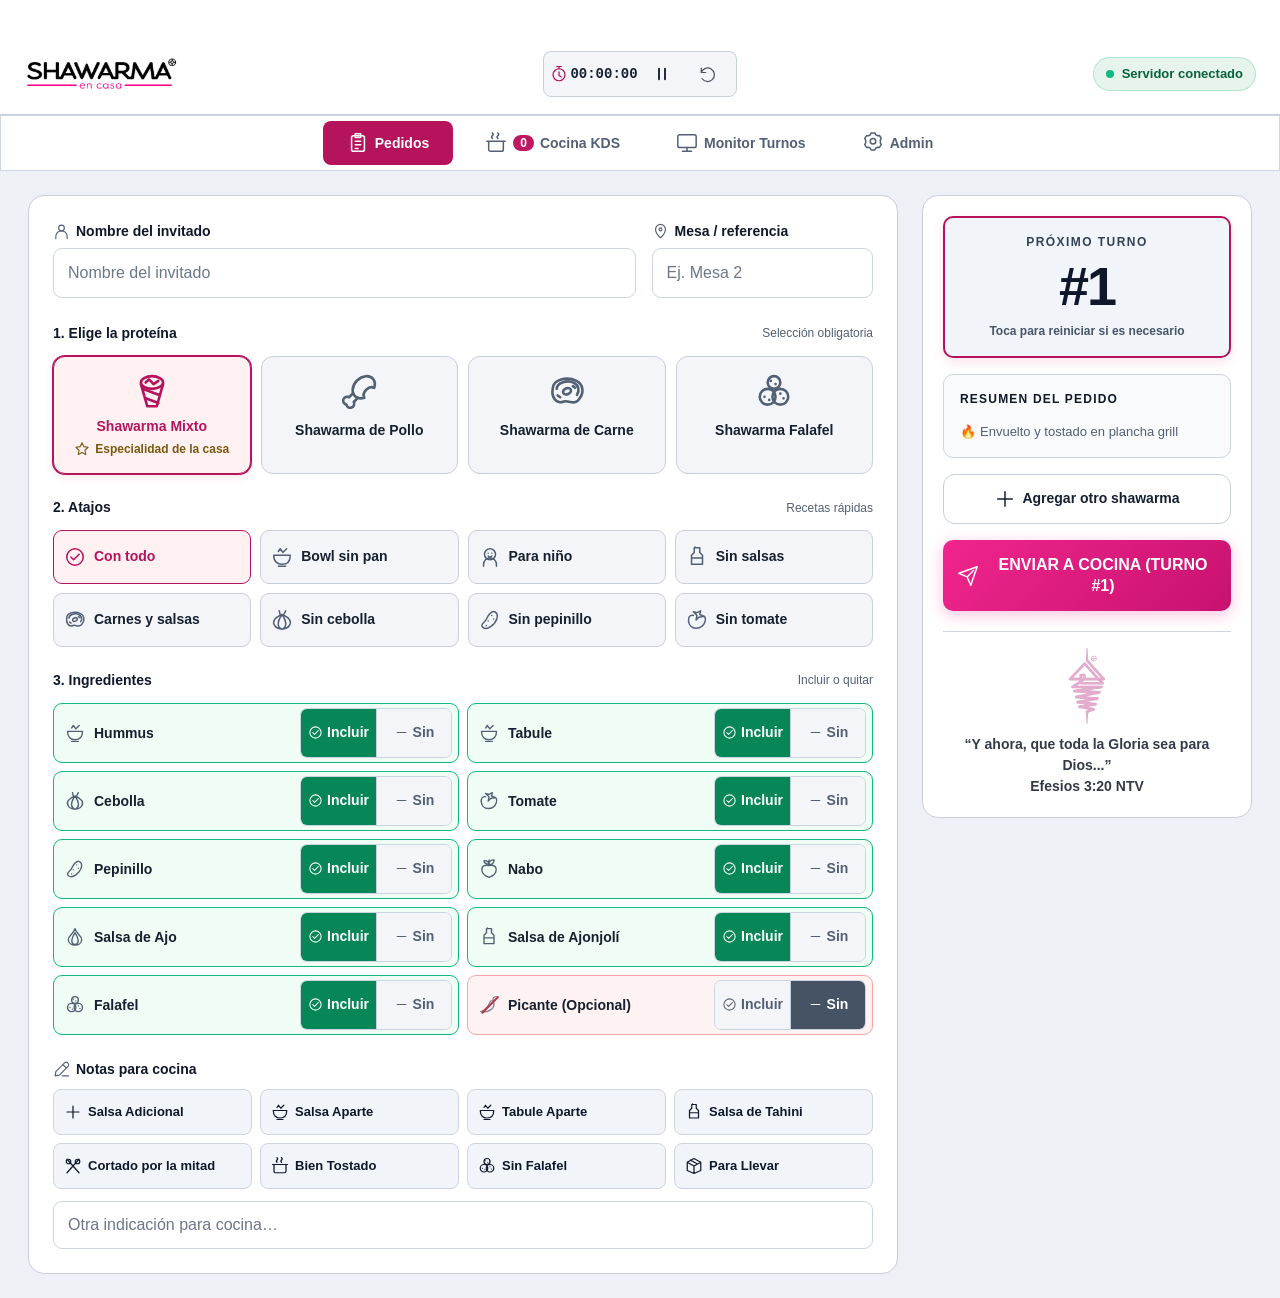
==== commit b77056c7: "Add files via upload" ====
--- a/shawarma-catering-app/public/index.html
+++ b/shawarma-catering-app/public/index.html
@@ -2080,13 +2080,13 @@
 
     <!-- Live Event Stopwatch Timer (Center) -->
     <div class="event-timer-badge" id="event-timer-container" style="display: flex; align-items: center; gap: 6px; background: var(--bg-surface-2); border: 1.5px solid var(--border-color); padding: 5px 12px; border-radius: var(--radius-full); box-shadow: 0 2px 8px rgba(0,0,0,0.2);">
-      <span style="font-size: 14px; line-height: 1;">⏱️</span>
+      <svg class="ui-icon" width="15" height="15" viewBox="0 0 24 24" fill="none" stroke="currentColor" stroke-width="2" stroke-linecap="round" stroke-linejoin="round" style="color: var(--brand-pink);"><circle cx="12" cy="13" r="8"/><path d="M12 9v5l3 2M9 2h6M12 2v3"/></svg>
       <span id="event-timer-text" style="font-family: monospace; font-size: 15px; font-weight: 900; color: var(--brand-pink); letter-spacing: 0.5px;">00:00:00</span>
-      <button type="button" id="btn-timer-toggle" style="background: transparent; border: none; font-size: 14px; cursor: pointer; padding: 2px 3px; display: flex; align-items: center; line-height: 1;" onclick="app.toggleEventTimer()" title="Pausar / Reanudar Cronómetro">
-        <span id="timer-toggle-icon">⏸️</span>
+      <button type="button" id="btn-timer-toggle" style="background: transparent; border: none; cursor: pointer; padding: 2px 4px; display: inline-flex; align-items: center; justify-content: center; color: var(--text-white);" onclick="app.toggleEventTimer()" title="Pausar / Reanudar Cronómetro">
+        <span id="timer-toggle-icon" style="display: inline-flex; align-items: center; justify-content: center;"><svg class="ui-icon" width="14" height="14" viewBox="0 0 24 24" fill="none" stroke="currentColor" stroke-width="2.5" stroke-linecap="round" stroke-linejoin="round"><path d="M8 5v14M16 5v14"/></svg></span>
       </button>
-      <button type="button" id="btn-timer-reset" style="background: transparent; border: none; font-size: 13px; cursor: pointer; padding: 2px 3px; display: flex; align-items: center; line-height: 1; opacity: 0.7;" onclick="app.resetEventTimer()" title="Reiniciar Cronómetro a 00:00:00">
-        <span>🔄</span>
+      <button type="button" id="btn-timer-reset" style="background: transparent; border: none; cursor: pointer; padding: 2px 4px; display: inline-flex; align-items: center; justify-content: center; opacity: 0.75; color: var(--text-white);" onclick="app.resetEventTimer()" title="Reiniciar Cronómetro a 00:00:00">
+        <span id="timer-reset-icon" style="display: inline-flex; align-items: center; justify-content: center;"><svg class="ui-icon" width="14" height="14" viewBox="0 0 24 24" fill="none" stroke="currentColor" stroke-width="2.5" stroke-linecap="round" stroke-linejoin="round"><path d="M3 10a9 9 0 1 1 1 8M3 4v6h6"/></svg></span>
       </button>
     </div>
 
@@ -3237,6 +3237,11 @@
         }
 
         this.operatorName = localStorage.getItem('shawarma_operator_name') || 'Dispositivo 1';
+        try {
+          localStorage.removeItem('shawarma_unconfirmed_submission_v1');
+          if (this) this.safetyUnconfirmed = null;
+        } catch(e) {}
+
         this.updateOperatorDisplay();
 
         if ('serviceWorker' in navigator) {
@@ -4166,11 +4171,14 @@
         const kdsIconEl = document.getElementById('kds-timer-toggle-icon');
 
         const timer = this.db?.event_info?.timer;
+        const playSvg = '<svg class="ui-icon" width="14" height="14" viewBox="0 0 24 24" fill="none" stroke="currentColor" stroke-width="2.5" stroke-linecap="round" stroke-linejoin="round"><path d="m8 4 12 8-12 8Z"/></svg>';
+        const pauseSvg = '<svg class="ui-icon" width="14" height="14" viewBox="0 0 24 24" fill="none" stroke="currentColor" stroke-width="2.5" stroke-linecap="round" stroke-linejoin="round"><path d="M8 5v14M16 5v14"/></svg>';
+
         if (!timer || !timer.started_at) {
           if (timerEl) timerEl.textContent = '00:00:00';
           if (kdsTimerEl) kdsTimerEl.textContent = '00:00:00';
-          if (iconEl) iconEl.textContent = '▶️';
-          if (kdsIconEl) kdsIconEl.textContent = '▶️';
+          if (iconEl) iconEl.innerHTML = playSvg;
+          if (kdsIconEl) kdsIconEl.innerHTML = playSvg;
           return;
         }
 
@@ -4185,8 +4193,8 @@
 
         if (timerEl) timerEl.textContent = timeFormatted;
         if (kdsTimerEl) kdsTimerEl.textContent = timeFormatted;
-        if (iconEl) iconEl.textContent = timer.is_paused ? '▶️' : '⏸️';
-        if (kdsIconEl) kdsIconEl.textContent = timer.is_paused ? '▶️' : '⏸️';
+        if (iconEl) iconEl.innerHTML = timer.is_paused ? playSvg : pauseSvg;
+        if (kdsIconEl) kdsIconEl.innerHTML = timer.is_paused ? playSvg : pauseSvg;
       }
 
       setKdsFilter(f) {
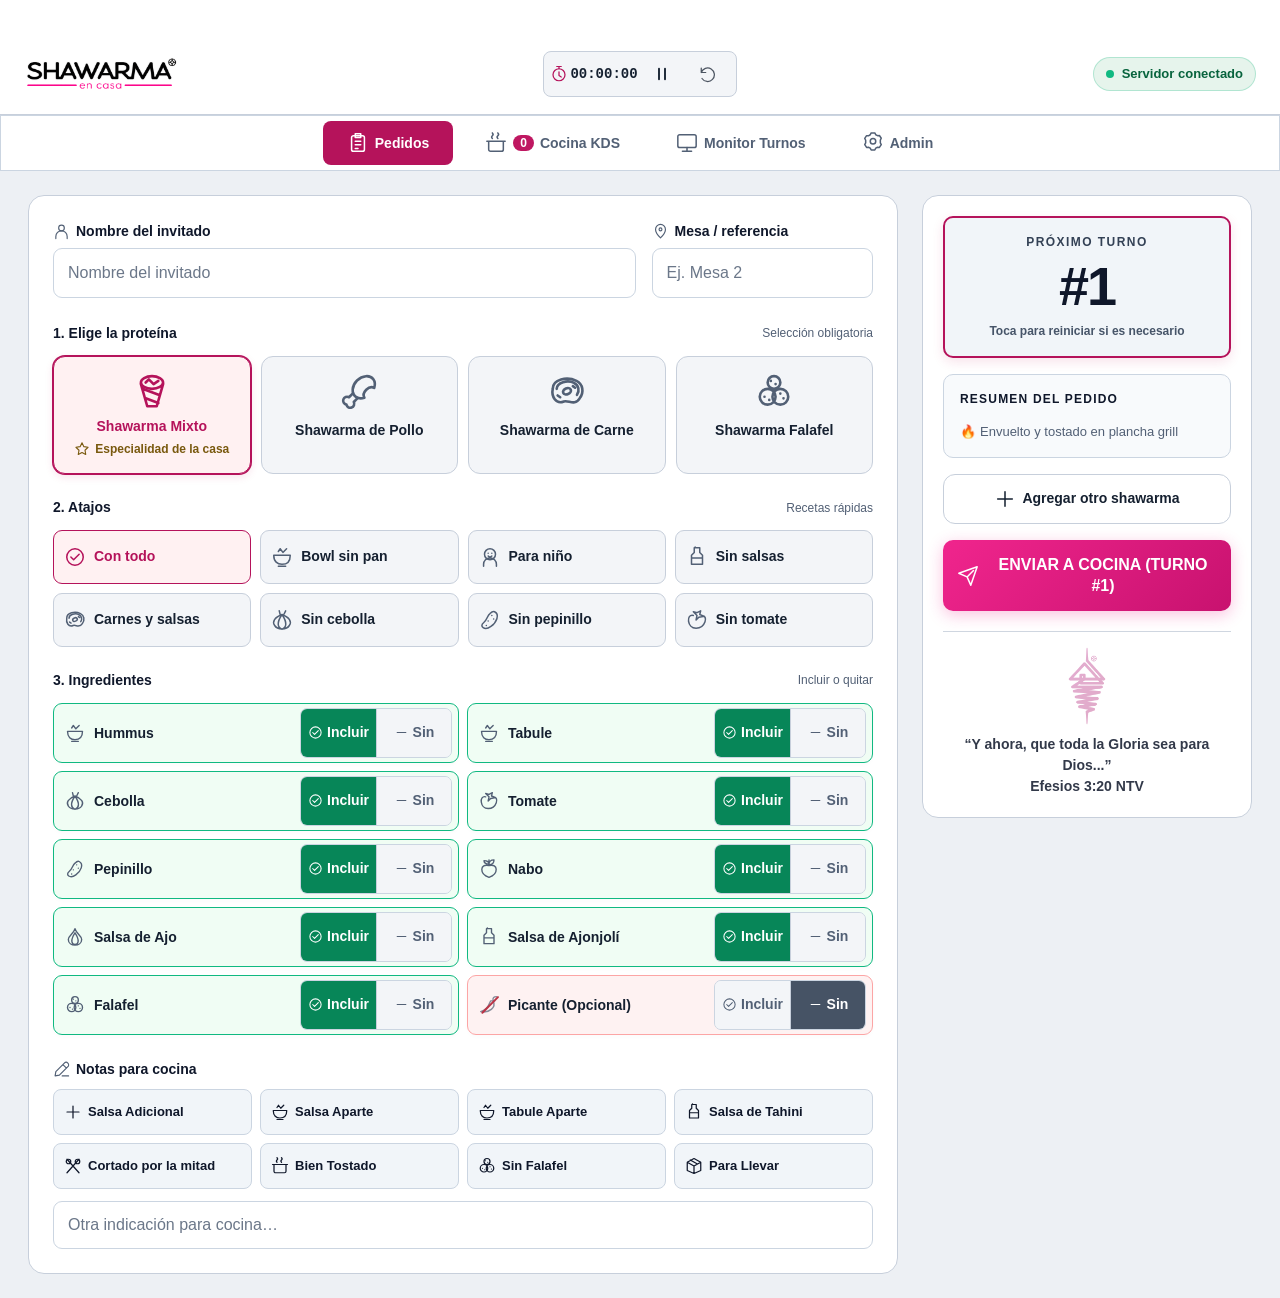
==== commit 3d73d485: "Add files via upload" ====
--- a/shawarma-catering-app/public/index.html
+++ b/shawarma-catering-app/public/index.html
@@ -3989,6 +3989,7 @@
             this.updateGroupTrayUI();
             this.showToast(isGroupOrder ? `¡Turno #${data.order.turn} (Grupo de ${finalItems.length} Shawarmas) enviado!` : `¡Turno #${data.order.turn} creado para ${guestName}!`, 'success');
             this.resetForm();
+            this.fetchServer();
           } else {
             throw new Error();
           }
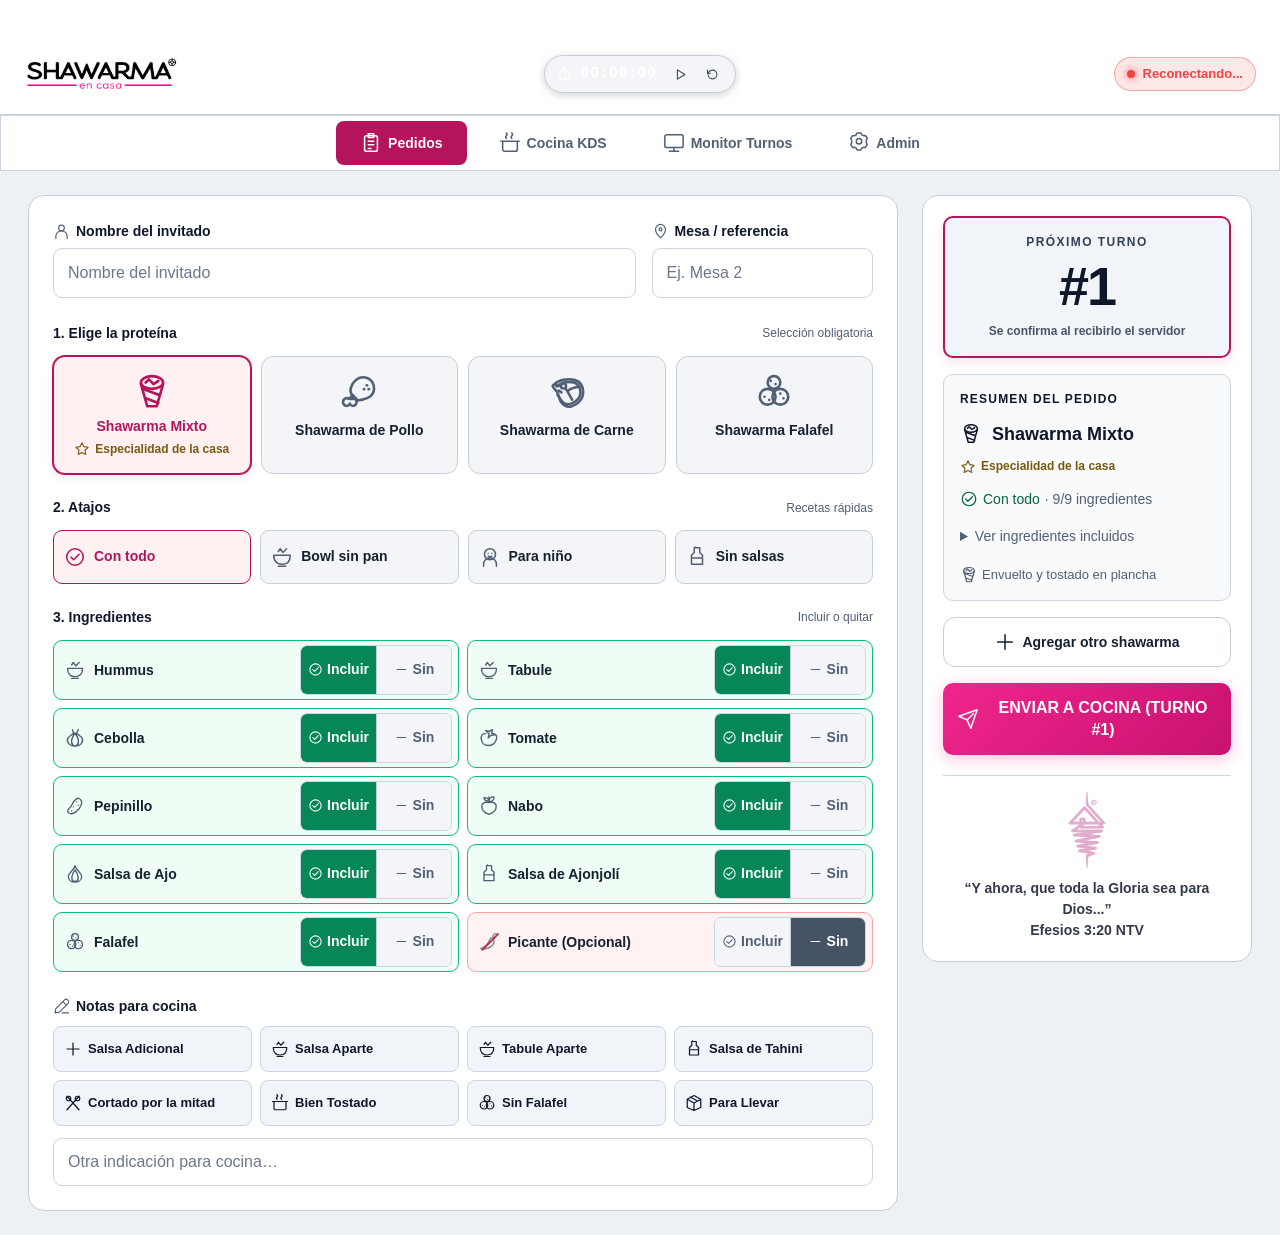
==== commit ed3a6a3f: "Add files via upload" ====
--- a/shawarma-catering-app/public/index.html
+++ b/shawarma-catering-app/public/index.html
@@ -196,10 +196,12 @@
         max-width: 100vw;
       }
 
-      /* Ocultar cronómetro en teléfonos móviles (permanece activo y visible en Mac e iPad) */
+      /* Cronómetro visible en teléfonos móviles, Mac e iPad */
       .event-timer-badge,
       #event-timer-container {
-        display: none !important;
+        display: flex !important;
+        padding: 3px 8px;
+        font-size: 13px;
       }
 
       .brand-section {
@@ -1358,9 +1360,15 @@
     }
 
     .turn-tile.tile-ready {
-      border-color: var(--yes-green);
+      border-color: var(--yes-green) !important;
       background: #062b1e;
       animation: pulse-ready 2s infinite;
+    }
+    .turn-tile.tile-ready:hover,
+    .turn-tile.tile-ready:active,
+    .turn-tile.tile-ready:focus {
+      border-color: var(--yes-green) !important;
+      outline: 2px solid var(--yes-green) !important;
     }
 
     @keyframes pulse-ready {
@@ -1447,31 +1455,70 @@
     /* Toast */
     .toast-tray {
       position: fixed;
-      bottom: 24px;
-      right: 24px;
-      z-index: 1000;
+      top: calc(16px + env(safe-area-inset-top, 0px));
+      left: 50%;
+      transform: translateX(-50%);
+      z-index: 99999;
       display: flex;
       flex-direction: column;
-      gap: 10px;
+      align-items: center;
+      gap: 8px;
       pointer-events: none;
+      width: auto;
+      max-width: min(92vw, 440px);
     }
 
     .toast-msg {
-      background: #1e1e28;
-      border-left: 5px solid var(--brand-pink);
-      color: white;
-      padding: 14px 20px;
-      border-radius: var(--radius-md);
-      font-size: 14px;
+      background: rgba(22, 27, 34, 0.96);
+      backdrop-filter: blur(16px);
+      -webkit-backdrop-filter: blur(16px);
+      border: 1.5px solid rgba(255, 255, 255, 0.14);
+      color: #ffffff;
+      padding: 9px 20px;
+      border-radius: var(--radius-full);
+      font-size: 13.5px;
       font-weight: 800;
-      box-shadow: 0 10px 30px rgba(0,0,0,0.6);
-      display: flex;
+      box-shadow: 0 10px 30px rgba(0,0,0,0.5), 0 2px 8px rgba(0,0,0,0.3);
+      display: inline-flex;
       align-items: center;
       gap: 10px;
-    }
-
-    .toast-msg.toast-success { border-left-color: var(--yes-green); }
-    .toast-msg.toast-danger { border-left-color: var(--no-red); }
+      pointer-events: auto;
+      cursor: pointer;
+      animation: toastPillDrop 0.28s cubic-bezier(0.16, 1, 0.3, 1) forwards;
+    }
+
+    @keyframes toastPillDrop {
+      from { opacity: 0; transform: translateY(-16px) scale(0.96); }
+      to { opacity: 1; transform: translateY(0) scale(1); }
+    }
+
+    .toast-msg.toast-success {
+      border-color: rgba(16, 185, 129, 0.5);
+      background: rgba(8, 32, 22, 0.96);
+      color: #6ee7b7;
+    }
+    .toast-msg.toast-warning {
+      border-color: rgba(245, 158, 11, 0.5);
+      background: rgba(38, 26, 10, 0.96);
+      color: #fcd34d;
+    }
+    .toast-msg.toast-danger, .toast-msg.toast-error {
+      border-color: rgba(239, 68, 68, 0.5);
+      background: rgba(38, 12, 12, 0.96);
+      color: #fca5a5;
+    }
+    .toast-msg.toast-info {
+      border-color: rgba(56, 189, 248, 0.5);
+      background: rgba(12, 28, 44, 0.96);
+      color: #7dd3fc;
+    }
+
+    .btn-submit-success-stamp {
+      background: linear-gradient(135deg, #10b981, #059669) !important;
+      box-shadow: 0 4px 20px rgba(16, 185, 129, 0.45) !important;
+      transform: scale(0.98) !important;
+      transition: all 0.2s cubic-bezier(0.16, 1, 0.3, 1) !important;
+    }
     /* ==========================================================================
        MODO DÍA / EXTERIOR (HIGH CONTRAST SUNLIGHT VISIBILITY)
        Diseñado específicamente para eventos diurnos al aire libre bajo la luz solar.
@@ -2067,8 +2114,8 @@
       }
     }
   </style>
-  <link rel="stylesheet" href="css/premium.css?v=20260902-idioma-bowls">
-  <link rel="stylesheet" href="css/unified.css?v=20260902-idioma-bowls">
+  <link rel="stylesheet" href="css/premium.css?v=20260904-v4">
+  <link rel="stylesheet" href="css/unified.css?v=20260904-v4">
 </head>
 <body>
 
@@ -2079,15 +2126,17 @@
     </div>
 
     <!-- Live Event Stopwatch Timer (Center) -->
-    <div class="event-timer-badge" id="event-timer-container" style="display: flex; align-items: center; gap: 6px; background: var(--bg-surface-2); border: 1.5px solid var(--border-color); padding: 5px 12px; border-radius: var(--radius-full); box-shadow: 0 2px 8px rgba(0,0,0,0.2);">
-      <svg class="ui-icon" width="15" height="15" viewBox="0 0 24 24" fill="none" stroke="currentColor" stroke-width="2" stroke-linecap="round" stroke-linejoin="round" style="color: var(--brand-pink);"><circle cx="12" cy="13" r="8"/><path d="M12 9v5l3 2M9 2h6M12 2v3"/></svg>
-      <span id="event-timer-text" style="font-family: monospace; font-size: 15px; font-weight: 900; color: var(--brand-pink); letter-spacing: 0.5px;">00:00:00</span>
-      <button type="button" id="btn-timer-toggle" style="background: transparent; border: none; cursor: pointer; padding: 2px 4px; display: inline-flex; align-items: center; justify-content: center; color: var(--text-white);" onclick="app.toggleEventTimer()" title="Pausar / Reanudar Cronómetro">
-        <span id="timer-toggle-icon" style="display: inline-flex; align-items: center; justify-content: center;"><svg class="ui-icon" width="14" height="14" viewBox="0 0 24 24" fill="none" stroke="currentColor" stroke-width="2.5" stroke-linecap="round" stroke-linejoin="round"><path d="M8 5v14M16 5v14"/></svg></span>
-      </button>
-      <button type="button" id="btn-timer-reset" style="background: transparent; border: none; cursor: pointer; padding: 2px 4px; display: inline-flex; align-items: center; justify-content: center; opacity: 0.75; color: var(--text-white);" onclick="app.resetEventTimer()" title="Reiniciar Cronómetro a 00:00:00">
-        <span id="timer-reset-icon" style="display: inline-flex; align-items: center; justify-content: center;"><svg class="ui-icon" width="14" height="14" viewBox="0 0 24 24" fill="none" stroke="currentColor" stroke-width="2.5" stroke-linecap="round" stroke-linejoin="round"><path d="M3 10a9 9 0 1 1 1 8M3 4v6h6"/></svg></span>
-      </button>
+    <div class="event-timer-badge" id="event-timer-container">
+      <svg class="ui-icon" width="15" height="15" viewBox="0 0 24 24" fill="none" stroke="currentColor" stroke-width="2" stroke-linecap="round" stroke-linejoin="round" style="color: #ffffff;"><circle cx="12" cy="13" r="8"/><path d="M12 9v5l3 2M9 2h6M12 2v3"/></svg>
+      <span id="event-timer-text">00:00:00</span>
+      <div class="timer-btn-group" id="timer-btn-group">
+        <button type="button" id="btn-timer-toggle" class="timer-control-btn" onclick="app.toggleEventTimer()" title="Pausar / Reanudar Cronómetro">
+          <span id="timer-toggle-icon" style="display: inline-flex; align-items: center; justify-content: center;"><svg class="ui-icon" width="15" height="15" viewBox="0 0 24 24" fill="none" stroke="currentColor" stroke-width="2" stroke-linecap="round" stroke-linejoin="round"><polygon points="7 4.5 19 12 7 19.5 7 4.5"/></svg></span>
+        </button>
+        <button type="button" id="btn-timer-reset" class="timer-control-btn" onclick="app.resetEventTimer()" title="Reiniciar Cronómetro a 00:00:00">
+          <span id="timer-reset-icon" style="display: inline-flex; align-items: center; justify-content: center;"><svg class="ui-icon" width="15" height="15" viewBox="0 0 24 24" fill="none" stroke="currentColor" stroke-width="2" stroke-linecap="round" stroke-linejoin="round"><path d="M5 12a7 7 0 1 0 7-7 7 7 0 0 0-5.2 2.3L4 10"/><path d="M4 5v5h5"/></svg></span>
+        </button>
+      </div>
     </div>
 
     <!-- Local Offline Sync Status (Right) -->
@@ -2108,7 +2157,7 @@
     <button class="tab-btn" id="tab-kitchen" onclick="app.switchView('kitchen')">
       <span class="tab-icon-wrap">
         <span class="tab-icon">👨‍🍳</span>
-        <span class="badge-count" id="badge-kds-count">0</span>
+        <span class="badge-count" id="badge-kds-count" style="display:none;">0</span>
       </span>
       <span class="tab-text">Cocina KDS</span>
     </button>
@@ -2154,19 +2203,19 @@
         </div>
         <div class="protein-selector-grid">
           <button type="button" class="protein-card-btn selected" data-protein="Mixto" onclick="app.selectProtein('Mixto')">
-            <span class="protein-emoji">🌯</span>
+            <span class="protein-emoji"><svg class="ui-icon" viewBox="0 0 24 24" fill="none" stroke="currentColor" stroke-width="1.65" stroke-linecap="round" stroke-linejoin="round" aria-hidden="true" focusable="false"><path d="m5 7 4 14h6l4-14M6 10l11 4M8 16l8 3"/><ellipse cx="12" cy="6" rx="7" ry="4"/><path d="m8 6 2-2 3 3 3-2"/></svg></span>
             <span class="protein-title">Shawarma Mixto</span>
           </button>
           <button type="button" class="protein-card-btn" data-protein="Pollo" onclick="app.selectProtein('Pollo')">
-            <span class="protein-emoji">🍗</span>
+            <span class="protein-emoji"><svg class="ui-icon" viewBox="0 0 24 24" fill="none" stroke="currentColor" stroke-width="1.65" stroke-linecap="round" stroke-linejoin="round" aria-hidden="true" focusable="false"><path d="M7.1 13.1C5.8 10.5 7.5 5.5 12 3.2c4.8-1.7 9.5 1.3 9.5 6.8 0 3.8-3.3 6.2-7.3 6.8-1.4.2-2.2.6-2.9.5M7.1 13.1l4.2 4.2M8 14l-2.4 2.4c-1.1-1.1-3.1-.4-3.6 1.2-.5 1.6.8 3.2 2.4 3.2.8 0 1.4-.6 1.8-1.4.4.8 1 1.4 1.8 1.4 1.6 0 2.9-1.6 2.4-3.2-.5-1.6-2.5-2.3-3.6-1.2L10.4 16.4"/><circle cx="17" cy="7.8" r=".9" fill="currentColor" stroke="none"/><circle cx="15.2" cy="10.2" r=".9" fill="currentColor" stroke="none"/><circle cx="18.2" cy="10.2" r=".9" fill="currentColor" stroke="none"/></svg></span>
             <span class="protein-title">Shawarma de Pollo</span>
           </button>
           <button type="button" class="protein-card-btn" data-protein="Carne" onclick="app.selectProtein('Carne')">
-            <span class="protein-emoji">🥩</span>
+            <span class="protein-emoji"><svg class="ui-icon" viewBox="0 0 24 24" fill="none" stroke="currentColor" stroke-width="1.65" stroke-linecap="round" stroke-linejoin="round" aria-hidden="true" focusable="false"><path d="M4 7.2C6.5 4.5 12.2 3.2 17 4.5c3.5 1 5.2 4 5.2 7.5 0 4-2.7 7.5-7.2 9-2.5.8-5.2-.5-7-3-1.2-1.8-.8-4.5-2.8-6.8C2.8 8.8 2.2 8 4 7.2Z"/><path d="M5.8 8.5C7.8 6.2 12 5 16.2 6c2.8.8 4.3 3.2 4.3 6.2 0 3.3-2.5 6-6.3 7.3-2.2.7-4.4-.3-6-2.5-.7-1-1.4-2-2.2-3.2"/><circle cx="9.8" cy="8.2" r="1.6"/><path d="m8.2 8.2-3.4-.4M10.8 9.5c1.4 1.7 2.7 4.3 4.4 7.3m-3-5.3c2-1.7 4.6-2.7 7.6-2.7M6.8 11.2l1.7 1"/></svg></span>
             <span class="protein-title">Shawarma de Carne</span>
           </button>
           <button type="button" class="protein-card-btn" data-protein="Falafel" onclick="app.selectProtein('Falafel')">
-            <span class="protein-emoji">🧆</span>
+            <span class="protein-emoji"><svg class="ui-icon" viewBox="0 0 24 24" fill="none" stroke="currentColor" stroke-width="1.65" stroke-linecap="round" stroke-linejoin="round" aria-hidden="true" focusable="false"><circle cx="8" cy="15" r="5"/><circle cx="16" cy="15" r="5"/><circle cx="12" cy="6" r="4"/><path d="M10 5h.01M13 7h.01M6 15h.01M9 17h.01M16 13h.01M18 16h.01"/></svg></span>
             <span class="protein-title">Shawarma Falafel</span>
           </button>
         </div>
@@ -2243,20 +2292,22 @@
         <div class="summary-card-pos">
           
           <!-- Strict Turn Counter -->
-          <div class="turn-badge-card" style="cursor: pointer;" onclick="app.promptResetTurnCounter()" title="Toca para reiniciar turno a #1">
+          <div class="turn-badge-card">
             <div class="turn-label-txt" id="turn-label-display">Próximo Turno</div>
             <div class="turn-number-giant" id="next-turn-display">#1</div>
-            <div style="font-size: 11px; color: var(--text-dim); margin-top: 2px;" id="turn-sub-display">Toca para reiniciar si es necesario</div>
+            <div style="font-size: 11px; color: var(--text-dim); margin-top: 2px;" id="turn-sub-display">Se confirma al recibirlo el servidor</div>
           </div>
 
           <!-- Recipe Preview -->
           <div class="live-preview-box">
             <h4>Resumen del Pedido</h4>
             <div class="tags-flow-container" id="preview-tags-container">
-              <!-- Rendered by JS -->
+              <h3 class="p-preview-title">🍗 Shawarma Mixto</h3>
+              <div class="p-signature">✨ Receta de autor · Shawarma en Casa</div>
+              <div class="p-standard"><span>Ingredientes completos (Con todo)</span></div>
             </div>
             <div style="margin-top: 12px; font-size: 11px; color: var(--text-dim); display: flex; align-items: center; gap: 4px;" id="prep-type-hint">
-              <span>🔥</span> <span>Envuelto y tostado en plancha grill</span>
+              <span>Envuelto y tostado en plancha</span>
             </div>
           </div>
 
@@ -2319,15 +2370,17 @@
         </div>
         
         <!-- Temporizador de Cocina Integrado al extremo derecho -->
-        <div style="display: flex; align-items: center; gap: 6px; background: var(--bg-surface-2); border: 1px solid var(--border-color); padding: 4px 12px; border-radius: var(--radius-full);">
+        <div style="display: flex; align-items: center; gap: 8px; background: var(--bg-surface-2); border: 1px solid var(--border-color); padding: 4px 8px 4px 12px; border-radius: var(--radius-full);">
           <span style="font-size: 12px; font-weight: 800; color: var(--text-dim);">⏱️ Cocina:</span>
-          <span id="kds-timer-text" style="font-family: monospace; font-size: 14px; font-weight: 900; color: var(--brand-pink);">00:00:00</span>
-          <button type="button" style="background: transparent; border: none; font-size: 13px; cursor: pointer; display: flex; align-items: center; line-height: 1;" onclick="app.toggleEventTimer()" title="Pausar / Reanudar Cronómetro">
-            <span id="kds-timer-toggle-icon">⏸️</span>
-          </button>
-          <button type="button" style="background: transparent; border: none; font-size: 12px; cursor: pointer; display: flex; align-items: center; line-height: 1; opacity: 0.7;" onclick="app.resetEventTimer()" title="Reiniciar Cronómetro a 00:00:00">
-            <span>🔄</span>
-          </button>
+          <span id="kds-timer-text" style="font-family: monospace; font-size: 14px; font-weight: 900; color: #ffffff;">00:00:00</span>
+          <div class="timer-btn-group" style="display: inline-flex; align-items: center; gap: 4px; margin-left: 2px;">
+            <button type="button" id="kds-btn-timer-toggle" class="timer-control-btn" onclick="app.toggleEventTimer()" title="Pausar / Reanudar Cronómetro">
+              <span id="kds-timer-toggle-icon" style="display: inline-flex; align-items: center; justify-content: center;"><svg class="ui-icon" width="15" height="15" viewBox="0 0 24 24" fill="none" stroke="currentColor" stroke-width="2" stroke-linecap="round" stroke-linejoin="round"><polygon points="7 4.5 19 12 7 19.5 7 4.5"/></svg></span>
+            </button>
+            <button type="button" id="kds-btn-timer-reset" class="timer-control-btn" onclick="app.resetEventTimer()" title="Reiniciar Cronómetro a 00:00:00">
+              <span id="kds-timer-reset-icon" style="display: inline-flex; align-items: center; justify-content: center;"><svg class="ui-icon" width="15" height="15" viewBox="0 0 24 24" fill="none" stroke="currentColor" stroke-width="2" stroke-linecap="round" stroke-linejoin="round"><path d="M5 12a7 7 0 1 0 7-7 7 7 0 0 0-5.2 2.3L4 10"/><path d="M4 5v5h5"/></svg></span>
+            </button>
+          </div>
         </div>
       </div>
       <div class="batch-chips-wrapper" id="kds-batch-counters" style="display: flex; flex-wrap: wrap; gap: 12px;">
@@ -2475,11 +2528,11 @@
           <button type="button" style="background: var(--bg-surface-2); color: white; border: 1px solid var(--border-color); padding: 14px 18px; border-radius: var(--radius-md); font-size: 13px; font-weight: 800; cursor: pointer; display: inline-flex; align-items: center; gap: 8px;" onclick="app.exportRawCSV()">
             <span>📊</span> <span>Excel Crudo</span>
           </button>
-          <button type="button" style="background: linear-gradient(135deg, #0284c7, #0369a1); color: white; border: none; padding: 14px 20px; border-radius: var(--radius-md); font-size: 13px; font-weight: 900; cursor: pointer; display: inline-flex; align-items: center; gap: 8px; box-shadow: 0 4px 14px rgba(2,132,199,0.35);" onclick="app.closeEventAndStartNext()">
-            <span>💾</span> <span>Siguiente Evento (Guardar en Bóveda)</span>
+          <button type="button" style="background: linear-gradient(135deg, #0284c7, #0369a1); color: white; border: none; padding: 14px 20px; border-radius: var(--radius-md); font-size: 13px; font-weight: 900; cursor: pointer; display: inline-flex; align-items: center; gap: 8px; box-shadow: 0 4px 14px rgba(2,132,199,0.35);" onclick="app.closeEventBackupAndStartNext()">
+            <span>💾</span> <span>Cerrar este evento, respaldar y próximo evento</span>
           </button>
-          <button type="button" style="background: rgba(239, 68, 68, 0.12); color: #f87171; border: 1.5px solid #ef4444; padding: 14px 20px; border-radius: var(--radius-md); font-size: 13px; font-weight: 900; cursor: pointer; display: inline-flex; align-items: center; gap: 8px;" onclick="app.clearEventWithoutSaving()">
-            <span>🗑️</span> <span>Solo Limpiar este Evento (Sin Guardar)</span>
+          <button type="button" style="background: rgba(239, 68, 68, 0.12); color: #f87171; border: 1.5px solid #ef4444; padding: 14px 20px; border-radius: var(--radius-md); font-size: 13px; font-weight: 900; cursor: pointer; display: inline-flex; align-items: center; gap: 8px;" onclick="app.closeEventWithoutSaving()">
+            <span>🗑️</span> <span>Cerrar evento sin guardar</span>
           </button>
         </div>
       </div>
@@ -2661,63 +2714,76 @@
   </main>
 
   <!-- ========================================================================= -->
+  <!-- ========================================================================= -->
   <!-- VIEW 5: NOTIFICADOR VIRTUAL DEL COMENSAL / BUZZER MÓVIL                    -->
   <!-- ========================================================================= -->
-  <main class="view-content" id="view-guest" style="max-width: 600px; margin: 20px auto; padding: 16px;">
-    <div style="text-align: center; margin-bottom: 24px;">
-      <img src="images/shawarma-logo-exact.png" id="guest-view-logo" alt="SHAWARMA en casa" style="height: 48px; max-width: 220px; object-fit: contain;">
+  <main class="view-content" id="view-guest" style="max-width: 460px; margin: 24px auto; padding: 16px;">
+    <div style="text-align: center; margin-bottom: 22px;">
+      <img src="images/shawarma-logo-exact.png" id="guest-view-logo" alt="SHAWARMA en casa" style="height: 48px; max-width: 220px; object-fit: contain; filter: drop-shadow(0 4px 16px rgba(0,0,0,0.5));">
     </div>
 
     <!-- Pager Container -->
-    <div id="guest-buzzer-card" style="background: var(--bg-surface); border: 2px solid var(--border-color); border-radius: var(--radius-lg); padding: 32px 24px; text-align: center; box-shadow: 0 12px 32px rgba(0,0,0,0.4); transition: all 0.3s ease;">
+    <div id="guest-buzzer-card" style="background: var(--bg-surface); border: 1px solid var(--border-color); border-top: 3px solid var(--brand-pink); border-radius: 20px; padding: 32px 24px; text-align: center; box-shadow: 0 20px 60px rgba(0,0,0,0.55); backdrop-filter: blur(12px); transition: all 0.35s ease;">
       
       <!-- Order Turn & Name -->
-      <div style="font-size: 13px; font-weight: 800; color: var(--text-dim); text-transform: uppercase; letter-spacing: 1px;">Tu Turno Asignado</div>
-      <div style="font-size: 54px; font-weight: 900; color: var(--brand-pink); line-height: 1.1; margin: 8px 0;" id="guest-view-turn">#0</div>
-      <div style="font-size: 22px; font-weight: 900; color: var(--text-white);" id="guest-view-name">Comensal</div>
-      <div style="font-size: 14px; color: var(--text-dim); margin-top: 4px;" id="guest-view-detail">Shawarma Mixto</div>
+      <div class="p-eyebrow" style="font-size: 12px; letter-spacing: 0.14em; margin-bottom: 4px;">TU TURNO ASIGNADO</div>
+      <div id="guest-view-turn" style="font-size: 64px; font-weight: 850; line-height: 1; letter-spacing: -1.5px; color: #ffffff; text-shadow: 0 0 24px rgba(225, 29, 72, 0.45); margin: 8px 0; font-variant-numeric: tabular-nums;">#0</div>
+      <div id="guest-view-name" style="font-size: 22px; font-weight: 750; color: var(--text-white); margin-bottom: 6px;">Comensal</div>
+      <div>
+        <div id="guest-view-detail" style="display: inline-flex; align-items: center; justify-content: center; gap: 6px; padding: 6px 14px; border-radius: 20px; background: var(--bg-surface-2); border: 1px solid var(--border-color); font-size: 13px; font-weight: 600; color: var(--text-dim); margin-top: 4px;">Shawarma Mixto</div>
+      </div>
 
       <!-- Divider -->
-      <div style="height: 1px; background: var(--border-color); margin: 24px 0;"></div>
+      <div style="height: 1px; background: linear-gradient(90deg, transparent, var(--border-color), transparent); margin: 24px 0;"></div>
 
       <!-- State In Preparation -->
       <div id="guest-state-prep">
-        <div style="font-size: 48px; margin-bottom: 12px; animation: pulse 1.8s infinite;">⏳ 🔥</div>
-        <div style="font-size: 20px; font-weight: 900; color: var(--amber-gold); margin-bottom: 8px;">En Preparación</div>
-        <p style="font-size: 14px; color: var(--text-dim); line-height: 1.5; max-width: 380px; margin: 0 auto 16px;">
-          Tu pedido está en fila y se preparará fresco al momento. Tiempo estimado: <strong>~10 - 15 min</strong>.
+        <div class="guest-prep-badge" style="display: inline-flex; align-items: center; justify-content: center; width: 64px; height: 64px; border-radius: 50%; background: rgba(245, 158, 11, 0.12); border: 1.5px solid rgba(245, 158, 11, 0.35); box-shadow: 0 0 24px rgba(245, 158, 11, 0.2); margin-bottom: 14px; animation: pulse 2s infinite;">
+          <svg class="ui-icon" viewBox="0 0 24 24" fill="none" stroke="#f59e0b" stroke-width="2" stroke-linecap="round" stroke-linejoin="round" style="width: 30px; height: 30px;"><polygon points="12 2 15.09 8.26 22 9.27 17 14.14 18.18 21.02 12 17.77 5.82 21.02 7 14.14 2 9.27 8.91 8.26 12 2"></polygon></svg>
+        </div>
+        <div style="font-size: 20px; font-weight: 800; color: #f59e0b; margin-bottom: 4px; letter-spacing: 0.5px;">En Preparación</div>
+        <p style="font-size: 14px; color: var(--text-dim); line-height: 1.5; max-width: 360px; margin: 0 auto 10px;">
+          Tu pedido está en fila y se preparará fresco al momento.
         </p>
-        <div style="background: var(--bg-surface-2); border: 1px solid var(--border-color); border-radius: var(--radius-md); padding: 12px 16px; font-size: 13px; color: var(--text-white); display: inline-flex; align-items: center; gap: 8px; margin-bottom: 18px;">
-          <span>📳</span>
-          <span>Recibirás una alerta por vibración en tu teléfono cuando tu shawarma esté listo para retirar.</span>
+        <div style="display: inline-flex; align-items: center; gap: 6px; padding: 4px 12px; border-radius: 12px; background: rgba(245, 158, 11, 0.08); border: 1px solid rgba(245, 158, 11, 0.2); color: #f59e0b; font-size: 12.5px; font-weight: 700; margin-bottom: 18px;">
+          <span>⏱️ Tiempo estimado: ~10 - 15 min</span>
         </div>
 
-        <div id="guest-perm-box" style="margin-bottom: 14px;">
-          <button type="button" id="btn-request-perm" style="background: var(--bg-surface-2); border: 1.5px solid var(--yes-green); color: var(--yes-green); font-size: 13px; font-weight: 800; padding: 9px 18px; border-radius: var(--radius-full); cursor: pointer; display: inline-flex; align-items: center; gap: 6px; box-shadow: 0 4px 12px rgba(16, 185, 129, 0.15);" onclick="app.requestNotificationPermission()">
-            🔔 Toca aquí para activar aviso en pantalla bloqueada
+        <div style="background: var(--bg-surface-2); border: 1px solid var(--border-color); border-radius: 12px; padding: 12px 16px; font-size: 13px; line-height: 1.45; color: var(--text-dim); display: flex; align-items: center; gap: 10px; margin-bottom: 18px; text-align: left;">
+          <svg class="ui-icon" viewBox="0 0 24 24" fill="none" stroke="var(--brand-pink)" stroke-width="2" stroke-linecap="round" stroke-linejoin="round" style="width: 20px; height: 20px; flex-shrink: 0;"><path d="M18 8A6 6 0 0 0 6 8c0 7-3 9-3 9h18s-3-2-3-9"></path><path d="M13.73 21a2 2 0 0 1-3.46 0"></path></svg>
+          <span>Mantén esta pantalla abierta. Recibirás una <strong>alerta por sonido y vibración</strong> en tu teléfono cuando esté listo.</span>
+        </div>
+
+        <div id="guest-perm-box" style="margin-bottom: 12px;">
+          <button type="button" id="btn-request-perm" class="u-button" style="width: 100%; justify-content: center; border-color: rgba(16, 185, 129, 0.4); color: var(--yes-green); font-size: 13px; font-weight: 700; min-height: 42px; gap: 8px;" onclick="app.requestNotificationPermission()">
+            <svg class="ui-icon" viewBox="0 0 24 24" fill="none" stroke="currentColor" stroke-width="2" stroke-linecap="round" stroke-linejoin="round" style="width: 16px; height: 16px;"><path d="M18 8A6 6 0 0 0 6 8c0 7-3 9-3 9h18s-3-2-3-9"></path><path d="M13.73 21a2 2 0 0 1-3.46 0"></path></svg>
+            <span>Activar avisos en pantalla bloqueada</span>
           </button>
         </div>
 
         <div>
-          <button type="button" style="background: var(--bg-surface-2); border: 1.5px solid var(--brand-pink); color: var(--brand-pink); font-size: 13px; font-weight: 900; padding: 10px 18px; border-radius: var(--radius-full); cursor: pointer; display: inline-flex; align-items: center; gap: 6px; box-shadow: 0 4px 12px var(--brand-pink-glow);" onclick="app.simulateGuestReady()">
-            ⚡ Probar animación y aviso de "¡Listo!"
+          <button type="button" class="u-button" style="width: 100%; justify-content: center; font-size: 12.5px; font-weight: 700; min-height: 40px; border-color: var(--border-color); color: var(--text-dim); gap: 6px;" onclick="app.simulateGuestReady()">
+            <span>⚡</span>
+            <span>Probar animación y aviso de "¡Listo!"</span>
           </button>
         </div>
       </div>
 
       <!-- State Ready (Buzzer Alarm) -->
       <div id="guest-state-ready" style="display: none;">
-        <div style="font-size: 56px; margin-bottom: 12px; animation: bounce 1s infinite;">🎉 🌯</div>
-        <div style="font-size: 26px; font-weight: 900; color: var(--yes-green); margin-bottom: 8px;">¡TU SHAWARMA ESTÁ LISTO!</div>
-        <p style="font-size: 16px; color: var(--text-white); font-weight: 700; line-height: 1.4; margin-bottom: 20px;">
-          Su orden está lista. Le invitamos a pasar a retirarla.
+        <div class="guest-ready-badge" style="display: inline-flex; align-items: center; justify-content: center; width: 72px; height: 72px; border-radius: 50%; background: rgba(16, 185, 129, 0.15); border: 2px solid var(--yes-green); box-shadow: 0 0 32px rgba(16, 185, 129, 0.4); margin-bottom: 14px; animation: bounce 1.2s infinite;">
+          <svg class="ui-icon" viewBox="0 0 24 24" fill="none" stroke="var(--yes-green)" stroke-width="3" stroke-linecap="round" stroke-linejoin="round" style="width: 36px; height: 36px;"><polyline points="20 6 9 17 4 12"></polyline></svg>
+        </div>
+        <div style="font-size: 26px; font-weight: 900; color: var(--yes-green); margin-bottom: 6px; letter-spacing: -0.5px;">¡TU SHAWARMA ESTÁ LISTO!</div>
+        <p style="font-size: 15px; color: var(--text-white); font-weight: 600; line-height: 1.45; margin-bottom: 22px;">
+          Tu orden está lista en el puesto de servicio. Por favor, acércate a retirarla.
         </p>
-        <div id="guest-ack-btn-container">
-          <button type="button" style="background: var(--yes-green); color: white; border: none; padding: 16px 32px; border-radius: var(--radius-full); font-size: 16px; font-weight: 900; cursor: pointer; width: 100%; box-shadow: 0 6px 20px rgba(16, 185, 129, 0.4); margin-bottom: 12px;" onclick="app.ackGuestReady()">
+        <div id="guest-ack-btn-container" style="margin-bottom: 14px;">
+          <button type="button" class="u-button u-primary" style="background: var(--yes-green) !important; border-color: var(--yes-green) !important; color: #ffffff !important; min-height: 52px; font-size: 16px; font-weight: 850; box-shadow: 0 6px 20px rgba(16, 185, 129, 0.45); width: 100%; justify-content: center;" onclick="app.ackGuestReady()">
             ✅ ¡Entendido! Voy a recogerlo
           </button>
         </div>
-        <button type="button" style="background: transparent; color: var(--text-dim); border: none; font-size: 12px; font-weight: 800; cursor: pointer;" onclick="app.resetGuestSimulation()">
+        <button type="button" style="background: transparent; color: var(--text-dim); border: none; font-size: 12px; font-weight: 700; cursor: pointer; padding: 6px;" onclick="app.resetGuestSimulation()">
           ↺ Volver a estado de preparación
         </button>
       </div>
@@ -2728,32 +2794,52 @@
   <!-- ========================================================================= -->
   <!-- MODAL DE CÓDIGO QR PARA EL INVITADO (BUZZER VIRTUAL)                      -->
   <!-- ========================================================================= -->
-  <div class="modal-overlay" id="order-qr-modal" style="z-index: 2500;" onclick="app.closeQRModal(event)">
-    <div class="modal-card" onclick="event.stopPropagation()" style="max-width: 420px; text-align: center;">
-      <div style="font-size: 13px; font-weight: 800; color: var(--text-dim); text-transform: uppercase;">Aviso al Celular del Invitado</div>
-      <div style="font-size: 32px; font-weight: 900; color: var(--brand-pink); margin: 6px 0;" id="qr-modal-turn">TURNO #0</div>
-      <div style="font-size: 16px; font-weight: 800; color: var(--text-white); margin-bottom: 16px;" id="qr-modal-name">Comensal</div>
-
-      <div style="background: white; padding: 16px; border-radius: 16px; display: inline-block; box-shadow: 0 8px 24px rgba(0,0,0,0.2); margin-bottom: 12px;">
-        <div id="qr-code-canvas-container"></div>
+  <div class="modal-overlay u-overlay" id="order-qr-modal" style="z-index: 10000;" onclick="app.closeQRModal(event)">
+    <section class="u-dialog u-qr-dialog" onclick="event.stopPropagation()" role="dialog" aria-modal="true" aria-labelledby="qr-modal-turn" style="max-width: 430px; text-align: center; border-radius: 18px; padding: 26px 22px;">
+      <header class="u-dialog-heading" style="margin-bottom: 10px; padding-bottom: 12px; border-bottom: 1px solid var(--border-color); display: flex; align-items: center; justify-content: space-between;">
+        <div style="text-align: left;">
+          <span class="p-eyebrow" style="font-size: 11px; letter-spacing: 0.12em;">AVISO AL CELULAR DEL INVITADO</span>
+          <h2 id="qr-modal-turn" style="font-size: 28px; font-weight: 850; color: var(--text-white); margin: 2px 0 0; letter-spacing: -0.5px;">TURNO #0</h2>
+        </div>
+        <button type="button" class="p-icon-button" onclick="app.closeQRModal()" aria-label="Cerrar modal" style="background: var(--bg-surface-2); border: 1px solid var(--border-color); color: var(--text-white); width: 34px; height: 34px; border-radius: 8px; cursor: pointer; display: grid; place-items: center;">
+          <svg class="ui-icon" viewBox="0 0 24 24" fill="none" stroke="currentColor" stroke-width="2" stroke-linecap="round" stroke-linejoin="round" style="width: 16px; height: 16px;"><line x1="18" y1="6" x2="6" y2="18"></line><line x1="6" y1="6" x2="18" y2="18"></line></svg>
+        </button>
+      </header>
+
+      <div class="p-guest-line" style="display: flex; flex-direction: column; align-items: center; justify-content: center; gap: 4px; border: none; padding: 0 0 14px 0; margin-bottom: 14px; border-bottom: 1px solid var(--border-color);">
+        <div style="display: inline-flex; align-items: center; justify-content: center; gap: 8px;">
+          <svg class="ui-icon" viewBox="0 0 24 24" fill="none" stroke="currentColor" stroke-width="1.65" stroke-linecap="round" stroke-linejoin="round" style="width: 22px; height: 22px; color: var(--brand-pink);"><path d="m5 7 4 14h6l4-14M6 10l11 4M8 16l8 3"/><ellipse cx="12" cy="6" rx="7" ry="4"/><path d="m8 6 2-2 3 3 3-2"/></svg>
+          <strong id="qr-modal-name" style="font-size: 16px; font-weight: 800; color: var(--text-white); text-transform: uppercase; letter-spacing: 0.5px;">SHAWARMA MIXTO</strong>
+        </div>
+        <div id="qr-modal-guest-sub" style="font-size: 13px; color: var(--text-dim); font-weight: 600;"></div>
       </div>
 
+      <div style="text-align: center; margin-bottom: 16px;">
+        <div class="qr-canvas-wrapper" style="background: #ffffff; padding: 16px; border-radius: 16px; display: inline-block; box-shadow: 0 10px 32px rgba(0,0,0,0.35);">
+          <div id="qr-code-canvas-container" style="display: flex; justify-content: center; align-items: center; min-width: 220px; min-height: 220px;"></div>
+        </div>
+      </div>
+
       <div style="margin-bottom: 14px;">
-        <a id="qr-modal-test-link" href="#" target="_blank" style="display: inline-block; background: var(--bg-surface-2); border: 1px solid var(--border-color); color: var(--brand-pink); padding: 8px 14px; border-radius: var(--radius-full); font-size: 12px; font-weight: 800; text-decoration: none;">
-          📱 Toca aquí para abrir la pantalla del celular y probar
+        <a id="qr-modal-test-link" href="#" target="_blank" class="u-button" style="width: 100%; justify-content: center; text-decoration: none; font-weight: 700; gap: 8px; min-height: 42px; font-size: 13px;">
+          <svg class="ui-icon" viewBox="0 0 24 24" fill="none" stroke="currentColor" stroke-width="2" stroke-linecap="round" stroke-linejoin="round" style="width: 16px; height: 16px;"><rect x="5" y="2" width="14" height="20" rx="2" ry="2"></rect><line x1="12" y1="18" x2="12.01" y2="18"></line></svg>
+          <span>Abrir pantalla del celular y probar</span>
         </a>
       </div>
 
-      <p style="font-size: 13px; color: var(--text-dim); line-height: 1.4; margin-bottom: 20px;">
-        📸 Pídele al comensal que <strong>escanee este código con la cámara de su teléfono</strong> para recibir la vibración y alerta en su bolsillo cuando su shawarma esté listo.
-      </p>
-
-      <div style="display: flex; gap: 8px;">
-        <button type="button" style="background: var(--brand-pink); color: white; border: none; padding: 14px 20px; border-radius: var(--radius-md); font-weight: 900; font-size: 15px; cursor: pointer; flex: 1;" onclick="app.closeQRModal()">
-          Cerrar Ventana
+      <div style="background: var(--bg-surface-2); border: 1px solid var(--border-color); border-radius: 10px; padding: 11px 14px; display: flex; align-items: flex-start; gap: 10px; text-align: left; margin-bottom: 18px;">
+        <svg class="ui-icon" viewBox="0 0 24 24" fill="none" stroke="var(--brand-pink)" stroke-width="2" stroke-linecap="round" stroke-linejoin="round" style="width: 18px; height: 18px; flex-shrink: 0; margin-top: 2px;"><rect x="3" y="3" width="7" height="7"></rect><rect x="14" y="3" width="7" height="7"></rect><rect x="14" y="14" width="7" height="7"></rect><rect x="3" y="14" width="7" height="7"></rect></svg>
+        <p style="font-size: 12.5px; color: var(--text-dim); line-height: 1.45; margin: 0;">
+          Pídele al comensal que <strong>escanee este código con la cámara de su teléfono</strong> para recibir la vibración y alerta cuando su shawarma esté listo.
+        </p>
+      </div>
+
+      <footer class="u-dialog-footer" style="padding-top: 0; border: none; margin-top: 0;">
+        <button type="button" class="u-button u-primary" style="width: 100%; justify-content: center; min-height: 46px; font-weight: 750; font-size: 14px;" onclick="app.closeQRModal()">
+          Entendido / Cerrar
         </button>
-      </div>
-    </div>
+      </footer>
+    </section>
   </div>
 
   <!-- ========================================================================= -->
@@ -3220,6 +3306,13 @@
         };
         this.kdsFilter = 'active';
         this.broadcast = null;
+
+        // Cola de salida garantizada (Outbox) y gestor de conectividad
+        this.outboxQueue = JSON.parse(localStorage.getItem('shawarma_outbox_queue_v1') || '[]');
+        this.isProcessingOutbox = false;
+        this.sse = null;
+        this.lastHeartbeat = Date.now();
+        this.isOnline = navigator.onLine !== false;
       }
 
       init() {
@@ -3250,6 +3343,29 @@
           }).catch(() => {});
         }
 
+        // Listeners de Conectividad Automática (Reconexión inmediata sin recargar página)
+        window.addEventListener('online', () => {
+          this.isOnline = true;
+          this.updateConnectionBadge();
+          this.fetchServer();
+          this.processOutboxQueue();
+          this.startSSE();
+        });
+
+        window.addEventListener('offline', () => {
+          this.isOnline = false;
+          this.updateConnectionBadge();
+        });
+
+        // Recuperación instantánea cuando el iPad o teléfono despierta de pantalla bloqueada (iOS Safari)
+        document.addEventListener('visibilitychange', () => {
+          if (document.visibilityState === 'visible') {
+            this.fetchServer();
+            this.processOutboxQueue();
+            this.checkSSEWatchdog();
+          }
+        });
+
         this.initBroadcast();
         this.resetForm();
         this.checkParams();
@@ -3257,15 +3373,36 @@
         this.fetchServer();
         this.startSSE();
         this.fetchVaultArchives();
+        this.processOutboxQueue();
+        this.updateKDSBadge();
 
         // Cronómetro en tiempo real y pulso keep-alive continuo
         setInterval(() => this.updateEventTimerDisplay(), 1000);
         setInterval(() => this.updateTimers(), 10000);
+
+        // Watchdog de salud SSE cada 5 segundos (detecta sockets congelados)
+        setInterval(() => this.checkSSEWatchdog(), 5000);
+
+        // Procesar cola de salida cada 2.5 segundos si hay comandas pendientes
+        setInterval(() => this.processOutboxQueue(), 2500);
+
+        // Sondeo de seguridad dual (Dual-Sync): Cocina y monitor sondean cada 3 segundos
+        setInterval(() => {
+          if (this.currentView === 'kitchen' || this.currentView === 'display') {
+            this.fetchServer();
+          }
+        }, 3000);
         
         // Pulso Keep-Alive para evitar que el servidor duerma durante el evento
         setInterval(() => {
-          fetch('/api/ping').catch(() => {});
-        }, 120000); // Cada 2 minutos
+          fetch('/api/ping').then(() => {
+            this.isOnline = true;
+            this.updateConnectionBadge();
+          }).catch(() => {
+            this.isOnline = false;
+            this.updateConnectionBadge();
+          });
+        }, 60000); // Cada 60 segundos
         
         document.addEventListener('touchstart', () => soundEngine.init(), { once: true });
         document.addEventListener('click', () => soundEngine.init(), { once: true });
@@ -3296,7 +3433,11 @@
         if ('BroadcastChannel' in window) {
           this.broadcast = new BroadcastChannel('shawarma_channel');
           this.broadcast.onmessage = (e) => {
-            if (e.data && e.data.db) this.syncData(e.data.db, false);
+            if (e.data && e.data.type === 'EVENT_RESET') {
+              this.handleCleanEventReset(e.data.data);
+            } else if (e.data && e.data.db) {
+              this.syncData(e.data.db, false);
+            }
           };
         }
       }
@@ -3371,44 +3512,232 @@
         } catch(e) {}
       }
 
+      updateConnectionBadge() {
+        const badge = document.getElementById('conn-badge');
+        const text = document.getElementById('conn-text');
+        const dot = badge ? badge.querySelector('.connection-dot') : null;
+        if (!badge || !text) return;
+
+        const queueCount = (this.outboxQueue || []).length;
+
+        if (queueCount > 0) {
+          badge.style.color = '#f59e0b';
+          badge.style.borderColor = 'rgba(245, 158, 11, 0.4)';
+          badge.style.background = 'rgba(245, 158, 11, 0.12)';
+          if (dot) {
+            dot.style.background = '#f59e0b';
+            dot.style.boxShadow = '0 0 8px #f59e0b';
+          }
+          text.textContent = `${queueCount} en cola (enviando...)`;
+        } else if (this.isOnline && this.sse && this.sse.readyState === 1) {
+          badge.style.color = '#10b981';
+          badge.style.borderColor = 'rgba(16, 185, 129, 0.3)';
+          badge.style.background = 'rgba(16, 185, 129, 0.1)';
+          if (dot) {
+            dot.style.background = '#10b981';
+            dot.style.boxShadow = '0 0 6px #10b981';
+          }
+          text.textContent = 'En línea (Cocina OK)';
+        } else {
+          badge.style.color = '#ef4444';
+          badge.style.borderColor = 'rgba(239, 68, 68, 0.4)';
+          badge.style.background = 'rgba(239, 68, 68, 0.12)';
+          if (dot) {
+            dot.style.background = '#ef4444';
+            dot.style.boxShadow = '0 0 8px #ef4444';
+          }
+          text.textContent = 'Reconectando...';
+        }
+      }
+
+      saveOutboxQueue() {
+        try {
+          localStorage.setItem('shawarma_outbox_queue_v1', JSON.stringify(this.outboxQueue || []));
+        } catch(e) {}
+      }
+
+      enqueueOutbox(orderData) {
+        if (!Array.isArray(this.outboxQueue)) this.outboxQueue = [];
+        if (!this.outboxQueue.some(item => item.id === orderData.id)) {
+          this.outboxQueue.push({
+            id: orderData.id,
+            data: orderData,
+            createdAt: Date.now(),
+            attempts: 0
+          });
+          this.saveOutboxQueue();
+          this.updateConnectionBadge();
+        }
+      }
+
+      async processOutboxQueue() {
+        if (this.isProcessingOutbox || !this.outboxQueue || this.outboxQueue.length === 0) {
+          this.updateConnectionBadge();
+          return;
+        }
+
+        this.isProcessingOutbox = true;
+        const remaining = [];
+
+        for (const item of this.outboxQueue) {
+          try {
+            item.attempts = (item.attempts || 0) + 1;
+            const controller = new AbortController();
+            const timeoutId = setTimeout(() => controller.abort(), 6000);
+
+            const res = await fetch('/api/orders', {
+              method: 'POST',
+              headers: { 'Content-Type': 'application/json' },
+              body: JSON.stringify(item.data),
+              signal: controller.signal
+            });
+            clearTimeout(timeoutId);
+
+            if (res.ok) {
+              const result = await res.json();
+              if (result.order) {
+                if (!this.db) this.db = { event_info: {}, orders: [] };
+                if (!Array.isArray(this.db.orders)) this.db.orders = [];
+                const idx = this.db.orders.findIndex(o => o.id === result.order.id);
+                if (idx >= 0) {
+                  this.db.orders[idx] = result.order;
+                } else {
+                  this.db.orders.push(result.order);
+                }
+                if (result.event_info) {
+                  this.db.event_info = result.event_info;
+                }
+                this.syncData(this.db, true);
+                this.showToast(`Turno #${result.order.turn} confirmado (${result.order.guest_name})`, 'success');
+
+                // Sello de confirmación en el botón
+                const submitBtn = document.getElementById('btn-submit-order');
+                const submitLabel = document.getElementById('btn-submit-label');
+                if (submitBtn && submitLabel) {
+                  submitBtn.classList.add('btn-submit-success-stamp');
+                  const currentTurn = result.order.turn;
+                  submitLabel.textContent = `✓ ¡ENVIADO A COCINA (TURNO #${currentTurn})!`;
+                  setTimeout(() => {
+                    submitBtn.classList.remove('btn-submit-success-stamp');
+                    this.updatePreviewAndTurn();
+                  }, 1200);
+                }
+              }
+              this.isOnline = true;
+            } else {
+              remaining.push(item);
+            }
+          } catch(err) {
+            this.isOnline = false;
+            remaining.push(item);
+          }
+        }
+
+        this.outboxQueue = remaining;
+        this.saveOutboxQueue();
+        this.isProcessingOutbox = false;
+        this.updateConnectionBadge();
+      }
+
       async fetchServer() {
         try {
-          const res = await fetch('/api/orders');
+          const controller = new AbortController();
+          const timeoutId = setTimeout(() => controller.abort(), 4000);
+          const res = await fetch('/api/orders', { signal: controller.signal });
+          clearTimeout(timeoutId);
           if (res.ok) {
             const data = await res.json();
+            this.isOnline = true;
             this.syncData(data, true);
+            this.updateConnectionBadge();
           }
         } catch(e) {
-          console.warn('Modo local activo:', e);
+          console.warn('Modo red inestable / local activo:', e);
+          this.updateConnectionBadge();
         }
       }
 
       startSSE() {
         try {
-          const sse = new EventSource('/api/stream');
-          sse.addEventListener('init', (e) => this.syncData(JSON.parse(e.data), true));
-          sse.addEventListener('sync', (e) => {
-            const oldOrders = this.db.orders || [];
-            const fresh = JSON.parse(e.data);
-            const freshOrders = fresh.orders || [];
-
-            // Alert kitchen/monitor when a guest confirms they are coming
-            freshOrders.forEach(fo => {
-              const prev = oldOrders.find(oo => oo.id === fo.id);
-              if (fo.guest_ack && (!prev || !prev.guest_ack)) {
+          if (this.sse) {
+            try { this.sse.close(); } catch(e) {}
+            this.sse = null;
+          }
+
+          this.sse = new EventSource('/api/stream');
+          this.lastHeartbeat = Date.now();
+
+          this.sse.onopen = () => {
+            this.isOnline = true;
+            this.lastHeartbeat = Date.now();
+            this.updateConnectionBadge();
+          };
+
+          this.sse.addEventListener('init', (e) => {
+            this.isOnline = true;
+            this.lastHeartbeat = Date.now();
+            try {
+              this.syncData(JSON.parse(e.data), true);
+            } catch(err) {}
+            this.updateConnectionBadge();
+          });
+
+          this.sse.addEventListener('sync', (e) => {
+            this.isOnline = true;
+            this.lastHeartbeat = Date.now();
+            try {
+              const oldOrders = this.db.orders || [];
+              const fresh = JSON.parse(e.data);
+              const freshOrders = fresh.orders || [];
+
+              // Alert kitchen/monitor when a guest confirms they are coming
+              freshOrders.forEach(fo => {
+                const prev = oldOrders.find(oo => oo.id === fo.id);
+                if (fo.guest_ack && (!prev || !prev.guest_ack)) {
+                  soundEngine.playChime();
+                  this.showToast(`🏃 ¡Turno #${fo.turn} (${fo.guest_name}) viene en camino a retirar!`, 'info');
+                }
+              });
+
+              if (freshOrders.length > oldOrders.length) {
                 soundEngine.playChime();
-                this.showToast(`🏃 ¡Turno #${fo.turn} (${fo.guest_name}) viene en camino a retirar!`, 'info');
+                if (this.currentView === 'kitchen') {
+                  const lastTurn = freshOrders[freshOrders.length - 1]?.turn || '';
+                  this.showToast(`👨‍🍳 ¡Nueva comanda en cocina! (Turno #${lastTurn})`, 'success');
+                }
               }
-            });
-
-            if (freshOrders.length > oldOrders.length) {
-              soundEngine.playChime();
-              this.showToast('¡Nueva comanda recibida en cocina!', 'success');
-            }
-
-            this.syncData(fresh, true);
+
+              this.syncData(fresh, true);
+            } catch(err) {}
+            this.updateConnectionBadge();
           });
-        } catch(e) {}
+
+          this.sse.addEventListener('event_reset', (e) => {
+            this.isOnline = true;
+            this.lastHeartbeat = Date.now();
+            try {
+              const fresh = JSON.parse(e.data);
+              this.handleCleanEventReset(fresh);
+              this.showToast('✨ Evento nuevo listo en Turno #1', 'info');
+            } catch(err) {}
+            this.updateConnectionBadge();
+          });
+
+          this.sse.onerror = () => {
+            this.updateConnectionBadge();
+          };
+        } catch(e) {
+          console.warn('Error al iniciar SSE:', e);
+        }
+      }
+
+      checkSSEWatchdog() {
+        const now = Date.now();
+        // Si el stream está cerrado o no ha recibido latido en más de 25s
+        if (!this.sse || this.sse.readyState === 2 || (now - this.lastHeartbeat > 25000)) {
+          this.startSSE();
+          this.fetchServer();
+        }
       }
 
       recordInVault(orders) {
@@ -3455,48 +3784,69 @@
         } catch(e) {}
       }
 
+      handleCleanEventReset(data) {
+        const newEventId = String(data?.event_info?.id || `evt_${Date.now()}`);
+        this.activeEventId = newEventId;
+        try {
+          localStorage.setItem('shawarma_active_event_id', newEventId);
+          localStorage.removeItem('shawarma_db_v6');
+          localStorage.removeItem('shawarma_permanent_vault_v2');
+        } catch(e) {}
+        this.db = data || {
+          event_info: {
+            id: newEventId,
+            name: 'Shawarma en Casa',
+            created_at: new Date().toISOString(),
+            turn_counter: 0,
+            timer: { started_at: null, elapsed_seconds: 0, is_paused: false }
+          },
+          orders: []
+        };
+        this.currentGroupItems = [];
+        this.editingOrderId = null;
+        this.editingOrderTurn = null;
+        this.outboxQueue = [];
+        this.resetForm();
+        this.updatePreviewAndTurn();
+        if (this.currentView === 'kitchen') this.renderKDS();
+        if (this.currentView === 'display') this.renderDisplay();
+        if (this.currentView === 'admin') this.renderAdmin();
+        this.updateKDSBadge();
+      }
+
       syncData(data, saveCache = true) {
         if (!data) return;
 
-        const isIntentionalReset = sessionStorage.getItem('shawarma_intentional_reset') === 'true';
         const serverOrders = Array.isArray(data.orders) ? data.orders : [];
-        const currentMemoryOrders = (this.db && Array.isArray(this.db.orders) && this.db.orders.length > 0) ? this.db.orders : [];
-        let cachedOrders = [];
-        let cachedObj = {};
-        try {
-          cachedObj = JSON.parse(localStorage.getItem('shawarma_db_v6') || '{}');
-          if (Array.isArray(cachedObj.orders)) cachedOrders = cachedObj.orders;
-        } catch(e) {}
-
         const serverEventId = String(data.event_info?.id || '');
-        const cachedEventId = String(cachedObj.event_info?.id || '');
-        const isSameEvent = serverEventId && cachedEventId && serverEventId === cachedEventId;
-
-        const vaultOrders = this.getVaultOrders();
-        const bestLocalPool = currentMemoryOrders.length >= cachedOrders.length ? currentMemoryOrders : cachedOrders;
-
-        // Auto-Heal Protection: Solo para el MISMO evento activo.
-        // Si el servidor reinicia durante el evento actual (mismo event_info.id), restaurar los pedidos al servidor.
-        // Si el ID de evento es distinto, es un evento nuevo o reiniciado y NO debe resucitar pedidos antiguos.
-        if (isSameEvent && !isIntentionalReset && serverOrders.length === 0 && (bestLocalPool.length > 0 || vaultOrders.length > 0)) {
-          const ordersToRestore = bestLocalPool.length > 0 ? bestLocalPool : vaultOrders;
-          data.orders = ordersToRestore;
-          const maxTurn = Math.max(...ordersToRestore.map(o => parseInt(o.turn) || 0), 0);
-          if (!data.event_info) data.event_info = {};
-          data.event_info.turn_counter = Math.max(parseInt(data.event_info.turn_counter) || 0, maxTurn);
-          this.pushOrdersToServer(ordersToRestore);
-          console.log(`[Auto-Heal Blindado] Restaurados ${ordersToRestore.length} pedidos locales al servidor (mismo evento ${serverEventId}).`);
-        } else if (isSameEvent && !isIntentionalReset && serverOrders.length > 0 && bestLocalPool.length > serverOrders.length) {
-          // Si el local tiene pedidos adicionales no presentes en el servidor dentro del mismo evento, unirlos
-          const serverIds = new Set(serverOrders.map(o => o.id));
-          const missingLocals = bestLocalPool.filter(o => !serverIds.has(o.id));
-          if (missingLocals.length > 0) {
-            data.orders = [...serverOrders, ...missingLocals];
-            this.pushOrdersToServer(missingLocals);
+        const activeLocalEventId = localStorage.getItem('shawarma_active_event_id') || (this.activeEventId || (this.db?.event_info?.id ? String(this.db.event_info.id) : ''));
+
+        // Si el ID del evento cambió respecto al local, es un evento nuevo / reseteado
+        if (serverEventId && activeLocalEventId && serverEventId !== activeLocalEventId) {
+          this.handleCleanEventReset(data);
+          return;
+        }
+
+        // Si el evento está fresco (turn_counter 0 y 0 pedidos), no resucitar nada
+        const isFreshEvent = (parseInt(data.event_info?.turn_counter) || 0) === 0 && serverOrders.length === 0;
+        if (isFreshEvent) {
+          this.handleCleanEventReset(data);
+          return;
+        }
+
+        const isIntentionalReset = sessionStorage.getItem('shawarma_intentional_reset') === 'true' || localStorage.getItem('shawarma_reset_in_progress') === 'true';
+
+        // Auto-Heal Protection: SOLO dentro del mismo evento activo con pedidos legítimos
+        if (!isFreshEvent && !isIntentionalReset && serverOrders.length === 0 && (parseInt(data.event_info?.turn_counter) || 0) > 0) {
+          const memoryOrders = (this.db && Array.isArray(this.db.orders)) ? this.db.orders : [];
+          if (memoryOrders.length > 0) {
+            data.orders = memoryOrders;
+            this.pushOrdersToServer(memoryOrders);
           }
         }
 
         this.db = data;
+        this.activeEventId = serverEventId;
 
         // Record in permanent vault
         if (this.db.orders && this.db.orders.length > 0) {
@@ -3515,10 +3865,7 @@
         if (this.currentView === 'display') this.renderDisplay();
         if (this.currentView === 'admin') this.renderAdmin();
         if (this.currentView === 'guest') this.renderGuestView();
-
-        const pending = (this.db.orders || []).filter(o => o.status === 'pending' || o.status === 'preparing').length;
-        const badge = document.getElementById('badge-kds-count');
-        if (badge) badge.textContent = pending;
+        this.updateKDSBadge();
       }
 
       resetForm() {
@@ -3843,45 +4190,19 @@
         const isBowl = this.selectedPreset === 'bowl';
         if (hintEl) {
           hintEl.innerHTML = isBowl 
-            ? `<span>🥗</span> <span>Servido en Bowl / Plato (Sin pan)</span>`
-            : `<span>🔥</span> <span>Envuelto y tostado en plancha grill</span>`;
-        }
-
-        const tags = [];
-        if (this.currentGroupItems.length > 0) {
-          tags.push(`<span class="pos-tag tag-protein" style="background:rgba(124, 58, 237, 0.25); color:#c4b5fd; border-color:#8b5cf6;">👥 GRUPO EN CURSO: EDITANDO SHAWARMA #${this.currentGroupItems.length + 1}</span>`);
-        }
-
-        if (isBowl) {
-          tags.push(`<span class="pos-tag tag-bowl">🥗 BOWL DE ${this.selectedProtein.toUpperCase()}</span>`);
-        } else {
-          tags.push(`<span class="pos-tag tag-protein">🌯 SHAWARMA ${this.selectedProtein.toUpperCase()}</span>`);
-        }
-
+            ? `<span>Servido en plato, sin pan</span>`
+            : `<span>Envuelto y tostado en plancha</span>`;
+        }
+
+        if (window.ShawarmaPremium?.recipeHTML) return;
+
+        const p = this.selectedProtein || 'Mixto';
+        const title = isBowl ? `Bowl ${p}` : `Shawarma ${p}`;
         const removed = this.getRemoved();
-
-        if (this.selectedPreset === 'ninos') {
-          const active = this.getActive();
-          const ings = active.length > 0 ? ` + ${active.join(', ')}` : '';
-          tags.push(`<span class="pos-tag tag-protein" style="background:#1e3a8a; color:#93c5fd; border-color:#3b82f6;">👶 PARA NIÑOS (SOLO ${this.selectedProtein.toUpperCase()}${ings.toUpperCase()})</span>`);
-        } else if (removed.length > 0) {
-          removed.forEach(r => {
-            tags.push(`<span class="pos-tag tag-removed">⛔ SIN ${r.toUpperCase()}</span>`);
-          });
-        } else {
-          tags.push(`<span class="pos-tag tag-all">⭐ CON TODO (8 INGREDIENTES)</span>`);
-        }
-
-        if (this.ingredientPreferences['picante'] === true) {
-          tags.push(`<span class="pos-tag tag-note">🔥 CON PICANTE</span>`);
-        }
-
-        const notesVal = document.getElementById('order-notes')?.value.trim();
-        if (notesVal) {
-          tags.push(`<span class="pos-tag tag-note">📝 ${notesVal.toUpperCase()}</span>`);
-        }
-
-        tagsContainer.innerHTML = tags.join('');
+        let desc = 'Con todo (ingredientes completos)';
+        if (this.selectedPreset === 'ninos') desc = 'Menú infantil';
+        else if (removed.length > 0) desc = `Sin ${removed.join(', ')}`;
+        tagsContainer.innerHTML = `<h3 class="p-preview-title">${title}</h3><p class="p-recipe-line">${desc}</p>`;
       }
 
       async submitOrder() {
@@ -3889,7 +4210,21 @@
         const tableInput = document.getElementById('guest-table');
         const notesInput = document.getElementById('order-notes');
 
-        const guestName = nameInput?.value.trim() || 'Comensal';
+        const guestName = nameInput ? nameInput.value.trim() : '';
+        if (!guestName) {
+          soundEngine.playNotification();
+          this.showToast('⚠️ Por favor, ingresa el nombre del invitado para enviar la comanda.', 'warning');
+          if (nameInput) {
+            nameInput.focus();
+            nameInput.style.borderColor = '#ef4444';
+            nameInput.style.boxShadow = '0 0 0 3px rgba(239, 68, 68, 0.35)';
+            setTimeout(() => {
+              nameInput.style.borderColor = '';
+              nameInput.style.boxShadow = '';
+            }, 2500);
+          }
+          return;
+        }
         const table = tableInput?.value.trim() || '';
         const notes = notesInput?.value.trim() || '';
         const removed = this.getRemoved();
@@ -3955,7 +4290,10 @@
 
         const summaryProteins = finalItems.map(i => i.protein).join(' + ');
 
+        const clientOrderId = 'ord_' + Date.now() + '_' + Math.random().toString(36).substring(2, 8);
+
         const orderData = {
+          id: clientOrderId,
           guest_name: guestName,
           table: table,
           protein: isGroupOrder ? summaryProteins : this.selectedProtein,
@@ -3975,46 +4313,18 @@
         const btn = document.getElementById('btn-submit-order');
         if (btn) btn.disabled = true;
 
+        soundEngine.playClick();
+        this.currentGroupItems = [];
+        this.updateGroupTrayUI();
+        this.resetForm();
+        this.updatePreviewAndTurn();
+
+        // 1. Guardar de inmediato en la cola de salida permanente
+        this.enqueueOutbox(orderData);
+
+        // 2. Procesar la cola (si hay red, se confirma en milisegundos con número oficial)
         try {
-          const res = await fetch('/api/orders', {
-            method: 'POST',
-            headers: { 'Content-Type': 'application/json' },
-            body: JSON.stringify(orderData)
-          });
-
-          if (res.ok) {
-            const data = await res.json();
-            soundEngine.playClick();
-            this.currentGroupItems = [];
-            this.updateGroupTrayUI();
-            this.showToast(isGroupOrder ? `¡Turno #${data.order.turn} (Grupo de ${finalItems.length} Shawarmas) enviado!` : `¡Turno #${data.order.turn} creado para ${guestName}!`, 'success');
-            this.resetForm();
-            this.fetchServer();
-          } else {
-            throw new Error();
-          }
-        } catch(e) {
-          const nextTurn = (this.db.event_info?.turn_counter || 0) + 1;
-          if (!this.db.event_info) this.db.event_info = { name: 'Shawarma en Casa', turn_counter: 0 };
-          this.db.event_info.turn_counter = nextTurn;
-
-          const newOrder = {
-            id: `ord_${Date.now()}`,
-            turn: nextTurn,
-            ...orderData,
-            status: 'pending',
-            created_at: new Date().toISOString()
-          };
-
-          if (!this.db.orders) this.db.orders = [];
-          this.db.orders.push(newOrder);
-          this.syncData(this.db, true);
-
-          soundEngine.playClick();
-          this.currentGroupItems = [];
-          this.updateGroupTrayUI();
-          this.showToast(`Pedido guardado en este dispositivo. Cocina todavía no ha confirmado la recepción. Revisa la conexión antes de repetirlo.`, 'info');
-          this.resetForm();
+          await this.processOutboxQueue();
         } finally {
           if (btn) btn.disabled = false;
         }
@@ -4154,15 +4464,7 @@
       }
 
       async promptResetTurnCounter() {
-        soundEngine.playClick();
-        if (!confirm('¿Deseas reiniciar el contador de turnos para que el próximo sea el Turno #1?')) return;
-        if (!this.db.event_info) this.db.event_info = {};
-        this.db.event_info.turn_counter = 0;
-        this.updatePreviewAndTurn();
-        try {
-          await fetch('/api/event/reset_turns', { method: 'POST' });
-        } catch(e) {}
-        this.showToast('✅ Contador reiniciado al Turno #1', 'success');
+        // Obsoletado: La numeración de turnos es estrictamente secuencial y gestionada por el servidor.
       }
 
       updateEventTimerDisplay() {
@@ -4172,8 +4474,8 @@
         const kdsIconEl = document.getElementById('kds-timer-toggle-icon');
 
         const timer = this.db?.event_info?.timer;
-        const playSvg = '<svg class="ui-icon" width="14" height="14" viewBox="0 0 24 24" fill="none" stroke="currentColor" stroke-width="2.5" stroke-linecap="round" stroke-linejoin="round"><path d="m8 4 12 8-12 8Z"/></svg>';
-        const pauseSvg = '<svg class="ui-icon" width="14" height="14" viewBox="0 0 24 24" fill="none" stroke="currentColor" stroke-width="2.5" stroke-linecap="round" stroke-linejoin="round"><path d="M8 5v14M16 5v14"/></svg>';
+        const playSvg = '<svg class="ui-icon" width="15" height="15" viewBox="0 0 24 24" fill="none" stroke="currentColor" stroke-width="2" stroke-linecap="round" stroke-linejoin="round"><polygon points="7 4.5 19 12 7 19.5 7 4.5"/></svg>';
+        const pauseSvg = '<svg class="ui-icon" width="15" height="15" viewBox="0 0 24 24" fill="none" stroke="currentColor" stroke-width="2" stroke-linecap="round" stroke-linejoin="round"><path d="M7 4.5v15M15 4.5v15"/></svg>';
 
         if (!timer || !timer.started_at) {
           if (timerEl) timerEl.textContent = '00:00:00';
@@ -4410,16 +4712,9 @@
 
           let actBtns = '';
           if (isGroup) {
-            if (o.status === 'pending') {
+            if (o.status === 'pending' || o.status === 'preparing') {
               actBtns = `
-                <button class="kds-btn-action" style="background: linear-gradient(135deg, #7c3aed, #4f46e5); color: white; border: none; font-weight: 900;" onclick="app.updateStatus('${o.id}', 'preparing')">🔥 Preparar Grupo</button>
-                <button class="kds-btn-action kds-btn-prep" onclick="app.showOrderQRModalById('${o.id}')">📱 Código QR</button>
-                <button class="kds-btn-action kds-btn-ready" onclick="app.updateStatus('${o.id}', 'ready')">✅ Listo Grupo (${o.items.length})</button>
-              `;
-            } else if (o.status === 'preparing') {
-              actBtns = `
-                <button class="kds-btn-action kds-btn-prep" style="grid-column: span 1;" onclick="app.showOrderQRModalById('${o.id}')">📱 Código QR</button>
-                <button class="kds-btn-action kds-btn-ready" style="grid-column: span 1; background: linear-gradient(135deg, #10b981, #059669);" onclick="app.updateStatus('${o.id}', 'ready')">✅ Listo Todo el Grupo</button>
+                <button class="kds-btn-action kds-btn-ready" style="grid-column: span 2; background: linear-gradient(135deg, #10b981, #059669);" onclick="app.updateStatus('${o.id}', 'ready')">✅ Marcar Grupo como Listo (${o.items.length})</button>
               `;
             } else if (o.status === 'ready') {
               actBtns = `
@@ -4434,16 +4729,9 @@
                 </div>
               `;
             }
-          } else if (o.status === 'pending') {
+          } else if (o.status === 'pending' || o.status === 'preparing') {
             actBtns = `
-              <button class="kds-btn-action kds-btn-prep" onclick="app.updateStatus('${o.id}', 'preparing')">🔥 En Preparación</button>
-              <button class="kds-btn-action kds-btn-prep" onclick="app.showOrderQRModalById('${o.id}')">📱 Código QR</button>
-              <button class="kds-btn-action kds-btn-ready" onclick="app.updateStatus('${o.id}', 'ready')">✅ Listo para Entregar</button>
-            `;
-          } else if (o.status === 'preparing') {
-            actBtns = `
-              <button class="kds-btn-action kds-btn-prep" style="grid-column: span 1;" onclick="app.showOrderQRModalById('${o.id}')">📱 Código QR</button>
-              <button class="kds-btn-action kds-btn-ready" style="grid-column: span 1;" onclick="app.updateStatus('${o.id}', 'ready')">✅ Listo para Entregar</button>
+              <button class="kds-btn-action kds-btn-ready" style="grid-column: span 2; background: linear-gradient(135deg, #10b981, #059669);" onclick="app.updateStatus('${o.id}', 'ready')">✅ Marcar como Listo</button>
             `;
           } else if (o.status === 'ready') {
             actBtns = `
@@ -4480,13 +4768,6 @@
           }
 
           let birthdayBanner = '';
-          if (isBirthday) {
-            birthdayBanner = `
-              <div style="background: linear-gradient(135deg, #f59e0b, #ec4899); color: white; padding: 6px 12px; border-radius: 8px; font-size: 12px; font-weight: 900; display: flex; align-items: center; justify-content: center; gap: 8px; margin-bottom: 10px; box-shadow: 0 2px 8px rgba(245,158,11,0.3); text-transform: uppercase; letter-spacing: 0.5px;">
-                <span>🎉</span> <span>¡ATENCIÓN: CUMPLEAÑERO / PEDIDO FESTIVO!</span> <span>🎂</span>
-              </div>
-            `;
-          }
 
           let kidsBanner = '';
           if (isKids && !isBirthday) {
@@ -4511,8 +4792,8 @@
                     </div>
                     <div class="kds-time-info">${prepDurationInfo}</div>
                   </div>
-                  <div style="text-align: right; min-width: 0; max-width: 48%; flex-shrink: 0;">
-                    <div class="kds-guest-name">${o.guest_name}</div>
+                  <div style="text-align: right; min-width: 0; max-width: 55%; flex-shrink: 0;">
+                    <div class="kds-guest-name">${isBirthday ? `⭐ ${(isFemale ? 'Cumpleañera' : 'Cumpleañero')} ${(o.guest_name || '').replace(/^(cumpleañero|cumpleañera|cumpleanero|cumpleanera|cumple)\s*[:\-–]?\s*/i, '').trim()}`.trim() : (o.guest_name || 'Sin nombre')}</div>
                     ${o.table ? `<div class="kds-table-badge">📍 ${o.table}</div>` : ''}
                   </div>
                 </div>
@@ -4807,11 +5088,36 @@
         if (!modal) return;
         
         document.getElementById('qr-modal-turn').textContent = `TURNO #${order.turn}`;
-        document.getElementById('qr-modal-name').textContent = `${order.guest_name} • ${order.protein}`;
+        const formatProductTitle = (o) => {
+          if (!o) return 'SHAWARMA MIXTO';
+          const isBowl = o.is_bowl || o.preset === 'bowl';
+          const isKids = o.preset === 'ninos';
+          const p = (o.protein || 'Mixto').toLowerCase();
+          if (isKids) return 'SHAWARMA DE NIÑOS';
+          if (isBowl) {
+            if (p.includes('pollo')) return 'BOWL DE POLLO';
+            if (p.includes('carne')) return 'BOWL DE CARNE';
+            if (p.includes('falafel')) return 'BOWL DE FALAFEL';
+            return 'BOWL';
+          }
+          if (p.includes('pollo')) return 'SHAWARMA DE POLLO';
+          if (p.includes('carne')) return 'SHAWARMA DE CARNE';
+          if (p.includes('falafel')) return 'SHAWARMA DE FALAFEL';
+          return 'SHAWARMA MIXTO';
+        };
+        const nameEl = document.getElementById('qr-modal-name');
+        if (nameEl) nameEl.textContent = formatProductTitle(order);
+        const subEl = document.getElementById('qr-modal-guest-sub');
+        if (subEl) {
+          subEl.textContent = order.guest_name ? `Invitado: ${order.guest_name}` : '';
+          subEl.style.display = order.guest_name ? 'block' : 'none';
+        }
         
-        const origin = window.location.origin.includes('localhost') || window.location.origin.includes('127.0.0.1')
-          ? `http://10.0.0.161:8080`
-          : window.location.origin;
+        const origin = (this.localNetworkUrl && this.localNetworkUrl.startsWith('http'))
+          ? this.localNetworkUrl
+          : ((window.location.origin.includes('localhost') || window.location.origin.includes('127.0.0.1'))
+            ? (this.localNetworkUrl || window.location.origin)
+            : window.location.origin);
         const guestUrl = `${origin}/?view=guest&order_id=${order.id || order.turn}`;
         
         const testLink = document.getElementById('qr-modal-test-link');
@@ -4821,7 +5127,11 @@
 
         const qrContainer = document.getElementById('qr-code-canvas-container');
         if (qrContainer) {
-          qrContainer.innerHTML = `<img src="https://api.qrserver.com/v1/create-qr-code/?size=220x220&data=${encodeURIComponent(guestUrl)}" alt="QR Code" style="display:block; width:220px; height:220px; border-radius:8px; margin:0 auto;">`;
+          if (typeof window.generateQRCodeSVG === 'function') {
+            qrContainer.innerHTML = window.generateQRCodeSVG(guestUrl, 220);
+          } else {
+            qrContainer.innerHTML = `<img src="https://api.qrserver.com/v1/create-qr-code/?size=220x220&data=${encodeURIComponent(guestUrl)}" alt="QR Code" style="display:block; width:220px; height:220px; border-radius:8px; margin:0 auto;">`;
+          }
         }
         modal.classList.add('active');
         modal.style.display = 'flex';
@@ -4886,17 +5196,38 @@
           };
         }
 
+        const formatGuestProduct = (o) => {
+          if (!o) return 'Shawarma Mixto';
+          const isBowl = o.is_bowl || o.preset === 'bowl';
+          const isKids = o.preset === 'ninos';
+          const p = (o.protein || 'Mixto').toLowerCase();
+          if (isKids) return 'Shawarma de Niños';
+          if (isBowl) {
+            if (p.includes('pollo')) return 'Bowl de Pollo';
+            if (p.includes('carne')) return 'Bowl de Carne';
+            if (p.includes('falafel')) return 'Bowl de Falafel';
+            return 'Bowl';
+          }
+          if (p.includes('pollo')) return 'Shawarma de Pollo';
+          if (p.includes('carne')) return 'Shawarma de Carne';
+          if (p.includes('falafel')) return 'Shawarma de Falafel';
+          return 'Shawarma Mixto';
+        };
+        const wrapSvg = `<svg class="ui-icon" viewBox="0 0 24 24" fill="none" stroke="currentColor" stroke-width="1.65" stroke-linecap="round" stroke-linejoin="round" style="width:16px;height:16px;color:var(--brand-pink);display:inline-block;vertical-align:-2px;"><path d="m5 7 4 14h6l4-14M6 10l11 4M8 16l8 3"/><ellipse cx="12" cy="6" rx="7" ry="4"/><path d="m8 6 2-2 3 3 3-2"/></svg>`;
+
         if (order.is_group && order.items && order.items.length > 1) {
           const count = order.items.length;
           document.getElementById('guest-view-turn').textContent = `#${order.turn}`;
-          document.getElementById('guest-view-name').textContent = `${order.guest_name} (${count === 2 ? 'Pareja' : 'Grupo de ' + count})`;
-          const itemsSummary = order.items.map((it, i) => `#${i+1}: ${it.is_bowl ? '🥗 Bowl' : '🌯'} ${it.protein}`).join(' • ');
-          document.getElementById('guest-view-detail').textContent = `${count} Shawarmas: ${itemsSummary}`;
+          document.getElementById('guest-view-name').textContent = `${order.guest_name}`;
+          const itemsSummary = order.items.map((it, i) => `#${i+1}: ${formatGuestProduct(it)}`).join(' • ');
+          const detailEl = document.getElementById('guest-view-detail');
+          if (detailEl) detailEl.innerHTML = `${wrapSvg} <span>${count} Shawarmas: ${itemsSummary}</span>`;
         } else {
           document.getElementById('guest-view-turn').textContent = `#${order.turn}`;
           document.getElementById('guest-view-name').textContent = `${order.guest_name}`;
           const removedTxt = order.removed_ingredients && order.removed_ingredients.length > 0 ? ` (Sin: ${order.removed_ingredients.join(', ')})` : ' (Con Todo)';
-          document.getElementById('guest-view-detail').textContent = `${order.is_bowl ? '🥗 Bowl' : '🌯 Shawarma'} de ${order.protein}${removedTxt}`;
+          const detailEl = document.getElementById('guest-view-detail');
+          if (detailEl) detailEl.innerHTML = `${wrapSvg} <span>${formatGuestProduct(order)}${removedTxt}</span>`;
         }
 
         const prepState = document.getElementById('guest-state-prep');
@@ -6237,123 +6568,263 @@
         });
       }
 
-      async closeEventAndStartNext() {
+      async closeEventBackupAndStartNext() {
         soundEngine.playClick();
-        const orders = this.db.orders || [];
-        const confirmMsg = `¿Deseas CERRAR este evento (${orders.length} shawarmas despachados), guardar el RESPALDO AUTOMÁTICO en la Bóveda y preparar el sistema para el Siguiente Evento (Turno #0001)?`;
-        
+        const orders = this.db?.orders || [];
+        const count = orders.length;
+        const confirmMsg = count > 0
+          ? `¿Deseas CERRAR este evento (${count} pedidos despachados), guardar el respaldo completo y comenzar el PRÓXIMO EVENTO desde el Turno #1?`
+          : '¿Deseas cerrar este evento y comenzar el PRÓXIMO EVENTO desde el Turno #1?';
+
         if (!confirm(confirmMsg)) return;
 
-        // 1. Guardar en archivo permanente de eventos
+        // 1. Snapshot del evento que acaba de finalizar
+        const closedEventSnapshot = JSON.parse(JSON.stringify(this.db || {}));
+
+        // 2. Archivar en la Bóveda del navegador
         try {
           const archives = JSON.parse(localStorage.getItem('shawarma_event_vault_archives') || '[]');
           archives.push({
-            id: this.db.event_info?.id || `evt_${Date.now()}`,
-            name: this.db.event_info?.name || 'Evento Catering',
+            id: closedEventSnapshot.event_info?.id || `evt_${Date.now()}`,
+            name: closedEventSnapshot.event_info?.name || 'Evento Catering',
             date: new Date().toISOString(),
-            total_orders: orders.length,
+            total_orders: count,
             operator: this.operatorName,
             orders: orders,
-            timer: this.db.event_info?.timer
+            timer: closedEventSnapshot.event_info?.timer
           });
           localStorage.setItem('shawarma_event_vault_archives', JSON.stringify(archives));
         } catch(e) {}
 
-        // 2. Limpiar en servidor y reiniciar
+        // 3. Descarga automática del respaldo de seguridad
+        try {
+          if (count > 0 && typeof this.downloadEventBundle === 'function') {
+            this.downloadEventBundle();
+          }
+        } catch(e) {
+          console.warn('Descarga de respaldo:', e);
+        }
+
+        // 4. Marcar reseteo intencional para evitar re-inyecciones
         sessionStorage.setItem('shawarma_intentional_reset', 'true');
-        setTimeout(() => sessionStorage.removeItem('shawarma_intentional_reset'), 10000);
-
+        localStorage.setItem('shawarma_reset_in_progress', 'true');
+        setTimeout(() => {
+          sessionStorage.removeItem('shawarma_intentional_reset');
+          localStorage.removeItem('shawarma_reset_in_progress');
+        }, 10000);
+
+        // 5. Llamar al servidor para crear el nuevo evento limpio
         try {
-          const res = await fetch('/api/event/reset', {
+          const res = await fetch('/api/event/close_and_start_next', {
             method: 'POST',
             headers: { 'Content-Type': 'application/json' },
             body: JSON.stringify({ name: `Evento ${new Date().toLocaleDateString()}` })
           });
           if (res.ok) {
             const data = await res.json();
-            localStorage.removeItem('shawarma_db_v6');
-            localStorage.removeItem('shawarma_permanent_vault_v2');
-            this.syncData(data.data, true);
-            this.resetForm();
-            this.showToast('✅ ¡Evento cerrado y respaldado! Sistema listo en Turno #0001 para el nuevo evento.', 'success');
-            this.switchView('order');
+            const freshDb = data.new_event || data.data;
+            this.handleCleanEventReset(freshDb);
+            this.showToast('✅ ¡Evento respaldado y cerrado! Sistema listo en Turno #1.', 'success');
+            if (count > 0) {
+              this.showFinishedEventSummary(closedEventSnapshot);
+            } else {
+              this.switchView('order');
+            }
+            return;
           }
-        } catch(e) {
-          this.db = { event_info: { id: `evt_${Date.now()}`, name: 'Shawarma en Casa', turn_counter: 0, timer: { started_at: null, is_paused: false } }, orders: [] };
-          localStorage.removeItem('shawarma_db_v6');
-          localStorage.removeItem('shawarma_permanent_vault_v2');
-          this.syncData(this.db, true);
-          this.resetForm();
-          this.showToast('✅ ¡Evento respaldado y listo para el nuevo evento!', 'success');
+        } catch(e) {}
+
+        // Fallback local si el servidor no responde
+        const fallbackDb = {
+          event_info: {
+            id: `evt_${Date.now()}`,
+            name: 'Shawarma en Casa',
+            created_at: new Date().toISOString(),
+            turn_counter: 0,
+            reset_at: Math.floor(Date.now() / 1000),
+            timer: { started_at: null, elapsed_seconds: 0, is_paused: false }
+          },
+          orders: []
+        };
+        this.handleCleanEventReset(fallbackDb);
+        this.showToast('✅ ¡Evento respaldado y cerrado! Sistema listo en Turno #1.', 'success');
+        if (count > 0) {
+          this.showFinishedEventSummary(closedEventSnapshot);
+        } else {
           this.switchView('order');
         }
       }
 
-      async clearEventWithoutSaving() {
+      async closeEventAndStartNext() {
+        return this.closeEventBackupAndStartNext();
+      }
+
+      showFinishedEventSummary(closedDb) {
+        const orders = closedDb?.orders || [];
+        const units = orders.reduce((acc, o) => {
+          if (o.is_group && Array.isArray(o.items)) return acc + o.items.length;
+          return acc + (o.quantity || 1);
+        }, 0);
+
+        let mixtos = 0, pollos = 0, carnes = 0, bowls = 0, falafel = 0;
+        orders.forEach(o => {
+          const items = (o.is_group && Array.isArray(o.items)) ? o.items : [o];
+          items.forEach(it => {
+            const p = (it.protein || '').toLowerCase();
+            const isBowl = it.is_bowl || it.preset === 'bowl';
+            if (isBowl) bowls++;
+            if (p.includes('mixto')) mixtos++;
+            else if (p.includes('pollo')) pollos++;
+            else if (p.includes('carne')) carnes++;
+            else if (p.includes('falafel')) falafel++;
+          });
+        });
+
+        const eventName = closedDb.event_info?.name || 'Evento Catering';
+        const dateStr = new Date(closedDb.event_info?.created_at || Date.now()).toLocaleDateString('es-ES', { weekday: 'long', year: 'numeric', month: 'long', day: 'numeric' });
+        const timerSecs = closedDb.event_info?.timer?.elapsed_seconds || 0;
+        const durationStr = timerSecs > 0 ? `${Math.floor(timerSecs / 60)} min ${timerSecs % 60} seg` : 'Servicio en vivo';
+
+        let modal = document.getElementById('finished-event-modal');
+        if (!modal) {
+          modal = document.createElement('div');
+          modal.id = 'finished-event-modal';
+          modal.className = 'modal-backdrop-pos';
+          document.body.appendChild(modal);
+        }
+
+        modal.innerHTML = `
+          <div class="modal-card-pos" style="max-width: 540px; width: 92%; padding: 24px; border-radius: 14px; background: var(--bg-surface); border: 1.5px solid var(--border-color); box-shadow: 0 20px 40px rgba(0,0,0,0.6);">
+            <div style="display: flex; justify-content: space-between; align-items: flex-start; margin-bottom: 16px; border-bottom: 1px solid var(--border-color); padding-bottom: 12px;">
+              <div>
+                <span style="font-size: 11px; text-transform: uppercase; letter-spacing: 0.1em; color: #10b981; font-weight: 700;">✅ Evento Cerrado y Respaldado</span>
+                <h2 style="font-size: 22px; font-weight: 900; margin: 4px 0; color: var(--text-white);">${eventName}</h2>
+                <div style="font-size: 12px; color: var(--text-dim);">${dateStr}</div>
+              </div>
+              <button type="button" onclick="document.getElementById('finished-event-modal').style.display='none'; app.switchView('order');" style="background: var(--bg-surface-2); border: 1px solid var(--border-color); color: var(--text-dim); width: 34px; height: 34px; border-radius: 8px; font-size: 16px; cursor: pointer; display: grid; place-items: center;">✕</button>
+            </div>
+
+            <div style="display: grid; grid-template-columns: 1fr 1fr; gap: 10px; margin-bottom: 16px;">
+              <div style="background: var(--bg-surface-2); padding: 12px; border-radius: 8px; border: 1px solid var(--border-color);">
+                <div style="font-size: 11px; color: var(--text-dim);">Comandas Totales</div>
+                <div style="font-size: 26px; font-weight: 900; color: var(--brand-pink);">${orders.length}</div>
+              </div>
+              <div style="background: var(--bg-surface-2); padding: 12px; border-radius: 8px; border: 1px solid var(--border-color);">
+                <div style="font-size: 11px; color: var(--text-dim);">Unidades Servidas</div>
+                <div style="font-size: 26px; font-weight: 900; color: #10b981;">${units}</div>
+              </div>
+            </div>
+
+            <h4 style="font-size: 12px; text-transform: uppercase; letter-spacing: 0.08em; color: var(--text-dim); margin-bottom: 8px;">Desglose de Producción</h4>
+            <div style="display: flex; flex-direction: column; gap: 6px; margin-bottom: 18px; background: var(--bg-surface-2); padding: 12px; border-radius: 8px; font-size: 13px;">
+              <div style="display: flex; justify-content: space-between;"><span>🌯 Shawarmas Mixtos:</span><strong>${mixtos}</strong></div>
+              <div style="display: flex; justify-content: space-between;"><span>🍗 Shawarmas de Pollo:</span><strong>${pollos}</strong></div>
+              <div style="display: flex; justify-content: space-between;"><span>🥩 Shawarmas de Carne:</span><strong>${carnes}</strong></div>
+              ${bowls > 0 ? `<div style="display: flex; justify-content: space-between;"><span>🥗 Bowls en plato (sin pan):</span><strong>${bowls}</strong></div>` : ''}
+              ${falafel > 0 ? `<div style="display: flex; justify-content: space-between;"><span>🧆 Falafel:</span><strong>${falafel}</strong></div>` : ''}
+              <div style="display: flex; justify-content: space-between; border-top: 1px solid var(--border-color); padding-top: 6px; margin-top: 2px; color: var(--text-dim);"><span>⏱️ Tiempo de servicio:</span><strong>${durationStr}</strong></div>
+            </div>
+
+            <div style="display: flex; gap: 8px; justify-content: flex-end; flex-wrap: wrap;">
+              <button type="button" onclick="app.showClientInvoiceModal()" style="background: var(--bg-surface-2); border: 1px solid var(--border-color); color: var(--text-white); padding: 10px 14px; border-radius: 8px; font-size: 12px; font-weight: 700; cursor: pointer;">
+                📄 Ver Reporte / Imprimir
+              </button>
+              <button type="button" onclick="document.getElementById('finished-event-modal').style.display='none'; app.switchView('order');" style="background: var(--brand-pink); color: white; border: none; padding: 10px 16px; border-radius: 8px; font-size: 13px; font-weight: 800; cursor: pointer;">
+                🚀 Comenzar Nuevo Evento (Turno #1)
+              </button>
+            </div>
+          </div>
+        `;
+        modal.style.display = 'flex';
+      }
+
+      async closeEventWithoutSaving() {
         soundEngine.playClick();
         const ordersCount = this.db?.orders?.length || 0;
         const msg = ordersCount > 0 
-          ? `¿Estás seguro de LIMPIAR este evento sin guardarlo?\n\nSe descartarán los ${ordersCount} pedidos actuales y el sistema se reiniciará en Turno #0001 para empezar de cero.`
-          : '¿Reiniciar el sistema a cero en Turno #0001?';
+          ? `¿Cerrar evento sin guardar?\n\nSe descartarán los ${ordersCount} pedidos de prueba actuales y el sistema quedará 100% limpio en Turno #1 para el evento real.`
+          : '¿Cerrar evento sin guardar y reiniciar el sistema a cero en Turno #1?';
         
         if (!confirm(msg)) return;
 
         sessionStorage.setItem('shawarma_intentional_reset', 'true');
-        setTimeout(() => sessionStorage.removeItem('shawarma_intentional_reset'), 10000);
+        localStorage.setItem('shawarma_reset_in_progress', 'true');
+        setTimeout(() => {
+          sessionStorage.removeItem('shawarma_intentional_reset');
+          localStorage.removeItem('shawarma_reset_in_progress');
+        }, 10000);
 
         try {
           const res = await fetch('/api/event/reset', {
             method: 'POST',
             headers: { 'Content-Type': 'application/json' },
-            body: JSON.stringify({ name: 'Shawarma en Casa' })
+            body: JSON.stringify({ name: 'Shawarma en Casa', save_backup: false })
           });
           if (res.ok) {
             const data = await res.json();
-            localStorage.removeItem('shawarma_db_v6');
-            localStorage.removeItem('shawarma_permanent_vault_v2');
-            this.syncData(data.data, true);
-            this.resetForm();
-            this.showToast('🧹 Evento limpiado desde cero (sin guardar en bóveda)', 'info');
+            this.handleCleanEventReset(data.data);
+            this.showToast('🧹 Evento de prueba cerrado sin guardar. Listo en Turno #1', 'info');
             this.switchView('order');
             return;
           }
         } catch(e) {}
 
-        this.db = { event_info: { id: `evt_${Date.now()}`, name: 'Shawarma en Casa', turn_counter: 0, timer: { started_at: null, is_paused: false } }, orders: [] };
-        localStorage.setItem('shawarma_db_v6', JSON.stringify(this.db));
-        this.syncData(this.db, true);
-        this.resetForm();
-        this.showToast('🧹 Evento limpiado desde cero (sin guardar en bóveda)', 'info');
+        const fallbackDb = { event_info: { id: `evt_${Date.now()}`, name: 'Shawarma en Casa', turn_counter: 0, reset_at: Math.floor(Date.now() / 1000), timer: { started_at: null, elapsed_seconds: 0, is_paused: false } }, orders: [] };
+        this.handleCleanEventReset(fallbackDb);
+        this.showToast('🧹 Evento de prueba cerrado sin guardar. Listo en Turno #1', 'info');
         this.switchView('order');
+      }
+
+      clearEventWithoutSaving() {
+        return this.closeEventWithoutSaving();
       }
 
       updateTimers() {
         if (this.currentView === 'kitchen') this.renderKDS();
+      }
+
+      updateKDSBadge() {
+        const pending = (this.db?.orders || []).filter(o => o.status === 'pending' || o.status === 'preparing').length;
+        const badge = document.getElementById('badge-kds-count');
+        if (badge) {
+          badge.textContent = pending;
+          badge.style.display = pending > 0 ? 'inline-flex' : 'none';
+        }
       }
 
       showToast(msg, type = 'success') {
         const tray = document.getElementById('toast-tray');
         if (!tray) return;
+
+        // Limitar a máximo 1 notificación visible a la vez para evitar apilar
+        while (tray.firstChild) tray.removeChild(tray.firstChild);
+
+        let iconStr = '✓';
+        if (type === 'warning') iconStr = '⚠️';
+        else if (type === 'danger' || type === 'error') iconStr = '✕';
+        else if (type === 'info') iconStr = 'ℹ️';
+
         const t = document.createElement('div');
         t.className = `toast-msg toast-${type}`;
-        t.innerHTML = `<span>${type === 'success' ? '✅' : '⚠️'}</span><span>${msg}</span>`;
+        t.innerHTML = `<span>${iconStr}</span><span>${msg}</span>`;
+        t.onclick = () => t.remove();
         tray.appendChild(t);
-        setTimeout(() => t.remove(), 3500);
+        setTimeout(() => { if (t.parentNode) t.remove(); }, 2200);
       }
     }
 
     window.app = new AppState();
     window.addEventListener('DOMContentLoaded', () => window.app.init());
   </script>
-  <script src="js/premium-ui.js?v=20260902-12h-v2"></script>
-  <script src="js/unified-ui.js?v=20260902-12h-v2"></script>
-  <script src="js/supplies-ui.js?v=20260902-12h-v2"></script>
-  <script src="js/safety-ui.js?v=20260902-12h-v2"></script>
-  <script src="js/i18n-ui.js?v=20260902-12h-v2"></script>
-  <link rel="stylesheet" href="css/service.css?v=20260902-12h-v2">
-  <script src="js/service-ui.js?v=20260902-12h-v2"></script>
+  <script src="js/premium-ui.js?v=20260904-v4"></script>
+  <script src="js/unified-ui.js?v=20260904-v4"></script>
+  <script src="js/supplies-ui.js?v=20260904-v4"></script>
+  <script src="js/safety-ui.js?v=20260904-v4"></script>
+  <script src="js/i18n-ui.js?v=20260904-v4"></script>
+  <link rel="stylesheet" href="css/service.css?v=20260904-v4">
+  <script src="js/service-ui.js?v=20260904-v4"></script>
   <script src="vendor/jszip.min.js"></script>
-  <script src="js/report-template.js?v=20260902-12h-v2"></script>
-  <script src="js/reports-ui.js?v=20260902-12h-v2"></script>
+  <script src="js/report-template.js?v=20260904-v4"></script>
+  <script src="js/reports-ui.js?v=20260904-v4"></script>
 </body>
 </html>
--- a/shawarma-catering-app/public/css/premium.css
+++ b/shawarma-catering-app/public/css/premium.css
@@ -33,12 +33,31 @@
   }
   .premium-ui .brand-logo-img {height:38px!important;max-height:38px!important;max-width:170px!important;width:auto!important;}
   .premium-ui #event-timer-container {
-    display:flex;gap:9px!important;padding:4px 10px!important;border:1px solid var(--border-color)!important;
-    border-radius:8px!important;box-shadow:none!important;min-width:0;
-  }
-  .premium-ui #event-timer-text {font-size:16px!important;font-variant-numeric:tabular-nums;color:var(--text-white)!important;}
-  .premium-ui .p-timer-label {color:var(--text-dim);font-size:13px;}
-  .premium-ui #event-timer-container button {min-width:44px;min-height:44px;color:var(--text-dim);}
+    display:inline-flex!important;align-items:center!important;gap:8px!important;padding:4px 8px 4px 12px!important;
+    border:1px solid var(--border-color)!important;border-radius:var(--radius-full,9999px)!important;
+    background:var(--bg-surface-2)!important;box-shadow:0 2px 8px rgba(0,0,0,0.18)!important;min-width:0;
+  }
+  .premium-ui #event-timer-container > .ui-icon {color:#ffffff!important;}
+  .premium-ui #event-timer-text,
+  .premium-ui #kds-timer-text {font-family:ui-monospace,SFMono-Regular,Menlo,Monaco,Consolas,monospace!important;font-size:15px!important;font-weight:900!important;font-variant-numeric:tabular-nums;color:#ffffff!important;letter-spacing:0.5px!important;}
+  .premium-ui .p-timer-label {display:none;}
+  .premium-ui .timer-btn-group {display:inline-flex!important;align-items:center!important;gap:4px!important;margin-left:2px!important;}
+  .premium-ui #event-timer-container button,
+  .premium-ui .timer-control-btn {
+    width:28px!important;height:28px!important;min-width:28px!important;min-height:28px!important;max-width:28px!important;max-height:28px!important;
+    padding:0!important;margin:0!important;display:inline-flex!important;align-items:center!important;justify-content:center!important;
+    border-radius:6px!important;border:1px solid transparent!important;background:rgba(255,255,255,0.05)!important;
+    color:var(--text-white)!important;opacity:0.85!important;cursor:pointer!important;transition:all 0.15s ease!important;
+    line-height:1!important;box-sizing:border-box!important;
+  }
+  .premium-ui #event-timer-container button:hover,
+  .premium-ui .timer-control-btn:hover {
+    opacity:1!important;background:rgba(255,255,255,0.14)!important;border-color:rgba(255,255,255,0.22)!important;color:#ffffff!important;
+  }
+  .premium-ui #event-timer-container button:active,
+  .premium-ui .timer-control-btn:active {transform:scale(0.92)!important;}
+  .premium-ui #event-timer-container .ui-icon,
+  .premium-ui .timer-control-btn .ui-icon {width:15px!important;height:15px!important;flex-shrink:0!important;}
   .premium-ui .connection-badge {justify-self:end;min-width:0;font-size:13px;padding:7px 12px;color:var(--p-success);background:var(--yes-green-bg);}
   .premium-ui .connection-dot {box-shadow:none;flex-shrink:0;}
   .premium-ui .connection-badge[data-connection="offline"] {color:var(--p-warn);border-color:var(--p-warn);background:var(--p-warn-bg);}
@@ -156,8 +175,8 @@
   .premium-ui .p-status-delivered {color:var(--text-dim);background:var(--bg-surface-2);}
   .premium-ui .p-age-label {font-size:12px;color:var(--text-dim);margin-top:6px;}
   .premium-ui .p-age {font-size:22px;font-variant-numeric:tabular-nums;font-family:ui-monospace,SFMono-Regular,monospace;font-weight:600;}
-  .premium-ui .p-overdue .p-age,.premium-ui .p-wait-warning {color:var(--p-warn);}
-  .premium-ui .p-wait-warning {font-size:12px;}
+  .premium-ui .p-overdue .p-age,.premium-ui .p-overdue .p-age-label {color:var(--p-warn)!important;}
+  .premium-ui .p-overdue .p-age-label {font-weight:700;}
   .premium-ui .p-guest-line {display:flex;flex-wrap:wrap;align-items:center;gap:6px 12px;padding-bottom:14px;border-bottom:1px solid var(--border-color);overflow-wrap:anywhere;}
   .premium-ui .p-guest-line strong {font-size:18px;line-height:1.35;}
   .premium-ui .p-guest-line > span {font-size:14px;display:flex;gap:5px;color:var(--text-dim);align-items:center;}
@@ -184,7 +203,18 @@
   .premium-ui .p-danger {color:#f38e8e;}
   .premium-ui.theme-day .p-danger {color:#b32121;}
   .premium-ui .p-primary {justify-content:center;text-align:center;min-height:54px;background:var(--p-primary)!important;color:#fff;font-size:16px;font-weight:650;}
-  .premium-ui .p-primary.p-ready {background:var(--yes-green)!important;}
+  .premium-ui .p-primary.p-ready {background:var(--yes-green)!important;color:#fff!important;border:none!important;box-shadow:0 4px 14px rgba(16,185,129,0.3)!important;}
+  .premium-ui .p-primary.p-deliver {background:linear-gradient(135deg,#0284c7,#0369a1)!important;color:#fff!important;border:none!important;}
+  .premium-ui .p-ticket-actions-bar {display:grid;grid-template-columns:repeat(3,minmax(0,1fr));gap:6px;width:100%;margin-top:6px;padding-top:8px;border-top:1px solid var(--border-color);box-sizing:border-box;}
+  .premium-ui .p-kds-tool-btn {display:inline-flex;flex-direction:row;align-items:center;justify-content:center;gap:5px;height:32px;min-height:32px;max-height:32px;width:100%;min-width:0;padding:0 6px;background:var(--bg-surface-2)!important;border:1px solid var(--border-color)!important;border-radius:7px;color:var(--text-white)!important;cursor:pointer;transition:all .15s ease;box-sizing:border-box;}
+  .premium-ui .p-kds-tool-btn:hover {background:rgba(255,255,255,0.08)!important;border-color:rgba(255,255,255,0.22)!important;}
+  .premium-ui .p-kds-tool-btn:active {transform:scale(0.97);}
+  .premium-ui .p-kds-tool-btn .ui-icon {width:14px;height:14px;flex-shrink:0;color:var(--text-dim);transition:color .15s ease;}
+  .premium-ui .p-kds-tool-btn:hover .ui-icon {color:var(--text-white);}
+  .premium-ui .p-kds-tool-btn span {font-size:12px;font-weight:600;line-height:1;color:var(--text-white);white-space:nowrap;overflow:hidden;text-overflow:ellipsis;}
+  .premium-ui .p-kds-tool-btn.p-tool-danger:hover {border-color:rgba(239,68,68,0.5)!important;background:rgba(239,68,68,0.12)!important;}
+  .premium-ui .p-kds-tool-btn.p-tool-danger:hover .ui-icon,.premium-ui .p-kds-tool-btn.p-tool-danger:hover span {color:#f87171!important;}
+  .premium-ui .p-kds-main-btn {width:100%;min-height:48px;font-size:14px;font-weight:800;text-transform:uppercase;letter-spacing:0.5px;border-radius:8px;}
   .premium-ui .p-complete {display:flex;gap:8px;align-items:center;justify-content:center;color:var(--text-dim);font-size:14px;min-height:44px;}
   .premium-ui .p-empty {grid-column:1/-1;text-align:center;padding:64px 16px;border:1px dashed var(--border-color);border-radius:12px;color:var(--text-dim);}
   .premium-ui .p-empty > .ui-icon {width:40px;height:40px;color:var(--brand-pink);margin-bottom:14px;}
@@ -275,7 +305,7 @@
   .premium-ui .p-ticket-head h2 {font-size:38px;}
   .premium-ui .p-ticket-item h3 {font-size:18px;}
   .premium-ui .p-primary {min-height:54px;font-size:16px;}
-  .premium-ui #toast-tray {bottom:calc(145px + env(safe-area-inset-bottom,0px));right:12px;left:12px;width:auto;}
+  .premium-ui #toast-tray {top:calc(16px + env(safe-area-inset-top,0px))!important;bottom:auto!important;left:50%!important;transform:translateX(-50%)!important;right:auto!important;width:auto!important;max-width:min(92vw,440px)!important;}
   .premium-ui #view-display .turn-tile {height:auto!important;min-height:78px!important;padding:8px!important;grid-template-columns:42px minmax(0,1fr)!important;}
   .premium-ui #view-display .turn-tile-num {font-size:23px!important;}
   .premium-ui #view-display .turn-tile-name {font-size:14px!important;}
--- a/shawarma-catering-app/public/css/unified.css
+++ b/shawarma-catering-app/public/css/unified.css
@@ -20,7 +20,8 @@
 body.premium-ui .ing-card-item .switch-no {border-left:1px solid var(--border-color)!important;}
 /* Special orders: only the original thin top line moves. State labels remain. */
 .premium-ui .p-special {position:relative;border-top-color:transparent!important;}
-.premium-ui .p-special::before {content:"";position:absolute;left:-1px;right:-1px;top:-3px;height:3px;border-radius:12px 12px 0 0;pointer-events:none;}
+.premium-ui .p-special::before {content:"";position:absolute;left:0;right:0;top:0;height:3px;border-radius:11px 11px 0 0;pointer-events:none;}
+.premium-ui .u-turn-card.p-special::before {border-radius:9px 9px 0 0;}
 /* Format, not preparation status. Birthday and child rules below take priority. */
 .premium-ui .p-bowl::before {background:linear-gradient(90deg,#4c9879 0%,#86b8a0 50%,#4c9879 100%);box-shadow:none;}
 .premium-ui.theme-day .p-bowl:not(.p-kids):not(.p-birthday)::before {background:linear-gradient(90deg,#347754 0%,#63987b 50%,#347754 100%);}
@@ -32,6 +33,8 @@
 .premium-ui .p-birthday::before {animation-delay:var(--p-special-phase,0s);}
 .premium-ui .p-special-tag.p-birthday-tag {border:1px solid transparent;color:var(--text-white);background:linear-gradient(var(--bg-surface-2),var(--bg-surface-2)) padding-box,linear-gradient(90deg,#b97091 0%,#9380b8 25%,#6f9dbb 50%,#bcaa73 75%,#b97091 100%) border-box;background-size:100% 100%,240% 100%;animation:p-birthday-frame 5s linear infinite alternate;animation-delay:var(--p-special-phase,0s);box-shadow:none;}
 @keyframes p-birthday-frame {from{background-position:0 0,0% 50%;}to{background-position:0 0,100% 50%;}}
+.premium-ui .p-birthday-guest-badge {display:inline-flex;align-items:center;gap:6px;padding:3px 9px;border-radius:7px;background:linear-gradient(135deg,rgba(245,158,11,0.22),rgba(225,29,72,0.22));border:1px solid rgba(245,158,11,0.55);color:#ffffff;font-weight:800;font-size:15px;line-height:1.25;box-shadow:0 0 14px rgba(245,158,11,0.25);}
+.premium-ui .p-birthday-guest-badge .ui-icon {width:16px;height:16px;color:#fbbf24;flex-shrink:0;}
 .premium-ui .u-detail-dialog.p-special::before {top:0;left:0;right:0;}
 @keyframes p-special-flow {from{background-position:0% 50%;}to{background-position:100% 50%;}}
 .premium-ui .p-special-labels {display:flex;align-items:center;flex-wrap:wrap;gap:6px;}
@@ -142,7 +145,10 @@
 .premium-ui #view-display .turns-cards-container {display:grid!important;grid-template-columns:minmax(0,1fr)!important;align-content:start;gap:8px!important;padding:0!important;height:auto!important;max-height:none!important;overflow:visible!important;}
 /* One entire row is a native button. Compact height is a minimum, never a clipping cap. */
 .premium-ui .u-turn-card {display:grid;grid-template-columns:3.75rem minmax(0,1fr) 5.25rem;align-items:center;column-gap:12px;row-gap:5px;width:100%;min-width:0;min-height:5rem;height:auto;text-align:left;font:inherit;border:1px solid var(--border-color);border-top:3px solid var(--brand-pink);border-radius:10px;padding:10px 12px;background:var(--bg-surface-2);color:var(--text-white);cursor:pointer;}
-.premium-ui .u-turn-card.u-ready {border-top-color:var(--yes-green);}
+.premium-ui .u-turn-card.u-ready {border:1px solid var(--yes-green)!important;border-top:3px solid var(--yes-green)!important;background:rgba(16,185,129,0.08)!important;}
+.premium-ui .u-turn-card.u-ready:hover,.premium-ui .u-turn-card.u-ready:active,.premium-ui .u-turn-card.u-ready:focus,.premium-ui .u-turn-card.u-ready:focus-visible {border-color:var(--yes-green)!important;border-top-color:var(--yes-green)!important;outline:2px solid var(--yes-green)!important;outline-offset:2px!important;box-shadow:0 0 12px rgba(16,185,129,0.25)!important;}
+.premium-ui .u-turn-card.u-ready .u-turn-open {color:var(--yes-green)!important;}
+.premium-ui .u-detail-dialog.u-ready-detail .u-dialog-heading h2 {color:var(--yes-green)!important;}
 .premium-ui .u-turn-index {display:flex;flex-direction:column;align-items:center;justify-content:center;min-width:0;gap:2px;}
 .premium-ui .u-turn-label {font-size:.75rem;line-height:1.2;font-weight:500;color:var(--text-dim);}
 .premium-ui .u-turn-number {max-width:100%;font-size:1.75rem;line-height:1.1;letter-spacing:-.6px;font-variant-numeric:tabular-nums;font-weight:750;color:var(--brand-pink);overflow-wrap:anywhere;}
@@ -259,3 +265,16 @@
   .premium-ui .p-special-tag.p-birthday-tag {animation:none!important;background-position:0 0,50% 50%;}
 }
 @media print {.premium-ui.u-modal-open {overflow:visible;}.premium-ui #client-invoice-modal {background:white!important;padding:0!important;}.premium-ui #client-invoice-modal .no-print {display:none!important;}}
+
+/* Unified Luxury Styles for QR Modal & Guest Buzzer */
+.premium-ui .u-qr-dialog {max-width:430px!important;padding:26px 22px!important;border-radius:18px!important;text-align:center;box-shadow:0 24px 70px rgba(0,0,0,0.65)!important;}
+.premium-ui .u-qr-dialog .qr-canvas-wrapper {background:#ffffff!important;padding:16px!important;border-radius:16px!important;display:inline-block!important;box-shadow:0 12px 36px rgba(0,0,0,0.35)!important;margin:12px auto 16px!important;}
+.premium-ui .u-qr-dialog .qr-canvas-wrapper svg,.premium-ui .u-qr-dialog .qr-canvas-wrapper img {display:block;margin:0 auto;border-radius:8px;}
+.premium-ui #view-guest {max-width:460px;margin:24px auto;padding:16px;}
+.premium-ui #guest-buzzer-card {background:var(--bg-surface)!important;border:1px solid var(--border-color)!important;border-top:3px solid var(--brand-pink)!important;border-radius:20px!important;padding:32px 24px!important;text-align:center!important;box-shadow:0 20px 60px rgba(0,0,0,0.55)!important;backdrop-filter:blur(12px)!important;transition:all .35s ease!important;}
+.premium-ui #guest-buzzer-card.buzzer-ready-active {border-color:var(--yes-green)!important;border-top-color:var(--yes-green)!important;box-shadow:0 0 50px rgba(16,185,129,0.35)!important;}
+.premium-ui #guest-view-turn {font-size:64px!important;font-weight:850!important;line-height:1!important;letter-spacing:-1.5px!important;color:#ffffff!important;text-shadow:0 0 24px rgba(225,29,72,0.45)!important;margin:8px 0!important;font-variant-numeric:tabular-nums!important;}
+.premium-ui #guest-view-name {font-size:22px!important;font-weight:750!important;color:var(--text-white)!important;margin-bottom:6px!important;}
+.premium-ui #guest-view-detail {display:inline-flex!important;align-items:center!important;justify-content:center!important;gap:6px!important;padding:6px 14px!important;border-radius:20px!important;background:var(--bg-surface-2)!important;border:1px solid var(--border-color)!important;font-size:13px!important;font-weight:600!important;color:var(--text-dim)!important;margin-top:4px!important;}
+.premium-ui .guest-prep-badge {display:inline-flex;align-items:center;justify-content:center;width:64px;height:64px;border-radius:50%;background:rgba(245,158,11,0.12);border:1.5px solid rgba(245,158,11,0.35);box-shadow:0 0 24px rgba(245,158,11,0.2);margin-bottom:14px;}
+.premium-ui .guest-ready-badge {display:inline-flex;align-items:center;justify-content:center;width:72px;height:72px;border-radius:50%;background:rgba(16,185,129,0.15);border:2px solid var(--yes-green);box-shadow:0 0 32px rgba(16,185,129,0.4);margin-bottom:14px;}
--- a/shawarma-catering-app/public/css/service.css
+++ b/shawarma-catering-app/public/css/service.css
@@ -5,9 +5,9 @@
  .premium-ui .s-name-list button {display:block;width:100%;min-height:44px;text-align:left;padding:10px 14px;background:transparent;border:0;color:var(--text-white);font-size:16px;}
  .premium-ui .s-name-list button[aria-selected="true"],.premium-ui .s-name-list button:hover {background:var(--brand-pink-soft);color:var(--brand-pink);}
  .premium-ui .presets-row {grid-template-columns:repeat(4,minmax(0,1fr));}
- .premium-ui #event-timer-container {gap:2px!important;padding:0 6px!important;}
- .premium-ui #event-timer-text {font-size:14px!important;letter-spacing:0!important;}
- .premium-ui #event-timer-container .ui-icon {width:18px;height:18px;}
+ .premium-ui #event-timer-container {gap:8px!important;padding:4px 8px 4px 12px!important;}
+ .premium-ui #event-timer-text {font-size:15px!important;letter-spacing:0.5px!important;}
+ .premium-ui #event-timer-container .ui-icon {width:15px;height:15px;}
  .premium-ui #event-timer-container .p-timer-label {display:none;}
  .premium-ui .p-received {font-size:12px;color:var(--text-dim);font-weight:400;}
  .premium-ui .p-ticket-footer {justify-content:flex-end;}
@@ -199,8 +199,8 @@
   }
   .premium-ui .view-content {padding-bottom:calc(76px + env(safe-area-inset-bottom,0px))!important;}
   .premium-ui #view-order {padding-bottom:calc(200px + env(safe-area-inset-bottom,0px))!important;}
-  .premium-ui #toast-tray {bottom:calc(68px + env(safe-area-inset-bottom,0px));}
-  .premium-ui[data-view="order"] #toast-tray {bottom:calc(128px + env(safe-area-inset-bottom,0px));}
+  .premium-ui #toast-tray,
+  .premium-ui[data-view="order"] #toast-tray {top:calc(16px + env(safe-area-inset-top,0px))!important;bottom:auto!important;left:50%!important;transform:translateX(-50%)!important;right:auto!important;}
   .premium-ui .presets-row {grid-template-columns:repeat(2,minmax(0,1fr));}
   .premium-ui .s-report-dialog {max-height:calc(100dvh - 16px);}.premium-ui #client-invoice-modal {padding:8px!important;}
   .premium-ui .s-report-fields {grid-template-columns:1fr;}.s-client-report {padding:20px;}.s-client-report h1 {font-size:24px;}
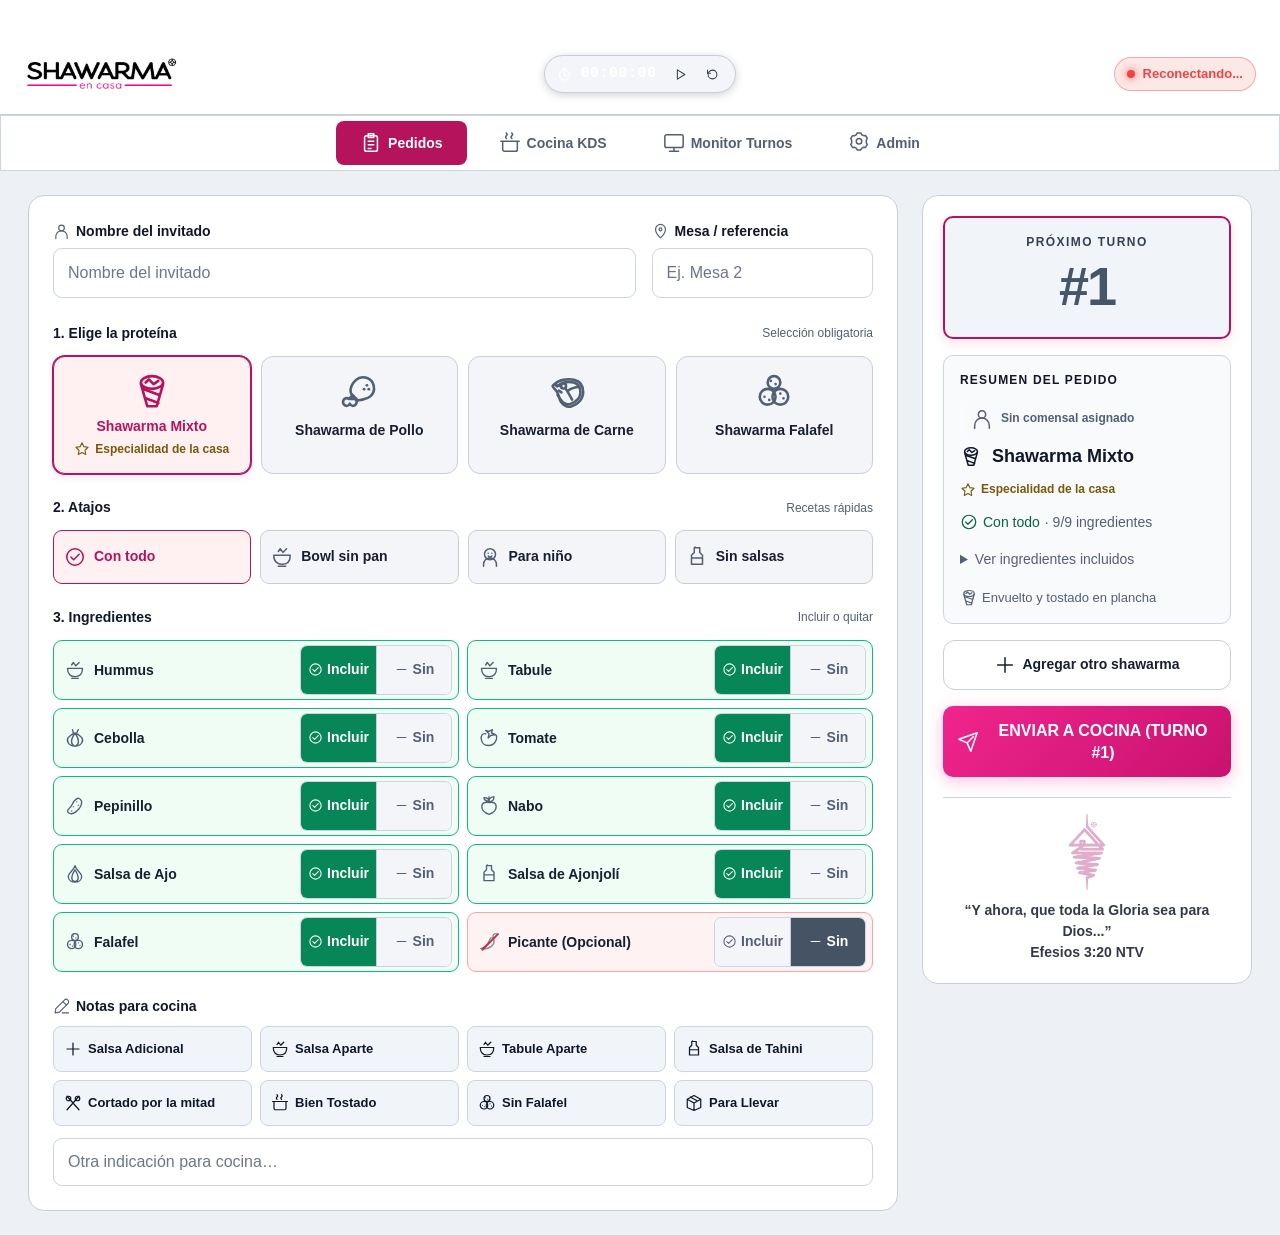
==== commit 2a9a9258: "Add files via upload" ====
--- a/shawarma-catering-app/public/index.html
+++ b/shawarma-catering-app/public/index.html
@@ -2114,10 +2114,10 @@
       }
     }
   </style>
-  <link rel="stylesheet" href="css/premium.css?v=20260904-v4">
-  <link rel="stylesheet" href="css/unified.css?v=20260904-v4">
+  <link rel="stylesheet" href="css/premium.css?v=20260904-v6">
+  <link rel="stylesheet" href="css/unified.css?v=20260904-v6">
 </head>
-<body>
+<body class="premium-ui" data-view="order">
 
   <!-- Top App Navigation Header - BRAND LEFT, TIMER CENTER, BADGE RIGHT -->
   <header class="header-bar">
@@ -2128,6 +2128,7 @@
     <!-- Live Event Stopwatch Timer (Center) -->
     <div class="event-timer-badge" id="event-timer-container">
       <svg class="ui-icon" width="15" height="15" viewBox="0 0 24 24" fill="none" stroke="currentColor" stroke-width="2" stroke-linecap="round" stroke-linejoin="round" style="color: #ffffff;"><circle cx="12" cy="13" r="8"/><path d="M12 9v5l3 2M9 2h6M12 2v3"/></svg>
+      <span class="p-timer-label">Evento</span>
       <span id="event-timer-text">00:00:00</span>
       <div class="timer-btn-group" id="timer-btn-group">
         <button type="button" id="btn-timer-toggle" class="timer-control-btn" onclick="app.toggleEventTimer()" title="Pausar / Reanudar Cronómetro">
@@ -2148,28 +2149,28 @@
 
   <!-- Navigation Tabs (Centered over header on iPad/Mac, Native Bottom Bar on Phone) -->
   <nav class="tabs-nav" role="tablist">
-    <button class="tab-btn active" id="tab-order" onclick="app.switchView('order')">
+    <button class="tab-btn active" id="tab-order" onclick="app.switchView('order')" role="tab" aria-controls="view-order">
       <span class="tab-icon-wrap">
-        <span class="tab-icon">📱</span>
+        <span class="tab-icon"><svg class="ui-icon" width="20" height="20" viewBox="0 0 24 24" fill="none" stroke="currentColor" stroke-width="2" stroke-linecap="round" stroke-linejoin="round"><path d="M16 4h2a2 2 0 0 1 2 2v14a2 2 0 0 1-2 2H6a2 2 0 0 1-2-2V6a2 2 0 0 1 2-2h2"/><rect x="8" y="2" width="8" height="4" rx="1" ry="1"/><path d="M9 14h6"/><path d="M9 18h6"/></svg></span>
       </span>
       <span class="tab-text">Pedidos</span>
     </button>
-    <button class="tab-btn" id="tab-kitchen" onclick="app.switchView('kitchen')">
+    <button class="tab-btn" id="tab-kitchen" onclick="app.switchView('kitchen')" role="tab" aria-controls="view-kitchen">
       <span class="tab-icon-wrap">
-        <span class="tab-icon">👨‍🍳</span>
+        <span class="tab-icon"><svg class="ui-icon" width="20" height="20" viewBox="0 0 24 24" fill="none" stroke="currentColor" stroke-width="2" stroke-linecap="round" stroke-linejoin="round"><path d="M6 19v2"/><path d="M18 19v2"/><path d="M4 11h16v6a2 2 0 0 1-2 2H6a2 2 0 0 1-2-2v-6Z"/><path d="M8 4c0 2-2 2-2 4"/><path d="M12 4c0 2-2 2-2 4"/><path d="M16 4c0 2-2 2-2 4"/></svg></span>
         <span class="badge-count" id="badge-kds-count" style="display:none;">0</span>
       </span>
       <span class="tab-text">Cocina KDS</span>
     </button>
-    <button class="tab-btn" id="tab-display" onclick="app.switchView('display')">
+    <button class="tab-btn" id="tab-display" onclick="app.switchView('display')" role="tab" aria-controls="view-display">
       <span class="tab-icon-wrap">
-        <span class="tab-icon">📺</span>
+        <span class="tab-icon"><svg class="ui-icon" width="20" height="20" viewBox="0 0 24 24" fill="none" stroke="currentColor" stroke-width="2" stroke-linecap="round" stroke-linejoin="round"><rect x="2" y="3" width="20" height="14" rx="2" ry="2"/><line x1="8" y1="21" x2="16" y2="21"/><line x1="12" y1="17" x2="12" y2="21"/></svg></span>
       </span>
       <span class="tab-text">Monitor Turnos</span>
     </button>
-    <button class="tab-btn" id="tab-admin" onclick="app.switchView('admin')">
+    <button class="tab-btn" id="tab-admin" onclick="app.switchView('admin')" role="tab" aria-controls="view-admin">
       <span class="tab-icon-wrap">
-        <span class="tab-icon">⚙️</span>
+        <span class="tab-icon"><svg class="ui-icon" width="20" height="20" viewBox="0 0 24 24" fill="none" stroke="currentColor" stroke-width="2" stroke-linecap="round" stroke-linejoin="round"><path d="M12.22 2h-.44a2 2 0 0 0-2 2v.18a2 2 0 0 1-1 1.73l-.43.25a2 2 0 0 1-2 0l-.15-.08a2 2 0 0 0-2.73.73l-.22.38a2 2 0 0 0 .73 2.73l.15.1a2 2 0 0 1 1 1.72v.51a2 2 0 0 1-1 1.74l-.15.09a2 2 0 0 0-.73 2.73l.22.38a2 2 0 0 0 2.73.73l.15-.08a2 2 0 0 1 2 0l.43.25a2 2 0 0 1 1 1.73V20a2 2 0 0 0 2 2h.44a2 2 0 0 0 2-2v-.18a2 2 0 0 1 1-1.73l.43-.25a2 2 0 0 1 2 0l.15.08a2 2 0 0 0 2.73-.73l.22-.39a2 2 0 0 0-.73-2.73l-.15-.08a2 2 0 0 1-1-1.74v-.5a2 2 0 0 1 1-1.74l.15-.09a2 2 0 0 0 .73-2.73l-.22-.38a2 2 0 0 0-2.73-.73l-.15.08a2 2 0 0 1-2 0l-.43-.25a2 2 0 0 1-1-1.73V4a2 2 0 0 0-2-2z"/><circle cx="12" cy="12" r="3"/></svg></span>
       </span>
       <span class="tab-text">Admin</span>
     </button>
@@ -2295,7 +2296,6 @@
           <div class="turn-badge-card">
             <div class="turn-label-txt" id="turn-label-display">Próximo Turno</div>
             <div class="turn-number-giant" id="next-turn-display">#1</div>
-            <div style="font-size: 11px; color: var(--text-dim); margin-top: 2px;" id="turn-sub-display">Se confirma al recibirlo el servidor</div>
           </div>
 
           <!-- Recipe Preview -->
@@ -2590,9 +2590,16 @@
         </div>
 
         <!-- Presupuesto / Ingreso Cobrado y Logística Inputs -->
+        <!-- Presupuesto / Ingreso Cobrado y Logística Inputs -->
         <div style="display: grid; grid-template-columns: repeat(auto-fit, minmax(220px, 1fr)); gap: 12px; margin-bottom: 16px; background: var(--bg-surface-2); padding: 14px; border-radius: var(--radius-md); border: 1px solid var(--border-color);">
           <div>
             <label style="display: block; font-size: 11px; font-weight: 800; color: #38bdf8; text-transform: uppercase; margin-bottom: 6px;">
+              Cantidad de Shawarmas
+            </label>
+            <input type="number" id="cost-input-shawarmas" min="0" step="1" placeholder="0" style="width: 100%; background: var(--bg-dark); border: 1.5px solid var(--border-color); color: #38bdf8; padding: 10px 12px; border-radius: 8px; font-size: 18px; font-weight: 900;" oninput="app.recalculateCosts()">
+          </div>
+          <div>
+            <label style="display: block; font-size: 11px; font-weight: 800; color: #10b981; text-transform: uppercase; margin-bottom: 6px;">
               💵 Total Cobrado al Cliente ($)
             </label>
             <input type="number" id="cost-input-revenue" placeholder="Ej: 500" style="width: 100%; background: var(--bg-dark); border: 1.5px solid var(--border-color); color: #10b981; padding: 10px 12px; border-radius: 8px; font-size: 18px; font-weight: 900;" oninput="app.recalculateCosts()">
@@ -2723,8 +2730,13 @@
     </div>
 
     <!-- Pager Container -->
-    <div id="guest-buzzer-card" style="background: var(--bg-surface); border: 1px solid var(--border-color); border-top: 3px solid var(--brand-pink); border-radius: 20px; padding: 32px 24px; text-align: center; box-shadow: 0 20px 60px rgba(0,0,0,0.55); backdrop-filter: blur(12px); transition: all 0.35s ease;">
+    <div id="guest-buzzer-card" style="background: var(--bg-surface); border: 1px solid var(--border-color); border-top: 3px solid var(--brand-pink); border-radius: 20px; padding: 32px 24px; text-align: center; box-shadow: 0 20px 60px rgba(0,0,0,0.55); backdrop-filter: blur(12px); transition: all 0.35s ease; position: relative;">
       
+      <!-- Close Button (X) -->
+      <button type="button" id="btn-close-guest-view" onclick="app.exitGuestView()" aria-label="Cerrar vista y volver a pedidos" style="position: absolute; top: 16px; right: 16px; background: var(--bg-surface-2); border: 1.5px solid var(--border-color); color: var(--text-white); width: 38px; height: 38px; border-radius: 50%; cursor: pointer; display: flex; align-items: center; justify-content: center; z-index: 10; transition: all 0.2s ease; box-shadow: 0 2px 10px rgba(0,0,0,0.3);">
+        <svg class="ui-icon" viewBox="0 0 24 24" fill="none" stroke="currentColor" stroke-width="2.5" stroke-linecap="round" stroke-linejoin="round" style="width: 18px; height: 18px;"><line x1="18" y1="6" x2="6" y2="18"></line><line x1="6" y1="6" x2="18" y2="18"></line></svg>
+      </button>
+
       <!-- Order Turn & Name -->
       <div class="p-eyebrow" style="font-size: 12px; letter-spacing: 0.14em; margin-bottom: 4px;">TU TURNO ASIGNADO</div>
       <div id="guest-view-turn" style="font-size: 64px; font-weight: 850; line-height: 1; letter-spacing: -1.5px; color: #ffffff; text-shadow: 0 0 24px rgba(225, 29, 72, 0.45); margin: 8px 0; font-variant-numeric: tabular-nums;">#0</div>
@@ -2751,13 +2763,13 @@
 
         <div style="background: var(--bg-surface-2); border: 1px solid var(--border-color); border-radius: 12px; padding: 12px 16px; font-size: 13px; line-height: 1.45; color: var(--text-dim); display: flex; align-items: center; gap: 10px; margin-bottom: 18px; text-align: left;">
           <svg class="ui-icon" viewBox="0 0 24 24" fill="none" stroke="var(--brand-pink)" stroke-width="2" stroke-linecap="round" stroke-linejoin="round" style="width: 20px; height: 20px; flex-shrink: 0;"><path d="M18 8A6 6 0 0 0 6 8c0 7-3 9-3 9h18s-3-2-3-9"></path><path d="M13.73 21a2 2 0 0 1-3.46 0"></path></svg>
-          <span>Mantén esta pantalla abierta. Recibirás una <strong>alerta por sonido y vibración</strong> en tu teléfono cuando esté listo.</span>
+          <span>Mantén esta pantalla en tu navegador para ver la actualización de tu turno en tiempo real.</span>
         </div>
 
         <div id="guest-perm-box" style="margin-bottom: 12px;">
           <button type="button" id="btn-request-perm" class="u-button" style="width: 100%; justify-content: center; border-color: rgba(16, 185, 129, 0.4); color: var(--yes-green); font-size: 13px; font-weight: 700; min-height: 42px; gap: 8px;" onclick="app.requestNotificationPermission()">
             <svg class="ui-icon" viewBox="0 0 24 24" fill="none" stroke="currentColor" stroke-width="2" stroke-linecap="round" stroke-linejoin="round" style="width: 16px; height: 16px;"><path d="M18 8A6 6 0 0 0 6 8c0 7-3 9-3 9h18s-3-2-3-9"></path><path d="M13.73 21a2 2 0 0 1-3.46 0"></path></svg>
-            <span>Activar avisos en pantalla bloqueada</span>
+            <span>Activar sonido de aviso al estar listo</span>
           </button>
         </div>
 
@@ -2788,6 +2800,14 @@
         </button>
       </div>
 
+      <!-- Exit Button -->
+      <div style="margin-top: 24px; padding-top: 16px; border-top: 1px solid var(--border-color);">
+        <button type="button" class="u-button" onclick="app.exitGuestView()" style="width: 100%; justify-content: center; font-size: 13px; font-weight: 750; min-height: 42px; border-color: var(--border-color); color: var(--text-dim); gap: 6px;">
+          <span>✕</span>
+          <span>Cerrar / Volver al Sistema de Pedidos</span>
+        </button>
+      </div>
+
     </div>
   </main>
 
@@ -2830,7 +2850,7 @@
       <div style="background: var(--bg-surface-2); border: 1px solid var(--border-color); border-radius: 10px; padding: 11px 14px; display: flex; align-items: flex-start; gap: 10px; text-align: left; margin-bottom: 18px;">
         <svg class="ui-icon" viewBox="0 0 24 24" fill="none" stroke="var(--brand-pink)" stroke-width="2" stroke-linecap="round" stroke-linejoin="round" style="width: 18px; height: 18px; flex-shrink: 0; margin-top: 2px;"><rect x="3" y="3" width="7" height="7"></rect><rect x="14" y="3" width="7" height="7"></rect><rect x="14" y="14" width="7" height="7"></rect><rect x="3" y="14" width="7" height="7"></rect></svg>
         <p style="font-size: 12.5px; color: var(--text-dim); line-height: 1.45; margin: 0;">
-          Pídele al comensal que <strong>escanee este código con la cámara de su teléfono</strong> para recibir la vibración y alerta cuando su shawarma esté listo.
+          Pídele al comensal que <strong>escanee este código con la cámara de su teléfono</strong> para seguir su turno en vivo en la pantalla de su celular.
         </p>
       </div>
 
@@ -3495,6 +3515,9 @@
           const nav = document.querySelector('.tabs-nav');
           if (header) header.style.display = '';
           if (nav) nav.style.display = '';
+          if (window.history && window.history.replaceState && window.location.search.includes('view=guest')) {
+            window.history.replaceState(null, '', window.location.pathname);
+          }
         }
 
         if (v === 'kitchen') this.renderKDS();
@@ -3784,8 +3807,10 @@
         } catch(e) {}
       }
 
-      handleCleanEventReset(data) {
+      handleCleanEventReset(data, preserveInputs = false) {
         const newEventId = String(data?.event_info?.id || `evt_${Date.now()}`);
+        sessionStorage.removeItem('shawarma_intentional_reset');
+        localStorage.removeItem('shawarma_reset_in_progress');
         this.activeEventId = newEventId;
         try {
           localStorage.setItem('shawarma_active_event_id', newEventId);
@@ -3806,7 +3831,7 @@
         this.editingOrderId = null;
         this.editingOrderTurn = null;
         this.outboxQueue = [];
-        this.resetForm();
+        this.resetForm(preserveInputs);
         this.updatePreviewAndTurn();
         if (this.currentView === 'kitchen') this.renderKDS();
         if (this.currentView === 'display') this.renderDisplay();
@@ -3823,14 +3848,15 @@
 
         // Si el ID del evento cambió respecto al local, es un evento nuevo / reseteado
         if (serverEventId && activeLocalEventId && serverEventId !== activeLocalEventId) {
-          this.handleCleanEventReset(data);
+          this.handleCleanEventReset(data, false);
           return;
         }
 
-        // Si el evento está fresco (turn_counter 0 y 0 pedidos), no resucitar nada
+        // Si el evento está fresco (turn_counter 0 y 0 pedidos), no resucitar nada de eventos pasados,
+        // pero SI el evento ya es el actual, NO reinicializar ni borrar lo que el operador esté rellenando
         const isFreshEvent = (parseInt(data.event_info?.turn_counter) || 0) === 0 && serverOrders.length === 0;
-        if (isFreshEvent) {
-          this.handleCleanEventReset(data);
+        if (isFreshEvent && (!this.activeEventId || this.activeEventId !== serverEventId)) {
+          this.handleCleanEventReset(data, true);
           return;
         }
 
@@ -3868,18 +3894,20 @@
         this.updateKDSBadge();
       }
 
-      resetForm() {
+      resetForm(preserveInputs = false) {
         this.selectedProtein = 'Mixto';
         this.selectedPreset = 'con-todo';
         this.ingredientPreferences = {};
         INGREDIENTS_CONFIG.forEach(i => { this.ingredientPreferences[i.id] = !!i.isDefault; });
 
-        const nameInp = document.getElementById('guest-name');
-        const tableInp = document.getElementById('guest-table');
-        const notesInp = document.getElementById('order-notes');
-        if (nameInp) nameInp.value = '';
-        if (tableInp) tableInp.value = '';
-        if (notesInp) notesInp.value = '';
+        if (!preserveInputs) {
+          const nameInp = document.getElementById('guest-name');
+          const tableInp = document.getElementById('guest-table');
+          const notesInp = document.getElementById('order-notes');
+          if (nameInp) nameInp.value = '';
+          if (tableInp) tableInp.value = '';
+          if (notesInp) notesInp.value = '';
+        }
 
         this.currentGroupItems = [];
         this.updateGroupTrayUI();
@@ -5155,6 +5183,15 @@
         }
       }
 
+      exitGuestView() {
+        soundEngine.playClick();
+        if (window.history && window.history.replaceState) {
+          window.history.replaceState(null, '', window.location.pathname);
+        }
+        this.guestOrderId = null;
+        this.switchView('order');
+      }
+
       async renderGuestView() {
         const guestView = document.getElementById('view-guest');
         if (!guestView) return;
@@ -5445,6 +5482,7 @@
           if (lockedCard) lockedCard.style.display = 'none';
           if (unlockedCard) unlockedCard.style.display = 'block';
           this.recalculateCosts();
+          this.loadFixedFinances();
         } else {
           if (lockedCard) lockedCard.style.display = 'flex';
           if (unlockedCard) unlockedCard.style.display = 'none';
@@ -5756,9 +5794,14 @@
           }
         });
 
+        const qtyInput = document.getElementById('cost-input-shawarmas');
+        let manualQty = parseInt(qtyInput ? qtyInput.value : 0, 10);
+        if (isNaN(manualQty) || manualQty < 0) manualQty = 0;
+        const isManualMode = manualQty > 0;
+
         let totalShawarmasInBread = 0;
         let totalBowls = 0;
-        let totalPlates = allItems.length;
+        let totalPlates = 0;
         let totalSpicy = 0;
         let countCarne = 0;
         let countPollo = 0;
@@ -5774,53 +5817,72 @@
         let countAjo = 0;
         let countTahini = 0;
 
-        allItems.forEach(o => {
-          if (o.is_bowl || o.preset === 'bowl') {
-            totalBowls++;
-          } else {
-            totalShawarmasInBread++;
-          }
-
-          const rem = o.removed_ingredients || [];
-          const notes = (o.notes || '').toLowerCase();
-          
-          // Ingredientes individuales
-          if (!rem.includes('Tomate') && !rem.includes('tomate')) countTomate++;
-          if (!rem.includes('Cebolla') && !rem.includes('cebolla')) countCebolla++;
-          if (!rem.includes('Pepinillo') && !rem.includes('pepinillo')) countPepinillo++;
-          if (!rem.includes('Tabule') && !rem.includes('tabule')) countTabule++;
-          if (!rem.includes('Nabo') && !rem.includes('nabo')) countNabo++;
-          if (!rem.includes('Hummus') && !rem.includes('hummus')) countHummus++;
-          if (!rem.includes('Salsa de Ajo') && !rem.includes('ajo')) countAjo++;
-          if (!rem.includes('Salsa de Ajonjolí') && !rem.includes('ajonjoli') && !rem.includes('tahini')) countTahini++;
-
-          // Spicy check (1 tacita 2oz extra con tapa si piden picante)
-          const hasSpicy = (!rem.includes('Picante (Opcional)') && !rem.includes('picante') && !rem.includes('Picante') && o.preset !== 'ninos') || notes.includes('picante');
-          if (hasSpicy) totalSpicy++;
-
-          // Protein check & Falafel counts
-          const p = (o.protein || 'Mixto').toLowerCase();
-          const isFalafelProduct = p.includes('falafel') || o.preset === 'falafel';
-
-          if (isFalafelProduct) {
-            countFalafelShawarmas++;
-          } else {
-            const hasFalafelIng = !rem.includes('Falafel') && !rem.includes('falafel');
-            if (hasFalafelIng) countRegularWithFalafel++;
-
-            if (p.includes('mixto')) {
-              countCarne += 1.0;
-              countPollo += 1.0;
-            } else if (p.includes('carne')) {
-              countCarne += 2.0;
-            } else if (p.includes('pollo')) {
-              countPollo += 2.0;
+        if (isManualMode) {
+          totalPlates = manualQty;
+          totalShawarmasInBread = manualQty;
+          countCarne = manualQty;
+          countPollo = manualQty;
+          countRegularWithFalafel = manualQty;
+          countFalafelShawarmas = 0;
+          countTomate = manualQty;
+          countCebolla = manualQty;
+          countPepinillo = manualQty;
+          countTabule = manualQty;
+          countNabo = manualQty;
+          countHummus = manualQty;
+          countAjo = manualQty;
+          countTahini = manualQty;
+          totalSpicy = 0;
+        } else {
+          totalPlates = allItems.length;
+          allItems.forEach(o => {
+            if (o.is_bowl || o.preset === 'bowl') {
+              totalBowls++;
             } else {
-              countCarne += 1.0;
-              countPollo += 1.0;
+              totalShawarmasInBread++;
             }
-          }
-        });
+
+            const rem = o.removed_ingredients || [];
+            const notes = (o.notes || '').toLowerCase();
+            
+            // Ingredientes individuales
+            if (!rem.includes('Tomate') && !rem.includes('tomate')) countTomate++;
+            if (!rem.includes('Cebolla') && !rem.includes('cebolla')) countCebolla++;
+            if (!rem.includes('Pepinillo') && !rem.includes('pepinillo')) countPepinillo++;
+            if (!rem.includes('Tabule') && !rem.includes('tabule')) countTabule++;
+            if (!rem.includes('Nabo') && !rem.includes('nabo')) countNabo++;
+            if (!rem.includes('Hummus') && !rem.includes('hummus')) countHummus++;
+            if (!rem.includes('Salsa de Ajo') && !rem.includes('ajo')) countAjo++;
+            if (!rem.includes('Salsa de Ajonjolí') && !rem.includes('ajonjoli') && !rem.includes('tahini')) countTahini++;
+
+            // Spicy check (1 tacita 2oz extra con tapa si piden picante)
+            const hasSpicy = (!rem.includes('Picante (Opcional)') && !rem.includes('picante') && !rem.includes('Picante') && o.preset !== 'ninos') || notes.includes('picante');
+            if (hasSpicy) totalSpicy++;
+
+            // Protein check & Falafel counts
+            const p = (o.protein || 'Mixto').toLowerCase();
+            const isFalafelProduct = p.includes('falafel') || o.preset === 'falafel';
+
+            if (isFalafelProduct) {
+              countFalafelShawarmas++;
+            } else {
+              const hasFalafelIng = !rem.includes('Falafel') && !rem.includes('falafel');
+              if (hasFalafelIng) countRegularWithFalafel++;
+
+              if (p.includes('mixto')) {
+                countCarne += 1.0;
+                countPollo += 1.0;
+              } else if (p.includes('carne')) {
+                countCarne += 2.0;
+              } else if (p.includes('pollo')) {
+                countPollo += 2.0;
+              } else {
+                countCarne += 1.0;
+                countPollo += 1.0;
+              }
+            }
+          });
+        }
 
         // 1 falafel por shawarma regular + 4 falafeles si es plato de Falafel
         const totalFalafelUnits = (countRegularWithFalafel * 1) + (countFalafelShawarmas * 4);
@@ -6043,7 +6105,25 @@
         if (kpiMargin) kpiMargin.textContent = `${marginPct}%`;
         if (kpiUnit) kpiUnit.textContent = `$${costPerUnit}`;
         if (kpiSinglePlate) kpiSinglePlate.textContent = `$${singlePlateCost.toFixed(2)}`;
-      }
+        if (qtyInput) {
+          try {
+            localStorage.setItem('shawarma_manual_qty_calc', qtyInput.value || '');
+          } catch(e) {}
+        }
+      }
+
+      loadFixedFinances() {
+        const qtyInput = document.getElementById('cost-input-shawarmas');
+        if (qtyInput && !qtyInput.value) {
+          try {
+            const saved = localStorage.getItem('shawarma_manual_qty_calc');
+            if (saved !== null && saved !== undefined) qtyInput.value = saved;
+          } catch(e) {}
+        }
+        this.recalculateCosts();
+      }
+
+      recalculateFixedFinances() {}
 
       toggleCostSettingsModal(show) {
         soundEngine.playClick();
@@ -6816,15 +6896,15 @@
     window.app = new AppState();
     window.addEventListener('DOMContentLoaded', () => window.app.init());
   </script>
-  <script src="js/premium-ui.js?v=20260904-v4"></script>
-  <script src="js/unified-ui.js?v=20260904-v4"></script>
-  <script src="js/supplies-ui.js?v=20260904-v4"></script>
-  <script src="js/safety-ui.js?v=20260904-v4"></script>
-  <script src="js/i18n-ui.js?v=20260904-v4"></script>
-  <link rel="stylesheet" href="css/service.css?v=20260904-v4">
-  <script src="js/service-ui.js?v=20260904-v4"></script>
+  <script src="js/premium-ui.js?v=20260904-v6"></script>
+  <script src="js/unified-ui.js?v=20260904-v6"></script>
+  <script src="js/supplies-ui.js?v=20260904-v6"></script>
+  <script src="js/safety-ui.js?v=20260904-v6"></script>
+  <script src="js/i18n-ui.js?v=20260904-v6"></script>
+  <link rel="stylesheet" href="css/service.css?v=20260904-v6">
+  <script src="js/service-ui.js?v=20260904-v6"></script>
   <script src="vendor/jszip.min.js"></script>
-  <script src="js/report-template.js?v=20260904-v4"></script>
-  <script src="js/reports-ui.js?v=20260904-v4"></script>
+  <script src="js/report-template.js?v=20260904-v6"></script>
+  <script src="js/reports-ui.js?v=20260904-v6"></script>
 </body>
 </html>
--- a/shawarma-catering-app/public/css/premium.css
+++ b/shawarma-catering-app/public/css/premium.css
@@ -164,7 +164,8 @@
   .premium-ui .kds-cards-stream {display:grid;grid-template-columns:repeat(auto-fill,minmax(min(100%,340px),1fr));gap:18px;align-items:start;}
   .premium-ui .p-ticket {min-width:0;background:var(--bg-surface);border:1px solid var(--border-color);border-top:3px solid var(--brand-pink);border-radius:12px;padding:20px;display:flex;flex-direction:column;gap:14px;}
   .premium-ui .p-ticket.status-ready {border-top-color:var(--yes-green);}
-  .premium-ui .p-ticket.status-delivered {border-top-color:var(--text-dim);}
+  .premium-ui .p-ticket.status-delivered {border-top-color:#10b981;border-color:rgba(16,185,129,0.3);}
+  .premium-ui .p-ticket.status-delivered .p-ticket-head h2 {color:#10b981;}
   .premium-ui .p-ticket-head {display:flex;align-items:flex-start;justify-content:space-between;gap:12px;}
   .premium-ui .p-eyebrow {font-size:12px;text-transform:uppercase;letter-spacing:.1em;color:var(--text-dim);}
   .premium-ui .p-ticket-head h2 {font-size:40px;line-height:1.1;font-weight:750;color:var(--brand-pink);letter-spacing:-1px;}
@@ -172,7 +173,7 @@
   .premium-ui .p-status {display:inline-flex;align-items:center;gap:5px;font-size:12px;font-weight:650;background:var(--brand-pink-soft);color:var(--brand-pink);border-radius:5px;padding:4px 7px;}
   .premium-ui .p-status .ui-icon {width:15px;height:15px;}
   .premium-ui .p-status-ready {color:var(--p-success);background:var(--yes-green-bg);}
-  .premium-ui .p-status-delivered {color:var(--text-dim);background:var(--bg-surface-2);}
+  .premium-ui .p-status-delivered {color:#10b981;background:rgba(16,185,129,0.15);border:1px solid rgba(16,185,129,0.35);font-weight:750;}
   .premium-ui .p-age-label {font-size:12px;color:var(--text-dim);margin-top:6px;}
   .premium-ui .p-age {font-size:22px;font-variant-numeric:tabular-nums;font-family:ui-monospace,SFMono-Regular,monospace;font-weight:600;}
   .premium-ui .p-overdue .p-age,.premium-ui .p-overdue .p-age-label {color:var(--p-warn)!important;}
@@ -215,7 +216,7 @@
   .premium-ui .p-kds-tool-btn.p-tool-danger:hover {border-color:rgba(239,68,68,0.5)!important;background:rgba(239,68,68,0.12)!important;}
   .premium-ui .p-kds-tool-btn.p-tool-danger:hover .ui-icon,.premium-ui .p-kds-tool-btn.p-tool-danger:hover span {color:#f87171!important;}
   .premium-ui .p-kds-main-btn {width:100%;min-height:48px;font-size:14px;font-weight:800;text-transform:uppercase;letter-spacing:0.5px;border-radius:8px;}
-  .premium-ui .p-complete {display:flex;gap:8px;align-items:center;justify-content:center;color:var(--text-dim);font-size:14px;min-height:44px;}
+  .premium-ui .p-complete {display:flex;gap:8px;align-items:center;justify-content:center;color:#10b981;background:rgba(16,185,129,0.12);border:1px solid rgba(16,185,129,0.3);border-radius:8px;font-size:14px;min-height:44px;font-weight:750;}
   .premium-ui .p-empty {grid-column:1/-1;text-align:center;padding:64px 16px;border:1px dashed var(--border-color);border-radius:12px;color:var(--text-dim);}
   .premium-ui .p-empty > .ui-icon {width:40px;height:40px;color:var(--brand-pink);margin-bottom:14px;}
   .premium-ui .p-empty h2 {font-size:22px;color:var(--text-white);margin-bottom:6px;}
--- a/shawarma-catering-app/public/css/unified.css
+++ b/shawarma-catering-app/public/css/unified.css
@@ -121,7 +121,7 @@
 .premium-ui .u-safety-notice .u-actions {margin-top:8px;}
 @media(max-width:1099px) {.premium-ui .u-event-metrics {grid-template-columns:repeat(3,minmax(0,1fr));}}
 .premium-ui .u-two-metrics {grid-template-columns:repeat(2,minmax(0,1fr));}
-.premium-ui .u-finance-inputs {display:grid;grid-template-columns:repeat(2,minmax(0,1fr));gap:14px;margin-top:20px;}
+.premium-ui .u-finance-inputs {display:grid;grid-template-columns:repeat(3,minmax(0,1fr));gap:14px;margin-top:20px;}
 .premium-ui .u-card label,.premium-ui .u-dialog label {display:flex;flex-direction:column;gap:7px;font-size:14px;font-weight:550;color:var(--text-dim);}
 .premium-ui .u-card input,.premium-ui .u-dialog input {min-width:0;width:100%;min-height:46px;padding:10px 12px;border:1px solid var(--border-color);border-radius:8px;background:var(--bg-dark);color:var(--text-white);font:inherit;font-size:16px;}
 .premium-ui .u-subheading {font-size:16px;font-weight:650;margin:24px 0 12px;}
